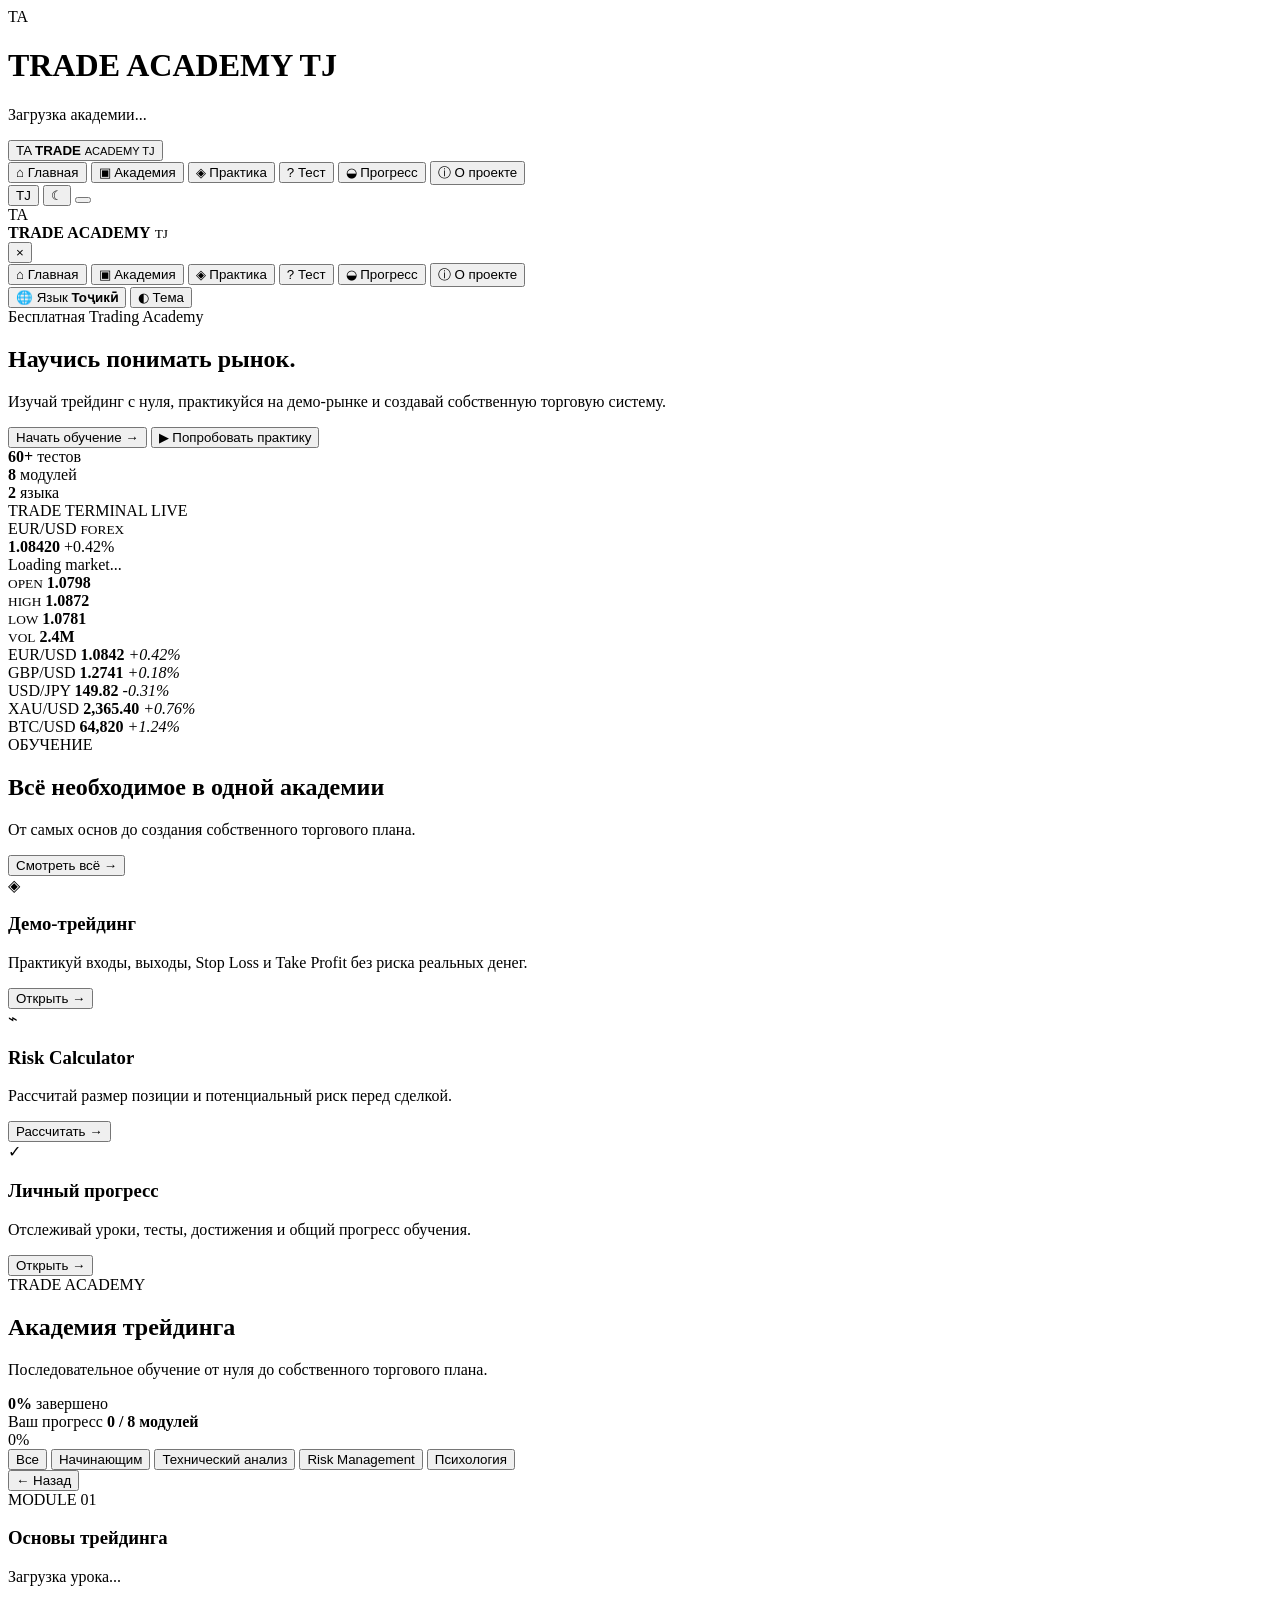
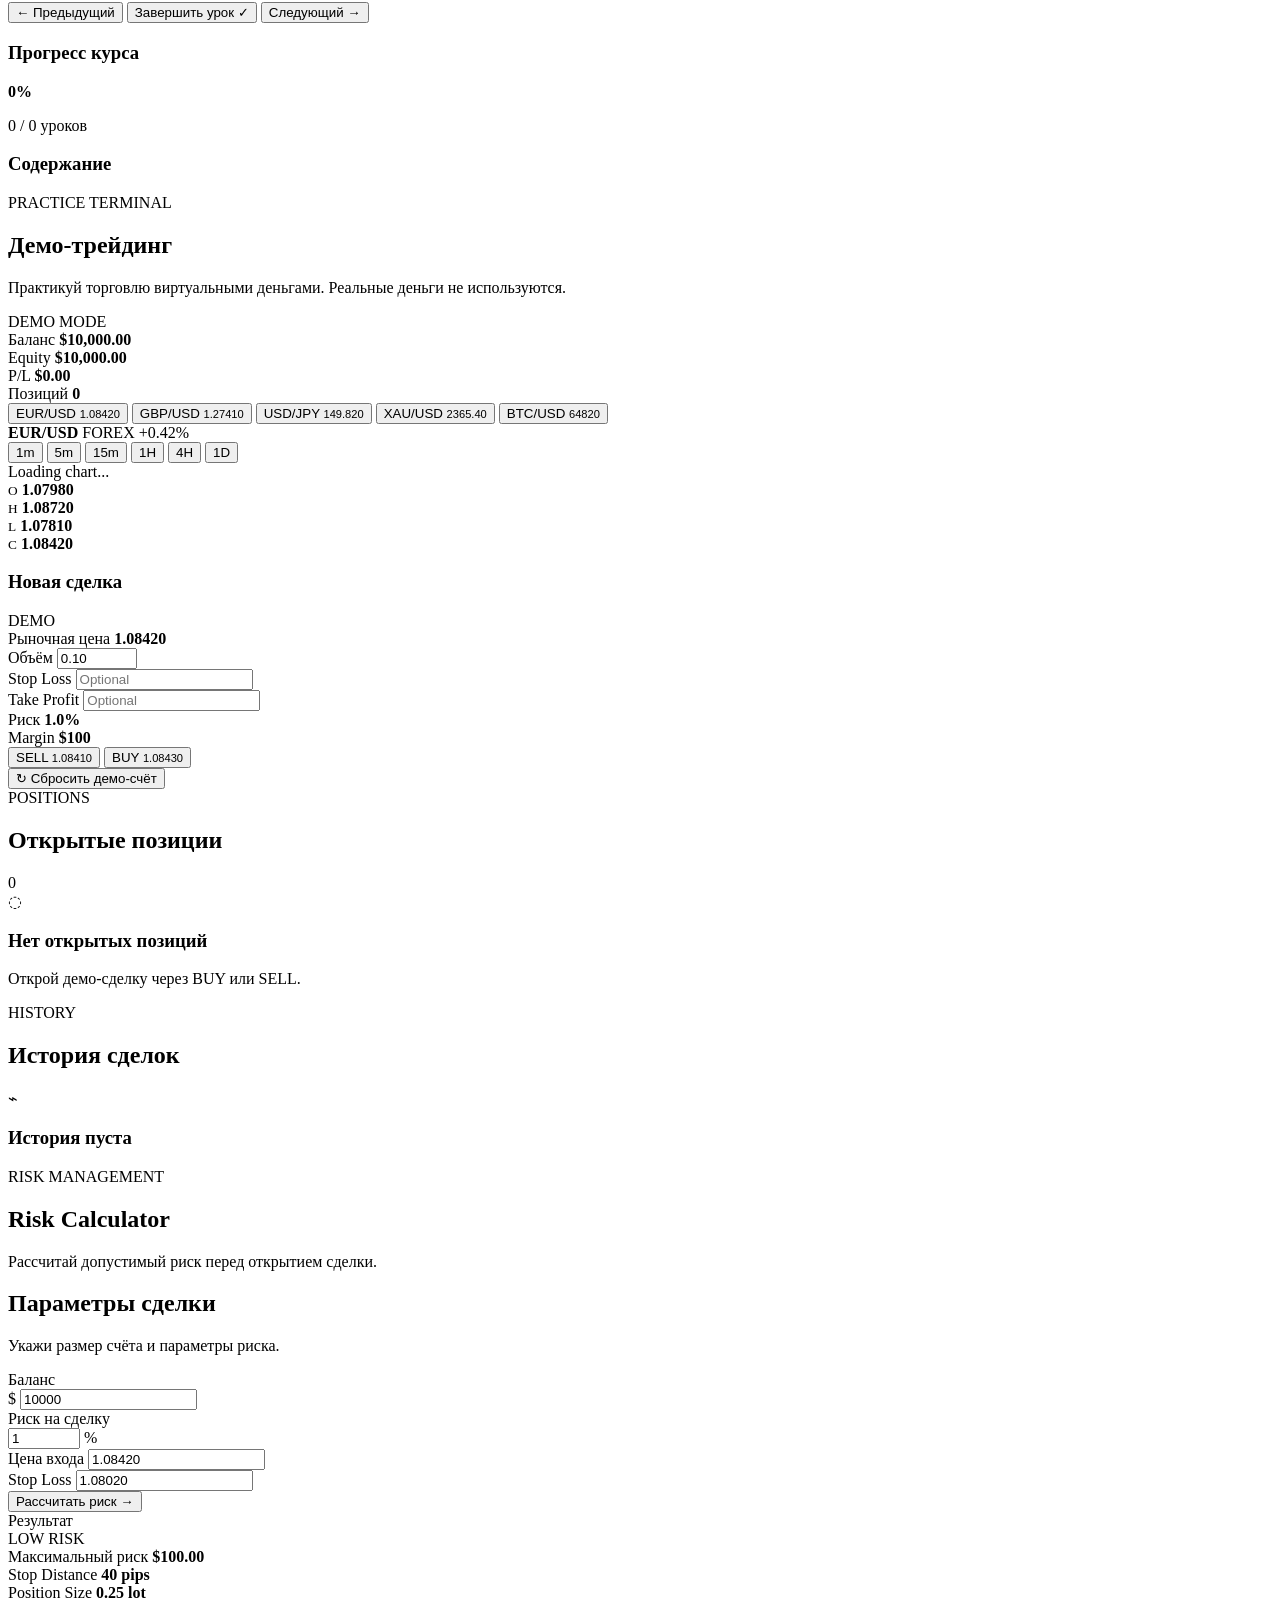
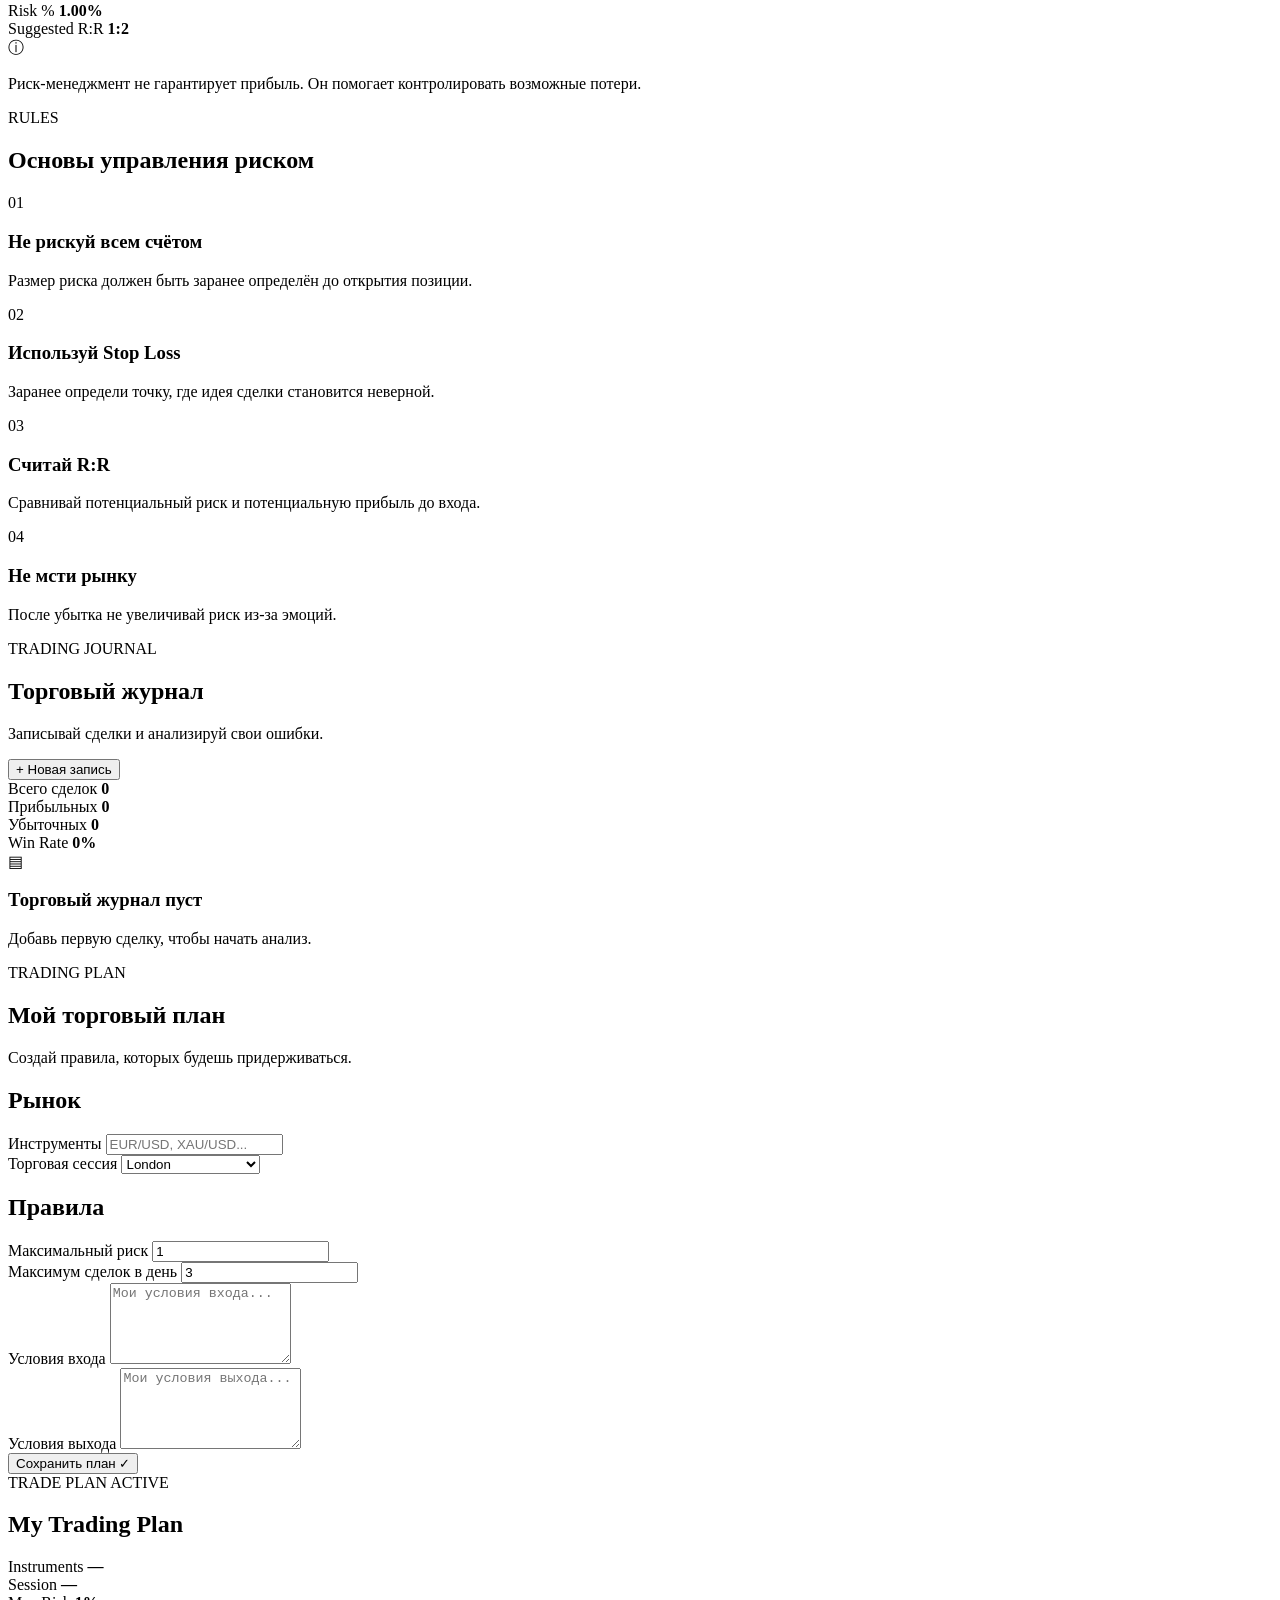
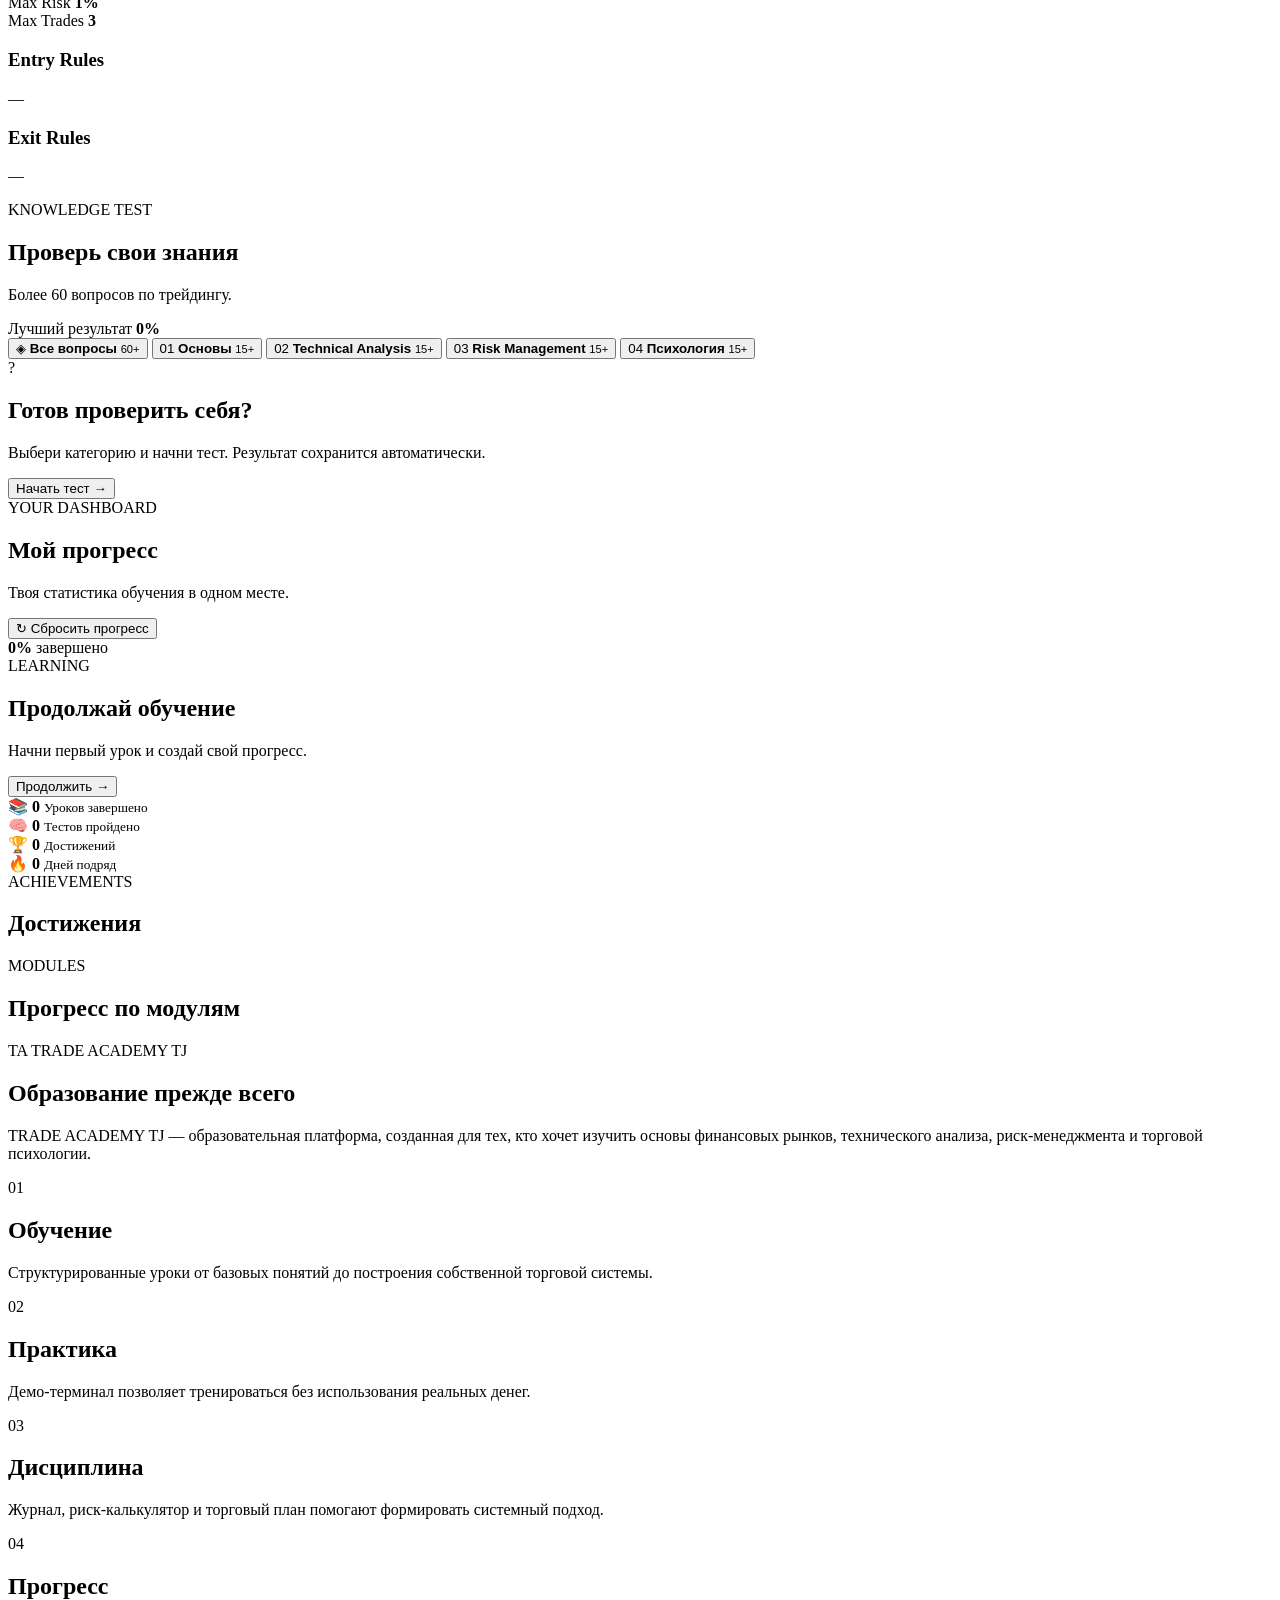
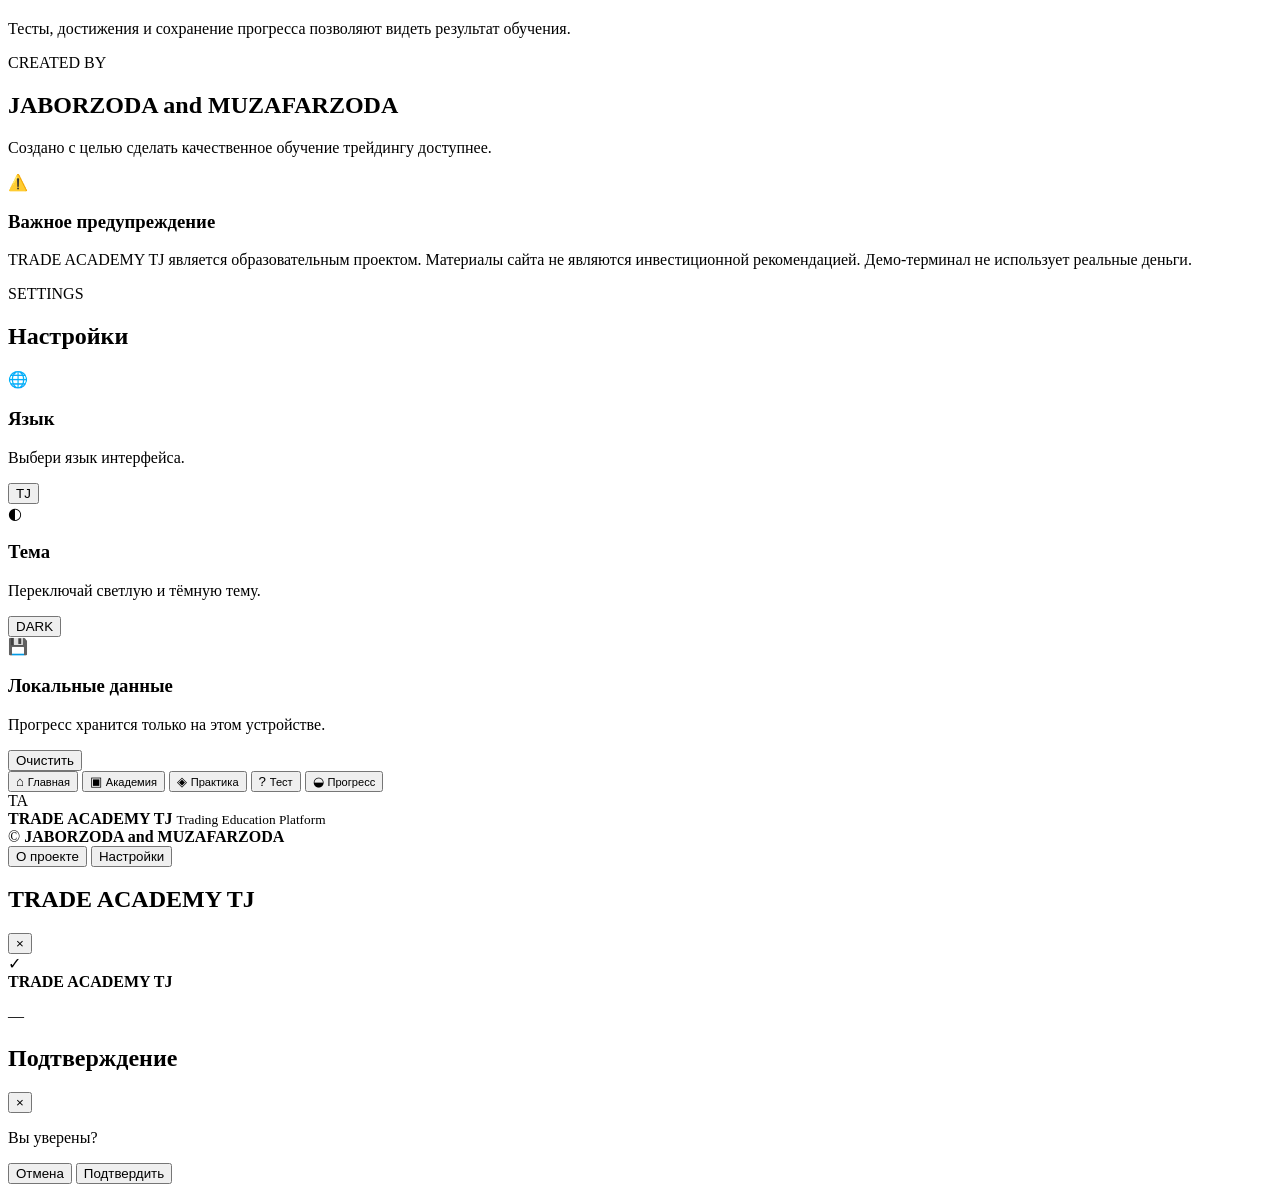
==== index.html @ edb2fa4d "Create index.html" ====
<!DOCTYPE html>
<html lang="tg" data-theme="dark">
<head>
    <meta charset="UTF-8">
    <meta name="viewport" content="width=device-width, initial-scale=1.0, viewport-fit=cover">

    <meta name="theme-color" content="#07111f">
    <meta name="description"
          content="TRADE ACADEMY TJ — современная академия трейдинга на таджикском и русском языках.">
    <meta name="author" content="JABORZODA and MUZAFARZODA">

    <title>TRADE ACADEMY TJ — Trading Education</title>

    <!-- Fonts -->
    <link rel="preconnect" href="https://fonts.googleapis.com">
    <link rel="preconnect" href="https://fonts.gstatic.com" crossorigin>

    <link
        href="https://fonts.googleapis.com/css2?family=Inter:wght@400;500;600;700;800;900&display=swap"
        rel="stylesheet"
    >

    <!-- Main CSS -->
    <link rel="stylesheet" href="style.css">
</head>

<body>

<!-- =========================================================
     APP LOADER
========================================================= -->

<div id="appLoader" class="app-loader">
    <div class="loader-logo">TA</div>

    <div class="loader-content">
        <h1>TRADE ACADEMY TJ</h1>
        <p data-i18n="loader.loading">Загрузка академии...</p>
    </div>

    <div class="loader-progress">
        <span id="loaderProgress"></span>
    </div>
</div>


<!-- =========================================================
     APP
========================================================= -->

<div id="app" class="app">

    <!-- =====================================================
         HEADER
    ====================================================== -->

    <header class="site-header">

        <div class="header-inner">

            <!-- Logo -->

            <button
                class="brand"
                id="brandButton"
                data-route="home"
                aria-label="TRADE ACADEMY TJ"
            >
                <span class="brand-mark">
                    <span>TA</span>
                </span>

                <span class="brand-text">
                    <strong>TRADE</strong>
                    <small>ACADEMY TJ</small>
                </span>
            </button>


            <!-- Desktop Navigation -->

            <nav class="desktop-nav" id="desktopNav">

                <button data-route="home" class="nav-link active">
                    <span class="nav-icon">⌂</span>
                    <span data-i18n="nav.home">Главная</span>
                </button>

                <button data-route="academy" class="nav-link">
                    <span class="nav-icon">▣</span>
                    <span data-i18n="nav.academy">Академия</span>
                </button>

                <button data-route="terminal" class="nav-link">
                    <span class="nav-icon">◈</span>
                    <span data-i18n="nav.terminal">Практика</span>
                </button>

                <button data-route="quiz" class="nav-link">
                    <span class="nav-icon">?</span>
                    <span data-i18n="nav.quiz">Тест</span>
                </button>

                <button data-route="progress" class="nav-link">
                    <span class="nav-icon">◒</span>
                    <span data-i18n="nav.progress">Прогресс</span>
                </button>

                <button data-route="about" class="nav-link">
                    <span class="nav-icon">ⓘ</span>
                    <span data-i18n="nav.about">О проекте</span>
                </button>

            </nav>


            <!-- Header Actions -->

            <div class="header-actions">

                <!-- Language -->

                <button
                    class="header-action language-button"
                    id="languageToggle"
                    aria-label="Change language"
                >
                    <span id="currentLanguage">TJ</span>
                </button>


                <!-- Theme -->

                <button
                    class="header-action theme-button"
                    id="themeToggle"
                    aria-label="Change theme"
                >
                    <span id="themeIcon">☾</span>
                </button>


                <!-- Mobile menu -->

                <button
                    class="header-action menu-button"
                    id="mobileMenuButton"
                    aria-label="Open menu"
                    aria-expanded="false"
                >
                    <span></span>
                    <span></span>
                    <span></span>
                </button>

            </div>

        </div>

    </header>


    <!-- =====================================================
         MOBILE MENU
    ====================================================== -->

    <aside class="mobile-menu" id="mobileMenu">

        <div class="mobile-menu-header">

            <div class="mobile-brand">
                <span class="brand-mark">TA</span>

                <div>
                    <strong>TRADE ACADEMY</strong>
                    <small>TJ</small>
                </div>
            </div>

            <button id="mobileMenuClose" class="close-button">
                ×
            </button>

        </div>


        <nav class="mobile-nav">

            <button data-route="home">
                <span>⌂</span>
                <span data-i18n="nav.home">Главная</span>
            </button>

            <button data-route="academy">
                <span>▣</span>
                <span data-i18n="nav.academy">Академия</span>
            </button>

            <button data-route="terminal">
                <span>◈</span>
                <span data-i18n="nav.terminal">Практика</span>
            </button>

            <button data-route="quiz">
                <span>?</span>
                <span data-i18n="nav.quiz">Тест</span>
            </button>

            <button data-route="progress">
                <span>◒</span>
                <span data-i18n="nav.progress">Прогресс</span>
            </button>

            <button data-route="about">
                <span>ⓘ</span>
                <span data-i18n="nav.about">О проекте</span>
            </button>

        </nav>


        <div class="mobile-menu-footer">

            <button id="mobileLanguageToggle">
                🌐
                <span data-i18n="settings.language">Язык</span>
                <strong id="mobileLanguage">Тоҷикӣ</strong>
            </button>

            <button id="mobileThemeToggle">
                ◐
                <span data-i18n="settings.theme">Тема</span>
            </button>

        </div>

    </aside>


    <!-- =====================================================
         MAIN
    ====================================================== -->

    <main id="mainContent">


        <!-- =================================================
             HOME
        ================================================== -->

        <section
            id="home"
            class="page-section active"
            data-page="home"
        >

            <!-- Hero -->

            <div class="hero-section">

                <div class="hero-background">
                    <div class="hero-grid"></div>
                    <div class="hero-glow hero-glow-one"></div>
                    <div class="hero-glow hero-glow-two"></div>
                </div>


                <div class="container hero-container">

                    <div class="hero-content">

                        <div class="hero-badge">
                            <span class="status-dot"></span>

                            <span data-i18n="hero.badge">
                                Бесплатная Trading Academy
                            </span>
                        </div>


                        <h1 class="hero-title">

                            <span data-i18n="hero.title1">
                                Научись понимать
                            </span>

                            <span class="gradient-text"
                                  data-i18n="hero.title2">
                                рынок.
                            </span>

                        </h1>


                        <p class="hero-description"
                           data-i18n="hero.description">

                            Изучай трейдинг с нуля, практикуйся на
                            демо-рынке и создавай собственную торговую систему.

                        </p>


                        <div class="hero-actions">

                            <button
                                class="primary-button"
                                data-route="academy"
                            >
                                <span data-i18n="hero.start">
                                    Начать обучение
                                </span>

                                <span>→</span>
                            </button>


                            <button
                                class="secondary-button"
                                data-route="terminal"
                            >
                                <span>▶</span>

                                <span data-i18n="hero.practice">
                                    Попробовать практику
                                </span>
                            </button>

                        </div>


                        <div class="hero-trust">

                            <div class="trust-item">
                                <strong>60+</strong>
                                <span data-i18n="hero.tests">
                                    тестов
                                </span>
                            </div>

                            <div class="trust-divider"></div>

                            <div class="trust-item">
                                <strong>8</strong>
                                <span data-i18n="hero.modules">
                                    модулей
                                </span>
                            </div>

                            <div class="trust-divider"></div>

                            <div class="trust-item">
                                <strong>2</strong>
                                <span data-i18n="hero.languages">
                                    языка
                                </span>
                            </div>

                        </div>

                    </div>


                    <!-- Hero Market Card -->

                    <div class="hero-terminal">

                        <div class="terminal-window">

                            <div class="terminal-topbar">

                                <div class="terminal-dots">
                                    <span></span>
                                    <span></span>
                                    <span></span>
                                </div>

                                <span class="terminal-title">
                                    TRADE TERMINAL
                                </span>

                                <span class="terminal-live">
                                    <i></i>
                                    LIVE
                                </span>

                            </div>


                            <div class="mini-market-header">

                                <div>
                                    <span class="mini-symbol">
                                        EUR/USD
                                    </span>

                                    <small>
                                        FOREX
                                    </small>
                                </div>

                                <div class="mini-price">
                                    <strong id="heroPrice">
                                        1.08420
                                    </strong>

                                    <span id="heroChange">
                                        +0.42%
                                    </span>
                                </div>

                            </div>


                            <div
                                class="mini-chart"
                                id="heroChart"
                                aria-label="EUR/USD chart"
                            >

                                <!-- Chart generated by JavaScript -->

                                <div class="chart-placeholder">
                                    <span>Loading market...</span>
                                </div>

                            </div>


                            <div class="mini-market-stats">

                                <div>
                                    <small>OPEN</small>
                                    <strong>1.0798</strong>
                                </div>

                                <div>
                                    <small>HIGH</small>
                                    <strong>1.0872</strong>
                                </div>

                                <div>
                                    <small>LOW</small>
                                    <strong>1.0781</strong>
                                </div>

                                <div>
                                    <small>VOL</small>
                                    <strong>2.4M</strong>
                                </div>

                            </div>

                        </div>

                    </div>

                </div>

            </div>


            <!-- Market Ticker -->

            <div class="market-ticker">

                <div class="ticker-track">

                    <div class="ticker-item">
                        <span>EUR/USD</span>
                        <strong>1.0842</strong>
                        <em class="positive">+0.42%</em>
                    </div>

                    <div class="ticker-item">
                        <span>GBP/USD</span>
                        <strong>1.2741</strong>
                        <em class="positive">+0.18%</em>
                    </div>

                    <div class="ticker-item">
                        <span>USD/JPY</span>
                        <strong>149.82</strong>
                        <em class="negative">-0.31%</em>
                    </div>

                    <div class="ticker-item">
                        <span>XAU/USD</span>
                        <strong>2,365.40</strong>
                        <em class="positive">+0.76%</em>
                    </div>

                    <div class="ticker-item">
                        <span>BTC/USD</span>
                        <strong>64,820</strong>
                        <em class="positive">+1.24%</em>
                    </div>

                </div>

            </div>


            <!-- Academy Introduction -->

            <div class="container section-container">

                <div class="section-heading">

                    <div>
                        <span class="section-kicker"
                              data-i18n="home.kicker">
                            ОБУЧЕНИЕ
                        </span>

                        <h2 data-i18n="home.title">
                            Всё необходимое в одной академии
                        </h2>

                        <p data-i18n="home.description">
                            От самых основ до создания собственного
                            торгового плана.
                        </p>
                    </div>

                    <button
                        class="text-button"
                        data-route="academy"
                    >
                        <span data-i18n="common.viewAll">
                            Смотреть всё
                        </span>

                        →
                    </button>

                </div>


                <!-- Featured Courses -->

                <div
                    class="course-grid"
                    id="featuredCourses"
                >

                    <!-- Generated by JavaScript -->

                </div>

            </div>


            <!-- Feature Cards -->

            <div class="container section-container">

                <div class="feature-grid">

                    <article class="feature-card">

                        <div class="feature-icon">◈</div>

                        <h3 data-i18n="features.practice.title">
                            Демо-трейдинг
                        </h3>

                        <p data-i18n="features.practice.text">
                            Практикуй входы, выходы, Stop Loss и
                            Take Profit без риска реальных денег.
                        </p>

                        <button
                            class="feature-link"
                            data-route="terminal"
                        >
                            <span data-i18n="common.open">
                                Открыть
                            </span>
                            →
                        </button>

                    </article>


                    <article class="feature-card">

                        <div class="feature-icon">⌁</div>

                        <h3 data-i18n="features.risk.title">
                            Risk Calculator
                        </h3>

                        <p data-i18n="features.risk.text">
                            Рассчитай размер позиции и потенциальный
                            риск перед сделкой.
                        </p>

                        <button
                            class="feature-link"
                            data-route="risk"
                        >
                            <span data-i18n="common.calculate">
                                Рассчитать
                            </span>
                            →
                        </button>

                    </article>


                    <article class="feature-card">

                        <div class="feature-icon">✓</div>

                        <h3 data-i18n="features.progress.title">
                            Личный прогресс
                        </h3>

                        <p data-i18n="features.progress.text">
                            Отслеживай уроки, тесты, достижения и
                            общий прогресс обучения.
                        </p>

                        <button
                            class="feature-link"
                            data-route="progress"
                        >
                            <span data-i18n="common.open">
                                Открыть
                            </span>
                            →
                        </button>

                    </article>

                </div>

            </div>

        </section>


        <!-- =================================================
             ACADEMY
        ================================================== -->

        <section
            id="academy"
            class="page-section"
            data-page="academy"
        >

            <div class="container page-container">

                <div class="page-header">

                    <div>

                        <span class="section-kicker"
                              data-i18n="academy.kicker">
                            TRADE ACADEMY
                        </span>

                        <h1 data-i18n="academy.title">
                            Академия трейдинга
                        </h1>

                        <p data-i18n="academy.description">
                            Последовательное обучение от нуля
                            до собственного торгового плана.
                        </p>

                    </div>

                    <div class="page-header-stat">
                        <strong id="academyProgressPercent">
                            0%
                        </strong>

                        <span data-i18n="academy.completed">
                            завершено
                        </span>
                    </div>

                </div>


                <!-- Progress -->

                <div class="academy-progress-card">

                    <div class="progress-card-top">

                        <div>
                            <span data-i18n="academy.yourProgress">
                                Ваш прогресс
                            </span>

                            <strong id="academyProgressText">
                                0 / 8 модулей
                            </strong>
                        </div>

                        <span id="academyProgressValue">
                            0%
                        </span>

                    </div>

                    <div class="progress-bar">
                        <span id="academyProgressBar"></span>
                    </div>

                </div>


                <!-- Course Filters -->

                <div class="course-filters">

                    <button
                        class="filter-button active"
                        data-course-filter="all"
                        data-i18n="filters.all"
                    >
                        Все
                    </button>

                    <button
                        class="filter-button"
                        data-course-filter="beginner"
                        data-i18n="filters.beginner"
                    >
                        Начинающим
                    </button>

                    <button
                        class="filter-button"
                        data-course-filter="technical"
                        data-i18n="filters.technical"
                    >
                        Технический анализ
                    </button>

                    <button
                        class="filter-button"
                        data-course-filter="risk"
                        data-i18n="filters.risk"
                    >
                        Risk Management
                    </button>

                    <button
                        class="filter-button"
                        data-course-filter="psychology"
                        data-i18n="filters.psychology"
                    >
                        Психология
                    </button>

                </div>


                <!-- Course Grid -->

                <div
                    class="course-grid academy-course-grid"
                    id="academyCourses"
                >

                    <!-- Generated by JS -->

                </div>

            </div>

        </section>


        <!-- =================================================
             LESSON VIEW
        ================================================== -->

        <section
            id="lessonView"
            class="page-section"
            data-page="lesson"
        >

            <div class="container lesson-container">

                <button
                    class="back-button"
                    data-route="academy"
                >
                    ←
                    <span data-i18n="common.back">
                        Назад
                    </span>
                </button>


                <div class="lesson-layout">

                    <!-- Lesson Main -->

                    <article class="lesson-main">

                        <div class="lesson-header">

                            <span
                                id="lessonModule"
                                class="lesson-module"
                            >
                                MODULE 01
                            </span>

                            <h1 id="lessonTitle">
                                Основы трейдинга
                            </h1>

                            <p id="lessonDescription">
                                Загрузка урока...
                            </p>

                        </div>


                        <div
                            id="lessonContent"
                            class="lesson-content"
                        >

                            <!-- Generated by JS -->

                        </div>


                        <!-- Lesson Quiz -->

                        <div
                            id="lessonQuiz"
                            class="lesson-quiz"
                        >

                            <!-- Generated by JS -->

                        </div>


                        <!-- Lesson Actions -->

                        <div class="lesson-actions">

                            <button
                                class="secondary-button"
                                id="previousLesson"
                            >
                                ←
                                <span data-i18n="lesson.previous">
                                    Предыдущий
                                </span>
                            </button>

                            <button
                                class="primary-button"
                                id="completeLesson"
                            >
                                <span data-i18n="lesson.complete">
                                    Завершить урок
                                </span>
                                ✓
                            </button>

                            <button
                                class="secondary-button"
                                id="nextLesson"
                            >
                                <span data-i18n="lesson.next">
                                    Следующий
                                </span>
                                →
                            </button>

                        </div>

                    </article>


                    <!-- Lesson Sidebar -->

                    <aside class="lesson-sidebar">

                        <div class="sidebar-card">

                            <h3 data-i18n="lesson.courseProgress">
                                Прогресс курса
                            </h3>

                            <div class="circular-progress"
                                 id="lessonCircularProgress">

                                <strong>0%</strong>

                            </div>

                            <p id="lessonProgressLabel">
                                0 / 0 уроков
                            </p>

                        </div>


                        <div class="sidebar-card">

                            <h3 data-i18n="lesson.contents">
                                Содержание
                            </h3>

                            <div
                                id="lessonSidebarList"
                                class="lesson-sidebar-list"
                            >
                                <!-- JS -->
                            </div>

                        </div>

                    </aside>

                </div>

            </div>

        </section>


        <!-- =================================================
             TERMINAL / PRACTICE
        ================================================== -->

        <section
            id="terminal"
            class="page-section"
            data-page="terminal"
        >

            <div class="container page-container">

                <div class="page-header terminal-page-header">

                    <div>

                        <span class="section-kicker">
                            PRACTICE TERMINAL
                        </span>

                        <h1 data-i18n="terminal.title">
                            Демо-трейдинг
                        </h1>

                        <p data-i18n="terminal.description">
                            Практикуй торговлю виртуальными деньгами.
                            Реальные деньги не используются.
                        </p>

                    </div>


                    <div class="demo-badge">
                        <span></span>
                        DEMO MODE
                    </div>

                </div>


                <!-- Trading Account -->

                <div class="account-stats">

                    <div class="account-stat">

                        <span data-i18n="terminal.balance">
                            Баланс
                        </span>

                        <strong id="demoBalance">
                            $10,000.00
                        </strong>

                    </div>

                    <div class="account-stat">

                        <span data-i18n="terminal.equity">
                            Equity
                        </span>

                        <strong id="demoEquity">
                            $10,000.00
                        </strong>

                    </div>

                    <div class="account-stat">

                        <span data-i18n="terminal.pnl">
                            P/L
                        </span>

                        <strong id="demoPnL">
                            $0.00
                        </strong>

                    </div>

                    <div class="account-stat">

                        <span data-i18n="terminal.positions">
                            Позиций
                        </span>

                        <strong id="positionCount">
                            0
                        </strong>

                    </div>

                </div>


                <!-- Terminal -->

                <div class="trading-terminal">

                    <!-- Instruments -->

                    <div class="terminal-instruments">

                        <div class="instrument-list"
                             id="instrumentList">

                            <button
                                class="instrument active"
                                data-symbol="EURUSD"
                            >
                                <span>EUR/USD</span>
                                <small>1.08420</small>
                            </button>

                            <button
                                class="instrument"
                                data-symbol="GBPUSD"
                            >
                                <span>GBP/USD</span>
                                <small>1.27410</small>
                            </button>

                            <button
                                class="instrument"
                                data-symbol="USDJPY"
                            >
                                <span>USD/JPY</span>
                                <small>149.820</small>
                            </button>

                            <button
                                class="instrument"
                                data-symbol="XAUUSD"
                            >
                                <span>XAU/USD</span>
                                <small>2365.40</small>
                            </button>

                            <button
                                class="instrument"
                                data-symbol="BTCUSD"
                            >
                                <span>BTC/USD</span>
                                <small>64820</small>
                            </button>

                        </div>

                    </div>


                    <!-- Chart Area -->

                    <div class="trading-chart-area">

                        <div class="chart-toolbar">

                            <div class="selected-market">

                                <strong id="selectedSymbol">
                                    EUR/USD
                                </strong>

                                <span id="selectedMarketType">
                                    FOREX
                                </span>

                                <span
                                    id="selectedMarketChange"
                                    class="positive"
                                >
                                    +0.42%
                                </span>

                            </div>


                            <div class="timeframes">

                                <button
                                    class="timeframe active"
                                    data-timeframe="1m"
                                >
                                    1m
                                </button>

                                <button
                                    class="timeframe"
                                    data-timeframe="5m"
                                >
                                    5m
                                </button>

                                <button
                                    class="timeframe"
                                    data-timeframe="15m"
                                >
                                    15m
                                </button>

                                <button
                                    class="timeframe"
                                    data-timeframe="1h"
                                >
                                    1H
                                </button>

                                <button
                                    class="timeframe"
                                    data-timeframe="4h"
                                >
                                    4H
                                </button>

                                <button
                                    class="timeframe"
                                    data-timeframe="1d"
                                >
                                    1D
                                </button>

                            </div>

                        </div>


                        <div
                            id="tradingChart"
                            class="trading-chart"
                        >

                            <!-- Realistic JS chart -->

                            <div class="chart-placeholder">
                                <span>
                                    Loading chart...
                                </span>
                            </div>

                        </div>


                        <div class="chart-footer">

                            <div>
                                <small>O</small>
                                <strong id="chartOpen">1.07980</strong>
                            </div>

                            <div>
                                <small>H</small>
                                <strong id="chartHigh">1.08720</strong>
                            </div>

                            <div>
                                <small>L</small>
                                <strong id="chartLow">1.07810</strong>
                            </div>

                            <div>
                                <small>C</small>
                                <strong id="chartClose">1.08420</strong>
                            </div>

                        </div>

                    </div>


                    <!-- Order Panel -->

                    <aside class="order-panel">

                        <div class="order-panel-header">

                            <h3 data-i18n="terminal.order">
                                Новая сделка
                            </h3>

                            <span class="demo-label">
                                DEMO
                            </span>

                        </div>


                        <div class="order-price">

                            <span data-i18n="terminal.marketPrice">
                                Рыночная цена
                            </span>

                            <strong id="orderPrice">
                                1.08420
                            </strong>

                        </div>


                        <div class="form-group">

                            <label for="orderVolume"
                                   data-i18n="terminal.volume">
                                Объём
                            </label>

                            <input
                                id="orderVolume"
                                type="number"
                                min="0.01"
                                max="100"
                                step="0.01"
                                value="0.10"
                            >

                        </div>


                        <div class="form-row">

                            <div class="form-group">

                                <label for="orderStopLoss">
                                    Stop Loss
                                </label>

                                <input
                                    id="orderStopLoss"
                                    type="number"
                                    step="0.00001"
                                    placeholder="Optional"
                                >

                            </div>


                            <div class="form-group">

                                <label for="orderTakeProfit">
                                    Take Profit
                                </label>

                                <input
                                    id="orderTakeProfit"
                                    type="number"
                                    step="0.00001"
                                    placeholder="Optional"
                                >

                            </div>

                        </div>


                        <div class="order-risk-info">

                            <div>
                                <span data-i18n="terminal.risk">
                                    Риск
                                </span>

                                <strong id="orderRisk">
                                    1.0%
                                </strong>
                            </div>

                            <div>
                                <span data-i18n="terminal.margin">
                                    Margin
                                </span>

                                <strong id="orderMargin">
                                    $100
                                </strong>
                            </div>

                        </div>


                        <div class="order-buttons">

                            <button
                                class="sell-button"
                                id="sellButton"
                            >
                                <span>SELL</span>
                                <small id="sellPrice">
                                    1.08410
                                </small>
                            </button>

                            <button
                                class="buy-button"
                                id="buyButton"
                            >
                                <span>BUY</span>
                                <small id="buyPrice">
                                    1.08430
                                </small>
                            </button>

                        </div>


                        <button
                            class="reset-demo-button"
                            id="resetDemoAccount"
                        >
                            ↻
                            <span data-i18n="terminal.reset">
                                Сбросить демо-счёт
                            </span>
                        </button>

                    </aside>

                </div>


                <!-- Positions -->

                <div class="terminal-section-card">

                    <div class="card-heading">

                        <div>
                            <span class="section-kicker">
                                POSITIONS
                            </span>

                            <h2 data-i18n="terminal.openPositions">
                                Открытые позиции
                            </h2>
                        </div>

                        <span id="openPositionsCount">
                            0
                        </span>

                    </div>


                    <div
                        id="positionsTable"
                        class="data-table-wrapper"
                    >

                        <div class="empty-state">

                            <div>◌</div>

                            <h3 data-i18n="terminal.noPositions">
                                Нет открытых позиций
                            </h3>

                            <p data-i18n="terminal.noPositionsText">
                                Открой демо-сделку через BUY или SELL.
                            </p>

                        </div>

                    </div>

                </div>


                <!-- Trade History -->

                <div class="terminal-section-card">

                    <div class="card-heading">

                        <div>
                            <span class="section-kicker">
                                HISTORY
                            </span>

                            <h2 data-i18n="terminal.history">
                                История сделок
                            </h2>
                        </div>

                    </div>

                    <div
                        id="tradeHistory"
                        class="data-table-wrapper"
                    >

                        <div class="empty-state">

                            <div>⌁</div>

                            <h3 data-i18n="terminal.noHistory">
                                История пуста
                            </h3>

                        </div>

                    </div>

                </div>

            </div>

        </section>


        <!-- =================================================
             RISK CALCULATOR
        ================================================== -->

        <section
            id="risk"
            class="page-section"
            data-page="risk"
        >

            <div class="container page-container">

                <div class="page-header">

                    <div>

                        <span class="section-kicker">
                            RISK MANAGEMENT
                        </span>

                        <h1 data-i18n="risk.title">
                            Risk Calculator
                        </h1>

                        <p data-i18n="risk.description">
                            Рассчитай допустимый риск перед открытием сделки.
                        </p>

                    </div>

                </div>


                <div class="risk-layout">

                    <div class="calculator-card">

                        <div class="calculator-heading">

                            <h2 data-i18n="risk.parameters">
                                Параметры сделки
                            </h2>

                            <p data-i18n="risk.parametersText">
                                Укажи размер счёта и параметры риска.
                            </p>

                        </div>


                        <div class="form-grid">

                            <div class="form-group">

                                <label for="riskBalance"
                                       data-i18n="risk.balance">
                                    Баланс
                                </label>

                                <div class="input-with-prefix">
                                    <span>$</span>

                                    <input
                                        id="riskBalance"
                                        type="number"
                                        value="10000"
                                        min="0"
                                    >
                                </div>

                            </div>


                            <div class="form-group">

                                <label for="riskPercent"
                                       data-i18n="risk.riskPercent">
                                    Риск на сделку
                                </label>

                                <div class="input-with-suffix">
                                    <input
                                        id="riskPercent"
                                        type="number"
                                        value="1"
                                        min="0"
                                        max="100"
                                        step="0.1"
                                    >

                                    <span>%</span>
                                </div>

                            </div>


                            <div class="form-group">

                                <label for="riskEntry"
                                       data-i18n="risk.entry">
                                    Цена входа
                                </label>

                                <input
                                    id="riskEntry"
                                    type="number"
                                    value="1.08420"
                                    step="0.00001"
                                >

                            </div>


                            <div class="form-group">

                                <label for="riskStop"
                                       data-i18n="risk.stop">
                                    Stop Loss
                                </label>

                                <input
                                    id="riskStop"
                                    type="number"
                                    value="1.08020"
                                    step="0.00001"
                                >

                            </div>

                        </div>


                        <button
                            class="primary-button full-width"
                            id="calculateRisk"
                        >
                            <span data-i18n="risk.calculate">
                                Рассчитать риск
                            </span>

                            →
                        </button>

                    </div>


                    <div class="risk-result-card">

                        <div class="risk-result-top">

                            <span data-i18n="risk.result">
                                Результат
                            </span>

                            <div
                                id="riskLevel"
                                class="risk-level safe"
                            >
                                LOW RISK
                            </div>

                        </div>


                        <div class="risk-main-value">

                            <span data-i18n="risk.moneyAtRisk">
                                Максимальный риск
                            </span>

                            <strong id="riskMoney">
                                $100.00
                            </strong>

                        </div>


                        <div class="risk-result-grid">

                            <div>
                                <span data-i18n="risk.distance">
                                    Stop Distance
                                </span>

                                <strong id="riskDistance">
                                    40 pips
                                </strong>
                            </div>

                            <div>
                                <span data-i18n="risk.position">
                                    Position Size
                                </span>

                                <strong id="riskPosition">
                                    0.25 lot
                                </strong>
                            </div>

                            <div>
                                <span data-i18n="risk.ratio">
                                    Risk %
                                </span>

                                <strong id="riskResultPercent">
                                    1.00%
                                </strong>
                            </div>

                            <div>
                                <span data-i18n="risk.reward">
                                    Suggested R:R
                                </span>

                                <strong>
                                    1:2
                                </strong>
                            </div>

                        </div>


                        <div class="risk-warning">

                            <span>ⓘ</span>

                            <p data-i18n="risk.warning">
                                Риск-менеджмент не гарантирует прибыль.
                                Он помогает контролировать возможные потери.
                            </p>

                        </div>

                    </div>

                </div>


                <!-- Risk Rules -->

                <div class="risk-rules">

                    <div class="section-heading">

                        <div>

                            <span class="section-kicker">
                                RULES
                            </span>

                            <h2 data-i18n="risk.rulesTitle">
                                Основы управления риском
                            </h2>

                        </div>

                    </div>


                    <div class="rule-grid">

                        <article class="rule-card">
                            <span>01</span>

                            <h3 data-i18n="risk.rule1.title">
                                Не рискуй всем счётом
                            </h3>

                            <p data-i18n="risk.rule1.text">
                                Размер риска должен быть заранее определён
                                до открытия позиции.
                            </p>
                        </article>


                        <article class="rule-card">
                            <span>02</span>

                            <h3 data-i18n="risk.rule2.title">
                                Используй Stop Loss
                            </h3>

                            <p data-i18n="risk.rule2.text">
                                Заранее определи точку, где идея сделки
                                становится неверной.
                            </p>
                        </article>


                        <article class="rule-card">
                            <span>03</span>

                            <h3 data-i18n="risk.rule3.title">
                                Считай R:R
                            </h3>

                            <p data-i18n="risk.rule3.text">
                                Сравнивай потенциальный риск и потенциальную
                                прибыль до входа.
                            </p>
                        </article>


                        <article class="rule-card">
                            <span>04</span>

                            <h3 data-i18n="risk.rule4.title">
                                Не мсти рынку
                            </h3>

                            <p data-i18n="risk.rule4.text">
                                После убытка не увеличивай риск из-за эмоций.
                            </p>
                        </article>

                    </div>

                </div>

            </div>

        </section>


        <!-- =================================================
             JOURNAL
        ================================================== -->

        <section
            id="journal"
            class="page-section"
            data-page="journal"
        >

            <div class="container page-container">

                <div class="page-header">

                    <div>

                        <span class="section-kicker">
                            TRADING JOURNAL
                        </span>

                        <h1 data-i18n="journal.title">
                            Торговый журнал
                        </h1>

                        <p data-i18n="journal.description">
                            Записывай сделки и анализируй свои ошибки.
                        </p>

                    </div>

                    <button
                        class="primary-button"
                        id="newJournalEntry"
                    >
                        +
                        <span data-i18n="journal.new">
                            Новая запись
                        </span>
                    </button>

                </div>


                <!-- Journal Stats -->

                <div class="journal-stats">

                    <div class="journal-stat">
                        <span data-i18n="journal.total">
                            Всего сделок
                        </span>
                        <strong id="journalTotal">0</strong>
                    </div>

                    <div class="journal-stat">
                        <span data-i18n="journal.wins">
                            Прибыльных
                        </span>
                        <strong id="journalWins">0</strong>
                    </div>

                    <div class="journal-stat">
                        <span data-i18n="journal.losses">
                            Убыточных
                        </span>
                        <strong id="journalLosses">0</strong>
                    </div>

                    <div class="journal-stat">
                        <span data-i18n="journal.winrate">
                            Win Rate
                        </span>
                        <strong id="journalWinRate">0%</strong>
                    </div>

                </div>


                <!-- Journal Form -->

                <div
                    class="journal-form-card"
                    id="journalFormCard"
                    hidden
                >

                    <div class="card-heading">

                        <div>

                            <span class="section-kicker">
                                NEW ENTRY
                            </span>

                            <h2 data-i18n="journal.addTrade">
                                Добавить сделку
                            </h2>

                        </div>

                        <button
                            id="closeJournalForm"
                            class="close-button"
                        >
                            ×
                        </button>

                    </div>


                    <form id="journalForm">

                        <div class="form-grid">

                            <div class="form-group">

                                <label for="journalSymbol">
                                    Symbol
                                </label>

                                <select id="journalSymbol">
                                    <option>EUR/USD</option>
                                    <option>GBP/USD</option>
                                    <option>USD/JPY</option>
                                    <option>XAU/USD</option>
                                    <option>BTC/USD</option>
                                </select>

                            </div>


                            <div class="form-group">

                                <label for="journalDirection"
                                       data-i18n="journal.direction">
                                    Направление
                                </label>

                                <select id="journalDirection">
                                    <option value="BUY">BUY</option>
                                    <option value="SELL">SELL</option>
                                </select>

                            </div>


                            <div class="form-group">

                                <label for="journalEntry">
                                    Entry
                                </label>

                                <input
                                    id="journalEntry"
                                    type="number"
                                    step="any"
                                    required
                                >

                            </div>


                            <div class="form-group">

                                <label for="journalExit">
                                    Exit
                                </label>

                                <input
                                    id="journalExit"
                                    type="number"
                                    step="any"
                                    required
                                >

                            </div>


                            <div class="form-group">

                                <label for="journalResult"
                                       data-i18n="journal.result">
                                    Результат $
                                </label>

                                <input
                                    id="journalResult"
                                    type="number"
                                    step="any"
                                    required
                                >

                            </div>


                            <div class="form-group">

                                <label for="journalEmotion"
                                       data-i18n="journal.emotion">
                                    Эмоция
                                </label>

                                <select id="journalEmotion">

                                    <option value="calm"
                                            data-i18n="emotions.calm">
                                        Спокойствие
                                    </option>

                                    <option value="fear"
                                            data-i18n="emotions.fear">
                                        Страх
                                    </option>

                                    <option value="greed"
                                            data-i18n="emotions.greed">
                                        Жадность
                                    </option>

                                    <option value="revenge"
                                            data-i18n="emotions.revenge">
                                        Реванш
                                    </option>

                                    <option value="fomo">
                                        FOMO
                                    </option>

                                </select>

                            </div>

                        </div>


                        <div class="form-group">

                            <label for="journalNotes"
                                   data-i18n="journal.notes">
                                Заметки
                            </label>

                            <textarea
                                id="journalNotes"
                                rows="5"
                                placeholder="Что произошло?"
                            ></textarea>

                        </div>


                        <button
                            class="primary-button"
                            type="submit"
                        >
                            <span data-i18n="journal.save">
                                Сохранить сделку
                            </span>

                            ✓
                        </button>

                    </form>

                </div>


                <!-- Journal Entries -->

                <div
                    id="journalEntries"
                    class="journal-entries"
                >

                    <div class="empty-state">

                        <div>▤</div>

                        <h3 data-i18n="journal.empty">
                            Торговый журнал пуст
                        </h3>

                        <p data-i18n="journal.emptyText">
                            Добавь первую сделку, чтобы начать анализ.
                        </p>

                    </div>

                </div>

            </div>

        </section>


        <!-- =================================================
             TRADING PLAN
        ================================================== -->

        <section
            id="plan"
            class="page-section"
            data-page="plan"
        >

            <div class="container page-container">

                <div class="page-header">

                    <div>

                        <span class="section-kicker">
                            TRADING PLAN
                        </span>

                        <h1 data-i18n="plan.title">
                            Мой торговый план
                        </h1>

                        <p data-i18n="plan.description">
                            Создай правила, которых будешь придерживаться.
                        </p>

                    </div>

                </div>


                <div class="plan-layout">

                    <form
                        id="tradingPlanForm"
                        class="plan-form"
                    >

                        <div class="plan-section">

                            <h2 data-i18n="plan.market">
                                Рынок
                            </h2>

                            <div class="form-grid">

                                <div class="form-group">

                                    <label data-i18n="plan.instruments">
                                        Инструменты
                                    </label>

                                    <input
                                        id="planInstruments"
                                        type="text"
                                        placeholder="EUR/USD, XAU/USD..."
                                    >

                                </div>


                                <div class="form-group">

                                    <label data-i18n="plan.session">
                                        Торговая сессия
                                    </label>

                                    <select id="planSession">

                                        <option>
                                            London
                                        </option>

                                        <option>
                                            New York
                                        </option>

                                        <option>
                                            Asia
                                        </option>

                                        <option>
                                            London + New York
                                        </option>

                                    </select>

                                </div>

                            </div>

                        </div>


                        <div class="plan-section">

                            <h2 data-i18n="plan.rules">
                                Правила
                            </h2>

                            <div class="form-grid">

                                <div class="form-group">

                                    <label data-i18n="plan.maxRisk">
                                        Максимальный риск
                                    </label>

                                    <input
                                        id="planMaxRisk"
                                        type="number"
                                        value="1"
                                        min="0"
                                        step="0.1"
                                    >

                                </div>


                                <div class="form-group">

                                    <label data-i18n="plan.maxTrades">
                                        Максимум сделок в день
                                    </label>

                                    <input
                                        id="planMaxTrades"
                                        type="number"
                                        value="3"
                                        min="1"
                                    >

                                </div>

                            </div>


                            <div class="form-group">

                                <label data-i18n="plan.entryRules">
                                    Условия входа
                                </label>

                                <textarea
                                    id="planEntryRules"
                                    rows="5"
                                    placeholder="Мои условия входа..."
                                ></textarea>

                            </div>


                            <div class="form-group">

                                <label data-i18n="plan.exitRules">
                                    Условия выхода
                                </label>

                                <textarea
                                    id="planExitRules"
                                    rows="5"
                                    placeholder="Мои условия выхода..."
                                ></textarea>

                            </div>

                        </div>


                        <button
                            class="primary-button"
                            type="submit"
                        >
                            <span data-i18n="plan.save">
                                Сохранить план
                            </span>

                            ✓
                        </button>

                    </form>


                    <!-- Plan Preview -->

                    <aside class="plan-preview">

                        <div class="plan-preview-header">

                            <span>TRADE PLAN</span>

                            <span class="plan-status">
                                ACTIVE
                            </span>

                        </div>


                        <div class="plan-preview-body">

                            <h2 id="planPreviewTitle">
                                My Trading Plan
                            </h2>

                            <div class="plan-preview-item">

                                <span>
                                    Instruments
                                </span>

                                <strong id="previewInstruments">
                                    —
                                </strong>

                            </div>


                            <div class="plan-preview-item">

                                <span>
                                    Session
                                </span>

                                <strong id="previewSession">
                                    —
                                </strong>

                            </div>


                            <div class="plan-preview-item">

                                <span>
                                    Max Risk
                                </span>

                                <strong id="previewRisk">
                                    1%
                                </strong>

                            </div>


                            <div class="plan-preview-item">

                                <span>
                                    Max Trades
                                </span>

                                <strong id="previewTrades">
                                    3
                                </strong>

                            </div>


                            <div class="plan-preview-rules">

                                <h3>
                                    Entry Rules
                                </h3>

                                <p id="previewEntryRules">
                                    —
                                </p>

                            </div>


                            <div class="plan-preview-rules">

                                <h3>
                                    Exit Rules
                                </h3>

                                <p id="previewExitRules">
                                    —
                                </p>

                            </div>

                        </div>

                    </aside>

                </div>

            </div>

        </section>


        <!-- =================================================
             QUIZ
        ================================================== -->

        <section
            id="quiz"
            class="page-section"
            data-page="quiz"
        >

            <div class="container page-container">

                <div class="page-header">

                    <div>

                        <span class="section-kicker">
                            KNOWLEDGE TEST
                        </span>

                        <h1 data-i18n="quiz.title">
                            Проверь свои знания
                        </h1>

                        <p data-i18n="quiz.description">
                            Более 60 вопросов по трейдингу.
                        </p>

                    </div>


                    <div class="quiz-score-box">

                        <span data-i18n="quiz.best">
                            Лучший результат
                        </span>

                        <strong id="bestQuizScore">
                            0%
                        </strong>

                    </div>

                </div>


                <!-- Quiz Categories -->

                <div
                    id="quizCategories"
                    class="quiz-category-grid"
                >

                    <button
                        class="quiz-category active"
                        data-quiz-category="all"
                    >
                        <span>◈</span>

                        <strong data-i18n="quiz.all">
                            Все вопросы
                        </strong>

                        <small>
                            60+
                        </small>
                    </button>


                    <button
                        class="quiz-category"
                        data-quiz-category="beginner"
                    >
                        <span>01</span>

                        <strong data-i18n="quiz.beginner">
                            Основы
                        </strong>

                        <small>
                            15+
                        </small>
                    </button>


                    <button
                        class="quiz-category"
                        data-quiz-category="technical"
                    >
                        <span>02</span>

                        <strong data-i18n="quiz.technical">
                            Technical Analysis
                        </strong>

                        <small>
                            15+
                        </small>
                    </button>


                    <button
                        class="quiz-category"
                        data-quiz-category="risk"
                    >
                        <span>03</span>

                        <strong data-i18n="quiz.risk">
                            Risk Management
                        </strong>

                        <small>
                            15+
                        </small>
                    </button>


                    <button
                        class="quiz-category"
                        data-quiz-category="psychology"
                    >
                        <span>04</span>

                        <strong data-i18n="quiz.psychology">
                            Психология
                        </strong>

                        <small>
                            15+
                        </small>
                    </button>

                </div>


                <!-- Quiz Start -->

                <div
                    id="quizStart"
                    class="quiz-start-card"
                >

                    <div class="quiz-start-icon">
                        ?
                    </div>

                    <h2 data-i18n="quiz.startTitle">
                        Готов проверить себя?
                    </h2>

                    <p data-i18n="quiz.startText">
                        Выбери категорию и начни тест.
                        Результат сохранится автоматически.
                    </p>

                    <button
                        class="primary-button"
                        id="startQuiz"
                    >
                        <span data-i18n="quiz.start">
                            Начать тест
                        </span>

                        →
                    </button>

                </div>


                <!-- Quiz Engine -->

                <div
                    id="quizEngine"
                    class="quiz-engine"
                    hidden
                >

                    <div class="quiz-progress">

                        <div class="quiz-progress-info">

                            <span id="quizQuestionNumber">
                                Вопрос 1 / 60
                            </span>

                            <strong id="quizPercent">
                                0%
                            </strong>

                        </div>

                        <div class="progress-bar">
                            <span id="quizProgressBar"></span>
                        </div>

                    </div>


                    <div class="quiz-question-card">

                        <div class="question-category"
                             id="questionCategory">
                            BASICS
                        </div>

                        <h2 id="quizQuestion">
                            Загрузка вопроса...
                        </h2>


                        <div
                            id="quizAnswers"
                            class="quiz-answers"
                        >

                            <!-- JS -->

                        </div>


                        <div
                            id="quizExplanation"
                            class="quiz-explanation"
                            hidden
                        >
                            <!-- JS -->
                        </div>


                        <div class="quiz-actions">

                            <button
                                class="secondary-button"
                                id="quitQuiz"
                            >
                                <span data-i18n="quiz.quit">
                                    Завершить
                                </span>
                            </button>

                            <button
                                class="primary-button"
                                id="nextQuestion"
                                disabled
                            >
                                <span data-i18n="quiz.next">
                                    Следующий
                                </span>
                                →
                            </button>

                        </div>

                    </div>

                </div>


                <!-- Quiz Result -->

                <div
                    id="quizResult"
                    class="quiz-result-card"
                    hidden
                >

                    <div class="result-icon">
                        ✓
                    </div>

                    <span data-i18n="quiz.completed">
                        Тест завершён
                    </span>

                    <strong id="quizFinalScore">
                        0%
                    </strong>

                    <p id="quizFinalMessage">
                        —
                    </p>

                    <div class="result-stats">

                        <div>
                            <strong id="quizCorrect">
                                0
                            </strong>

                            <span data-i18n="quiz.correct">
                                Правильных
                            </span>
                        </div>

                        <div>
                            <strong id="quizWrong">
                                0
                            </strong>

                            <span data-i18n="quiz.wrong">
                                Ошибок
                            </span>
                        </div>

                    </div>

                    <div class="result-actions">

                        <button
                            class="secondary-button"
                            id="retryQuiz"
                        >
                            ↻
                            <span data-i18n="quiz.retry">
                                Повторить
                            </span>
                        </button>

                        <button
                            class="primary-button"
                            data-route="academy"
                        >
                            <span data-i18n="quiz.learnMore">
                                Продолжить обучение
                            </span>

                            →
                        </button>

                    </div>

                </div>

            </div>

        </section>


        <!-- =================================================
             PROGRESS
        ================================================== -->

        <section
            id="progress"
            class="page-section"
            data-page="progress"
        >

            <div class="container page-container">

                <div class="page-header">

                    <div>

                        <span class="section-kicker">
                            YOUR DASHBOARD
                        </span>

                        <h1 data-i18n="progress.title">
                            Мой прогресс
                        </h1>

                        <p data-i18n="progress.description">
                            Твоя статистика обучения в одном месте.
                        </p>

                    </div>

                    <button
                        class="secondary-button"
                        id="resetProgress"
                    >
                        ↻
                        <span data-i18n="progress.reset">
                            Сбросить прогресс
                        </span>
                    </button>

                </div>


                <!-- Main Progress -->

                <div class="progress-dashboard">

                    <div class="progress-main-card">

                        <div class="progress-circle-large"
                             id="mainProgressCircle">

                            <strong id="mainProgressPercent">
                                0%
                            </strong>

                            <span data-i18n="progress.complete">
                                завершено
                            </span>

                        </div>


                        <div class="progress-main-info">

                            <span class="section-kicker">
                                LEARNING
                            </span>

                            <h2 data-i18n="progress.keepGoing">
                                Продолжай обучение
                            </h2>

                            <p id="progressMotivation">
                                Начни первый урок и создай свой прогресс.
                            </p>

                            <button
                                class="primary-button"
                                data-route="academy"
                            >
                                <span data-i18n="progress.continue">
                                    Продолжить
                                </span>
                                →
                            </button>

                        </div>

                    </div>


                    <div class="progress-stat-grid">

                        <div class="dashboard-stat">

                            <span>📚</span>

                            <strong id="statLessons">
                                0
                            </strong>

                            <small data-i18n="progress.lessons">
                                Уроков завершено
                            </small>

                        </div>


                        <div class="dashboard-stat">

                            <span>🧠</span>

                            <strong id="statTests">
                                0
                            </strong>

                            <small data-i18n="progress.tests">
                                Тестов пройдено
                            </small>

                        </div>


                        <div class="dashboard-stat">

                            <span>🏆</span>

                            <strong id="statAchievements">
                                0
                            </strong>

                            <small data-i18n="progress.achievements">
                                Достижений
                            </small>

                        </div>


                        <div class="dashboard-stat">

                            <span>🔥</span>

                            <strong id="statStreak">
                                0
                            </strong>

                            <small data-i18n="progress.streak">
                                Дней подряд
                            </small>

                        </div>

                    </div>

                </div>


                <!-- Achievements -->

                <div class="dashboard-section">

                    <div class="section-heading">

                        <div>

                            <span class="section-kicker">
                                ACHIEVEMENTS
                            </span>

                            <h2 data-i18n="progress.achievementsTitle">
                                Достижения
                            </h2>

                        </div>

                    </div>


                    <div
                        id="achievementsGrid"
                        class="achievements-grid"
                    >

                        <!-- JS -->

                    </div>

                </div>


                <!-- Module Progress -->

                <div class="dashboard-section">

                    <div class="section-heading">

                        <div>

                            <span class="section-kicker">
                                MODULES
                            </span>

                            <h2 data-i18n="progress.modulesTitle">
                                Прогресс по модулям
                            </h2>

                        </div>

                    </div>


                    <div
                        id="moduleProgressList"
                        class="module-progress-list"
                    >

                        <!-- JS -->

                    </div>

                </div>

            </div>

        </section>


        <!-- =================================================
             ABOUT
        ================================================== -->

        <section
            id="about"
            class="page-section"
            data-page="about"
        >

            <div class="container page-container">

                <div class="about-hero">

                    <span class="about-logo">
                        TA
                    </span>

                    <span class="section-kicker">
                        TRADE ACADEMY TJ
                    </span>

                    <h1 data-i18n="about.title">
                        Образование прежде всего
                    </h1>

                    <p data-i18n="about.description">
                        TRADE ACADEMY TJ — образовательная платформа,
                        созданная для тех, кто хочет изучить основы
                        финансовых рынков, технического анализа,
                        риск-менеджмента и торговой психологии.
                    </p>

                </div>


                <div class="about-grid">

                    <article class="about-card">

                        <span>01</span>

                        <h2 data-i18n="about.education.title">
                            Обучение
                        </h2>

                        <p data-i18n="about.education.text">
                            Структурированные уроки от базовых понятий
                            до построения собственной торговой системы.
                        </p>

                    </article>


                    <article class="about-card">

                        <span>02</span>

                        <h2 data-i18n="about.practice.title">
                            Практика
                        </h2>

                        <p data-i18n="about.practice.text">
                            Демо-терминал позволяет тренироваться
                            без использования реальных денег.
                        </p>

                    </article>


                    <article class="about-card">

                        <span>03</span>

                        <h2 data-i18n="about.discipline.title">
                            Дисциплина
                        </h2>

                        <p data-i18n="about.discipline.text">
                            Журнал, риск-калькулятор и торговый план
                            помогают формировать системный подход.
                        </p>

                    </article>


                    <article class="about-card">

                        <span>04</span>

                        <h2 data-i18n="about.progress.title">
                            Прогресс
                        </h2>

                        <p data-i18n="about.progress.text">
                            Тесты, достижения и сохранение прогресса
                            позволяют видеть результат обучения.
                        </p>

                    </article>

                </div>


                <!-- Authors -->

                <div class="authors-card">

                    <span class="section-kicker">
                        CREATED BY
                    </span>

                    <h2>
                        JABORZODA
                        <span>and</span>
                        MUZAFARZODA
                    </h2>

                    <p data-i18n="about.authors">
                        Создано с целью сделать качественное
                        обучение трейдингу доступнее.
                    </p>

                </div>


                <!-- Disclaimer -->

                <div class="disclaimer-card">

                    <span>⚠️</span>

                    <div>

                        <h3 data-i18n="about.disclaimerTitle">
                            Важное предупреждение
                        </h3>

                        <p data-i18n="about.disclaimer">
                            TRADE ACADEMY TJ является образовательным
                            проектом. Материалы сайта не являются
                            инвестиционной рекомендацией. Демо-терминал
                            не использует реальные деньги.
                        </p>

                    </div>

                </div>

            </div>

        </section>


        <!-- =================================================
             SETTINGS
        ================================================== -->

        <section
            id="settings"
            class="page-section"
            data-page="settings"
        >

            <div class="container page-container">

                <div class="page-header">

                    <div>

                        <span class="section-kicker">
                            SETTINGS
                        </span>

                        <h1 data-i18n="settings.title">
                            Настройки
                        </h1>

                    </div>

                </div>


                <div class="settings-grid">

                    <div class="settings-card">

                        <div class="settings-icon">
                            🌐
                        </div>

                        <div>

                            <h3 data-i18n="settings.language">
                                Язык
                            </h3>

                            <p data-i18n="settings.languageText">
                                Выбери язык интерфейса.
                            </p>

                        </div>

                        <button
                            class="settings-control"
                            id="settingsLanguage"
                        >
                            TJ
                        </button>

                    </div>


                    <div class="settings-card">

                        <div class="settings-icon">
                            ◐
                        </div>

                        <div>

                            <h3 data-i18n="settings.theme">
                                Тема
                            </h3>

                            <p data-i18n="settings.themeText">
                                Переключай светлую и тёмную тему.
                            </p>

                        </div>

                        <button
                            class="settings-control"
                            id="settingsTheme"
                        >
                            DARK
                        </button>

                    </div>


                    <div class="settings-card">

                        <div class="settings-icon">
                            💾
                        </div>

                        <div>

                            <h3 data-i18n="settings.storage">
                                Локальные данные
                            </h3>

                            <p data-i18n="settings.storageText">
                                Прогресс хранится только на этом устройстве.
                            </p>

                        </div>

                        <button
                            class="settings-control danger"
                            id="clearLocalData"
                        >
                            <span data-i18n="settings.clear">
                                Очистить
                            </span>
                        </button>

                    </div>

                </div>

            </div>

        </section>

    </main>


    <!-- =====================================================
         MOBILE BOTTOM NAVIGATION
    ====================================================== -->

    <nav class="mobile-bottom-nav">

        <button
            class="bottom-nav-item active"
            data-route="home"
        >
            <span>⌂</span>
            <small data-i18n="nav.home">
                Главная
            </small>
        </button>


        <button
            class="bottom-nav-item"
            data-route="academy"
        >
            <span>▣</span>
            <small data-i18n="nav.academy">
                Академия
            </small>
        </button>


        <button
            class="bottom-nav-item center"
            data-route="terminal"
        >
            <span>◈</span>
            <small data-i18n="nav.terminal">
                Практика
            </small>
        </button>


        <button
            class="bottom-nav-item"
            data-route="quiz"
        >
            <span>?</span>
            <small data-i18n="nav.quiz">
                Тест
            </small>
        </button>


        <button
            class="bottom-nav-item"
            data-route="progress"
        >
            <span>◒</span>
            <small data-i18n="nav.progress">
                Прогресс
            </small>
        </button>

    </nav>


    <!-- =====================================================
         FOOTER
    ====================================================== -->

    <footer class="site-footer">

        <div class="container footer-inner">

            <div class="footer-brand">

                <span class="brand-mark">
                    TA
                </span>

                <div>

                    <strong>
                        TRADE ACADEMY TJ
                    </strong>

                    <small>
                        Trading Education Platform
                    </small>

                </div>

            </div>


            <div class="footer-author">

                <span>
                    © <span id="currentYear"></span>
                </span>

                <strong>
                    JABORZODA and MUZAFARZODA
                </strong>

            </div>


            <div class="footer-links">

                <button data-route="about"
                        data-i18n="footer.about">
                    О проекте
                </button>

                <button data-route="settings"
                        data-i18n="footer.settings">
                    Настройки
                </button>

            </div>

        </div>

    </footer>

</div>


<!-- =========================================================
     MODAL
========================================================= -->

<div
    id="appModal"
    class="modal"
    aria-hidden="true"
>

    <div class="modal-overlay"
         id="modalOverlay"></div>

    <div
        class="modal-window"
        role="dialog"
        aria-modal="true"
    >

        <div class="modal-header">

            <h2 id="modalTitle">
                TRADE ACADEMY TJ
            </h2>

            <button
                class="close-button"
                id="modalClose"
            >
                ×
            </button>

        </div>

        <div
            id="modalContent"
            class="modal-content"
        >
            <!-- Dynamic -->
        </div>

        <div
            id="modalActions"
            class="modal-actions"
        >
            <!-- Dynamic -->
        </div>

    </div>

</div>


<!-- =========================================================
     TOAST
========================================================= -->

<div
    id="toast"
    class="toast"
    role="status"
    aria-live="polite"
>

    <span id="toastIcon">✓</span>

    <div>

        <strong id="toastTitle">
            TRADE ACADEMY TJ
        </strong>

        <p id="toastMessage">
            —
        </p>

    </div>

</div>


<!-- =========================================================
     CONFIRMATION MODAL
========================================================= -->

<div
    id="confirmModal"
    class="modal"
    aria-hidden="true"
>

    <div class="modal-overlay"
         data-close-confirm></div>

    <div class="modal-window small-modal">

        <div class="modal-header">

            <h2 id="confirmTitle">
                Подтверждение
            </h2>

            <button
                class="close-button"
                data-close-confirm
            >
                ×
            </button>

        </div>


        <div class="modal-content">

            <p id="confirmMessage">
                Вы уверены?
            </p>

        </div>


        <div class="modal-actions">

            <button
                class="secondary-button"
                id="confirmCancel"
            >
                Отмена
            </button>

            <button
                class="danger-button"
                id="confirmAccept"
            >
                Подтвердить
            </button>

        </div>

    </div>

</div>


<!-- =========================================================
     JAVASCRIPT
========================================================= -->

<script src="script.js" defer></script>

</body>
</html>
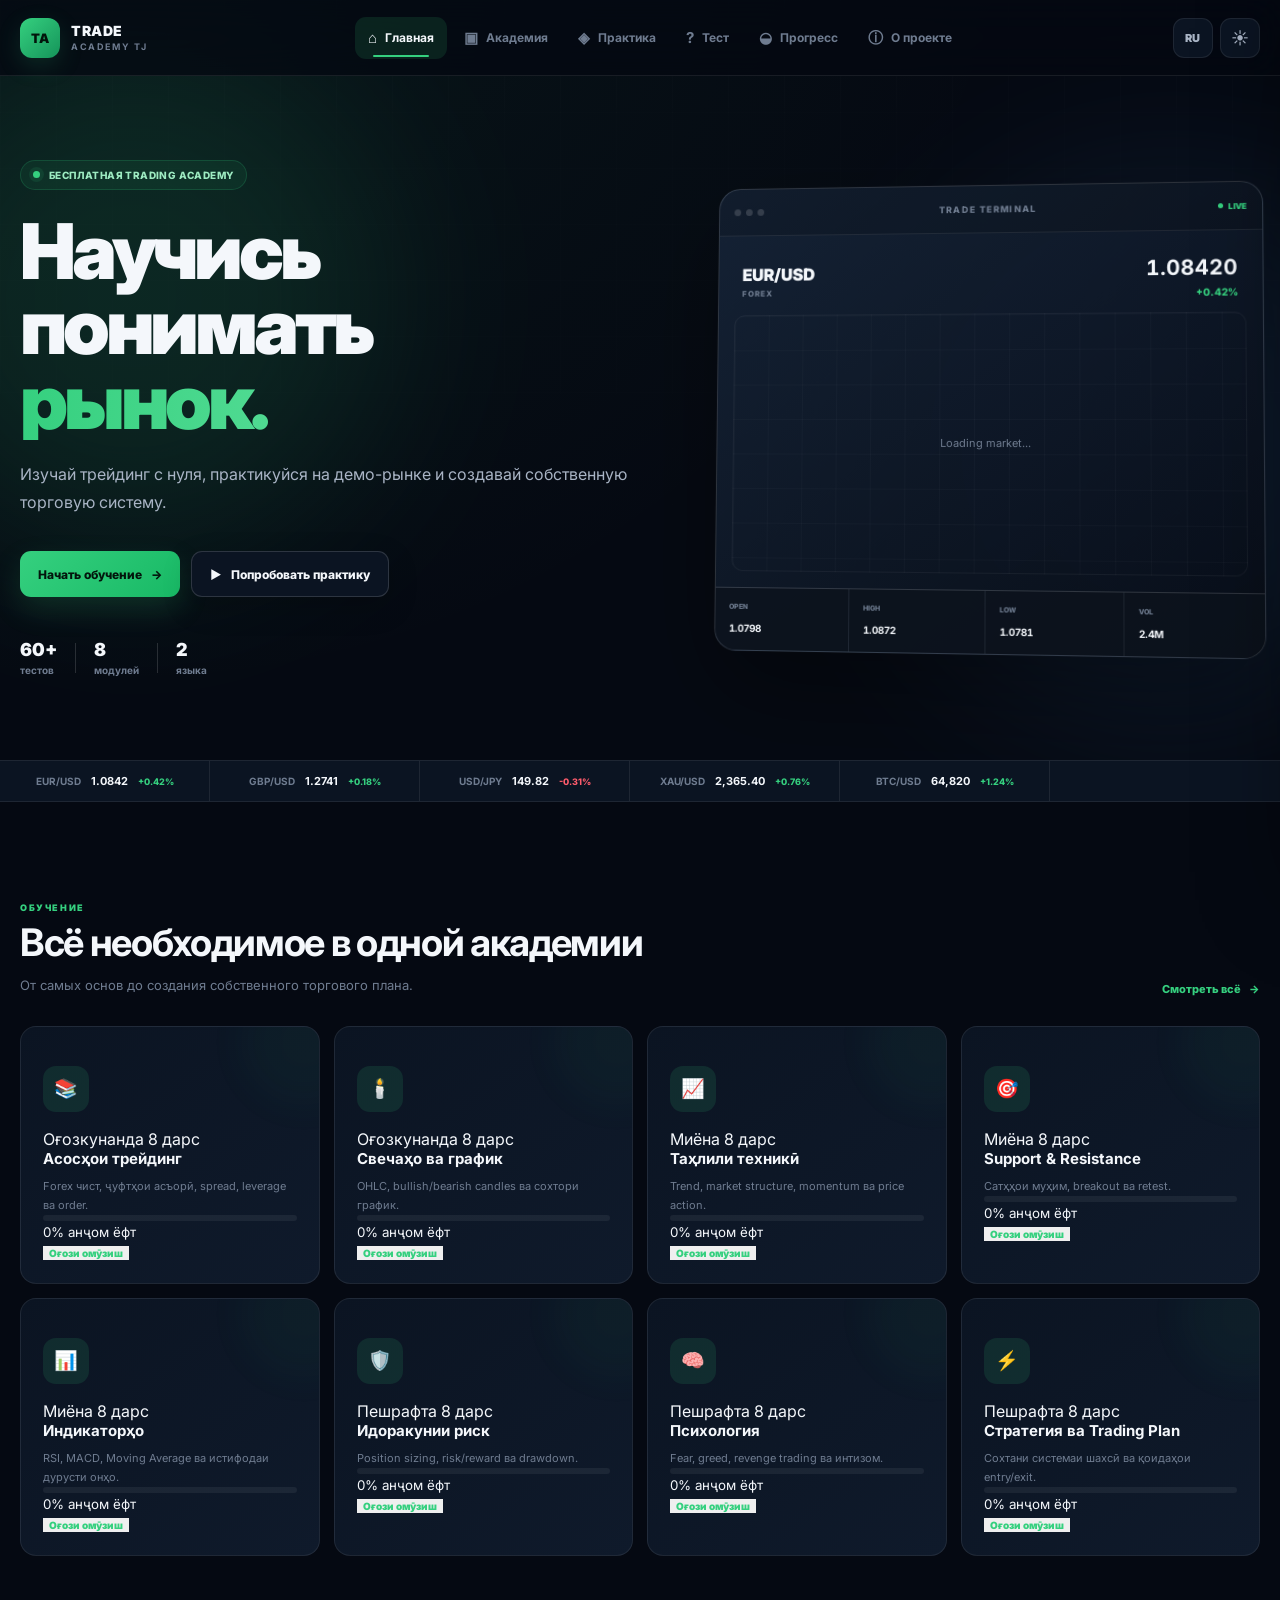
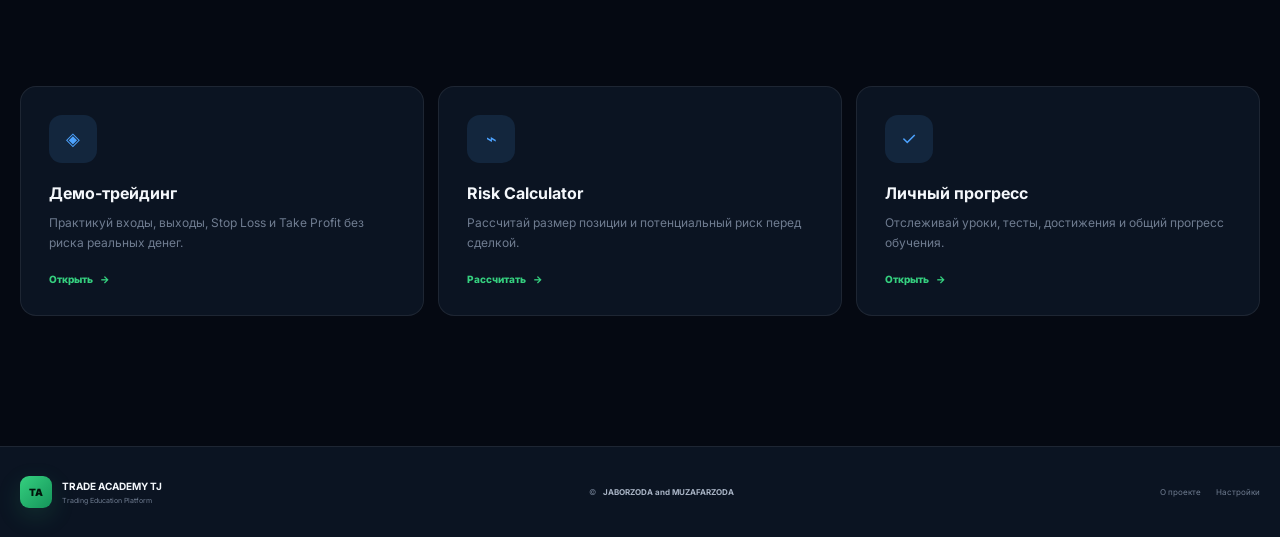
==== commit 720b5d0b: "Update index.html" ====
--- a/index.html
+++ b/index.html
@@ -25,24 +25,6 @@
 </head>
 
 <body>
-
-<!-- =========================================================
-     APP LOADER
-========================================================= -->
-
-<div id="appLoader" class="app-loader">
-    <div class="loader-logo">TA</div>
-
-    <div class="loader-content">
-        <h1>TRADE ACADEMY TJ</h1>
-        <p data-i18n="loader.loading">Загрузка академии...</p>
-    </div>
-
-    <div class="loader-progress">
-        <span id="loaderProgress"></span>
-    </div>
-</div>
-
 
 <!-- =========================================================
      APP
--- a/style.css
+++ b/style.css
@@ -0,0 +1,4992 @@
+/* =========================================================
+   TRADE ACADEMY TJ
+   JABORZODA and MUZAFARZODA
+   Main stylesheet
+========================================================= */
+
+/* =========================================================
+   ROOT
+========================================================= */
+
+:root {
+    --bg: #050912;
+    --bg-soft: #08101c;
+    --surface: #0b1422;
+    --surface-2: #0f1a2b;
+    --surface-3: #132238;
+
+    --border: rgba(255, 255, 255, 0.08);
+    --border-strong: rgba(255, 255, 255, 0.14);
+
+    --text: #f4f7fb;
+    --text-soft: #a9b4c5;
+    --text-muted: #6f7c90;
+
+    --primary: #35d07f;
+    --primary-strong: #18b965;
+    --primary-soft: rgba(53, 208, 127, 0.12);
+
+    --blue: #4da3ff;
+    --blue-soft: rgba(77, 163, 255, 0.12);
+
+    --red: #ff5c6c;
+    --red-soft: rgba(255, 92, 108, 0.12);
+
+    --yellow: #ffc857;
+    --yellow-soft: rgba(255, 200, 87, 0.12);
+
+    --purple: #9b7bff;
+    --purple-soft: rgba(155, 123, 255, 0.12);
+
+    --shadow:
+        0 25px 70px rgba(0, 0, 0, 0.28);
+
+    --shadow-small:
+        0 10px 30px rgba(0, 0, 0, 0.18);
+
+    --radius-sm: 10px;
+    --radius: 16px;
+    --radius-lg: 24px;
+    --radius-xl: 32px;
+
+    --header-height: 76px;
+
+    --container: 1440px;
+
+    --transition:
+        180ms cubic-bezier(0.2, 0.8, 0.2, 1);
+}
+
+html[data-theme="light"] {
+
+    --bg: #f4f7fb;
+    --bg-soft: #edf2f8;
+
+    --surface: #ffffff;
+    --surface-2: #f8fafc;
+    --surface-3: #eef3f8;
+
+    --border: rgba(15, 25, 40, 0.08);
+    --border-strong: rgba(15, 25, 40, 0.14);
+
+    --text: #101722;
+    --text-soft: #536174;
+    --text-muted: #7b8797;
+
+    --shadow:
+        0 25px 70px rgba(22, 37, 56, 0.12);
+
+    --shadow-small:
+        0 10px 30px rgba(22, 37, 56, 0.08);
+}
+
+
+/* =========================================================
+   RESET
+========================================================= */
+
+*,
+*::before,
+*::after {
+    box-sizing: border-box;
+}
+
+html {
+    scroll-behavior: smooth;
+}
+
+body {
+    margin: 0;
+    min-height: 100vh;
+
+    font-family:
+        "Inter",
+        -apple-system,
+        BlinkMacSystemFont,
+        "Segoe UI",
+        sans-serif;
+
+    background:
+        radial-gradient(
+            circle at 10% -10%,
+            rgba(53, 208, 127, 0.07),
+            transparent 35%
+        ),
+        var(--bg);
+
+    color: var(--text);
+
+    -webkit-font-smoothing: antialiased;
+    text-rendering: optimizeLegibility;
+
+    overflow-x: hidden;
+}
+
+body.menu-open {
+    overflow: hidden;
+}
+
+button,
+input,
+textarea,
+select {
+    font: inherit;
+}
+
+button {
+    border: 0;
+    cursor: pointer;
+}
+
+button:focus-visible,
+input:focus-visible,
+textarea:focus-visible,
+select:focus-visible {
+    outline: 2px solid var(--primary);
+    outline-offset: 3px;
+}
+
+input,
+textarea,
+select {
+    color: var(--text);
+}
+
+img {
+    max-width: 100%;
+    display: block;
+}
+
+a {
+    color: inherit;
+    text-decoration: none;
+}
+
+::selection {
+    background: rgba(53, 208, 127, 0.25);
+    color: var(--text);
+}
+
+
+/* =========================================================
+   SCROLLBAR
+========================================================= */
+
+::-webkit-scrollbar {
+    width: 8px;
+}
+
+::-webkit-scrollbar-track {
+    background: var(--bg);
+}
+
+::-webkit-scrollbar-thumb {
+    background: rgba(255, 255, 255, 0.12);
+    border-radius: 999px;
+}
+
+::-webkit-scrollbar-thumb:hover {
+    background: rgba(255, 255, 255, 0.2);
+}
+
+
+/* =========================================================
+   APP LOADER
+========================================================= */
+
+.app-loader {
+    position: fixed;
+    inset: 0;
+    z-index: 99999;
+
+    display: flex;
+    flex-direction: column;
+    align-items: center;
+    justify-content: center;
+
+    background:
+        radial-gradient(
+            circle at center,
+            rgba(53, 208, 127, 0.08),
+            transparent 40%
+        ),
+        var(--bg);
+
+    transition:
+        opacity 500ms ease,
+        visibility 500ms ease;
+}
+
+.app-loader.loaded {
+    opacity: 0;
+    visibility: hidden;
+    pointer-events: none;
+}
+
+.loader-logo {
+    width: 76px;
+    height: 76px;
+
+    display: grid;
+    place-items: center;
+
+    border-radius: 22px;
+
+    background:
+        linear-gradient(
+            135deg,
+            var(--primary),
+            #139b59
+        );
+
+    color: #03150c;
+
+    font-size: 22px;
+    font-weight: 900;
+
+    box-shadow:
+        0 0 0 8px rgba(53, 208, 127, 0.08),
+        0 20px 50px rgba(53, 208, 127, 0.2);
+
+    animation: loaderPulse 1.5s infinite;
+}
+
+.loader-content {
+    text-align: center;
+    margin-top: 24px;
+}
+
+.loader-content h1 {
+    margin: 0;
+    font-size: 18px;
+    font-weight: 800;
+    letter-spacing: 0.04em;
+}
+
+.loader-content p {
+    margin: 8px 0 0;
+    color: var(--text-muted);
+    font-size: 13px;
+}
+
+.loader-progress {
+    width: 180px;
+    height: 3px;
+    margin-top: 24px;
+
+    overflow: hidden;
+    border-radius: 999px;
+
+    background: rgba(255, 255, 255, 0.07);
+}
+
+.loader-progress span {
+    display: block;
+    width: 35%;
+    height: 100%;
+
+    border-radius: inherit;
+
+    background: var(--primary);
+
+    animation: loaderProgress 1.4s infinite;
+}
+
+@keyframes loaderPulse {
+    50% {
+        transform: scale(1.06);
+        box-shadow:
+            0 0 0 14px rgba(53, 208, 127, 0.04),
+            0 20px 60px rgba(53, 208, 127, 0.28);
+    }
+}
+
+@keyframes loaderProgress {
+    0% {
+        transform: translateX(-150%);
+    }
+
+    100% {
+        transform: translateX(450%);
+    }
+}
+
+
+/* =========================================================
+   HEADER
+========================================================= */
+
+.site-header {
+    position: fixed;
+    top: 0;
+    left: 0;
+    right: 0;
+
+    z-index: 1000;
+
+    height: var(--header-height);
+
+    border-bottom: 1px solid var(--border);
+
+    background:
+        rgba(5, 9, 18, 0.76);
+
+    backdrop-filter: blur(22px);
+    -webkit-backdrop-filter: blur(22px);
+}
+
+html[data-theme="light"] .site-header {
+    background:
+        rgba(255, 255, 255, 0.82);
+}
+
+.header-inner {
+    width: min(
+        calc(100% - 40px),
+        var(--container)
+    );
+
+    height: 100%;
+    margin: auto;
+
+    display: flex;
+    align-items: center;
+    justify-content: space-between;
+
+    gap: 24px;
+}
+
+.brand {
+    display: flex;
+    align-items: center;
+    gap: 11px;
+
+    padding: 0;
+
+    color: var(--text);
+    background: transparent;
+
+    flex-shrink: 0;
+}
+
+.brand-mark {
+    width: 40px;
+    height: 40px;
+
+    display: grid;
+    place-items: center;
+
+    border-radius: 12px;
+
+    background:
+        linear-gradient(
+            135deg,
+            var(--primary),
+            #15945a
+        );
+
+    color: #02140b;
+
+    font-size: 13px;
+    font-weight: 900;
+
+    box-shadow:
+        0 8px 25px rgba(53, 208, 127, 0.15);
+}
+
+.brand-text {
+    display: flex;
+    flex-direction: column;
+    align-items: flex-start;
+
+    line-height: 1;
+}
+
+.brand-text strong {
+    font-size: 14px;
+    font-weight: 900;
+    letter-spacing: 0.04em;
+}
+
+.brand-text small {
+    margin-top: 4px;
+
+    font-size: 9px;
+    font-weight: 700;
+    letter-spacing: 0.18em;
+
+    color: var(--text-muted);
+}
+
+
+/* =========================================================
+   DESKTOP NAV
+========================================================= */
+
+.desktop-nav {
+    display: flex;
+    align-items: center;
+    gap: 4px;
+
+    height: 100%;
+}
+
+.nav-link {
+    position: relative;
+
+    height: 42px;
+    padding: 0 13px;
+
+    display: flex;
+    align-items: center;
+    gap: 8px;
+
+    border-radius: 11px;
+
+    background: transparent;
+    color: var(--text-muted);
+
+    font-size: 12px;
+    font-weight: 700;
+
+    transition: var(--transition);
+}
+
+.nav-link:hover {
+    color: var(--text);
+    background: var(--surface-2);
+}
+
+.nav-link.active {
+    color: var(--text);
+    background: var(--primary-soft);
+}
+
+.nav-link.active::after {
+    content: "";
+
+    position: absolute;
+
+    left: 18px;
+    right: 18px;
+    bottom: 2px;
+
+    height: 2px;
+
+    border-radius: 999px;
+
+    background: var(--primary);
+}
+
+.nav-icon {
+    font-size: 15px;
+}
+
+
+/* =========================================================
+   HEADER ACTIONS
+========================================================= */
+
+.header-actions {
+    display: flex;
+    align-items: center;
+    gap: 7px;
+}
+
+.header-action {
+    width: 40px;
+    height: 40px;
+
+    display: grid;
+    place-items: center;
+
+    border: 1px solid var(--border);
+
+    border-radius: 11px;
+
+    background: var(--surface);
+
+    color: var(--text-soft);
+
+    transition: var(--transition);
+}
+
+.header-action:hover {
+    color: var(--text);
+    border-color: var(--border-strong);
+    transform: translateY(-1px);
+}
+
+.language-button {
+    font-size: 11px;
+    font-weight: 900;
+}
+
+.theme-button {
+    font-size: 17px;
+}
+
+.menu-button {
+    display: none;
+}
+
+.menu-button span {
+    width: 17px;
+    height: 2px;
+
+    display: block;
+
+    border-radius: 99px;
+
+    background: currentColor;
+}
+
+
+/* =========================================================
+   MOBILE MENU
+========================================================= */
+
+.mobile-menu {
+    position: fixed;
+    top: 0;
+    right: 0;
+    bottom: 0;
+
+    z-index: 2000;
+
+    width: min(88vw, 360px);
+
+    display: flex;
+    flex-direction: column;
+
+    padding: 22px;
+
+    background: var(--surface);
+
+    border-left: 1px solid var(--border);
+
+    box-shadow: -30px 0 80px rgba(0, 0, 0, 0.35);
+
+    transform: translateX(110%);
+    transition: transform 350ms cubic-bezier(0.2, 0.8, 0.2, 1);
+}
+
+.mobile-menu.open {
+    transform: translateX(0);
+}
+
+.mobile-menu-header {
+    display: flex;
+    align-items: center;
+    justify-content: space-between;
+
+    padding-bottom: 22px;
+
+    border-bottom: 1px solid var(--border);
+}
+
+.mobile-brand {
+    display: flex;
+    align-items: center;
+    gap: 11px;
+}
+
+.mobile-brand .brand-mark {
+    width: 38px;
+    height: 38px;
+}
+
+.mobile-brand div {
+    display: flex;
+    flex-direction: column;
+}
+
+.mobile-brand strong {
+    font-size: 12px;
+}
+
+.mobile-brand small {
+    margin-top: 3px;
+    color: var(--primary);
+    font-size: 9px;
+    font-weight: 800;
+}
+
+.close-button {
+    width: 38px;
+    height: 38px;
+
+    display: grid;
+    place-items: center;
+
+    border-radius: 10px;
+
+    background: var(--surface-3);
+    color: var(--text-soft);
+
+    font-size: 22px;
+
+    transition: var(--transition);
+}
+
+.close-button:hover {
+    color: var(--text);
+    background: var(--red-soft);
+}
+
+.mobile-nav {
+    display: flex;
+    flex-direction: column;
+    gap: 6px;
+
+    padding: 22px 0;
+}
+
+.mobile-nav button {
+    display: flex;
+    align-items: center;
+    gap: 15px;
+
+    padding: 14px;
+
+    border-radius: 13px;
+
+    background: transparent;
+    color: var(--text-soft);
+
+    text-align: left;
+    font-size: 14px;
+    font-weight: 700;
+}
+
+.mobile-nav button:hover,
+.mobile-nav button.active {
+    color: var(--text);
+    background: var(--primary-soft);
+}
+
+.mobile-nav button span:first-child {
+    width: 28px;
+
+    text-align: center;
+
+    color: var(--primary);
+}
+
+.mobile-menu-footer {
+    margin-top: auto;
+
+    display: flex;
+    flex-direction: column;
+    gap: 8px;
+
+    padding-top: 18px;
+
+    border-top: 1px solid var(--border);
+}
+
+.mobile-menu-footer button {
+    min-height: 48px;
+
+    display: flex;
+    align-items: center;
+    gap: 12px;
+
+    padding: 0 14px;
+
+    border-radius: 12px;
+
+    background: var(--surface-2);
+    color: var(--text-soft);
+
+    font-size: 13px;
+    font-weight: 700;
+}
+
+.mobile-menu-footer button strong {
+    margin-left: auto;
+    color: var(--primary);
+}
+
+
+/* =========================================================
+   CONTAINER
+========================================================= */
+
+.container {
+    width: min(
+        calc(100% - 40px),
+        var(--container)
+    );
+
+    margin-inline: auto;
+}
+
+.page-container {
+    padding-top: 125px;
+    padding-bottom: 120px;
+}
+
+
+/* =========================================================
+   PAGE SECTIONS
+========================================================= */
+
+.page-section {
+    display: none;
+    min-height: 100vh;
+
+    animation: pageEnter 350ms ease;
+}
+
+.page-section.active {
+    display: block;
+}
+
+@keyframes pageEnter {
+    from {
+        opacity: 0;
+        transform: translateY(8px);
+    }
+
+    to {
+        opacity: 1;
+        transform: translateY(0);
+    }
+}
+
+
+/* =========================================================
+   HERO
+========================================================= */
+
+.hero-section {
+    position: relative;
+
+    min-height: 760px;
+
+    display: flex;
+    align-items: center;
+
+    padding-top: var(--header-height);
+
+    overflow: hidden;
+}
+
+.hero-background {
+    position: absolute;
+    inset: 0;
+
+    pointer-events: none;
+}
+
+.hero-grid {
+    position: absolute;
+    inset: 0;
+
+    opacity: 0.28;
+
+    background-image:
+        linear-gradient(
+            rgba(255,255,255,0.035) 1px,
+            transparent 1px
+        ),
+        linear-gradient(
+            90deg,
+            rgba(255,255,255,0.035) 1px,
+            transparent 1px
+        );
+
+    background-size: 56px 56px;
+
+    mask-image:
+        linear-gradient(
+            to bottom,
+            black,
+            transparent 85%
+        );
+}
+
+.hero-glow {
+    position: absolute;
+
+    width: 520px;
+    height: 520px;
+
+    border-radius: 50%;
+
+    filter: blur(90px);
+
+    opacity: 0.12;
+}
+
+.hero-glow-one {
+    top: 5%;
+    left: -10%;
+
+    background: var(--primary);
+}
+
+.hero-glow-two {
+    right: -12%;
+    top: 25%;
+
+    background: var(--blue);
+}
+
+.hero-container {
+    position: relative;
+    z-index: 2;
+
+    display: grid;
+    grid-template-columns:
+        minmax(0, 1fr)
+        minmax(420px, 0.9fr);
+
+    align-items: center;
+
+    gap: 80px;
+}
+
+.hero-content {
+    max-width: 700px;
+}
+
+.hero-badge {
+    display: inline-flex;
+    align-items: center;
+    gap: 9px;
+
+    padding: 8px 12px;
+
+    border: 1px solid rgba(53, 208, 127, 0.18);
+
+    border-radius: 999px;
+
+    background: rgba(53, 208, 127, 0.07);
+
+    color: #9debc1;
+
+    font-size: 10px;
+    font-weight: 800;
+    letter-spacing: 0.04em;
+    text-transform: uppercase;
+}
+
+.status-dot {
+    width: 7px;
+    height: 7px;
+
+    border-radius: 50%;
+
+    background: var(--primary);
+
+    box-shadow:
+        0 0 0 4px rgba(53, 208, 127, 0.1);
+
+    animation: statusPulse 1.8s infinite;
+}
+
+@keyframes statusPulse {
+    50% {
+        opacity: 0.45;
+    }
+}
+
+.hero-title {
+    margin: 24px 0 20px;
+
+    font-size: clamp(
+        48px,
+        6vw,
+        82px
+    );
+
+    line-height: 0.98;
+
+    letter-spacing: -0.055em;
+
+    font-weight: 900;
+}
+
+.gradient-text {
+    display: block;
+
+    background:
+        linear-gradient(
+            90deg,
+            var(--primary),
+            #76e9ad
+        );
+
+    -webkit-background-clip: text;
+    background-clip: text;
+
+    color: transparent;
+}
+
+.hero-description {
+    max-width: 610px;
+
+    margin: 0;
+
+    color: var(--text-soft);
+
+    font-size: 16px;
+    line-height: 1.8;
+}
+
+.hero-actions {
+    display: flex;
+    flex-wrap: wrap;
+    gap: 11px;
+
+    margin-top: 34px;
+}
+
+.primary-button,
+.secondary-button,
+.danger-button {
+    min-height: 46px;
+
+    display: inline-flex;
+    align-items: center;
+    justify-content: center;
+    gap: 9px;
+
+    padding: 0 18px;
+
+    border-radius: 11px;
+
+    font-size: 12px;
+    font-weight: 800;
+
+    transition: var(--transition);
+}
+
+.primary-button {
+    background:
+        linear-gradient(
+            135deg,
+            var(--primary),
+            var(--primary-strong)
+        );
+
+    color: #03150c;
+
+    box-shadow:
+        0 12px 30px rgba(53, 208, 127, 0.16);
+}
+
+.primary-button:hover {
+    transform: translateY(-2px);
+
+    box-shadow:
+        0 18px 40px rgba(53, 208, 127, 0.24);
+}
+
+.secondary-button {
+    border: 1px solid var(--border-strong);
+
+    background: var(--surface);
+
+    color: var(--text);
+
+    box-shadow: var(--shadow-small);
+}
+
+.secondary-button:hover {
+    transform: translateY(-2px);
+    border-color: rgba(53, 208, 127, 0.3);
+}
+
+.danger-button {
+    background: var(--red);
+    color: white;
+}
+
+.full-width {
+    width: 100%;
+}
+
+.hero-trust {
+    display: flex;
+    align-items: center;
+    gap: 18px;
+
+    margin-top: 42px;
+}
+
+.trust-item {
+    display: flex;
+    flex-direction: column;
+    gap: 4px;
+}
+
+.trust-item strong {
+    font-size: 18px;
+    font-weight: 900;
+}
+
+.trust-item span {
+    color: var(--text-muted);
+    font-size: 10px;
+    font-weight: 700;
+}
+
+.trust-divider {
+    width: 1px;
+    height: 30px;
+
+    background: var(--border-strong);
+}
+
+
+/* =========================================================
+   HERO TERMINAL
+========================================================= */
+
+.hero-terminal {
+    position: relative;
+}
+
+.terminal-window {
+    position: relative;
+
+    overflow: hidden;
+
+    border: 1px solid var(--border-strong);
+
+    border-radius: 22px;
+
+    background:
+        linear-gradient(
+            145deg,
+            rgba(20, 34, 54, 0.96),
+            rgba(7, 13, 23, 0.98)
+        );
+
+    box-shadow:
+        0 40px 100px rgba(0, 0, 0, 0.4),
+        0 0 0 1px rgba(255,255,255,0.015);
+
+    transform:
+        perspective(1000px)
+        rotateY(-4deg)
+        rotateX(2deg);
+
+    transition: transform 500ms ease;
+}
+
+.terminal-window:hover {
+    transform:
+        perspective(1000px)
+        rotateY(-1deg)
+        rotateX(0deg)
+        translateY(-5px);
+}
+
+.terminal-topbar {
+    height: 48px;
+
+    display: flex;
+    align-items: center;
+
+    padding: 0 15px;
+
+    border-bottom: 1px solid var(--border);
+
+    background: rgba(0, 0, 0, 0.16);
+}
+
+.terminal-dots {
+    display: flex;
+    gap: 5px;
+}
+
+.terminal-dots span {
+    width: 7px;
+    height: 7px;
+
+    border-radius: 50%;
+
+    background: rgba(255,255,255,0.15);
+}
+
+.terminal-title {
+    margin: auto;
+
+    color: var(--text-muted);
+
+    font-size: 9px;
+    font-weight: 800;
+    letter-spacing: 0.15em;
+}
+
+.terminal-live {
+    display: flex;
+    align-items: center;
+    gap: 5px;
+
+    color: var(--primary);
+
+    font-size: 8px;
+    font-weight: 900;
+}
+
+.terminal-live i {
+    width: 5px;
+    height: 5px;
+
+    border-radius: 50%;
+
+    background: var(--primary);
+}
+
+.mini-market-header {
+    display: flex;
+    align-items: center;
+    justify-content: space-between;
+
+    padding: 24px 24px 12px;
+}
+
+.mini-symbol {
+    display: block;
+
+    font-size: 17px;
+    font-weight: 900;
+}
+
+.mini-market-header small {
+    display: block;
+
+    margin-top: 4px;
+
+    color: var(--text-muted);
+
+    font-size: 8px;
+    font-weight: 800;
+    letter-spacing: 0.12em;
+}
+
+.mini-price {
+    text-align: right;
+}
+
+.mini-price strong {
+    display: block;
+
+    font-size: 21px;
+    font-variant-numeric: tabular-nums;
+}
+
+.mini-price span {
+    color: var(--primary);
+
+    font-size: 10px;
+    font-weight: 800;
+}
+
+.mini-chart {
+    height: 260px;
+
+    margin: 0 16px;
+
+    position: relative;
+
+    overflow: hidden;
+
+    border: 1px solid rgba(255,255,255,0.05);
+
+    border-radius: 12px;
+
+    background:
+        linear-gradient(
+            rgba(255,255,255,0.025) 1px,
+            transparent 1px
+        ),
+        linear-gradient(
+            90deg,
+            rgba(255,255,255,0.025) 1px,
+            transparent 1px
+        );
+
+    background-size: 35px 35px;
+}
+
+.chart-placeholder {
+    position: absolute;
+    inset: 0;
+
+    display: grid;
+    place-items: center;
+
+    color: var(--text-muted);
+
+    font-size: 11px;
+}
+
+.mini-market-stats {
+    display: grid;
+    grid-template-columns: repeat(4, 1fr);
+
+    gap: 1px;
+
+    margin-top: 16px;
+
+    border-top: 1px solid var(--border);
+
+    background: var(--border);
+}
+
+.mini-market-stats > div {
+    padding: 14px;
+
+    background: rgba(7, 13, 23, 0.8);
+}
+
+.mini-market-stats small {
+    display: block;
+
+    margin-bottom: 5px;
+
+    color: var(--text-muted);
+
+    font-size: 7px;
+    font-weight: 800;
+}
+
+.mini-market-stats strong {
+    font-size: 10px;
+    font-variant-numeric: tabular-nums;
+}
+
+
+/* =========================================================
+   TICKER
+========================================================= */
+
+.market-ticker {
+    position: relative;
+    z-index: 4;
+
+    overflow: hidden;
+
+    border-top: 1px solid var(--border);
+    border-bottom: 1px solid var(--border);
+
+    background: var(--surface);
+}
+
+.ticker-track {
+    min-width: max-content;
+
+    display: flex;
+
+    animation: tickerMove 35s linear infinite;
+}
+
+.ticker-item {
+    min-width: 210px;
+
+    display: flex;
+    align-items: center;
+    justify-content: center;
+    gap: 10px;
+
+    padding: 13px 20px;
+
+    border-right: 1px solid var(--border);
+
+    font-size: 10px;
+}
+
+.ticker-item span {
+    color: var(--text-muted);
+    font-weight: 700;
+}
+
+.ticker-item strong {
+    font-size: 11px;
+}
+
+.ticker-item em {
+    font-style: normal;
+    font-size: 9px;
+    font-weight: 800;
+}
+
+.positive {
+    color: var(--primary) !important;
+}
+
+.negative {
+    color: var(--red) !important;
+}
+
+@keyframes tickerMove {
+    from {
+        transform: translateX(0);
+    }
+
+    to {
+        transform: translateX(-30%);
+    }
+}
+
+
+/* =========================================================
+   SECTION
+========================================================= */
+
+.section-container {
+    padding-top: 100px;
+    padding-bottom: 30px;
+}
+
+.section-heading {
+    display: flex;
+    align-items: flex-end;
+    justify-content: space-between;
+    gap: 30px;
+
+    margin-bottom: 30px;
+}
+
+.section-kicker {
+    display: block;
+
+    margin-bottom: 9px;
+
+    color: var(--primary);
+
+    font-size: 9px;
+    font-weight: 900;
+    letter-spacing: 0.18em;
+    text-transform: uppercase;
+}
+
+.section-heading h2,
+.section-heading h1 {
+    margin: 0;
+
+    font-size: clamp(25px, 3vw, 38px);
+
+    letter-spacing: -0.035em;
+    line-height: 1.1;
+}
+
+.section-heading p {
+    max-width: 550px;
+
+    margin: 10px 0 0;
+
+    color: var(--text-muted);
+
+    font-size: 13px;
+    line-height: 1.7;
+}
+
+.text-button {
+    display: inline-flex;
+    align-items: center;
+    gap: 8px;
+
+    padding: 0;
+
+    background: transparent;
+
+    color: var(--primary);
+
+    font-size: 11px;
+    font-weight: 800;
+}
+
+.text-button:hover {
+    gap: 12px;
+}
+
+
+/* =========================================================
+   COURSE CARDS
+========================================================= */
+
+.course-grid {
+    display: grid;
+
+    grid-template-columns:
+        repeat(4, minmax(0, 1fr));
+
+    gap: 14px;
+}
+
+.course-card {
+    position: relative;
+
+    min-height: 250px;
+
+    display: flex;
+    flex-direction: column;
+
+    padding: 22px;
+
+    overflow: hidden;
+
+    border: 1px solid var(--border);
+
+    border-radius: var(--radius);
+
+    background:
+        linear-gradient(
+            145deg,
+            var(--surface),
+            var(--surface-2)
+        );
+
+    transition:
+        transform var(--transition),
+        border-color var(--transition),
+        box-shadow var(--transition);
+}
+
+.course-card::after {
+    content: "";
+
+    position: absolute;
+
+    width: 130px;
+    height: 130px;
+
+    right: -50px;
+    top: -50px;
+
+    border-radius: 50%;
+
+    background: var(--primary);
+
+    opacity: 0.035;
+
+    filter: blur(20px);
+}
+
+.course-card:hover {
+    transform: translateY(-5px);
+
+    border-color: rgba(53, 208, 127, 0.24);
+
+    box-shadow: var(--shadow);
+}
+
+.course-number {
+    color: var(--text-muted);
+
+    font-size: 9px;
+    font-weight: 900;
+    letter-spacing: 0.14em;
+}
+
+.course-icon {
+    width: 46px;
+    height: 46px;
+
+    display: grid;
+    place-items: center;
+
+    margin: 17px 0;
+
+    border-radius: 13px;
+
+    background: var(--primary-soft);
+
+    color: var(--primary);
+
+    font-size: 19px;
+}
+
+.course-card h3 {
+    margin: 0 0 9px;
+
+    font-size: 15px;
+    line-height: 1.3;
+}
+
+.course-card p {
+    margin: 0;
+
+    color: var(--text-muted);
+
+    font-size: 11px;
+    line-height: 1.7;
+}
+
+.course-card-footer {
+    margin-top: auto;
+    padding-top: 22px;
+
+    display: flex;
+    align-items: center;
+    justify-content: space-between;
+}
+
+.course-lessons {
+    color: var(--text-muted);
+
+    font-size: 9px;
+    font-weight: 700;
+}
+
+.course-open {
+    color: var(--primary);
+
+    font-size: 10px;
+    font-weight: 900;
+}
+
+
+/* =========================================================
+   FEATURE GRID
+========================================================= */
+
+.feature-grid {
+    display: grid;
+
+    grid-template-columns:
+        repeat(3, minmax(0, 1fr));
+
+    gap: 14px;
+
+    padding-bottom: 100px;
+}
+
+.feature-card {
+    position: relative;
+
+    padding: 28px;
+
+    border: 1px solid var(--border);
+
+    border-radius: var(--radius);
+
+    background: var(--surface);
+
+    overflow: hidden;
+
+    transition: var(--transition);
+}
+
+.feature-card:hover {
+    transform: translateY(-4px);
+
+    border-color: var(--border-strong);
+    box-shadow: var(--shadow-small);
+}
+
+.feature-icon {
+    width: 48px;
+    height: 48px;
+
+    display: grid;
+    place-items: center;
+
+    margin-bottom: 20px;
+
+    border-radius: 13px;
+
+    background: var(--blue-soft);
+
+    color: var(--blue);
+
+    font-size: 18px;
+}
+
+.feature-card h3 {
+    margin: 0 0 10px;
+
+    font-size: 16px;
+}
+
+.feature-card p {
+    margin: 0;
+
+    color: var(--text-muted);
+
+    font-size: 12px;
+    line-height: 1.7;
+}
+
+.feature-link {
+    display: inline-flex;
+    align-items: center;
+    gap: 7px;
+
+    margin-top: 20px;
+    padding: 0;
+
+    background: transparent;
+
+    color: var(--primary);
+
+    font-size: 10px;
+    font-weight: 800;
+}
+
+
+/* =========================================================
+   PAGE HEADER
+========================================================= */
+
+.page-header {
+    display: flex;
+    align-items: flex-end;
+    justify-content: space-between;
+
+    gap: 30px;
+
+    margin-bottom: 34px;
+}
+
+.page-header h1 {
+    margin: 0;
+
+    font-size: clamp(30px, 5vw, 48px);
+
+    line-height: 1;
+    letter-spacing: -0.045em;
+}
+
+.page-header p {
+    max-width: 650px;
+
+    margin: 12px 0 0;
+
+    color: var(--text-muted);
+
+    font-size: 13px;
+    line-height: 1.7;
+}
+
+.page-header-stat {
+    min-width: 120px;
+
+    padding: 17px;
+
+    border: 1px solid var(--border);
+
+    border-radius: 14px;
+
+    background: var(--surface);
+
+    text-align: center;
+}
+
+.page-header-stat strong {
+    display: block;
+
+    font-size: 24px;
+    font-weight: 900;
+}
+
+.page-header-stat span {
+    color: var(--text-muted);
+
+    font-size: 9px;
+    font-weight: 700;
+}
+
+
+/* =========================================================
+   ACADEMY PROGRESS
+========================================================= */
+
+.academy-progress-card {
+    padding: 22px;
+
+    margin-bottom: 25px;
+
+    border: 1px solid var(--border);
+
+    border-radius: var(--radius);
+
+    background: var(--surface);
+
+    box-shadow: var(--shadow-small);
+}
+
+.progress-card-top {
+    display: flex;
+    align-items: center;
+    justify-content: space-between;
+
+    margin-bottom: 15px;
+}
+
+.progress-card-top div {
+    display: flex;
+    flex-direction: column;
+    gap: 5px;
+}
+
+.progress-card-top span {
+    color: var(--text-muted);
+
+    font-size: 10px;
+    font-weight: 700;
+}
+
+.progress-card-top strong {
+    font-size: 14px;
+}
+
+.progress-card-top > span {
+    color: var(--primary);
+    font-size: 15px;
+    font-weight: 900;
+}
+
+.progress-bar {
+    width: 100%;
+    height: 6px;
+
+    overflow: hidden;
+
+    border-radius: 999px;
+
+    background: rgba(255,255,255,0.06);
+}
+
+.progress-bar span {
+    display: block;
+
+    width: 0;
+    height: 100%;
+
+    border-radius: inherit;
+
+    background:
+        linear-gradient(
+            90deg,
+            var(--primary-strong),
+            var(--primary)
+        );
+
+    transition: width 700ms ease;
+}
+
+.course-filters {
+    display: flex;
+    flex-wrap: wrap;
+
+    gap: 7px;
+
+    margin-bottom: 24px;
+}
+
+.filter-button {
+    padding: 9px 13px;
+
+    border: 1px solid var(--border);
+
+    border-radius: 999px;
+
+    background: var(--surface);
+
+    color: var(--text-muted);
+
+    font-size: 10px;
+    font-weight: 800;
+
+    transition: var(--transition);
+}
+
+.filter-button:hover,
+.filter-button.active {
+    border-color: rgba(53,208,127,0.3);
+
+    background: var(--primary-soft);
+
+    color: var(--primary);
+}
+
+
+/* =========================================================
+   LESSON
+========================================================= */
+
+.lesson-container {
+    padding-top: 120px;
+    padding-bottom: 120px;
+}
+
+.back-button {
+    display: inline-flex;
+    align-items: center;
+    gap: 8px;
+
+    margin-bottom: 24px;
+
+    padding: 0;
+
+    background: transparent;
+
+    color: var(--text-muted);
+
+    font-size: 11px;
+    font-weight: 800;
+}
+
+.back-button:hover {
+    color: var(--primary);
+}
+
+.lesson-layout {
+    display: grid;
+
+    grid-template-columns:
+        minmax(0, 1fr)
+        300px;
+
+    gap: 25px;
+}
+
+.lesson-main {
+    min-width: 0;
+
+    padding: 35px;
+
+    border: 1px solid var(--border);
+
+    border-radius: var(--radius-lg);
+
+    background: var(--surface);
+
+    box-shadow: var(--shadow-small);
+}
+
+.lesson-module {
+    display: inline-flex;
+
+    padding: 6px 9px;
+
+    border-radius: 7px;
+
+    background: var(--primary-soft);
+
+    color: var(--primary);
+
+    font-size: 8px;
+    font-weight: 900;
+    letter-spacing: 0.12em;
+}
+
+.lesson-header h1 {
+    margin: 17px 0 10px;
+
+    font-size: clamp(28px, 4vw, 45px);
+
+    line-height: 1.05;
+    letter-spacing: -0.04em;
+}
+
+.lesson-header p {
+    margin: 0;
+
+    color: var(--text-muted);
+
+    font-size: 13px;
+    line-height: 1.7;
+}
+
+.lesson-content {
+    margin-top: 35px;
+
+    color: var(--text-soft);
+
+    font-size: 14px;
+    line-height: 1.9;
+}
+
+.lesson-content h2 {
+    margin: 32px 0 12px;
+
+    color: var(--text);
+
+    font-size: 21px;
+}
+
+.lesson-content h3 {
+    margin: 25px 0 10px;
+
+    color: var(--text);
+
+    font-size: 16px;
+}
+
+.lesson-content p {
+    margin: 0 0 16px;
+}
+
+.lesson-content ul,
+.lesson-content ol {
+    margin: 0 0 18px;
+    padding-left: 22px;
+}
+
+.lesson-content li {
+    margin-bottom: 8px;
+}
+
+.lesson-content strong {
+    color: var(--text);
+}
+
+.lesson-content .important {
+    padding: 20px;
+
+    margin: 25px 0;
+
+    border: 1px solid rgba(255,200,87,0.16);
+
+    border-radius: 14px;
+
+    background: var(--yellow-soft);
+
+    color: var(--text-soft);
+}
+
+.lesson-quiz {
+    margin-top: 35px;
+}
+
+.lesson-actions {
+    display: flex;
+    justify-content: space-between;
+
+    gap: 10px;
+
+    margin-top: 40px;
+
+    padding-top: 25px;
+
+    border-top: 1px solid var(--border);
+}
+
+.lesson-sidebar {
+    display: flex;
+    flex-direction: column;
+    gap: 14px;
+}
+
+.sidebar-card {
+    padding: 20px;
+
+    border: 1px solid var(--border);
+
+    border-radius: var(--radius);
+
+    background: var(--surface);
+}
+
+.sidebar-card h3 {
+    margin: 0 0 18px;
+
+    font-size: 12px;
+}
+
+.circular-progress {
+    width: 110px;
+    height: 110px;
+
+    display: grid;
+    place-items: center;
+
+    margin: 0 auto 12px;
+
+    border-radius: 50%;
+
+    background:
+        radial-gradient(
+            circle,
+            var(--surface) 58%,
+            transparent 59%
+        ),
+        conic-gradient(
+            var(--primary) 0%,
+            var(--primary) 0%,
+            rgba(255,255,255,0.06) 0
+        );
+}
+
+.circular-progress strong {
+    font-size: 20px;
+}
+
+.sidebar-card > p {
+    margin: 0;
+
+    color: var(--text-muted);
+
+    text-align: center;
+
+    font-size: 9px;
+}
+
+.lesson-sidebar-list {
+    display: flex;
+    flex-direction: column;
+    gap: 5px;
+}
+
+.lesson-sidebar-list button {
+    width: 100%;
+
+    display: flex;
+    align-items: center;
+    gap: 9px;
+
+    padding: 10px;
+
+    border-radius: 9px;
+
+    background: transparent;
+
+    color: var(--text-muted);
+
+    text-align: left;
+
+    font-size: 9px;
+    font-weight: 700;
+}
+
+.lesson-sidebar-list button:hover,
+.lesson-sidebar-list button.active {
+    background: var(--primary-soft);
+    color: var(--text);
+}
+
+
+/* =========================================================
+   TRADING TERMINAL
+========================================================= */
+
+.terminal-page-header {
+    align-items: center;
+}
+
+.demo-badge {
+    display: inline-flex;
+    align-items: center;
+    gap: 7px;
+
+    padding: 9px 12px;
+
+    border: 1px solid rgba(255,200,87,0.16);
+
+    border-radius: 999px;
+
+    background: var(--yellow-soft);
+
+    color: var(--yellow);
+
+    font-size: 9px;
+    font-weight: 900;
+}
+
+.demo-badge span {
+    width: 6px;
+    height: 6px;
+
+    border-radius: 50%;
+
+    background: var(--yellow);
+}
+
+.account-stats {
+    display: grid;
+
+    grid-template-columns:
+        repeat(4, minmax(0, 1fr));
+
+    gap: 10px;
+
+    margin-bottom: 14px;
+}
+
+.account-stat {
+    padding: 17px;
+
+    border: 1px solid var(--border);
+
+    border-radius: 13px;
+
+    background: var(--surface);
+}
+
+.account-stat span {
+    display: block;
+
+    margin-bottom: 7px;
+
+    color: var(--text-muted);
+
+    font-size: 9px;
+    font-weight: 700;
+}
+
+.account-stat strong {
+    font-size: 17px;
+    font-variant-numeric: tabular-nums;
+}
+
+.trading-terminal {
+    display: grid;
+
+    grid-template-columns:
+        190px
+        minmax(0, 1fr)
+        280px;
+
+    min-height: 610px;
+
+    overflow: hidden;
+
+    border: 1px solid var(--border);
+
+    border-radius: var(--radius-lg);
+
+    background: var(--surface);
+
+    box-shadow: var(--shadow);
+}
+
+.terminal-instruments {
+    border-right: 1px solid var(--border);
+
+    background: rgba(0,0,0,0.08);
+}
+
+.instrument-list {
+    display: flex;
+    flex-direction: column;
+}
+
+.instrument {
+    width: 100%;
+
+    display: flex;
+    align-items: center;
+    justify-content: space-between;
+
+    padding: 15px;
+
+    border-bottom: 1px solid var(--border);
+
+    background: transparent;
+
+    color: var(--text-muted);
+
+    text-align: left;
+
+    transition: var(--transition);
+}
+
+.instrument:hover {
+    background: var(--surface-2);
+}
+
+.instrument.active {
+    background: var(--primary-soft);
+    color: var(--text);
+}
+
+.instrument span {
+    font-size: 10px;
+    font-weight: 800;
+}
+
+.instrument small {
+    font-size: 8px;
+    font-variant-numeric: tabular-nums;
+}
+
+.trading-chart-area {
+    min-width: 0;
+
+    display: flex;
+    flex-direction: column;
+
+    background:
+        linear-gradient(
+            rgba(255,255,255,0.015) 1px,
+            transparent 1px
+        ),
+        linear-gradient(
+            90deg,
+            rgba(255,255,255,0.015) 1px,
+            transparent 1px
+        );
+
+    background-size: 40px 40px;
+}
+
+.chart-toolbar {
+    min-height: 62px;
+
+    display: flex;
+    align-items: center;
+    justify-content: space-between;
+
+    gap: 20px;
+
+    padding: 0 18px;
+
+    border-bottom: 1px solid var(--border);
+
+    background: var(--surface);
+}
+
+.selected-market {
+    display: flex;
+    align-items: center;
+    gap: 10px;
+}
+
+.selected-market strong {
+    font-size: 13px;
+}
+
+.selected-market span:not(.positive):not(.negative) {
+    padding: 4px 6px;
+
+    border-radius: 5px;
+
+    background: var(--surface-3);
+
+    color: var(--text-muted);
+
+    font-size: 7px;
+    font-weight: 800;
+}
+
+.selected-market .positive,
+.selected-market .negative {
+    font-size: 8px;
+    font-weight: 800;
+}
+
+.timeframes {
+    display: flex;
+    gap: 3px;
+}
+
+.timeframe {
+    padding: 6px 7px;
+
+    border-radius: 5px;
+
+    background: transparent;
+
+    color: var(--text-muted);
+
+    font-size: 8px;
+    font-weight: 800;
+}
+
+.timeframe:hover,
+.timeframe.active {
+    background: var(--surface-3);
+    color: var(--text);
+}
+
+.trading-chart {
+    position: relative;
+
+    flex: 1;
+
+    min-height: 460px;
+
+    overflow: hidden;
+}
+
+.trading-chart::before {
+    content: "";
+
+    position: absolute;
+    inset: 0;
+
+    background:
+        linear-gradient(
+            to bottom,
+            transparent 24.7%,
+            rgba(255,255,255,0.035) 25%,
+            transparent 25.3%,
+            transparent 49.7%,
+            rgba(255,255,255,0.035) 50%,
+            transparent 50.3%,
+            transparent 74.7%,
+            rgba(255,255,255,0.035) 75%,
+            transparent 75.3%
+        );
+
+    pointer-events: none;
+}
+
+.chart-footer {
+    display: grid;
+    grid-template-columns: repeat(4, 1fr);
+
+    border-top: 1px solid var(--border);
+}
+
+.chart-footer > div {
+    padding: 9px 12px;
+
+    border-right: 1px solid var(--border);
+}
+
+.chart-footer small {
+    display: block;
+
+    margin-bottom: 3px;
+
+    color: var(--text-muted);
+
+    font-size: 7px;
+}
+
+.chart-footer strong {
+    font-size: 9px;
+    font-variant-numeric: tabular-nums;
+}
+
+.order-panel {
+    display: flex;
+    flex-direction: column;
+
+    padding: 20px;
+
+    border-left: 1px solid var(--border);
+
+    background: var(--surface-2);
+}
+
+.order-panel-header {
+    display: flex;
+    align-items: center;
+    justify-content: space-between;
+
+    margin-bottom: 20px;
+}
+
+.order-panel-header h3 {
+    margin: 0;
+    font-size: 13px;
+}
+
+.demo-label {
+    padding: 4px 6px;
+
+    border-radius: 5px;
+
+    background: var(--yellow-soft);
+
+    color: var(--yellow);
+
+    font-size: 7px;
+    font-weight: 900;
+}
+
+.order-price {
+    display: flex;
+    justify-content: space-between;
+    align-items: center;
+
+    margin-bottom: 20px;
+}
+
+.order-price span {
+    color: var(--text-muted);
+    font-size: 9px;
+}
+
+.order-price strong {
+    font-size: 18px;
+    font-variant-numeric: tabular-nums;
+}
+
+.form-group {
+    margin-bottom: 15px;
+}
+
+.form-group label {
+    display: block;
+
+    margin-bottom: 7px;
+
+    color: var(--text-muted);
+
+    font-size: 9px;
+    font-weight: 800;
+}
+
+input,
+textarea,
+select {
+    width: 100%;
+
+    border: 1px solid var(--border);
+
+    border-radius: 9px;
+
+    background: var(--surface);
+
+    color: var(--text);
+
+    transition: var(--transition);
+}
+
+input,
+select {
+    min-height: 43px;
+
+    padding: 0 12px;
+
+    font-size: 11px;
+}
+
+textarea {
+    padding: 12px;
+
+    resize: vertical;
+
+    font-size: 11px;
+    line-height: 1.6;
+}
+
+input::placeholder,
+textarea::placeholder {
+    color: var(--text-muted);
+}
+
+input:hover,
+textarea:hover,
+select:hover {
+    border-color: var(--border-strong);
+}
+
+input:focus,
+textarea:focus,
+select:focus {
+    border-color: rgba(53,208,127,0.4);
+
+    box-shadow:
+        0 0 0 3px rgba(53,208,127,0.07);
+
+    outline: none;
+}
+
+.form-row {
+    display: grid;
+    grid-template-columns: 1fr 1fr;
+
+    gap: 8px;
+}
+
+.order-risk-info {
+    display: grid;
+    grid-template-columns: 1fr 1fr;
+
+    gap: 7px;
+
+    margin: 5px 0 18px;
+}
+
+.order-risk-info div {
+    padding: 10px;
+
+    border-radius: 8px;
+
+    background: var(--surface-3);
+}
+
+.order-risk-info span {
+    display: block;
+
+    margin-bottom: 4px;
+
+    color: var(--text-muted);
+
+    font-size: 7px;
+}
+
+.order-risk-info strong {
+    font-size: 10px;
+}
+
+.order-buttons {
+    display: grid;
+    grid-template-columns: 1fr 1fr;
+
+    gap: 8px;
+
+    margin-top: auto;
+}
+
+.sell-button,
+.buy-button {
+    min-height: 55px;
+
+    display: flex;
+    flex-direction: column;
+    align-items: center;
+    justify-content: center;
+
+    gap: 4px;
+
+    border-radius: 10px;
+
+    font-weight: 900;
+
+    transition: var(--transition);
+}
+
+.sell-button {
+    background: var(--red-soft);
+    color: var(--red);
+    border: 1px solid rgba(255,92,108,0.15);
+}
+
+.buy-button {
+    background: var(--primary-soft);
+    color: var(--primary);
+    border: 1px solid rgba(53,208,127,0.15);
+}
+
+.sell-button:hover,
+.buy-button:hover {
+    transform: translateY(-2px);
+}
+
+.sell-button span,
+.buy-button span {
+    font-size: 11px;
+}
+
+.sell-button small,
+.buy-button small {
+    font-size: 8px;
+    opacity: 0.7;
+}
+
+.reset-demo-button {
+    display: flex;
+    align-items: center;
+    justify-content: center;
+    gap: 6px;
+
+    margin-top: 10px;
+    padding: 10px;
+
+    border-radius: 8px;
+
+    background: transparent;
+
+    color: var(--text-muted);
+
+    font-size: 8px;
+    font-weight: 700;
+}
+
+.reset-demo-button:hover {
+    background: var(--surface-3);
+    color: var(--text);
+}
+
+
+/* =========================================================
+   TERMINAL TABLE CARDS
+========================================================= */
+
+.terminal-section-card {
+    margin-top: 16px;
+
+    padding: 22px;
+
+    border: 1px solid var(--border);
+
+    border-radius: var(--radius);
+
+    background: var(--surface);
+}
+
+.card-heading {
+    display: flex;
+    align-items: center;
+    justify-content: space-between;
+
+    margin-bottom: 20px;
+}
+
+.card-heading h2 {
+    margin: 0;
+
+    font-size: 17px;
+}
+
+.card-heading > span {
+    min-width: 30px;
+    height: 30px;
+
+    display: grid;
+    place-items: center;
+
+    border-radius: 8px;
+
+    background: var(--surface-3);
+
+    color: var(--text-muted);
+
+    font-size: 9px;
+    font-weight: 800;
+}
+
+.data-table-wrapper {
+    overflow-x: auto;
+}
+
+.data-table {
+    width: 100%;
+
+    border-collapse: collapse;
+
+    font-size: 10px;
+}
+
+.data-table th {
+    padding: 11px;
+
+    border-bottom: 1px solid var(--border);
+
+    color: var(--text-muted);
+
+    font-size: 8px;
+    font-weight: 800;
+
+    text-align: left;
+}
+
+.data-table td {
+    padding: 13px 11px;
+
+    border-bottom: 1px solid var(--border);
+
+    color: var(--text-soft);
+
+    font-variant-numeric: tabular-nums;
+}
+
+.empty-state {
+    min-height: 170px;
+
+    display: flex;
+    flex-direction: column;
+    align-items: center;
+    justify-content: center;
+
+    padding: 25px;
+
+    text-align: center;
+}
+
+.empty-state > div {
+    width: 42px;
+    height: 42px;
+
+    display: grid;
+    place-items: center;
+
+    margin-bottom: 12px;
+
+    border-radius: 12px;
+
+    background: var(--surface-3);
+
+    color: var(--text-muted);
+
+    font-size: 18px;
+}
+
+.empty-state h3 {
+    margin: 0 0 6px;
+
+    font-size: 13px;
+}
+
+.empty-state p {
+    max-width: 340px;
+
+    margin: 0;
+
+    color: var(--text-muted);
+
+    font-size: 10px;
+    line-height: 1.6;
+}
+
+
+/* =========================================================
+   RISK CALCULATOR
+========================================================= */
+
+.risk-layout {
+    display: grid;
+
+    grid-template-columns:
+        1fr
+        1fr;
+
+    gap: 16px;
+}
+
+.calculator-card,
+.risk-result-card {
+    padding: 28px;
+
+    border: 1px solid var(--border);
+
+    border-radius: var(--radius-lg);
+
+    background: var(--surface);
+
+    box-shadow: var(--shadow-small);
+}
+
+.calculator-heading h2 {
+    margin: 0 0 7px;
+
+    font-size: 18px;
+}
+
+.calculator-heading p {
+    margin: 0 0 25px;
+
+    color: var(--text-muted);
+
+    font-size: 11px;
+}
+
+.form-grid {
+    display: grid;
+
+    grid-template-columns:
+        repeat(2, minmax(0, 1fr));
+
+    gap: 10px;
+}
+
+.input-with-prefix,
+.input-with-suffix {
+    position: relative;
+}
+
+.input-with-prefix span,
+.input-with-suffix span {
+    position: absolute;
+
+    top: 50%;
+
+    transform: translateY(-50%);
+
+    color: var(--text-muted);
+
+    font-size: 10px;
+    font-weight: 800;
+
+    z-index: 2;
+}
+
+.input-with-prefix span {
+    left: 12px;
+}
+
+.input-with-prefix input {
+    padding-left: 27px;
+}
+
+.input-with-suffix span {
+    right: 12px;
+}
+
+.input-with-suffix input {
+    padding-right: 30px;
+}
+
+.risk-result-card {
+    background:
+        radial-gradient(
+            circle at 90% 0%,
+            rgba(53,208,127,0.09),
+            transparent 40%
+        ),
+        var(--surface);
+}
+
+.risk-result-top {
+    display: flex;
+    align-items: center;
+    justify-content: space-between;
+}
+
+.risk-result-top > span {
+    color: var(--text-muted);
+    font-size: 10px;
+    font-weight: 800;
+}
+
+.risk-level {
+    padding: 6px 8px;
+
+    border-radius: 7px;
+
+    font-size: 7px;
+    font-weight: 900;
+}
+
+.risk-level.safe {
+    background: var(--primary-soft);
+    color: var(--primary);
+}
+
+.risk-level.warning {
+    background: var(--yellow-soft);
+    color: var(--yellow);
+}
+
+.risk-level.danger {
+    background: var(--red-soft);
+    color: var(--red);
+}
+
+.risk-main-value {
+    padding: 50px 0 35px;
+
+    text-align: center;
+}
+
+.risk-main-value span {
+    display: block;
+
+    margin-bottom: 8px;
+
+    color: var(--text-muted);
+
+    font-size: 10px;
+}
+
+.risk-main-value strong {
+    font-size: clamp(35px, 5vw, 55px);
+
+    letter-spacing: -0.05em;
+}
+
+.risk-result-grid {
+    display: grid;
+
+    grid-template-columns:
+        repeat(2, 1fr);
+
+    gap: 8px;
+}
+
+.risk-result-grid > div {
+    padding: 14px;
+
+    border-radius: 10px;
+
+    background: var(--surface-2);
+}
+
+.risk-result-grid span {
+    display: block;
+
+    margin-bottom: 5px;
+
+    color: var(--text-muted);
+
+    font-size: 8px;
+}
+
+.risk-result-grid strong {
+    font-size: 11px;
+}
+
+.risk-warning {
+    display: flex;
+    gap: 10px;
+
+    margin-top: 15px;
+    padding: 14px;
+
+    border-radius: 10px;
+
+    background: var(--yellow-soft);
+
+    color: var(--yellow);
+}
+
+.risk-warning p {
+    margin: 0;
+
+    color: var(--text-soft);
+
+    font-size: 9px;
+    line-height: 1.6;
+}
+
+.risk-rules {
+    margin-top: 70px;
+}
+
+.rule-grid {
+    display: grid;
+
+    grid-template-columns:
+        repeat(4, 1fr);
+
+    gap: 12px;
+}
+
+.rule-card {
+    padding: 22px;
+
+    border: 1px solid var(--border);
+
+    border-radius: var(--radius);
+
+    background: var(--surface);
+}
+
+.rule-card > span {
+    color: var(--primary);
+
+    font-size: 9px;
+    font-weight: 900;
+}
+
+.rule-card h3 {
+    margin: 20px 0 8px;
+
+    font-size: 13px;
+}
+
+.rule-card p {
+    margin: 0;
+
+    color: var(--text-muted);
+
+    font-size: 10px;
+    line-height: 1.7;
+}
+
+
+/* =========================================================
+   JOURNAL
+========================================================= */
+
+.journal-stats {
+    display: grid;
+
+    grid-template-columns:
+        repeat(4, 1fr);
+
+    gap: 10px;
+
+    margin-bottom: 18px;
+}
+
+.journal-stat {
+    padding: 20px;
+
+    border: 1px solid var(--border);
+
+    border-radius: 14px;
+
+    background: var(--surface);
+}
+
+.journal-stat span {
+    display: block;
+
+    margin-bottom: 8px;
+
+    color: var(--text-muted);
+
+    font-size: 9px;
+    font-weight: 700;
+}
+
+.journal-stat strong {
+    font-size: 22px;
+}
+
+.journal-form-card {
+    padding: 25px;
+
+    margin-bottom: 18px;
+
+    border: 1px solid var(--border);
+
+    border-radius: var(--radius);
+
+    background: var(--surface);
+}
+
+.journal-entries {
+    display: grid;
+
+    gap: 10px;
+}
+
+.journal-entry {
+    padding: 18px;
+
+    border: 1px solid var(--border);
+
+    border-radius: 14px;
+
+    background: var(--surface);
+}
+
+.journal-entry-header {
+    display: flex;
+    align-items: center;
+    justify-content: space-between;
+
+    margin-bottom: 12px;
+}
+
+.journal-entry-symbol {
+    font-size: 12px;
+    font-weight: 900;
+}
+
+.journal-entry-result {
+    font-size: 12px;
+    font-weight: 900;
+}
+
+.journal-entry-meta {
+    display: flex;
+    flex-wrap: wrap;
+    gap: 10px;
+
+    color: var(--text-muted);
+
+    font-size: 9px;
+}
+
+.journal-entry-notes {
+    margin-top: 12px;
+
+    padding-top: 12px;
+
+    border-top: 1px solid var(--border);
+
+    color: var(--text-soft);
+
+    font-size: 10px;
+    line-height: 1.6;
+}
+
+
+/* =========================================================
+   TRADING PLAN
+========================================================= */
+
+.plan-layout {
+    display: grid;
+
+    grid-template-columns:
+        minmax(0, 1fr)
+        minmax(320px, 0.7fr);
+
+    gap: 18px;
+
+    align-items: start;
+}
+
+.plan-form,
+.plan-preview {
+    padding: 26px;
+
+    border: 1px solid var(--border);
+
+    border-radius: var(--radius-lg);
+
+    background: var(--surface);
+}
+
+.plan-section {
+    padding-bottom: 25px;
+
+    margin-bottom: 25px;
+
+    border-bottom: 1px solid var(--border);
+}
+
+.plan-section h2 {
+    margin: 0 0 20px;
+
+    font-size: 16px;
+}
+
+.plan-preview {
+    position: sticky;
+    top: 100px;
+
+    overflow: hidden;
+
+    background:
+        linear-gradient(
+            145deg,
+            rgba(18, 32, 50, 0.96),
+            rgba(7, 13, 23, 0.98)
+        );
+}
+
+.plan-preview-header {
+    display: flex;
+    align-items: center;
+    justify-content: space-between;
+
+    padding-bottom: 17px;
+
+    border-bottom: 1px solid var(--border);
+
+    color: var(--text-muted);
+
+    font-size: 8px;
+    font-weight: 900;
+    letter-spacing: 0.15em;
+}
+
+.plan-status {
+    padding: 5px 7px;
+
+    border-radius: 5px;
+
+    background: var(--primary-soft);
+
+    color: var(--primary);
+
+    font-size: 7px;
+}
+
+.plan-preview-body {
+    padding-top: 22px;
+}
+
+.plan-preview-body h2 {
+    margin: 0 0 25px;
+
+    font-size: 24px;
+
+    letter-spacing: -0.03em;
+}
+
+.plan-preview-item {
+    display: flex;
+    align-items: center;
+    justify-content: space-between;
+
+    padding: 12px 0;
+
+    border-bottom: 1px solid var(--border);
+}
+
+.plan-preview-item span {
+    color: var(--text-muted);
+
+    font-size: 9px;
+}
+
+.plan-preview-item strong {
+    max-width: 60%;
+
+    color: var(--text);
+
+    font-size: 10px;
+    text-align: right;
+}
+
+.plan-preview-rules {
+    padding-top: 20px;
+}
+
+.plan-preview-rules h3 {
+    margin: 0 0 7px;
+
+    color: var(--primary);
+
+    font-size: 9px;
+    text-transform: uppercase;
+    letter-spacing: 0.1em;
+}
+
+.plan-preview-rules p {
+    margin: 0;
+
+    color: var(--text-soft);
+
+    font-size: 10px;
+    line-height: 1.7;
+}
+
+
+/* =========================================================
+   QUIZ
+========================================================= */
+
+.quiz-score-box {
+    min-width: 130px;
+
+    padding: 15px;
+
+    border: 1px solid var(--border);
+
+    border-radius: 14px;
+
+    background: var(--surface);
+
+    text-align: center;
+}
+
+.quiz-score-box span {
+    display: block;
+
+    margin-bottom: 5px;
+
+    color: var(--text-muted);
+
+    font-size: 8px;
+}
+
+.quiz-score-box strong {
+    color: var(--primary);
+
+    font-size: 21px;
+}
+
+.quiz-category-grid {
+    display: grid;
+
+    grid-template-columns:
+        repeat(5, 1fr);
+
+    gap: 10px;
+
+    margin-bottom: 18px;
+}
+
+.quiz-category {
+    min-height: 110px;
+
+    display: flex;
+    flex-direction: column;
+    align-items: flex-start;
+    justify-content: space-between;
+
+    padding: 16px;
+
+    border: 1px solid var(--border);
+
+    border-radius: 14px;
+
+    background: var(--surface);
+
+    color: var(--text-muted);
+
+    text-align: left;
+
+    transition: var(--transition);
+}
+
+.quiz-category:hover,
+.quiz-category.active {
+    border-color: rgba(53,208,127,0.3);
+    background: var(--primary-soft);
+    color: var(--text);
+    transform: translateY(-2px);
+}
+
+.quiz-category span {
+    color: var(--primary);
+    font-size: 13px;
+    font-weight: 900;
+}
+
+.quiz-category strong {
+    font-size: 10px;
+}
+
+.quiz-category small {
+    color: var(--text-muted);
+    font-size: 8px;
+}
+
+.quiz-start-card,
+.quiz-result-card {
+    min-height: 360px;
+
+    display: flex;
+    flex-direction: column;
+    align-items: center;
+    justify-content: center;
+
+    padding: 45px;
+
+    border: 1px solid var(--border);
+
+    border-radius: var(--radius-lg);
+
+    background:
+        radial-gradient(
+            circle at 50% 0%,
+            rgba(53,208,127,0.08),
+            transparent 45%
+        ),
+        var(--surface);
+
+    text-align: center;
+}
+
+.quiz-start-icon,
+.result-icon {
+    width: 64px;
+    height: 64px;
+
+    display: grid;
+    place-items: center;
+
+    margin-bottom: 20px;
+
+    border-radius: 18px;
+
+    background: var(--primary-soft);
+
+    color: var(--primary);
+
+    font-size: 24px;
+    font-weight: 900;
+}
+
+.quiz-start-card h2,
+.quiz-result-card > span {
+    margin: 0 0 9px;
+
+    font-size: 21px;
+}
+
+.quiz-start-card p,
+.quiz-result-card > p {
+    max-width: 500px;
+
+    margin: 0 0 22px;
+
+    color: var(--text-muted);
+
+    font-size: 11px;
+    line-height: 1.7;
+}
+
+.quiz-engine {
+    max-width: 900px;
+
+    margin-inline: auto;
+}
+
+.quiz-progress {
+    margin-bottom: 15px;
+}
+
+.quiz-progress-info {
+    display: flex;
+    align-items: center;
+    justify-content: space-between;
+
+    margin-bottom: 8px;
+
+    color: var(--text-muted);
+
+    font-size: 9px;
+    font-weight: 800;
+}
+
+.quiz-progress-info strong {
+    color: var(--primary);
+}
+
+.quiz-question-card {
+    padding: 32px;
+
+    border: 1px solid var(--border);
+
+    border-radius: var(--radius-lg);
+
+    background: var(--surface);
+
+    box-shadow: var(--shadow-small);
+}
+
+.question-category {
+    display: inline-flex;
+
+    padding: 6px 8px;
+
+    border-radius: 6px;
+
+    background: var(--blue-soft);
+
+    color: var(--blue);
+
+    font-size: 8px;
+    font-weight: 900;
+}
+
+.quiz-question-card h2 {
+    margin: 20px 0 25px;
+
+    font-size: clamp(20px, 3vw, 28px);
+
+    line-height: 1.35;
+}
+
+.quiz-answers {
+    display: grid;
+
+    gap: 9px;
+}
+
+.quiz-answer {
+    width: 100%;
+
+    display: flex;
+    align-items: center;
+
+    padding: 15px;
+
+    border: 1px solid var(--border);
+
+    border-radius: 11px;
+
+    background: var(--surface-2);
+
+    color: var(--text-soft);
+
+    text-align: left;
+
+    font-size: 11px;
+    font-weight: 600;
+
+    transition: var(--transition);
+}
+
+.quiz-answer:hover {
+    border-color: var(--border-strong);
+    color: var(--text);
+    transform: translateX(2px);
+}
+
+.quiz-answer.selected {
+    border-color: rgba(77,163,255,0.35);
+    background: var(--blue-soft);
+    color: var(--text);
+}
+
+.quiz-answer.correct {
+    border-color: rgba(53,208,127,0.35);
+    background: var(--primary-soft);
+    color: var(--primary);
+}
+
+.quiz-answer.wrong {
+    border-color: rgba(255,92,108,0.35);
+    background: var(--red-soft);
+    color: var(--red);
+}
+
+.quiz-explanation {
+    margin-top: 15px;
+    padding: 15px;
+
+    border-radius: 10px;
+
+    background: var(--surface-3);
+
+    color: var(--text-soft);
+
+    font-size: 10px;
+    line-height: 1.7;
+}
+
+.quiz-actions {
+    display: flex;
+    align-items: center;
+    justify-content: space-between;
+
+    gap: 10px;
+
+    margin-top: 25px;
+
+    padding-top: 20px;
+
+    border-top: 1px solid var(--border);
+}
+
+.quiz-result-card strong {
+    display: block;
+
+    margin: 8px 0;
+
+    color: var(--primary);
+
+    font-size: 62px;
+
+    line-height: 1;
+}
+
+.result-stats {
+    display: flex;
+    gap: 10px;
+
+    margin: 10px 0 25px;
+}
+
+.result-stats div {
+    min-width: 100px;
+
+    padding: 13px;
+
+    border-radius: 10px;
+
+    background: var(--surface-2);
+}
+
+.result-stats strong {
+    margin: 0 0 5px;
+
+    color: var(--text);
+
+    font-size: 20px;
+}
+
+.result-stats span {
+    color: var(--text-muted);
+
+    font-size: 8px;
+}
+
+.result-actions {
+    display: flex;
+    gap: 8px;
+}
+
+
+/* =========================================================
+   PROGRESS DASHBOARD
+========================================================= */
+
+.progress-dashboard {
+    display: grid;
+
+    grid-template-columns:
+        1fr
+        1fr;
+
+    gap: 14px;
+}
+
+.progress-main-card {
+    min-height: 250px;
+
+    display: flex;
+    align-items: center;
+
+    gap: 35px;
+
+    padding: 30px;
+
+    border: 1px solid var(--border);
+
+    border-radius: var(--radius-lg);
+
+    background:
+        radial-gradient(
+            circle at 0% 100%,
+            rgba(53,208,127,0.08),
+            transparent 45%
+        ),
+        var(--surface);
+}
+
+.progress-circle-large {
+    width: 170px;
+    height: 170px;
+
+    flex-shrink: 0;
+
+    display: flex;
+    flex-direction: column;
+    align-items: center;
+    justify-content: center;
+
+    border-radius: 50%;
+
+    background:
+        radial-gradient(
+            circle,
+            var(--surface) 58%,
+            transparent 59%
+        ),
+        conic-gradient(
+            var(--primary) 0%,
+            rgba(255,255,255,0.06) 0
+        );
+}
+
+.progress-circle-large strong {
+    font-size: 34px;
+
+    letter-spacing: -0.05em;
+}
+
+.progress-circle-large span {
+    margin-top: 4px;
+
+    color: var(--text-muted);
+
+    font-size: 8px;
+    font-weight: 800;
+}
+
+.progress-main-info {
+    min-width: 0;
+}
+
+.progress-main-info h2 {
+    margin: 0 0 9px;
+
+    font-size: 22px;
+}
+
+.progress-main-info p {
+    max-width: 450px;
+
+    margin: 0 0 20px;
+
+    color: var(--text-muted);
+
+    font-size: 11px;
+    line-height: 1.7;
+}
+
+.progress-stat-grid {
+    display: grid;
+
+    grid-template-columns:
+        repeat(2, 1fr);
+
+    gap: 10px;
+}
+
+.dashboard-stat {
+    display: flex;
+    flex-direction: column;
+    justify-content: space-between;
+
+    min-height: 120px;
+
+    padding: 18px;
+
+    border: 1px solid var(--border);
+
+    border-radius: 14px;
+
+    background: var(--surface);
+}
+
+.dashboard-stat > span {
+    font-size: 18px;
+}
+
+.dashboard-stat strong {
+    font-size: 25px;
+}
+
+.dashboard-stat small {
+    color: var(--text-muted);
+
+    font-size: 8px;
+    font-weight: 700;
+}
+
+.dashboard-section {
+    margin-top: 65px;
+}
+
+.achievements-grid {
+    display: grid;
+
+    grid-template-columns:
+        repeat(4, 1fr);
+
+    gap: 10px;
+}
+
+.achievement {
+    padding: 18px;
+
+    border: 1px solid var(--border);
+
+    border-radius: 14px;
+
+    background: var(--surface);
+
+    opacity: 0.45;
+
+    transition: var(--transition);
+}
+
+.achievement.unlocked {
+    opacity: 1;
+
+    border-color: rgba(53,208,127,0.2);
+
+    background:
+        linear-gradient(
+            145deg,
+            var(--primary-soft),
+            var(--surface)
+        );
+}
+
+.achievement-icon {
+    font-size: 22px;
+
+    margin-bottom: 15px;
+}
+
+.achievement h3 {
+    margin: 0 0 5px;
+
+    font-size: 11px;
+}
+
+.achievement p {
+    margin: 0;
+
+    color: var(--text-muted);
+
+    font-size: 8px;
+    line-height: 1.6;
+}
+
+.module-progress-list {
+    display: grid;
+
+    gap: 9px;
+}
+
+.module-progress {
+    padding: 16px;
+
+    border: 1px solid var(--border);
+
+    border-radius: 12px;
+
+    background: var(--surface);
+}
+
+.module-progress-top {
+    display: flex;
+    justify-content: space-between;
+
+    margin-bottom: 9px;
+}
+
+.module-progress-top span {
+    font-size: 10px;
+    font-weight: 800;
+}
+
+.module-progress-top strong {
+    color: var(--primary);
+
+    font-size: 9px;
+}
+
+
+/* =========================================================
+   ABOUT
+========================================================= */
+
+.about-hero {
+    max-width: 800px;
+
+    margin: 0 auto 55px;
+
+    padding-top: 20px;
+
+    text-align: center;
+}
+
+.about-logo {
+    width: 74px;
+    height: 74px;
+
+    display: grid;
+    place-items: center;
+
+    margin: 0 auto 25px;
+
+    border-radius: 22px;
+
+    background:
+        linear-gradient(
+            135deg,
+            var(--primary),
+            var(--primary-strong)
+        );
+
+    color: #03150c;
+
+    font-size: 20px;
+    font-weight: 900;
+
+    box-shadow:
+        0 20px 50px rgba(53,208,127,0.18);
+}
+
+.about-hero .section-kicker {
+    margin-bottom: 12px;
+}
+
+.about-hero h1 {
+    margin: 0;
+
+    font-size: clamp(35px, 6vw, 60px);
+
+    line-height: 1;
+
+    letter-spacing: -0.055em;
+}
+
+.about-hero > p {
+    margin: 22px auto 0;
+
+    color: var(--text-muted);
+
+    font-size: 13px;
+    line-height: 1.9;
+}
+
+.about-grid {
+    display: grid;
+
+    grid-template-columns:
+        repeat(4, 1fr);
+
+    gap: 12px;
+}
+
+.about-card {
+    min-height: 220px;
+
+    padding: 24px;
+
+    border: 1px solid var(--border);
+
+    border-radius: var(--radius);
+
+    background: var(--surface);
+}
+
+.about-card > span {
+    color: var(--primary);
+
+    font-size: 9px;
+    font-weight: 900;
+}
+
+.about-card h2 {
+    margin: 30px 0 10px;
+
+    font-size: 16px;
+}
+
+.about-card p {
+    margin: 0;
+
+    color: var(--text-muted);
+
+    font-size: 10px;
+    line-height: 1.7;
+}
+
+.authors-card {
+    margin-top: 12px;
+
+    padding: 45px;
+
+    border: 1px solid var(--border);
+
+    border-radius: var(--radius-lg);
+
+    background:
+        radial-gradient(
+            circle at 50% 0%,
+            rgba(53,208,127,0.09),
+            transparent 50%
+        ),
+        var(--surface);
+
+    text-align: center;
+}
+
+.authors-card h2 {
+    margin: 10px 0;
+
+    font-size: clamp(24px, 5vw, 42px);
+
+    letter-spacing: -0.04em;
+}
+
+.authors-card h2 span {
+    color: var(--primary);
+
+    font-size: 0.45em;
+
+    font-weight: 600;
+}
+
+.authors-card p {
+    margin: 0;
+
+    color: var(--text-muted);
+
+    font-size: 11px;
+}
+
+.disclaimer-card {
+    display: flex;
+    gap: 15px;
+
+    margin-top: 12px;
+
+    padding: 20px;
+
+    border: 1px solid rgba(255,200,87,0.14);
+
+    border-radius: 14px;
+
+    background: var(--yellow-soft);
+}
+
+.disclaimer-card > span {
+    font-size: 20px;
+}
+
+.disclaimer-card h3 {
+    margin: 0 0 6px;
+
+    font-size: 11px;
+}
+
+.disclaimer-card p {
+    margin: 0;
+
+    color: var(--text-muted);
+
+    font-size: 9px;
+    line-height: 1.7;
+}
+
+
+/* =========================================================
+   SETTINGS
+========================================================= */
+
+.settings-grid {
+    max-width: 900px;
+
+    display: grid;
+
+    gap: 10px;
+}
+
+.settings-card {
+    display: flex;
+    align-items: center;
+    gap: 15px;
+
+    padding: 18px;
+
+    border: 1px solid var(--border);
+
+    border-radius: 14px;
+
+    background: var(--surface);
+}
+
+.settings-icon {
+    width: 44px;
+    height: 44px;
+
+    display: grid;
+    place-items: center;
+
+    flex-shrink: 0;
+
+    border-radius: 11px;
+
+    background: var(--surface-3);
+
+    font-size: 17px;
+}
+
+.settings-card > div:nth-child(2) {
+    min-width: 0;
+}
+
+.settings-card h3 {
+    margin: 0 0 4px;
+
+    font-size: 12px;
+}
+
+.settings-card p {
+    margin: 0;
+
+    color: var(--text-muted);
+
+    font-size: 9px;
+}
+
+.settings-control {
+    min-width: 70px;
+
+    margin-left: auto;
+
+    padding: 9px 11px;
+
+    border-radius: 8px;
+
+    background: var(--primary-soft);
+
+    color: var(--primary);
+
+    font-size: 9px;
+    font-weight: 900;
+}
+
+.settings-control.danger {
+    background: var(--red-soft);
+    color: var(--red);
+}
+
+
+/* =========================================================
+   FOOTER
+========================================================= */
+
+.site-footer {
+    border-top: 1px solid var(--border);
+
+    background: var(--surface);
+}
+
+.footer-inner {
+    min-height: 90px;
+
+    display: flex;
+    align-items: center;
+    justify-content: space-between;
+
+    gap: 20px;
+}
+
+.footer-brand {
+    display: flex;
+    align-items: center;
+    gap: 10px;
+}
+
+.footer-brand .brand-mark {
+    width: 32px;
+    height: 32px;
+
+    border-radius: 9px;
+
+    font-size: 10px;
+}
+
+.footer-brand div {
+    display: flex;
+    flex-direction: column;
+}
+
+.footer-brand strong {
+    font-size: 10px;
+}
+
+.footer-brand small {
+    margin-top: 4px;
+
+    color: var(--text-muted);
+
+    font-size: 7px;
+}
+
+.footer-author {
+    display: flex;
+    align-items: center;
+    gap: 7px;
+
+    color: var(--text-muted);
+
+    font-size: 8px;
+}
+
+.footer-author strong {
+    color: var(--text-soft);
+}
+
+.footer-links {
+    display: flex;
+    gap: 15px;
+}
+
+.footer-links button {
+    padding: 0;
+
+    background: transparent;
+
+    color: var(--text-muted);
+
+    font-size: 8px;
+}
+
+.footer-links button:hover {
+    color: var(--primary);
+}
+
+
+/* =========================================================
+   MOBILE BOTTOM NAV
+========================================================= */
+
+.mobile-bottom-nav {
+    display: none;
+}
+
+
+/* =========================================================
+   MODAL
+========================================================= */
+
+.modal {
+    position: fixed;
+    inset: 0;
+
+    z-index: 5000;
+
+    display: flex;
+    align-items: center;
+    justify-content: center;
+
+    padding: 20px;
+
+    opacity: 0;
+    visibility: hidden;
+
+    transition:
+        opacity 200ms ease,
+        visibility 200ms ease;
+}
+
+.modal.open {
+    opacity: 1;
+    visibility: visible;
+}
+
+.modal-overlay {
+    position: absolute;
+    inset: 0;
+
+    background: rgba(0,0,0,0.72);
+
+    backdrop-filter: blur(8px);
+}
+
+.modal-window {
+    position: relative;
+    z-index: 2;
+
+    width: min(
+        100%,
+        620px
+    );
+
+    max-height: 90vh;
+
+    overflow: auto;
+
+    border: 1px solid var(--border-strong);
+
+    border-radius: var(--radius-lg);
+
+    background: var(--surface);
+
+    box-shadow:
+        0 40px 100px rgba(0,0,0,0.45);
+
+    transform: translateY(15px) scale(0.98);
+
+    transition: transform 250ms ease;
+}
+
+.modal.open .modal-window {
+    transform: translateY(0) scale(1);
+}
+
+.small-modal {
+    max-width: 430px;
+}
+
+.modal-header {
+    display: flex;
+    align-items: center;
+    justify-content: space-between;
+
+    padding: 20px 22px;
+
+    border-bottom: 1px solid var(--border);
+}
+
+.modal-header h2 {
+    margin: 0;
+
+    font-size: 15px;
+}
+
+.modal-content {
+    padding: 22px;
+
+    color: var(--text-soft);
+
+    font-size: 11px;
+    line-height: 1.7;
+}
+
+.modal-actions {
+    display: flex;
+    justify-content: flex-end;
+
+    gap: 8px;
+
+    padding: 18px 22px;
+
+    border-top: 1px solid var(--border);
+}
+
+
+/* =========================================================
+   TOAST
+========================================================= */
+
+.toast {
+    position: fixed;
+
+    right: 20px;
+    bottom: 20px;
+
+    z-index: 9000;
+
+    min-width: 280px;
+    max-width: 380px;
+
+    display: flex;
+    align-items: flex-start;
+    gap: 11px;
+
+    padding: 14px;
+
+    border: 1px solid var(--border-strong);
+
+    border-radius: 13px;
+
+    background:
+        rgba(11,20,34,0.96);
+
+    box-shadow: var(--shadow);
+
+    transform: translateY(25px);
+
+    opacity: 0;
+    visibility: hidden;
+
+    transition:
+        opacity 250ms ease,
+        transform 250ms ease,
+        visibility 250ms ease;
+}
+
+html[data-theme="light"] .toast {
+    background: rgba(255,255,255,0.96);
+}
+
+.toast.show {
+    transform: translateY(0);
+
+    opacity: 1;
+    visibility: visible;
+}
+
+.toast > span {
+    width: 30px;
+    height: 30px;
+
+    display: grid;
+    place-items: center;
+
+    flex-shrink: 0;
+
+    border-radius: 8px;
+
+    background: var(--primary-soft);
+
+    color: var(--primary);
+
+    font-size: 12px;
+    font-weight: 900;
+}
+
+.toast strong {
+    display: block;
+
+    margin-bottom: 3px;
+
+    font-size: 10px;
+}
+
+.toast p {
+    margin: 0;
+
+    color: var(--text-muted);
+
+    font-size: 9px;
+    line-height: 1.5;
+}
+
+
+/* =========================================================
+   UTILITIES
+========================================================= */
+
+[hidden] {
+    display: none !important;
+}
+
+.text-center {
+    text-align: center;
+}
+
+.muted {
+    color: var(--text-muted);
+}
+
+
+/* =========================================================
+   RESPONSIVE — TABLET
+========================================================= */
+
+@media (max-width: 1180px) {
+
+    .desktop-nav {
+        gap: 0;
+    }
+
+    .nav-link {
+        padding-inline: 9px;
+        font-size: 10px;
+    }
+
+    .hero-container {
+        grid-template-columns:
+            minmax(0, 1fr)
+            minmax(360px, 0.85fr);
+
+        gap: 45px;
+    }
+
+    .course-grid {
+        grid-template-columns:
+            repeat(3, minmax(0, 1fr));
+    }
+
+    .trading-terminal {
+        grid-template-columns:
+            150px
+            minmax(0, 1fr)
+            250px;
+    }
+
+    .rule-grid,
+    .about-grid {
+        grid-template-columns:
+            repeat(2, 1fr);
+    }
+
+    .quiz-category-grid {
+        grid-template-columns:
+            repeat(3, 1fr);
+    }
+
+    .achievements-grid {
+        grid-template-columns:
+            repeat(2, 1fr);
+    }
+}
+
+
+/* =========================================================
+   RESPONSIVE — MOBILE
+========================================================= */
+
+@media (max-width: 850px) {
+
+    :root {
+        --header-height: 64px;
+    }
+
+    .container,
+    .header-inner {
+        width: min(
+            calc(100% - 28px),
+            var(--container)
+        );
+    }
+
+    .site-header {
+        height: var(--header-height);
+    }
+
+    .desktop-nav {
+        display: none;
+    }
+
+    .menu-button {
+        display: grid;
+        gap: 4px;
+    }
+
+    .header-action {
+        width: 37px;
+        height: 37px;
+    }
+
+    .brand-mark {
+        width: 36px;
+        height: 36px;
+    }
+
+    .brand-text strong {
+        font-size: 12px;
+    }
+
+    .brand-text small {
+        font-size: 8px;
+    }
+
+    .hero-section {
+        min-height: auto;
+
+        padding-top: calc(
+            var(--header-height) + 55px
+        );
+
+        padding-bottom: 65px;
+    }
+
+    .hero-container {
+        grid-template-columns: 1fr;
+
+        gap: 45px;
+    }
+
+    .hero-content {
+        text-align: left;
+    }
+
+    .hero-title {
+        font-size: clamp(
+            43px,
+            13vw,
+            65px
+        );
+    }
+
+    .hero-description {
+        font-size: 13px;
+    }
+
+    .hero-terminal {
+        max-width: 650px;
+        width: 100%;
+        margin: auto;
+    }
+
+    .terminal-window {
+        transform: none;
+    }
+
+    .terminal-window:hover {
+        transform: none;
+    }
+
+    .mini-chart {
+        height: 220px;
+    }
+
+    .section-container {
+        padding-top: 70px;
+    }
+
+    .course-grid {
+        grid-template-columns:
+            repeat(2, 1fr);
+    }
+
+    .feature-grid {
+        grid-template-columns: 1fr;
+    }
+
+    .page-container {
+        padding-top: 100px;
+        padding-bottom: 100px;
+    }
+
+    .page-header {
+        align-items: flex-start;
+        flex-direction: column;
+    }
+
+    .page-header-stat {
+        width: 100%;
+        text-align: left;
+    }
+
+    .lesson-layout {
+        grid-template-columns: 1fr;
+    }
+
+    .lesson-sidebar {
+        order: -1;
+    }
+
+    .trading-terminal {
+        grid-template-columns: 1fr;
+
+        min-height: auto;
+    }
+
+    .terminal-instruments {
+        border-right: 0;
+        border-bottom: 1px solid var(--border);
+    }
+
+    .instrument-list {
+        display: flex;
+        flex-direction: row;
+
+        overflow-x: auto;
+    }
+
+    .instrument {
+        min-width: 130px;
+
+        border-bottom: 0;
+        border-right: 1px solid var(--border);
+    }
+
+    .trading-chart {
+        min-height: 430px;
+    }
+
+    .order-panel {
+        border-left: 0;
+        border-top: 1px solid var(--border);
+    }
+
+    .risk-layout,
+    .plan-layout,
+    .progress-dashboard {
+        grid-template-columns: 1fr;
+    }
+
+    .plan-preview {
+        position: static;
+    }
+
+    .rule-grid {
+        grid-template-columns:
+            repeat(2, 1fr);
+    }
+
+    .about-grid {
+        grid-template-columns:
+            repeat(2, 1fr);
+    }
+
+    .progress-main-card {
+        flex-direction: column;
+
+        align-items: flex-start;
+    }
+
+    .progress-circle-large {
+        margin-inline: auto;
+    }
+
+    .footer-inner {
+        flex-direction: column;
+
+        align-items: flex-start;
+
+        padding: 25px 0;
+    }
+
+    .footer-author {
+        order: 3;
+    }
+
+    .mobile-bottom-nav {
+        position: fixed;
+
+        left: 10px;
+        right: 10px;
+        bottom: 10px;
+
+        z-index: 1200;
+
+        height: 65px;
+
+        display: grid;
+        grid-template-columns:
+            repeat(5, 1fr);
+
+        padding: 5px;
+
+        border: 1px solid var(--border-strong);
+
+        border-radius: 18px;
+
+        background:
+            rgba(11,20,34,0.92);
+
+        backdrop-filter: blur(20px);
+        -webkit-backdrop-filter: blur(20px);
+
+        box-shadow:
+            0 15px 50px rgba(0,0,0,0.35);
+    }
+
+    html[data-theme="light"] .mobile-bottom-nav {
+        background: rgba(255,255,255,0.92);
+    }
+
+    .bottom-nav-item {
+        position: relative;
+
+        display: flex;
+        flex-direction: column;
+        align-items: center;
+        justify-content: center;
+
+        gap: 3px;
+
+        border-radius: 12px;
+
+        background: transparent;
+
+        color: var(--text-muted);
+    }
+
+    .bottom-nav-item span {
+        font-size: 15px;
+        line-height: 1;
+    }
+
+    .bottom-nav-item small {
+        font-size: 7px;
+        font-weight: 800;
+    }
+
+    .bottom-nav-item.active {
+        background: var(--primary-soft);
+        color: var(--primary);
+    }
+
+    .bottom-nav-item.center span {
+        width: 37px;
+        height: 37px;
+
+        display: grid;
+        place-items: center;
+
+        margin-top: -19px;
+
+        border: 4px solid var(--bg);
+
+        border-radius: 50%;
+
+        background:
+            linear-gradient(
+                135deg,
+                var(--primary),
+                var(--primary-strong)
+            );
+
+        color: #03150c;
+
+        font-size: 14px;
+    }
+
+    .bottom-nav-item.center small {
+        margin-top: 1px;
+    }
+
+    .site-footer {
+        padding-bottom: 80px;
+    }
+
+    .toast {
+        left: 14px;
+        right: 14px;
+        bottom: 88px;
+
+        min-width: 0;
+        width: auto;
+    }
+}
+
+
+/* =========================================================
+   RESPONSIVE — SMALL PHONES
+========================================================= */
+
+@media (max-width: 560px) {
+
+    .container,
+    .header-inner {
+        width: min(
+            calc(100% - 22px),
+            var(--container)
+        );
+    }
+
+    .hero-title {
+        font-size: 43px;
+    }
+
+    .hero-actions {
+        flex-direction: column;
+    }
+
+    .hero-actions .primary-button,
+    .hero-actions .secondary-button {
+        width: 100%;
+    }
+
+    .hero-trust {
+        justify-content: space-between;
+
+        gap: 8px;
+    }
+
+    .trust-divider {
+        height: 24px;
+    }
+
+    .ticker-item {
+        min-width: 180px;
+    }
+
+    .course-grid {
+        grid-template-columns: 1fr;
+    }
+
+    .course-card {
+        min-height: 220px;
+    }
+
+    .section-heading {
+        align-items: flex-start;
+        flex-direction: column;
+    }
+
+    .lesson-main {
+        padding: 20px;
+    }
+
+    .lesson-actions {
+        flex-direction: column;
+    }
+
+    .lesson-actions button {
+        width: 100%;
+    }
+
+    .account-stats {
+        grid-template-columns:
+            repeat(2, 1fr);
+    }
+
+    .chart-toolbar {
+        align-items: flex-start;
+        flex-direction: column;
+
+        padding: 12px;
+
+        gap: 10px;
+    }
+
+    .timeframes {
+        width: 100%;
+
+        overflow-x: auto;
+    }
+
+    .timeframe {
+        flex-shrink: 0;
+    }
+
+    .trading-chart {
+        min-height: 350px;
+    }
+
+    .form-grid {
+        grid-template-columns: 1fr;
+    }
+
+    .risk-layout {
+        gap: 10px;
+    }
+
+    .calculator-card,
+    .risk-result-card,
+    .plan-form,
+    .plan-preview {
+        padding: 20px;
+    }
+
+    .risk-result-grid {
+        grid-template-columns: 1fr 1fr;
+    }
+
+    .rule-grid,
+    .about-grid {
+        grid-template-columns: 1fr;
+    }
+
+    .journal-stats {
+        grid-template-columns:
+            repeat(2, 1fr);
+    }
+
+    .quiz-category-grid {
+        grid-template-columns:
+            repeat(2, 1fr);
+    }
+
+    .quiz-category:first-child {
+        grid-column: span 2;
+    }
+
+    .quiz-start-card,
+    .quiz-result-card {
+        padding: 30px 18px;
+    }
+
+    .quiz-question-card {
+        padding: 20px;
+    }
+
+    .quiz-actions {
+        flex-direction: column;
+    }
+
+    .quiz-actions button {
+        width: 100%;
+    }
+
+    .result-actions {
+        flex-direction: column;
+        width: 100%;
+    }
+
+    .result-actions button {
+        width: 100%;
+    }
+
+    .progress-main-card {
+        padding: 20px;
+    }
+
+    .progress-stat-grid {
+        grid-template-columns:
+            repeat(2, 1fr);
+    }
+
+    .achievements-grid {
+        grid-template-columns:
+            repeat(2, 1fr);
+    }
+
+    .authors-card {
+        padding: 30px 18px;
+    }
+
+    .authors-card h2 {
+        font-size: 25px;
+    }
+
+    .settings-card {
+        align-items: flex-start;
+    }
+
+    .settings-control {
+        min-width: 60px;
+    }
+
+    .footer-links {
+        width: 100%;
+    }
+}
+
+
+/* =========================================================
+   REDUCED MOTION
+========================================================= */
+
+@media (prefers-reduced-motion: reduce) {
+
+    *,
+    *::before,
+    *::after {
+        scroll-behavior: auto !important;
+        animation-duration: 0.01ms !important;
+        animation-iteration-count: 1 !important;
+        transition-duration: 0.01ms !important;
+    }
+}
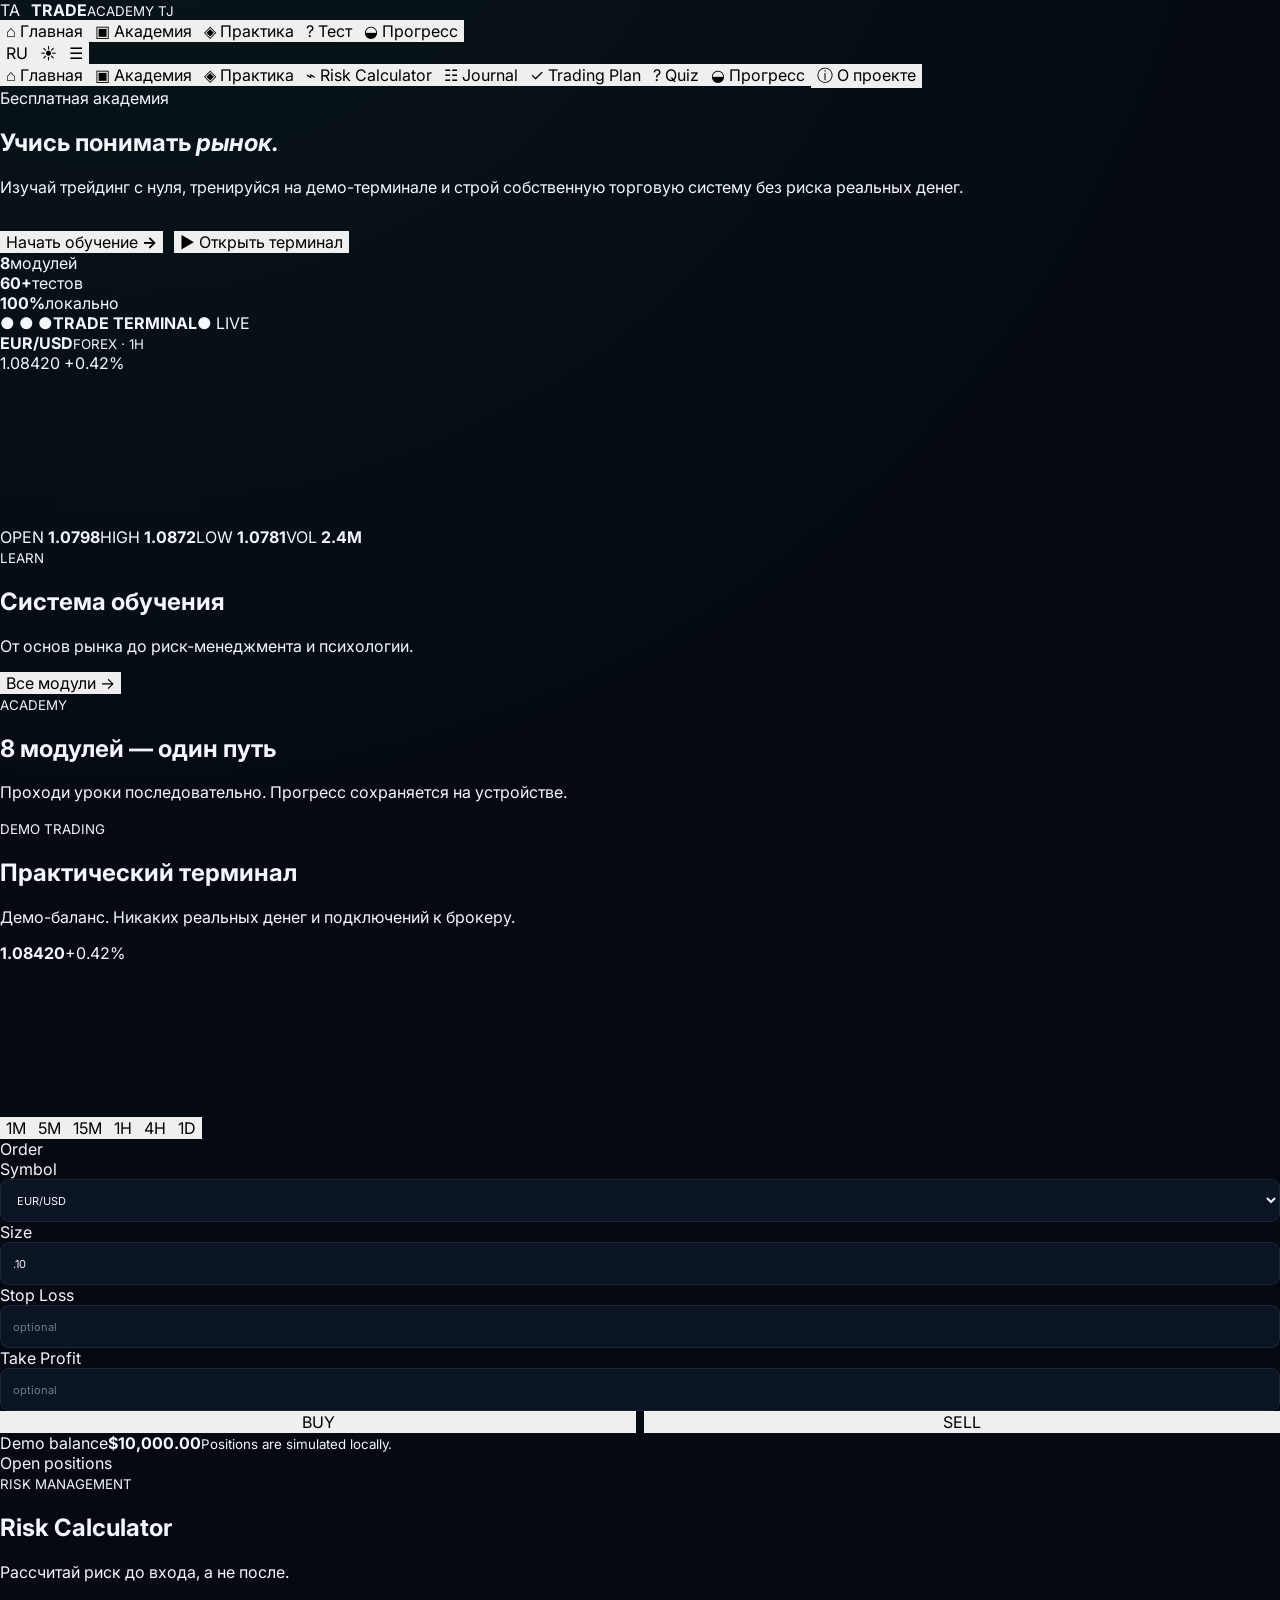
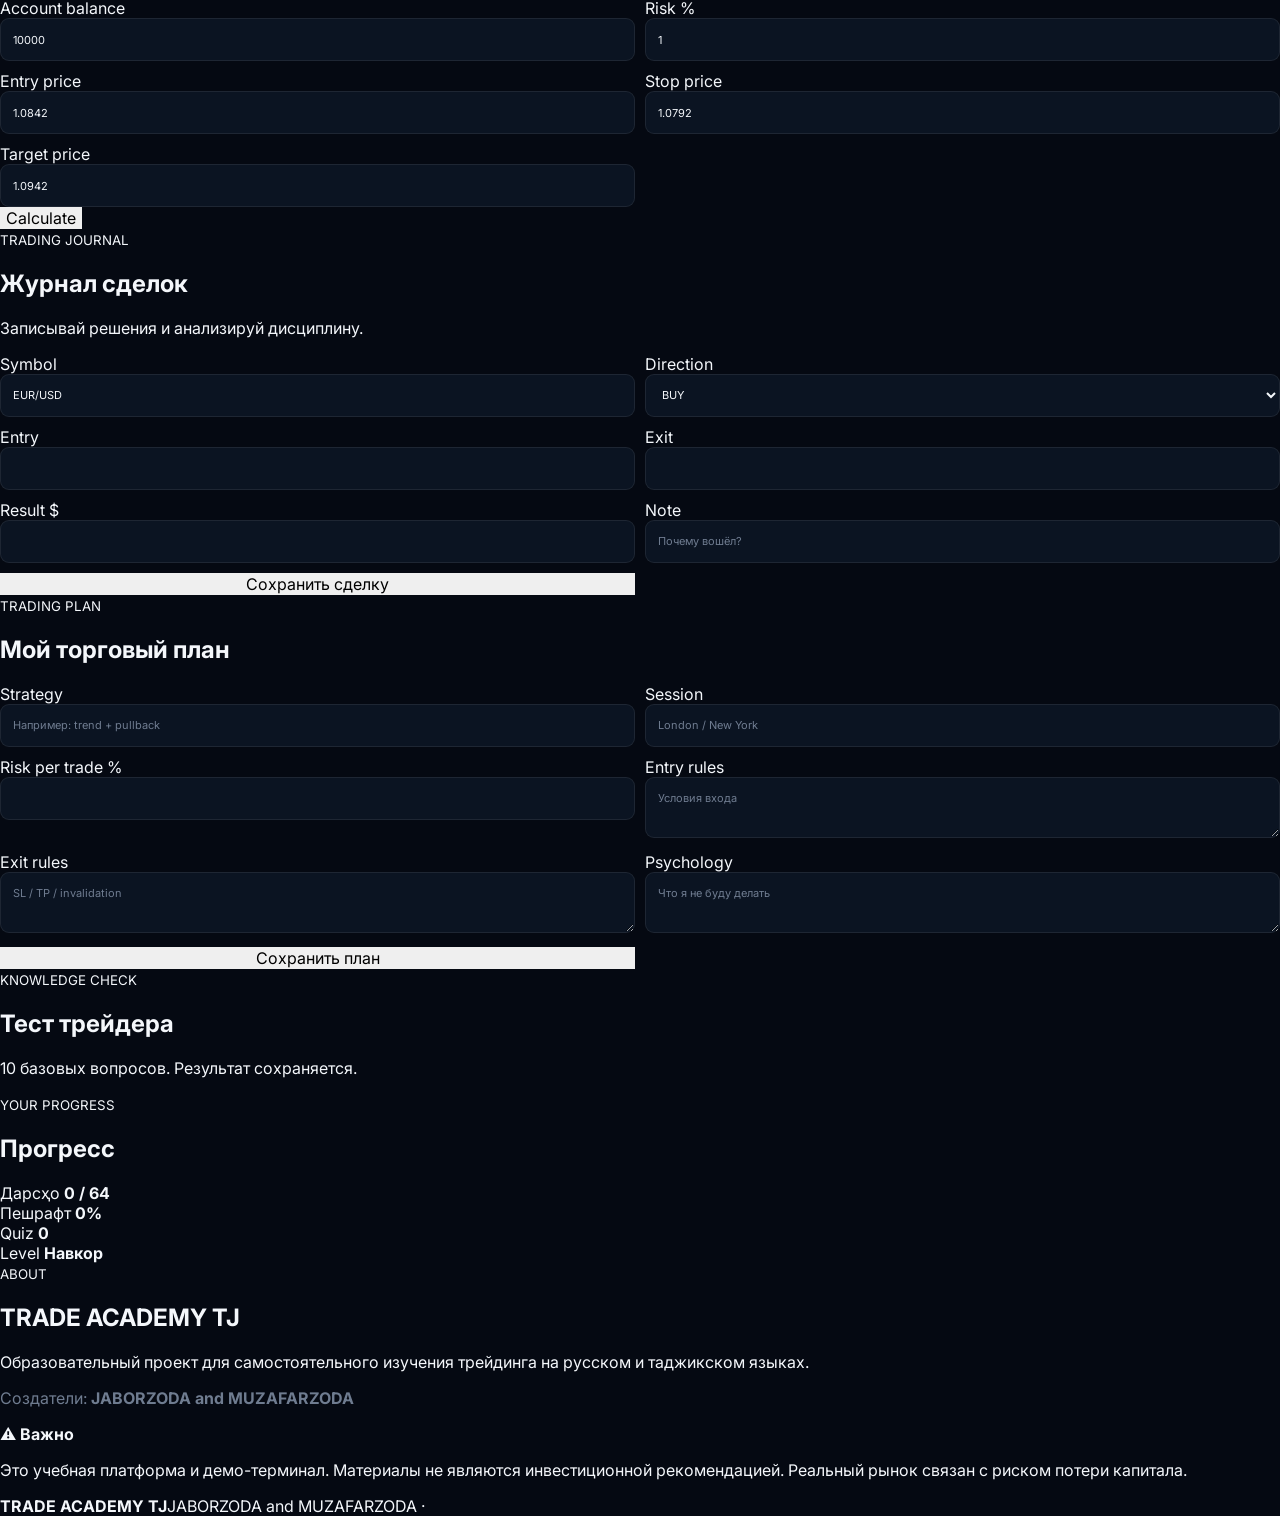
==== commit bbcac20d: "Rebuild Trade Academy TJ interface and structure" ====
--- a/index.html
+++ b/index.html
@@ -1,3464 +1,43 @@
-<!DOCTYPE html>
-<html lang="tg" data-theme="dark">
+<!doctype html>
+<html lang="ru" data-theme="dark">
 <head>
-    <meta charset="UTF-8">
-    <meta name="viewport" content="width=device-width, initial-scale=1.0, viewport-fit=cover">
+<meta charset="utf-8"><meta name="viewport" content="width=device-width,initial-scale=1,viewport-fit=cover">
+<meta name="theme-color" content="#07111f"><meta name="description" content="TRADE ACADEMY TJ — практическая академия трейдинга.">
+<meta name="author" content="JABORZODA and MUZAFARZODA">
+<title>TRADE ACADEMY TJ</title>
+<link rel="preconnect" href="https://fonts.googleapis.com"><link rel="preconnect" href="https://fonts.gstatic.com" crossorigin>
+<link href="https://fonts.googleapis.com/css2?family=Inter:wght@400;500;600;700;800;900&display=swap" rel="stylesheet">
+<link rel="stylesheet" href="style.css">
+</head>
+<body>
+<div class="bg-grid"></div><div class="ambient a1"></div><div class="ambient a2"></div>
+<header class="header"><div class="wrap head">
+<button class="brand" data-route="home"><span class="logo">TA</span><span><b>TRADE</b><small>ACADEMY TJ</small></span></button>
+<nav class="nav"><button data-route="home" class="active">⌂ <span data-i18n="home">Главная</span></button><button data-route="academy">▣ <span data-i18n="academy">Академия</span></button><button data-route="terminal">◈ <span data-i18n="practice">Практика</span></button><button data-route="quiz">? <span data-i18n="quiz">Тест</span></button><button data-route="progress">◒ <span data-i18n="progress">Прогресс</span></button></nav>
+<div class="actions"><button id="languageToggle" class="icon-btn">TJ</button><button id="themeToggle" class="icon-btn">☾</button><button id="menuBtn" class="icon-btn menu">☰</button></div></div></header>
+<aside id="mobileMenu" class="mobile"><button data-route="home">⌂ Главная</button><button data-route="academy">▣ Академия</button><button data-route="terminal">◈ Практика</button><button data-route="risk">⌁ Risk Calculator</button><button data-route="journal">☷ Journal</button><button data-route="plan">✓ Trading Plan</button><button data-route="quiz">? Quiz</button><button data-route="progress">◒ Прогресс</button><button data-route="about">ⓘ О проекте</button></aside>
+<main>
+<section id="home" class="section active"><div class="wrap hero"><div class="hero-copy"><span class="pill"><i></i> <span data-i18n="badge">Бесплатная академия</span></span><h1 data-i18n="title">Учись понимать <em>рынок.</em></h1><p data-i18n="lead">Изучай трейдинг с нуля, тренируйся на демо-терминале и строй собственную торговую систему без риска реальных денег.</p><div class="hero-actions"><button class="btn primary" data-route="academy">Начать обучение <b>→</b></button><button class="btn ghost" data-route="terminal">▶ Открыть терминал</button></div><div class="metrics"><div><b>8</b><span data-i18n="modules">модулей</span></div><div><b>60+</b><span data-i18n="tests">тестов</span></div><div><b>100%</b><span data-i18n="local">локально</span></div></div></div>
+<div class="terminal-card"><div class="top"><span class="dots">● ● ●</span><b>TRADE TERMINAL</b><span class="live">● LIVE</span></div><div class="quote"><div><strong>EUR/USD</strong><small>FOREX · 1H</small></div><div class="qprice" id="heroPrice">1.08420 <span id="heroChange">+0.42%</span></div></div><canvas id="heroCanvas"></canvas><div class="stats"><span>OPEN <b>1.0798</b></span><span>HIGH <b>1.0872</b></span><span>LOW <b>1.0781</b></span><span>VOL <b>2.4M</b></span></div></div></div>
+<div class="wrap"><div class="section-head"><div><small>LEARN</small><h2 data-i18n="learnTitle">Система обучения</h2><p data-i18n="learnText">От основ рынка до риск-менеджмента и психологии.</p></div><button class="link-btn" data-route="academy">Все модули →</button></div><div id="featuredCourses" class="cards"></div></div></section>
 
-    <meta name="theme-color" content="#07111f">
-    <meta name="description"
-          content="TRADE ACADEMY TJ — современная академия трейдинга на таджикском и русском языках.">
-    <meta name="author" content="JABORZODA and MUZAFARZODA">
+<section id="academy" class="section"><div class="wrap"><div class="page-head"><small>ACADEMY</small><h2 data-i18n="academyTitle">8 модулей — один путь</h2><p data-i18n="academyText">Проходи уроки последовательно. Прогресс сохраняется на устройстве.</p></div><div id="courseGrid" class="cards big"></div></div></section>
 
-    <title>TRADE ACADEMY TJ — Trading Education</title>
+<section id="terminal" class="section"><div class="wrap"><div class="page-head"><small>DEMO TRADING</small><h2>Практический терминал</h2><p>Демо-баланс. Никаких реальных денег и подключений к брокеру.</p></div><div class="trade-layout"><div class="panel chart-panel"><div class="panel-head"><div class="symbols" id="symbols"></div><div class="pricebox"><b id="marketPrice">1.08420</b><span id="marketChange">+0.42%</span></div></div><canvas id="mainCanvas"></canvas><div class="chart-tools"><button data-tf="1m">1M</button><button data-tf="5m">5M</button><button data-tf="15m">15M</button><button data-tf="1h" class="selected">1H</button><button data-tf="4h">4H</button><button data-tf="1d">1D</button></div></div>
+<div class="side"><div class="panel"><div class="panel-title">Order</div><label>Symbol<select id="orderSymbol"><option>EUR/USD</option><option>GBP/USD</option><option>USD/JPY</option><option>XAU/USD</option><option>BTC/USD</option></select></label><label>Size<input id="orderSize" type="number" min=".01" step=".01" value=".10"></label><label>Stop Loss<input id="orderSL" type="number" step=".0001" placeholder="optional"></label><label>Take Profit<input id="orderTP" type="number" step=".0001" placeholder="optional"></label><div class="order-buttons"><button id="buyBtn" class="btn buy">BUY</button><button id="sellBtn" class="btn sell">SELL</button></div></div><div class="panel balance"><span>Demo balance</span><strong id="balance">$10,000.00</strong><small>Positions are simulated locally.</small></div></div></div><div class="panel positions"><div class="panel-title">Open positions</div><div id="positions"></div></div></div></section>
 
-    <!-- Fonts -->
-    <link rel="preconnect" href="https://fonts.googleapis.com">
-    <link rel="preconnect" href="https://fonts.gstatic.com" crossorigin>
+<section id="risk" class="section"><div class="wrap"><div class="page-head"><small>RISK MANAGEMENT</small><h2>Risk Calculator</h2><p>Рассчитай риск до входа, а не после.</p></div><div class="calculator panel"><div class="form-grid"><label>Account balance<input id="riskBalance" type="number" value="10000"></label><label>Risk %<input id="riskPct" type="number" value="1" step=".1"></label><label>Entry price<input id="riskEntry" type="number" value="1.0842" step=".0001"></label><label>Stop price<input id="riskStop" type="number" value="1.0792" step=".0001"></label><label>Target price<input id="riskTarget" type="number" value="1.0942" step=".0001"></label></div><button id="calcRisk" class="btn primary">Calculate</button><div id="riskResult" class="result"></div></div></div></section>
 
-    <link
-        href="https://fonts.googleapis.com/css2?family=Inter:wght@400;500;600;700;800;900&display=swap"
-        rel="stylesheet"
-    >
+<section id="journal" class="section"><div class="wrap"><div class="page-head"><small>TRADING JOURNAL</small><h2>Журнал сделок</h2><p>Записывай решения и анализируй дисциплину.</p></div><form id="journalForm" class="panel form-grid"><label>Symbol<input id="jSymbol" value="EUR/USD"></label><label>Direction<select id="jSide"><option>BUY</option><option>SELL</option></select></label><label>Entry<input id="jEntry" type="number" step=".0001"></label><label>Exit<input id="jExit" type="number" step=".0001"></label><label>Result $<input id="jResult" type="number" step=".01"></label><label>Note<input id="jNote" placeholder="Почему вошёл?"></label><button class="btn primary" type="submit">Сохранить сделку</button></form><div id="journalList" class="journal-list"></div></div></section>
 
-    <!-- Main CSS -->
-    <link rel="stylesheet" href="style.css">
-</head>
+<section id="plan" class="section"><div class="wrap"><div class="page-head"><small>TRADING PLAN</small><h2>Мой торговый план</h2></div><form id="planForm" class="panel form-grid"><label>Strategy<input id="planStrategy" placeholder="Например: trend + pullback"></label><label>Session<input id="planSession" placeholder="London / New York"></label><label>Risk per trade %<input id="planRisk" type="number" value="1"></label><label>Entry rules<textarea id="planEntry" placeholder="Условия входа"></textarea></label><label>Exit rules<textarea id="planExit" placeholder="SL / TP / invalidation"></textarea></label><label>Psychology<textarea id="planPsychology" placeholder="Что я не буду делать"></textarea></label><button class="btn primary" type="submit">Сохранить план</button></form></div></section>
 
-<body>
+<section id="quiz" class="section"><div class="wrap"><div class="page-head"><small>KNOWLEDGE CHECK</small><h2>Тест трейдера</h2><p>10 базовых вопросов. Результат сохраняется.</p></div><div id="quizBox" class="quiz panel"></div></div></section>
 
-<!-- =========================================================
-     APP
-========================================================= -->
+<section id="progress" class="section"><div class="wrap"><div class="page-head"><small>YOUR PROGRESS</small><h2>Прогресс</h2></div><div id="progressStats" class="progress-grid"></div><div id="achievements" class="cards"></div></div></section>
 
-<div id="app" class="app">
-
-    <!-- =====================================================
-         HEADER
-    ====================================================== -->
-
-    <header class="site-header">
-
-        <div class="header-inner">
-
-            <!-- Logo -->
-
-            <button
-                class="brand"
-                id="brandButton"
-                data-route="home"
-                aria-label="TRADE ACADEMY TJ"
-            >
-                <span class="brand-mark">
-                    <span>TA</span>
-                </span>
-
-                <span class="brand-text">
-                    <strong>TRADE</strong>
-                    <small>ACADEMY TJ</small>
-                </span>
-            </button>
-
-
-            <!-- Desktop Navigation -->
-
-            <nav class="desktop-nav" id="desktopNav">
-
-                <button data-route="home" class="nav-link active">
-                    <span class="nav-icon">⌂</span>
-                    <span data-i18n="nav.home">Главная</span>
-                </button>
-
-                <button data-route="academy" class="nav-link">
-                    <span class="nav-icon">▣</span>
-                    <span data-i18n="nav.academy">Академия</span>
-                </button>
-
-                <button data-route="terminal" class="nav-link">
-                    <span class="nav-icon">◈</span>
-                    <span data-i18n="nav.terminal">Практика</span>
-                </button>
-
-                <button data-route="quiz" class="nav-link">
-                    <span class="nav-icon">?</span>
-                    <span data-i18n="nav.quiz">Тест</span>
-                </button>
-
-                <button data-route="progress" class="nav-link">
-                    <span class="nav-icon">◒</span>
-                    <span data-i18n="nav.progress">Прогресс</span>
-                </button>
-
-                <button data-route="about" class="nav-link">
-                    <span class="nav-icon">ⓘ</span>
-                    <span data-i18n="nav.about">О проекте</span>
-                </button>
-
-            </nav>
-
-
-            <!-- Header Actions -->
-
-            <div class="header-actions">
-
-                <!-- Language -->
-
-                <button
-                    class="header-action language-button"
-                    id="languageToggle"
-                    aria-label="Change language"
-                >
-                    <span id="currentLanguage">TJ</span>
-                </button>
-
-
-                <!-- Theme -->
-
-                <button
-                    class="header-action theme-button"
-                    id="themeToggle"
-                    aria-label="Change theme"
-                >
-                    <span id="themeIcon">☾</span>
-                </button>
-
-
-                <!-- Mobile menu -->
-
-                <button
-                    class="header-action menu-button"
-                    id="mobileMenuButton"
-                    aria-label="Open menu"
-                    aria-expanded="false"
-                >
-                    <span></span>
-                    <span></span>
-                    <span></span>
-                </button>
-
-            </div>
-
-        </div>
-
-    </header>
-
-
-    <!-- =====================================================
-         MOBILE MENU
-    ====================================================== -->
-
-    <aside class="mobile-menu" id="mobileMenu">
-
-        <div class="mobile-menu-header">
-
-            <div class="mobile-brand">
-                <span class="brand-mark">TA</span>
-
-                <div>
-                    <strong>TRADE ACADEMY</strong>
-                    <small>TJ</small>
-                </div>
-            </div>
-
-            <button id="mobileMenuClose" class="close-button">
-                ×
-            </button>
-
-        </div>
-
-
-        <nav class="mobile-nav">
-
-            <button data-route="home">
-                <span>⌂</span>
-                <span data-i18n="nav.home">Главная</span>
-            </button>
-
-            <button data-route="academy">
-                <span>▣</span>
-                <span data-i18n="nav.academy">Академия</span>
-            </button>
-
-            <button data-route="terminal">
-                <span>◈</span>
-                <span data-i18n="nav.terminal">Практика</span>
-            </button>
-
-            <button data-route="quiz">
-                <span>?</span>
-                <span data-i18n="nav.quiz">Тест</span>
-            </button>
-
-            <button data-route="progress">
-                <span>◒</span>
-                <span data-i18n="nav.progress">Прогресс</span>
-            </button>
-
-            <button data-route="about">
-                <span>ⓘ</span>
-                <span data-i18n="nav.about">О проекте</span>
-            </button>
-
-        </nav>
-
-
-        <div class="mobile-menu-footer">
-
-            <button id="mobileLanguageToggle">
-                🌐
-                <span data-i18n="settings.language">Язык</span>
-                <strong id="mobileLanguage">Тоҷикӣ</strong>
-            </button>
-
-            <button id="mobileThemeToggle">
-                ◐
-                <span data-i18n="settings.theme">Тема</span>
-            </button>
-
-        </div>
-
-    </aside>
-
-
-    <!-- =====================================================
-         MAIN
-    ====================================================== -->
-
-    <main id="mainContent">
-
-
-        <!-- =================================================
-             HOME
-        ================================================== -->
-
-        <section
-            id="home"
-            class="page-section active"
-            data-page="home"
-        >
-
-            <!-- Hero -->
-
-            <div class="hero-section">
-
-                <div class="hero-background">
-                    <div class="hero-grid"></div>
-                    <div class="hero-glow hero-glow-one"></div>
-                    <div class="hero-glow hero-glow-two"></div>
-                </div>
-
-
-                <div class="container hero-container">
-
-                    <div class="hero-content">
-
-                        <div class="hero-badge">
-                            <span class="status-dot"></span>
-
-                            <span data-i18n="hero.badge">
-                                Бесплатная Trading Academy
-                            </span>
-                        </div>
-
-
-                        <h1 class="hero-title">
-
-                            <span data-i18n="hero.title1">
-                                Научись понимать
-                            </span>
-
-                            <span class="gradient-text"
-                                  data-i18n="hero.title2">
-                                рынок.
-                            </span>
-
-                        </h1>
-
-
-                        <p class="hero-description"
-                           data-i18n="hero.description">
-
-                            Изучай трейдинг с нуля, практикуйся на
-                            демо-рынке и создавай собственную торговую систему.
-
-                        </p>
-
-
-                        <div class="hero-actions">
-
-                            <button
-                                class="primary-button"
-                                data-route="academy"
-                            >
-                                <span data-i18n="hero.start">
-                                    Начать обучение
-                                </span>
-
-                                <span>→</span>
-                            </button>
-
-
-                            <button
-                                class="secondary-button"
-                                data-route="terminal"
-                            >
-                                <span>▶</span>
-
-                                <span data-i18n="hero.practice">
-                                    Попробовать практику
-                                </span>
-                            </button>
-
-                        </div>
-
-
-                        <div class="hero-trust">
-
-                            <div class="trust-item">
-                                <strong>60+</strong>
-                                <span data-i18n="hero.tests">
-                                    тестов
-                                </span>
-                            </div>
-
-                            <div class="trust-divider"></div>
-
-                            <div class="trust-item">
-                                <strong>8</strong>
-                                <span data-i18n="hero.modules">
-                                    модулей
-                                </span>
-                            </div>
-
-                            <div class="trust-divider"></div>
-
-                            <div class="trust-item">
-                                <strong>2</strong>
-                                <span data-i18n="hero.languages">
-                                    языка
-                                </span>
-                            </div>
-
-                        </div>
-
-                    </div>
-
-
-                    <!-- Hero Market Card -->
-
-                    <div class="hero-terminal">
-
-                        <div class="terminal-window">
-
-                            <div class="terminal-topbar">
-
-                                <div class="terminal-dots">
-                                    <span></span>
-                                    <span></span>
-                                    <span></span>
-                                </div>
-
-                                <span class="terminal-title">
-                                    TRADE TERMINAL
-                                </span>
-
-                                <span class="terminal-live">
-                                    <i></i>
-                                    LIVE
-                                </span>
-
-                            </div>
-
-
-                            <div class="mini-market-header">
-
-                                <div>
-                                    <span class="mini-symbol">
-                                        EUR/USD
-                                    </span>
-
-                                    <small>
-                                        FOREX
-                                    </small>
-                                </div>
-
-                                <div class="mini-price">
-                                    <strong id="heroPrice">
-                                        1.08420
-                                    </strong>
-
-                                    <span id="heroChange">
-                                        +0.42%
-                                    </span>
-                                </div>
-
-                            </div>
-
-
-                            <div
-                                class="mini-chart"
-                                id="heroChart"
-                                aria-label="EUR/USD chart"
-                            >
-
-                                <!-- Chart generated by JavaScript -->
-
-                                <div class="chart-placeholder">
-                                    <span>Loading market...</span>
-                                </div>
-
-                            </div>
-
-
-                            <div class="mini-market-stats">
-
-                                <div>
-                                    <small>OPEN</small>
-                                    <strong>1.0798</strong>
-                                </div>
-
-                                <div>
-                                    <small>HIGH</small>
-                                    <strong>1.0872</strong>
-                                </div>
-
-                                <div>
-                                    <small>LOW</small>
-                                    <strong>1.0781</strong>
-                                </div>
-
-                                <div>
-                                    <small>VOL</small>
-                                    <strong>2.4M</strong>
-                                </div>
-
-                            </div>
-
-                        </div>
-
-                    </div>
-
-                </div>
-
-            </div>
-
-
-            <!-- Market Ticker -->
-
-            <div class="market-ticker">
-
-                <div class="ticker-track">
-
-                    <div class="ticker-item">
-                        <span>EUR/USD</span>
-                        <strong>1.0842</strong>
-                        <em class="positive">+0.42%</em>
-                    </div>
-
-                    <div class="ticker-item">
-                        <span>GBP/USD</span>
-                        <strong>1.2741</strong>
-                        <em class="positive">+0.18%</em>
-                    </div>
-
-                    <div class="ticker-item">
-                        <span>USD/JPY</span>
-                        <strong>149.82</strong>
-                        <em class="negative">-0.31%</em>
-                    </div>
-
-                    <div class="ticker-item">
-                        <span>XAU/USD</span>
-                        <strong>2,365.40</strong>
-                        <em class="positive">+0.76%</em>
-                    </div>
-
-                    <div class="ticker-item">
-                        <span>BTC/USD</span>
-                        <strong>64,820</strong>
-                        <em class="positive">+1.24%</em>
-                    </div>
-
-                </div>
-
-            </div>
-
-
-            <!-- Academy Introduction -->
-
-            <div class="container section-container">
-
-                <div class="section-heading">
-
-                    <div>
-                        <span class="section-kicker"
-                              data-i18n="home.kicker">
-                            ОБУЧЕНИЕ
-                        </span>
-
-                        <h2 data-i18n="home.title">
-                            Всё необходимое в одной академии
-                        </h2>
-
-                        <p data-i18n="home.description">
-                            От самых основ до создания собственного
-                            торгового плана.
-                        </p>
-                    </div>
-
-                    <button
-                        class="text-button"
-                        data-route="academy"
-                    >
-                        <span data-i18n="common.viewAll">
-                            Смотреть всё
-                        </span>
-
-                        →
-                    </button>
-
-                </div>
-
-
-                <!-- Featured Courses -->
-
-                <div
-                    class="course-grid"
-                    id="featuredCourses"
-                >
-
-                    <!-- Generated by JavaScript -->
-
-                </div>
-
-            </div>
-
-
-            <!-- Feature Cards -->
-
-            <div class="container section-container">
-
-                <div class="feature-grid">
-
-                    <article class="feature-card">
-
-                        <div class="feature-icon">◈</div>
-
-                        <h3 data-i18n="features.practice.title">
-                            Демо-трейдинг
-                        </h3>
-
-                        <p data-i18n="features.practice.text">
-                            Практикуй входы, выходы, Stop Loss и
-                            Take Profit без риска реальных денег.
-                        </p>
-
-                        <button
-                            class="feature-link"
-                            data-route="terminal"
-                        >
-                            <span data-i18n="common.open">
-                                Открыть
-                            </span>
-                            →
-                        </button>
-
-                    </article>
-
-
-                    <article class="feature-card">
-
-                        <div class="feature-icon">⌁</div>
-
-                        <h3 data-i18n="features.risk.title">
-                            Risk Calculator
-                        </h3>
-
-                        <p data-i18n="features.risk.text">
-                            Рассчитай размер позиции и потенциальный
-                            риск перед сделкой.
-                        </p>
-
-                        <button
-                            class="feature-link"
-                            data-route="risk"
-                        >
-                            <span data-i18n="common.calculate">
-                                Рассчитать
-                            </span>
-                            →
-                        </button>
-
-                    </article>
-
-
-                    <article class="feature-card">
-
-                        <div class="feature-icon">✓</div>
-
-                        <h3 data-i18n="features.progress.title">
-                            Личный прогресс
-                        </h3>
-
-                        <p data-i18n="features.progress.text">
-                            Отслеживай уроки, тесты, достижения и
-                            общий прогресс обучения.
-                        </p>
-
-                        <button
-                            class="feature-link"
-                            data-route="progress"
-                        >
-                            <span data-i18n="common.open">
-                                Открыть
-                            </span>
-                            →
-                        </button>
-
-                    </article>
-
-                </div>
-
-            </div>
-
-        </section>
-
-
-        <!-- =================================================
-             ACADEMY
-        ================================================== -->
-
-        <section
-            id="academy"
-            class="page-section"
-            data-page="academy"
-        >
-
-            <div class="container page-container">
-
-                <div class="page-header">
-
-                    <div>
-
-                        <span class="section-kicker"
-                              data-i18n="academy.kicker">
-                            TRADE ACADEMY
-                        </span>
-
-                        <h1 data-i18n="academy.title">
-                            Академия трейдинга
-                        </h1>
-
-                        <p data-i18n="academy.description">
-                            Последовательное обучение от нуля
-                            до собственного торгового плана.
-                        </p>
-
-                    </div>
-
-                    <div class="page-header-stat">
-                        <strong id="academyProgressPercent">
-                            0%
-                        </strong>
-
-                        <span data-i18n="academy.completed">
-                            завершено
-                        </span>
-                    </div>
-
-                </div>
-
-
-                <!-- Progress -->
-
-                <div class="academy-progress-card">
-
-                    <div class="progress-card-top">
-
-                        <div>
-                            <span data-i18n="academy.yourProgress">
-                                Ваш прогресс
-                            </span>
-
-                            <strong id="academyProgressText">
-                                0 / 8 модулей
-                            </strong>
-                        </div>
-
-                        <span id="academyProgressValue">
-                            0%
-                        </span>
-
-                    </div>
-
-                    <div class="progress-bar">
-                        <span id="academyProgressBar"></span>
-                    </div>
-
-                </div>
-
-
-                <!-- Course Filters -->
-
-                <div class="course-filters">
-
-                    <button
-                        class="filter-button active"
-                        data-course-filter="all"
-                        data-i18n="filters.all"
-                    >
-                        Все
-                    </button>
-
-                    <button
-                        class="filter-button"
-                        data-course-filter="beginner"
-                        data-i18n="filters.beginner"
-                    >
-                        Начинающим
-                    </button>
-
-                    <button
-                        class="filter-button"
-                        data-course-filter="technical"
-                        data-i18n="filters.technical"
-                    >
-                        Технический анализ
-                    </button>
-
-                    <button
-                        class="filter-button"
-                        data-course-filter="risk"
-                        data-i18n="filters.risk"
-                    >
-                        Risk Management
-                    </button>
-
-                    <button
-                        class="filter-button"
-                        data-course-filter="psychology"
-                        data-i18n="filters.psychology"
-                    >
-                        Психология
-                    </button>
-
-                </div>
-
-
-                <!-- Course Grid -->
-
-                <div
-                    class="course-grid academy-course-grid"
-                    id="academyCourses"
-                >
-
-                    <!-- Generated by JS -->
-
-                </div>
-
-            </div>
-
-        </section>
-
-
-        <!-- =================================================
-             LESSON VIEW
-        ================================================== -->
-
-        <section
-            id="lessonView"
-            class="page-section"
-            data-page="lesson"
-        >
-
-            <div class="container lesson-container">
-
-                <button
-                    class="back-button"
-                    data-route="academy"
-                >
-                    ←
-                    <span data-i18n="common.back">
-                        Назад
-                    </span>
-                </button>
-
-
-                <div class="lesson-layout">
-
-                    <!-- Lesson Main -->
-
-                    <article class="lesson-main">
-
-                        <div class="lesson-header">
-
-                            <span
-                                id="lessonModule"
-                                class="lesson-module"
-                            >
-                                MODULE 01
-                            </span>
-
-                            <h1 id="lessonTitle">
-                                Основы трейдинга
-                            </h1>
-
-                            <p id="lessonDescription">
-                                Загрузка урока...
-                            </p>
-
-                        </div>
-
-
-                        <div
-                            id="lessonContent"
-                            class="lesson-content"
-                        >
-
-                            <!-- Generated by JS -->
-
-                        </div>
-
-
-                        <!-- Lesson Quiz -->
-
-                        <div
-                            id="lessonQuiz"
-                            class="lesson-quiz"
-                        >
-
-                            <!-- Generated by JS -->
-
-                        </div>
-
-
-                        <!-- Lesson Actions -->
-
-                        <div class="lesson-actions">
-
-                            <button
-                                class="secondary-button"
-                                id="previousLesson"
-                            >
-                                ←
-                                <span data-i18n="lesson.previous">
-                                    Предыдущий
-                                </span>
-                            </button>
-
-                            <button
-                                class="primary-button"
-                                id="completeLesson"
-                            >
-                                <span data-i18n="lesson.complete">
-                                    Завершить урок
-                                </span>
-                                ✓
-                            </button>
-
-                            <button
-                                class="secondary-button"
-                                id="nextLesson"
-                            >
-                                <span data-i18n="lesson.next">
-                                    Следующий
-                                </span>
-                                →
-                            </button>
-
-                        </div>
-
-                    </article>
-
-
-                    <!-- Lesson Sidebar -->
-
-                    <aside class="lesson-sidebar">
-
-                        <div class="sidebar-card">
-
-                            <h3 data-i18n="lesson.courseProgress">
-                                Прогресс курса
-                            </h3>
-
-                            <div class="circular-progress"
-                                 id="lessonCircularProgress">
-
-                                <strong>0%</strong>
-
-                            </div>
-
-                            <p id="lessonProgressLabel">
-                                0 / 0 уроков
-                            </p>
-
-                        </div>
-
-
-                        <div class="sidebar-card">
-
-                            <h3 data-i18n="lesson.contents">
-                                Содержание
-                            </h3>
-
-                            <div
-                                id="lessonSidebarList"
-                                class="lesson-sidebar-list"
-                            >
-                                <!-- JS -->
-                            </div>
-
-                        </div>
-
-                    </aside>
-
-                </div>
-
-            </div>
-
-        </section>
-
-
-        <!-- =================================================
-             TERMINAL / PRACTICE
-        ================================================== -->
-
-        <section
-            id="terminal"
-            class="page-section"
-            data-page="terminal"
-        >
-
-            <div class="container page-container">
-
-                <div class="page-header terminal-page-header">
-
-                    <div>
-
-                        <span class="section-kicker">
-                            PRACTICE TERMINAL
-                        </span>
-
-                        <h1 data-i18n="terminal.title">
-                            Демо-трейдинг
-                        </h1>
-
-                        <p data-i18n="terminal.description">
-                            Практикуй торговлю виртуальными деньгами.
-                            Реальные деньги не используются.
-                        </p>
-
-                    </div>
-
-
-                    <div class="demo-badge">
-                        <span></span>
-                        DEMO MODE
-                    </div>
-
-                </div>
-
-
-                <!-- Trading Account -->
-
-                <div class="account-stats">
-
-                    <div class="account-stat">
-
-                        <span data-i18n="terminal.balance">
-                            Баланс
-                        </span>
-
-                        <strong id="demoBalance">
-                            $10,000.00
-                        </strong>
-
-                    </div>
-
-                    <div class="account-stat">
-
-                        <span data-i18n="terminal.equity">
-                            Equity
-                        </span>
-
-                        <strong id="demoEquity">
-                            $10,000.00
-                        </strong>
-
-                    </div>
-
-                    <div class="account-stat">
-
-                        <span data-i18n="terminal.pnl">
-                            P/L
-                        </span>
-
-                        <strong id="demoPnL">
-                            $0.00
-                        </strong>
-
-                    </div>
-
-                    <div class="account-stat">
-
-                        <span data-i18n="terminal.positions">
-                            Позиций
-                        </span>
-
-                        <strong id="positionCount">
-                            0
-                        </strong>
-
-                    </div>
-
-                </div>
-
-
-                <!-- Terminal -->
-
-                <div class="trading-terminal">
-
-                    <!-- Instruments -->
-
-                    <div class="terminal-instruments">
-
-                        <div class="instrument-list"
-                             id="instrumentList">
-
-                            <button
-                                class="instrument active"
-                                data-symbol="EURUSD"
-                            >
-                                <span>EUR/USD</span>
-                                <small>1.08420</small>
-                            </button>
-
-                            <button
-                                class="instrument"
-                                data-symbol="GBPUSD"
-                            >
-                                <span>GBP/USD</span>
-                                <small>1.27410</small>
-                            </button>
-
-                            <button
-                                class="instrument"
-                                data-symbol="USDJPY"
-                            >
-                                <span>USD/JPY</span>
-                                <small>149.820</small>
-                            </button>
-
-                            <button
-                                class="instrument"
-                                data-symbol="XAUUSD"
-                            >
-                                <span>XAU/USD</span>
-                                <small>2365.40</small>
-                            </button>
-
-                            <button
-                                class="instrument"
-                                data-symbol="BTCUSD"
-                            >
-                                <span>BTC/USD</span>
-                                <small>64820</small>
-                            </button>
-
-                        </div>
-
-                    </div>
-
-
-                    <!-- Chart Area -->
-
-                    <div class="trading-chart-area">
-
-                        <div class="chart-toolbar">
-
-                            <div class="selected-market">
-
-                                <strong id="selectedSymbol">
-                                    EUR/USD
-                                </strong>
-
-                                <span id="selectedMarketType">
-                                    FOREX
-                                </span>
-
-                                <span
-                                    id="selectedMarketChange"
-                                    class="positive"
-                                >
-                                    +0.42%
-                                </span>
-
-                            </div>
-
-
-                            <div class="timeframes">
-
-                                <button
-                                    class="timeframe active"
-                                    data-timeframe="1m"
-                                >
-                                    1m
-                                </button>
-
-                                <button
-                                    class="timeframe"
-                                    data-timeframe="5m"
-                                >
-                                    5m
-                                </button>
-
-                                <button
-                                    class="timeframe"
-                                    data-timeframe="15m"
-                                >
-                                    15m
-                                </button>
-
-                                <button
-                                    class="timeframe"
-                                    data-timeframe="1h"
-                                >
-                                    1H
-                                </button>
-
-                                <button
-                                    class="timeframe"
-                                    data-timeframe="4h"
-                                >
-                                    4H
-                                </button>
-
-                                <button
-                                    class="timeframe"
-                                    data-timeframe="1d"
-                                >
-                                    1D
-                                </button>
-
-                            </div>
-
-                        </div>
-
-
-                        <div
-                            id="tradingChart"
-                            class="trading-chart"
-                        >
-
-                            <!-- Realistic JS chart -->
-
-                            <div class="chart-placeholder">
-                                <span>
-                                    Loading chart...
-                                </span>
-                            </div>
-
-                        </div>
-
-
-                        <div class="chart-footer">
-
-                            <div>
-                                <small>O</small>
-                                <strong id="chartOpen">1.07980</strong>
-                            </div>
-
-                            <div>
-                                <small>H</small>
-                                <strong id="chartHigh">1.08720</strong>
-                            </div>
-
-                            <div>
-                                <small>L</small>
-                                <strong id="chartLow">1.07810</strong>
-                            </div>
-
-                            <div>
-                                <small>C</small>
-                                <strong id="chartClose">1.08420</strong>
-                            </div>
-
-                        </div>
-
-                    </div>
-
-
-                    <!-- Order Panel -->
-
-                    <aside class="order-panel">
-
-                        <div class="order-panel-header">
-
-                            <h3 data-i18n="terminal.order">
-                                Новая сделка
-                            </h3>
-
-                            <span class="demo-label">
-                                DEMO
-                            </span>
-
-                        </div>
-
-
-                        <div class="order-price">
-
-                            <span data-i18n="terminal.marketPrice">
-                                Рыночная цена
-                            </span>
-
-                            <strong id="orderPrice">
-                                1.08420
-                            </strong>
-
-                        </div>
-
-
-                        <div class="form-group">
-
-                            <label for="orderVolume"
-                                   data-i18n="terminal.volume">
-                                Объём
-                            </label>
-
-                            <input
-                                id="orderVolume"
-                                type="number"
-                                min="0.01"
-                                max="100"
-                                step="0.01"
-                                value="0.10"
-                            >
-
-                        </div>
-
-
-                        <div class="form-row">
-
-                            <div class="form-group">
-
-                                <label for="orderStopLoss">
-                                    Stop Loss
-                                </label>
-
-                                <input
-                                    id="orderStopLoss"
-                                    type="number"
-                                    step="0.00001"
-                                    placeholder="Optional"
-                                >
-
-                            </div>
-
-
-                            <div class="form-group">
-
-                                <label for="orderTakeProfit">
-                                    Take Profit
-                                </label>
-
-                                <input
-                                    id="orderTakeProfit"
-                                    type="number"
-                                    step="0.00001"
-                                    placeholder="Optional"
-                                >
-
-                            </div>
-
-                        </div>
-
-
-                        <div class="order-risk-info">
-
-                            <div>
-                                <span data-i18n="terminal.risk">
-                                    Риск
-                                </span>
-
-                                <strong id="orderRisk">
-                                    1.0%
-                                </strong>
-                            </div>
-
-                            <div>
-                                <span data-i18n="terminal.margin">
-                                    Margin
-                                </span>
-
-                                <strong id="orderMargin">
-                                    $100
-                                </strong>
-                            </div>
-
-                        </div>
-
-
-                        <div class="order-buttons">
-
-                            <button
-                                class="sell-button"
-                                id="sellButton"
-                            >
-                                <span>SELL</span>
-                                <small id="sellPrice">
-                                    1.08410
-                                </small>
-                            </button>
-
-                            <button
-                                class="buy-button"
-                                id="buyButton"
-                            >
-                                <span>BUY</span>
-                                <small id="buyPrice">
-                                    1.08430
-                                </small>
-                            </button>
-
-                        </div>
-
-
-                        <button
-                            class="reset-demo-button"
-                            id="resetDemoAccount"
-                        >
-                            ↻
-                            <span data-i18n="terminal.reset">
-                                Сбросить демо-счёт
-                            </span>
-                        </button>
-
-                    </aside>
-
-                </div>
-
-
-                <!-- Positions -->
-
-                <div class="terminal-section-card">
-
-                    <div class="card-heading">
-
-                        <div>
-                            <span class="section-kicker">
-                                POSITIONS
-                            </span>
-
-                            <h2 data-i18n="terminal.openPositions">
-                                Открытые позиции
-                            </h2>
-                        </div>
-
-                        <span id="openPositionsCount">
-                            0
-                        </span>
-
-                    </div>
-
-
-                    <div
-                        id="positionsTable"
-                        class="data-table-wrapper"
-                    >
-
-                        <div class="empty-state">
-
-                            <div>◌</div>
-
-                            <h3 data-i18n="terminal.noPositions">
-                                Нет открытых позиций
-                            </h3>
-
-                            <p data-i18n="terminal.noPositionsText">
-                                Открой демо-сделку через BUY или SELL.
-                            </p>
-
-                        </div>
-
-                    </div>
-
-                </div>
-
-
-                <!-- Trade History -->
-
-                <div class="terminal-section-card">
-
-                    <div class="card-heading">
-
-                        <div>
-                            <span class="section-kicker">
-                                HISTORY
-                            </span>
-
-                            <h2 data-i18n="terminal.history">
-                                История сделок
-                            </h2>
-                        </div>
-
-                    </div>
-
-                    <div
-                        id="tradeHistory"
-                        class="data-table-wrapper"
-                    >
-
-                        <div class="empty-state">
-
-                            <div>⌁</div>
-
-                            <h3 data-i18n="terminal.noHistory">
-                                История пуста
-                            </h3>
-
-                        </div>
-
-                    </div>
-
-                </div>
-
-            </div>
-
-        </section>
-
-
-        <!-- =================================================
-             RISK CALCULATOR
-        ================================================== -->
-
-        <section
-            id="risk"
-            class="page-section"
-            data-page="risk"
-        >
-
-            <div class="container page-container">
-
-                <div class="page-header">
-
-                    <div>
-
-                        <span class="section-kicker">
-                            RISK MANAGEMENT
-                        </span>
-
-                        <h1 data-i18n="risk.title">
-                            Risk Calculator
-                        </h1>
-
-                        <p data-i18n="risk.description">
-                            Рассчитай допустимый риск перед открытием сделки.
-                        </p>
-
-                    </div>
-
-                </div>
-
-
-                <div class="risk-layout">
-
-                    <div class="calculator-card">
-
-                        <div class="calculator-heading">
-
-                            <h2 data-i18n="risk.parameters">
-                                Параметры сделки
-                            </h2>
-
-                            <p data-i18n="risk.parametersText">
-                                Укажи размер счёта и параметры риска.
-                            </p>
-
-                        </div>
-
-
-                        <div class="form-grid">
-
-                            <div class="form-group">
-
-                                <label for="riskBalance"
-                                       data-i18n="risk.balance">
-                                    Баланс
-                                </label>
-
-                                <div class="input-with-prefix">
-                                    <span>$</span>
-
-                                    <input
-                                        id="riskBalance"
-                                        type="number"
-                                        value="10000"
-                                        min="0"
-                                    >
-                                </div>
-
-                            </div>
-
-
-                            <div class="form-group">
-
-                                <label for="riskPercent"
-                                       data-i18n="risk.riskPercent">
-                                    Риск на сделку
-                                </label>
-
-                                <div class="input-with-suffix">
-                                    <input
-                                        id="riskPercent"
-                                        type="number"
-                                        value="1"
-                                        min="0"
-                                        max="100"
-                                        step="0.1"
-                                    >
-
-                                    <span>%</span>
-                                </div>
-
-                            </div>
-
-
-                            <div class="form-group">
-
-                                <label for="riskEntry"
-                                       data-i18n="risk.entry">
-                                    Цена входа
-                                </label>
-
-                                <input
-                                    id="riskEntry"
-                                    type="number"
-                                    value="1.08420"
-                                    step="0.00001"
-                                >
-
-                            </div>
-
-
-                            <div class="form-group">
-
-                                <label for="riskStop"
-                                       data-i18n="risk.stop">
-                                    Stop Loss
-                                </label>
-
-                                <input
-                                    id="riskStop"
-                                    type="number"
-                                    value="1.08020"
-                                    step="0.00001"
-                                >
-
-                            </div>
-
-                        </div>
-
-
-                        <button
-                            class="primary-button full-width"
-                            id="calculateRisk"
-                        >
-                            <span data-i18n="risk.calculate">
-                                Рассчитать риск
-                            </span>
-
-                            →
-                        </button>
-
-                    </div>
-
-
-                    <div class="risk-result-card">
-
-                        <div class="risk-result-top">
-
-                            <span data-i18n="risk.result">
-                                Результат
-                            </span>
-
-                            <div
-                                id="riskLevel"
-                                class="risk-level safe"
-                            >
-                                LOW RISK
-                            </div>
-
-                        </div>
-
-
-                        <div class="risk-main-value">
-
-                            <span data-i18n="risk.moneyAtRisk">
-                                Максимальный риск
-                            </span>
-
-                            <strong id="riskMoney">
-                                $100.00
-                            </strong>
-
-                        </div>
-
-
-                        <div class="risk-result-grid">
-
-                            <div>
-                                <span data-i18n="risk.distance">
-                                    Stop Distance
-                                </span>
-
-                                <strong id="riskDistance">
-                                    40 pips
-                                </strong>
-                            </div>
-
-                            <div>
-                                <span data-i18n="risk.position">
-                                    Position Size
-                                </span>
-
-                                <strong id="riskPosition">
-                                    0.25 lot
-                                </strong>
-                            </div>
-
-                            <div>
-                                <span data-i18n="risk.ratio">
-                                    Risk %
-                                </span>
-
-                                <strong id="riskResultPercent">
-                                    1.00%
-                                </strong>
-                            </div>
-
-                            <div>
-                                <span data-i18n="risk.reward">
-                                    Suggested R:R
-                                </span>
-
-                                <strong>
-                                    1:2
-                                </strong>
-                            </div>
-
-                        </div>
-
-
-                        <div class="risk-warning">
-
-                            <span>ⓘ</span>
-
-                            <p data-i18n="risk.warning">
-                                Риск-менеджмент не гарантирует прибыль.
-                                Он помогает контролировать возможные потери.
-                            </p>
-
-                        </div>
-
-                    </div>
-
-                </div>
-
-
-                <!-- Risk Rules -->
-
-                <div class="risk-rules">
-
-                    <div class="section-heading">
-
-                        <div>
-
-                            <span class="section-kicker">
-                                RULES
-                            </span>
-
-                            <h2 data-i18n="risk.rulesTitle">
-                                Основы управления риском
-                            </h2>
-
-                        </div>
-
-                    </div>
-
-
-                    <div class="rule-grid">
-
-                        <article class="rule-card">
-                            <span>01</span>
-
-                            <h3 data-i18n="risk.rule1.title">
-                                Не рискуй всем счётом
-                            </h3>
-
-                            <p data-i18n="risk.rule1.text">
-                                Размер риска должен быть заранее определён
-                                до открытия позиции.
-                            </p>
-                        </article>
-
-
-                        <article class="rule-card">
-                            <span>02</span>
-
-                            <h3 data-i18n="risk.rule2.title">
-                                Используй Stop Loss
-                            </h3>
-
-                            <p data-i18n="risk.rule2.text">
-                                Заранее определи точку, где идея сделки
-                                становится неверной.
-                            </p>
-                        </article>
-
-
-                        <article class="rule-card">
-                            <span>03</span>
-
-                            <h3 data-i18n="risk.rule3.title">
-                                Считай R:R
-                            </h3>
-
-                            <p data-i18n="risk.rule3.text">
-                                Сравнивай потенциальный риск и потенциальную
-                                прибыль до входа.
-                            </p>
-                        </article>
-
-
-                        <article class="rule-card">
-                            <span>04</span>
-
-                            <h3 data-i18n="risk.rule4.title">
-                                Не мсти рынку
-                            </h3>
-
-                            <p data-i18n="risk.rule4.text">
-                                После убытка не увеличивай риск из-за эмоций.
-                            </p>
-                        </article>
-
-                    </div>
-
-                </div>
-
-            </div>
-
-        </section>
-
-
-        <!-- =================================================
-             JOURNAL
-        ================================================== -->
-
-        <section
-            id="journal"
-            class="page-section"
-            data-page="journal"
-        >
-
-            <div class="container page-container">
-
-                <div class="page-header">
-
-                    <div>
-
-                        <span class="section-kicker">
-                            TRADING JOURNAL
-                        </span>
-
-                        <h1 data-i18n="journal.title">
-                            Торговый журнал
-                        </h1>
-
-                        <p data-i18n="journal.description">
-                            Записывай сделки и анализируй свои ошибки.
-                        </p>
-
-                    </div>
-
-                    <button
-                        class="primary-button"
-                        id="newJournalEntry"
-                    >
-                        +
-                        <span data-i18n="journal.new">
-                            Новая запись
-                        </span>
-                    </button>
-
-                </div>
-
-
-                <!-- Journal Stats -->
-
-                <div class="journal-stats">
-
-                    <div class="journal-stat">
-                        <span data-i18n="journal.total">
-                            Всего сделок
-                        </span>
-                        <strong id="journalTotal">0</strong>
-                    </div>
-
-                    <div class="journal-stat">
-                        <span data-i18n="journal.wins">
-                            Прибыльных
-                        </span>
-                        <strong id="journalWins">0</strong>
-                    </div>
-
-                    <div class="journal-stat">
-                        <span data-i18n="journal.losses">
-                            Убыточных
-                        </span>
-                        <strong id="journalLosses">0</strong>
-                    </div>
-
-                    <div class="journal-stat">
-                        <span data-i18n="journal.winrate">
-                            Win Rate
-                        </span>
-                        <strong id="journalWinRate">0%</strong>
-                    </div>
-
-                </div>
-
-
-                <!-- Journal Form -->
-
-                <div
-                    class="journal-form-card"
-                    id="journalFormCard"
-                    hidden
-                >
-
-                    <div class="card-heading">
-
-                        <div>
-
-                            <span class="section-kicker">
-                                NEW ENTRY
-                            </span>
-
-                            <h2 data-i18n="journal.addTrade">
-                                Добавить сделку
-                            </h2>
-
-                        </div>
-
-                        <button
-                            id="closeJournalForm"
-                            class="close-button"
-                        >
-                            ×
-                        </button>
-
-                    </div>
-
-
-                    <form id="journalForm">
-
-                        <div class="form-grid">
-
-                            <div class="form-group">
-
-                                <label for="journalSymbol">
-                                    Symbol
-                                </label>
-
-                                <select id="journalSymbol">
-                                    <option>EUR/USD</option>
-                                    <option>GBP/USD</option>
-                                    <option>USD/JPY</option>
-                                    <option>XAU/USD</option>
-                                    <option>BTC/USD</option>
-                                </select>
-
-                            </div>
-
-
-                            <div class="form-group">
-
-                                <label for="journalDirection"
-                                       data-i18n="journal.direction">
-                                    Направление
-                                </label>
-
-                                <select id="journalDirection">
-                                    <option value="BUY">BUY</option>
-                                    <option value="SELL">SELL</option>
-                                </select>
-
-                            </div>
-
-
-                            <div class="form-group">
-
-                                <label for="journalEntry">
-                                    Entry
-                                </label>
-
-                                <input
-                                    id="journalEntry"
-                                    type="number"
-                                    step="any"
-                                    required
-                                >
-
-                            </div>
-
-
-                            <div class="form-group">
-
-                                <label for="journalExit">
-                                    Exit
-                                </label>
-
-                                <input
-                                    id="journalExit"
-                                    type="number"
-                                    step="any"
-                                    required
-                                >
-
-                            </div>
-
-
-                            <div class="form-group">
-
-                                <label for="journalResult"
-                                       data-i18n="journal.result">
-                                    Результат $
-                                </label>
-
-                                <input
-                                    id="journalResult"
-                                    type="number"
-                                    step="any"
-                                    required
-                                >
-
-                            </div>
-
-
-                            <div class="form-group">
-
-                                <label for="journalEmotion"
-                                       data-i18n="journal.emotion">
-                                    Эмоция
-                                </label>
-
-                                <select id="journalEmotion">
-
-                                    <option value="calm"
-                                            data-i18n="emotions.calm">
-                                        Спокойствие
-                                    </option>
-
-                                    <option value="fear"
-                                            data-i18n="emotions.fear">
-                                        Страх
-                                    </option>
-
-                                    <option value="greed"
-                                            data-i18n="emotions.greed">
-                                        Жадность
-                                    </option>
-
-                                    <option value="revenge"
-                                            data-i18n="emotions.revenge">
-                                        Реванш
-                                    </option>
-
-                                    <option value="fomo">
-                                        FOMO
-                                    </option>
-
-                                </select>
-
-                            </div>
-
-                        </div>
-
-
-                        <div class="form-group">
-
-                            <label for="journalNotes"
-                                   data-i18n="journal.notes">
-                                Заметки
-                            </label>
-
-                            <textarea
-                                id="journalNotes"
-                                rows="5"
-                                placeholder="Что произошло?"
-                            ></textarea>
-
-                        </div>
-
-
-                        <button
-                            class="primary-button"
-                            type="submit"
-                        >
-                            <span data-i18n="journal.save">
-                                Сохранить сделку
-                            </span>
-
-                            ✓
-                        </button>
-
-                    </form>
-
-                </div>
-
-
-                <!-- Journal Entries -->
-
-                <div
-                    id="journalEntries"
-                    class="journal-entries"
-                >
-
-                    <div class="empty-state">
-
-                        <div>▤</div>
-
-                        <h3 data-i18n="journal.empty">
-                            Торговый журнал пуст
-                        </h3>
-
-                        <p data-i18n="journal.emptyText">
-                            Добавь первую сделку, чтобы начать анализ.
-                        </p>
-
-                    </div>
-
-                </div>
-
-            </div>
-
-        </section>
-
-
-        <!-- =================================================
-             TRADING PLAN
-        ================================================== -->
-
-        <section
-            id="plan"
-            class="page-section"
-            data-page="plan"
-        >
-
-            <div class="container page-container">
-
-                <div class="page-header">
-
-                    <div>
-
-                        <span class="section-kicker">
-                            TRADING PLAN
-                        </span>
-
-                        <h1 data-i18n="plan.title">
-                            Мой торговый план
-                        </h1>
-
-                        <p data-i18n="plan.description">
-                            Создай правила, которых будешь придерживаться.
-                        </p>
-
-                    </div>
-
-                </div>
-
-
-                <div class="plan-layout">
-
-                    <form
-                        id="tradingPlanForm"
-                        class="plan-form"
-                    >
-
-                        <div class="plan-section">
-
-                            <h2 data-i18n="plan.market">
-                                Рынок
-                            </h2>
-
-                            <div class="form-grid">
-
-                                <div class="form-group">
-
-                                    <label data-i18n="plan.instruments">
-                                        Инструменты
-                                    </label>
-
-                                    <input
-                                        id="planInstruments"
-                                        type="text"
-                                        placeholder="EUR/USD, XAU/USD..."
-                                    >
-
-                                </div>
-
-
-                                <div class="form-group">
-
-                                    <label data-i18n="plan.session">
-                                        Торговая сессия
-                                    </label>
-
-                                    <select id="planSession">
-
-                                        <option>
-                                            London
-                                        </option>
-
-                                        <option>
-                                            New York
-                                        </option>
-
-                                        <option>
-                                            Asia
-                                        </option>
-
-                                        <option>
-                                            London + New York
-                                        </option>
-
-                                    </select>
-
-                                </div>
-
-                            </div>
-
-                        </div>
-
-
-                        <div class="plan-section">
-
-                            <h2 data-i18n="plan.rules">
-                                Правила
-                            </h2>
-
-                            <div class="form-grid">
-
-                                <div class="form-group">
-
-                                    <label data-i18n="plan.maxRisk">
-                                        Максимальный риск
-                                    </label>
-
-                                    <input
-                                        id="planMaxRisk"
-                                        type="number"
-                                        value="1"
-                                        min="0"
-                                        step="0.1"
-                                    >
-
-                                </div>
-
-
-                                <div class="form-group">
-
-                                    <label data-i18n="plan.maxTrades">
-                                        Максимум сделок в день
-                                    </label>
-
-                                    <input
-                                        id="planMaxTrades"
-                                        type="number"
-                                        value="3"
-                                        min="1"
-                                    >
-
-                                </div>
-
-                            </div>
-
-
-                            <div class="form-group">
-
-                                <label data-i18n="plan.entryRules">
-                                    Условия входа
-                                </label>
-
-                                <textarea
-                                    id="planEntryRules"
-                                    rows="5"
-                                    placeholder="Мои условия входа..."
-                                ></textarea>
-
-                            </div>
-
-
-                            <div class="form-group">
-
-                                <label data-i18n="plan.exitRules">
-                                    Условия выхода
-                                </label>
-
-                                <textarea
-                                    id="planExitRules"
-                                    rows="5"
-                                    placeholder="Мои условия выхода..."
-                                ></textarea>
-
-                            </div>
-
-                        </div>
-
-
-                        <button
-                            class="primary-button"
-                            type="submit"
-                        >
-                            <span data-i18n="plan.save">
-                                Сохранить план
-                            </span>
-
-                            ✓
-                        </button>
-
-                    </form>
-
-
-                    <!-- Plan Preview -->
-
-                    <aside class="plan-preview">
-
-                        <div class="plan-preview-header">
-
-                            <span>TRADE PLAN</span>
-
-                            <span class="plan-status">
-                                ACTIVE
-                            </span>
-
-                        </div>
-
-
-                        <div class="plan-preview-body">
-
-                            <h2 id="planPreviewTitle">
-                                My Trading Plan
-                            </h2>
-
-                            <div class="plan-preview-item">
-
-                                <span>
-                                    Instruments
-                                </span>
-
-                                <strong id="previewInstruments">
-                                    —
-                                </strong>
-
-                            </div>
-
-
-                            <div class="plan-preview-item">
-
-                                <span>
-                                    Session
-                                </span>
-
-                                <strong id="previewSession">
-                                    —
-                                </strong>
-
-                            </div>
-
-
-                            <div class="plan-preview-item">
-
-                                <span>
-                                    Max Risk
-                                </span>
-
-                                <strong id="previewRisk">
-                                    1%
-                                </strong>
-
-                            </div>
-
-
-                            <div class="plan-preview-item">
-
-                                <span>
-                                    Max Trades
-                                </span>
-
-                                <strong id="previewTrades">
-                                    3
-                                </strong>
-
-                            </div>
-
-
-                            <div class="plan-preview-rules">
-
-                                <h3>
-                                    Entry Rules
-                                </h3>
-
-                                <p id="previewEntryRules">
-                                    —
-                                </p>
-
-                            </div>
-
-
-                            <div class="plan-preview-rules">
-
-                                <h3>
-                                    Exit Rules
-                                </h3>
-
-                                <p id="previewExitRules">
-                                    —
-                                </p>
-
-                            </div>
-
-                        </div>
-
-                    </aside>
-
-                </div>
-
-            </div>
-
-        </section>
-
-
-        <!-- =================================================
-             QUIZ
-        ================================================== -->
-
-        <section
-            id="quiz"
-            class="page-section"
-            data-page="quiz"
-        >
-
-            <div class="container page-container">
-
-                <div class="page-header">
-
-                    <div>
-
-                        <span class="section-kicker">
-                            KNOWLEDGE TEST
-                        </span>
-
-                        <h1 data-i18n="quiz.title">
-                            Проверь свои знания
-                        </h1>
-
-                        <p data-i18n="quiz.description">
-                            Более 60 вопросов по трейдингу.
-                        </p>
-
-                    </div>
-
-
-                    <div class="quiz-score-box">
-
-                        <span data-i18n="quiz.best">
-                            Лучший результат
-                        </span>
-
-                        <strong id="bestQuizScore">
-                            0%
-                        </strong>
-
-                    </div>
-
-                </div>
-
-
-                <!-- Quiz Categories -->
-
-                <div
-                    id="quizCategories"
-                    class="quiz-category-grid"
-                >
-
-                    <button
-                        class="quiz-category active"
-                        data-quiz-category="all"
-                    >
-                        <span>◈</span>
-
-                        <strong data-i18n="quiz.all">
-                            Все вопросы
-                        </strong>
-
-                        <small>
-                            60+
-                        </small>
-                    </button>
-
-
-                    <button
-                        class="quiz-category"
-                        data-quiz-category="beginner"
-                    >
-                        <span>01</span>
-
-                        <strong data-i18n="quiz.beginner">
-                            Основы
-                        </strong>
-
-                        <small>
-                            15+
-                        </small>
-                    </button>
-
-
-                    <button
-                        class="quiz-category"
-                        data-quiz-category="technical"
-                    >
-                        <span>02</span>
-
-                        <strong data-i18n="quiz.technical">
-                            Technical Analysis
-                        </strong>
-
-                        <small>
-                            15+
-                        </small>
-                    </button>
-
-
-                    <button
-                        class="quiz-category"
-                        data-quiz-category="risk"
-                    >
-                        <span>03</span>
-
-                        <strong data-i18n="quiz.risk">
-                            Risk Management
-                        </strong>
-
-                        <small>
-                            15+
-                        </small>
-                    </button>
-
-
-                    <button
-                        class="quiz-category"
-                        data-quiz-category="psychology"
-                    >
-                        <span>04</span>
-
-                        <strong data-i18n="quiz.psychology">
-                            Психология
-                        </strong>
-
-                        <small>
-                            15+
-                        </small>
-                    </button>
-
-                </div>
-
-
-                <!-- Quiz Start -->
-
-                <div
-                    id="quizStart"
-                    class="quiz-start-card"
-                >
-
-                    <div class="quiz-start-icon">
-                        ?
-                    </div>
-
-                    <h2 data-i18n="quiz.startTitle">
-                        Готов проверить себя?
-                    </h2>
-
-                    <p data-i18n="quiz.startText">
-                        Выбери категорию и начни тест.
-                        Результат сохранится автоматически.
-                    </p>
-
-                    <button
-                        class="primary-button"
-                        id="startQuiz"
-                    >
-                        <span data-i18n="quiz.start">
-                            Начать тест
-                        </span>
-
-                        →
-                    </button>
-
-                </div>
-
-
-                <!-- Quiz Engine -->
-
-                <div
-                    id="quizEngine"
-                    class="quiz-engine"
-                    hidden
-                >
-
-                    <div class="quiz-progress">
-
-                        <div class="quiz-progress-info">
-
-                            <span id="quizQuestionNumber">
-                                Вопрос 1 / 60
-                            </span>
-
-                            <strong id="quizPercent">
-                                0%
-                            </strong>
-
-                        </div>
-
-                        <div class="progress-bar">
-                            <span id="quizProgressBar"></span>
-                        </div>
-
-                    </div>
-
-
-                    <div class="quiz-question-card">
-
-                        <div class="question-category"
-                             id="questionCategory">
-                            BASICS
-                        </div>
-
-                        <h2 id="quizQuestion">
-                            Загрузка вопроса...
-                        </h2>
-
-
-                        <div
-                            id="quizAnswers"
-                            class="quiz-answers"
-                        >
-
-                            <!-- JS -->
-
-                        </div>
-
-
-                        <div
-                            id="quizExplanation"
-                            class="quiz-explanation"
-                            hidden
-                        >
-                            <!-- JS -->
-                        </div>
-
-
-                        <div class="quiz-actions">
-
-                            <button
-                                class="secondary-button"
-                                id="quitQuiz"
-                            >
-                                <span data-i18n="quiz.quit">
-                                    Завершить
-                                </span>
-                            </button>
-
-                            <button
-                                class="primary-button"
-                                id="nextQuestion"
-                                disabled
-                            >
-                                <span data-i18n="quiz.next">
-                                    Следующий
-                                </span>
-                                →
-                            </button>
-
-                        </div>
-
-                    </div>
-
-                </div>
-
-
-                <!-- Quiz Result -->
-
-                <div
-                    id="quizResult"
-                    class="quiz-result-card"
-                    hidden
-                >
-
-                    <div class="result-icon">
-                        ✓
-                    </div>
-
-                    <span data-i18n="quiz.completed">
-                        Тест завершён
-                    </span>
-
-                    <strong id="quizFinalScore">
-                        0%
-                    </strong>
-
-                    <p id="quizFinalMessage">
-                        —
-                    </p>
-
-                    <div class="result-stats">
-
-                        <div>
-                            <strong id="quizCorrect">
-                                0
-                            </strong>
-
-                            <span data-i18n="quiz.correct">
-                                Правильных
-                            </span>
-                        </div>
-
-                        <div>
-                            <strong id="quizWrong">
-                                0
-                            </strong>
-
-                            <span data-i18n="quiz.wrong">
-                                Ошибок
-                            </span>
-                        </div>
-
-                    </div>
-
-                    <div class="result-actions">
-
-                        <button
-                            class="secondary-button"
-                            id="retryQuiz"
-                        >
-                            ↻
-                            <span data-i18n="quiz.retry">
-                                Повторить
-                            </span>
-                        </button>
-
-                        <button
-                            class="primary-button"
-                            data-route="academy"
-                        >
-                            <span data-i18n="quiz.learnMore">
-                                Продолжить обучение
-                            </span>
-
-                            →
-                        </button>
-
-                    </div>
-
-                </div>
-
-            </div>
-
-        </section>
-
-
-        <!-- =================================================
-             PROGRESS
-        ================================================== -->
-
-        <section
-            id="progress"
-            class="page-section"
-            data-page="progress"
-        >
-
-            <div class="container page-container">
-
-                <div class="page-header">
-
-                    <div>
-
-                        <span class="section-kicker">
-                            YOUR DASHBOARD
-                        </span>
-
-                        <h1 data-i18n="progress.title">
-                            Мой прогресс
-                        </h1>
-
-                        <p data-i18n="progress.description">
-                            Твоя статистика обучения в одном месте.
-                        </p>
-
-                    </div>
-
-                    <button
-                        class="secondary-button"
-                        id="resetProgress"
-                    >
-                        ↻
-                        <span data-i18n="progress.reset">
-                            Сбросить прогресс
-                        </span>
-                    </button>
-
-                </div>
-
-
-                <!-- Main Progress -->
-
-                <div class="progress-dashboard">
-
-                    <div class="progress-main-card">
-
-                        <div class="progress-circle-large"
-                             id="mainProgressCircle">
-
-                            <strong id="mainProgressPercent">
-                                0%
-                            </strong>
-
-                            <span data-i18n="progress.complete">
-                                завершено
-                            </span>
-
-                        </div>
-
-
-                        <div class="progress-main-info">
-
-                            <span class="section-kicker">
-                                LEARNING
-                            </span>
-
-                            <h2 data-i18n="progress.keepGoing">
-                                Продолжай обучение
-                            </h2>
-
-                            <p id="progressMotivation">
-                                Начни первый урок и создай свой прогресс.
-                            </p>
-
-                            <button
-                                class="primary-button"
-                                data-route="academy"
-                            >
-                                <span data-i18n="progress.continue">
-                                    Продолжить
-                                </span>
-                                →
-                            </button>
-
-                        </div>
-
-                    </div>
-
-
-                    <div class="progress-stat-grid">
-
-                        <div class="dashboard-stat">
-
-                            <span>📚</span>
-
-                            <strong id="statLessons">
-                                0
-                            </strong>
-
-                            <small data-i18n="progress.lessons">
-                                Уроков завершено
-                            </small>
-
-                        </div>
-
-
-                        <div class="dashboard-stat">
-
-                            <span>🧠</span>
-
-                            <strong id="statTests">
-                                0
-                            </strong>
-
-                            <small data-i18n="progress.tests">
-                                Тестов пройдено
-                            </small>
-
-                        </div>
-
-
-                        <div class="dashboard-stat">
-
-                            <span>🏆</span>
-
-                            <strong id="statAchievements">
-                                0
-                            </strong>
-
-                            <small data-i18n="progress.achievements">
-                                Достижений
-                            </small>
-
-                        </div>
-
-
-                        <div class="dashboard-stat">
-
-                            <span>🔥</span>
-
-                            <strong id="statStreak">
-                                0
-                            </strong>
-
-                            <small data-i18n="progress.streak">
-                                Дней подряд
-                            </small>
-
-                        </div>
-
-                    </div>
-
-                </div>
-
-
-                <!-- Achievements -->
-
-                <div class="dashboard-section">
-
-                    <div class="section-heading">
-
-                        <div>
-
-                            <span class="section-kicker">
-                                ACHIEVEMENTS
-                            </span>
-
-                            <h2 data-i18n="progress.achievementsTitle">
-                                Достижения
-                            </h2>
-
-                        </div>
-
-                    </div>
-
-
-                    <div
-                        id="achievementsGrid"
-                        class="achievements-grid"
-                    >
-
-                        <!-- JS -->
-
-                    </div>
-
-                </div>
-
-
-                <!-- Module Progress -->
-
-                <div class="dashboard-section">
-
-                    <div class="section-heading">
-
-                        <div>
-
-                            <span class="section-kicker">
-                                MODULES
-                            </span>
-
-                            <h2 data-i18n="progress.modulesTitle">
-                                Прогресс по модулям
-                            </h2>
-
-                        </div>
-
-                    </div>
-
-
-                    <div
-                        id="moduleProgressList"
-                        class="module-progress-list"
-                    >
-
-                        <!-- JS -->
-
-                    </div>
-
-                </div>
-
-            </div>
-
-        </section>
-
-
-        <!-- =================================================
-             ABOUT
-        ================================================== -->
-
-        <section
-            id="about"
-            class="page-section"
-            data-page="about"
-        >
-
-            <div class="container page-container">
-
-                <div class="about-hero">
-
-                    <span class="about-logo">
-                        TA
-                    </span>
-
-                    <span class="section-kicker">
-                        TRADE ACADEMY TJ
-                    </span>
-
-                    <h1 data-i18n="about.title">
-                        Образование прежде всего
-                    </h1>
-
-                    <p data-i18n="about.description">
-                        TRADE ACADEMY TJ — образовательная платформа,
-                        созданная для тех, кто хочет изучить основы
-                        финансовых рынков, технического анализа,
-                        риск-менеджмента и торговой психологии.
-                    </p>
-
-                </div>
-
-
-                <div class="about-grid">
-
-                    <article class="about-card">
-
-                        <span>01</span>
-
-                        <h2 data-i18n="about.education.title">
-                            Обучение
-                        </h2>
-
-                        <p data-i18n="about.education.text">
-                            Структурированные уроки от базовых понятий
-                            до построения собственной торговой системы.
-                        </p>
-
-                    </article>
-
-
-                    <article class="about-card">
-
-                        <span>02</span>
-
-                        <h2 data-i18n="about.practice.title">
-                            Практика
-                        </h2>
-
-                        <p data-i18n="about.practice.text">
-                            Демо-терминал позволяет тренироваться
-                            без использования реальных денег.
-                        </p>
-
-                    </article>
-
-
-                    <article class="about-card">
-
-                        <span>03</span>
-
-                        <h2 data-i18n="about.discipline.title">
-                            Дисциплина
-                        </h2>
-
-                        <p data-i18n="about.discipline.text">
-                            Журнал, риск-калькулятор и торговый план
-                            помогают формировать системный подход.
-                        </p>
-
-                    </article>
-
-
-                    <article class="about-card">
-
-                        <span>04</span>
-
-                        <h2 data-i18n="about.progress.title">
-                            Прогресс
-                        </h2>
-
-                        <p data-i18n="about.progress.text">
-                            Тесты, достижения и сохранение прогресса
-                            позволяют видеть результат обучения.
-                        </p>
-
-                    </article>
-
-                </div>
-
-
-                <!-- Authors -->
-
-                <div class="authors-card">
-
-                    <span class="section-kicker">
-                        CREATED BY
-                    </span>
-
-                    <h2>
-                        JABORZODA
-                        <span>and</span>
-                        MUZAFARZODA
-                    </h2>
-
-                    <p data-i18n="about.authors">
-                        Создано с целью сделать качественное
-                        обучение трейдингу доступнее.
-                    </p>
-
-                </div>
-
-
-                <!-- Disclaimer -->
-
-                <div class="disclaimer-card">
-
-                    <span>⚠️</span>
-
-                    <div>
-
-                        <h3 data-i18n="about.disclaimerTitle">
-                            Важное предупреждение
-                        </h3>
-
-                        <p data-i18n="about.disclaimer">
-                            TRADE ACADEMY TJ является образовательным
-                            проектом. Материалы сайта не являются
-                            инвестиционной рекомендацией. Демо-терминал
-                            не использует реальные деньги.
-                        </p>
-
-                    </div>
-
-                </div>
-
-            </div>
-
-        </section>
-
-
-        <!-- =================================================
-             SETTINGS
-        ================================================== -->
-
-        <section
-            id="settings"
-            class="page-section"
-            data-page="settings"
-        >
-
-            <div class="container page-container">
-
-                <div class="page-header">
-
-                    <div>
-
-                        <span class="section-kicker">
-                            SETTINGS
-                        </span>
-
-                        <h1 data-i18n="settings.title">
-                            Настройки
-                        </h1>
-
-                    </div>
-
-                </div>
-
-
-                <div class="settings-grid">
-
-                    <div class="settings-card">
-
-                        <div class="settings-icon">
-                            🌐
-                        </div>
-
-                        <div>
-
-                            <h3 data-i18n="settings.language">
-                                Язык
-                            </h3>
-
-                            <p data-i18n="settings.languageText">
-                                Выбери язык интерфейса.
-                            </p>
-
-                        </div>
-
-                        <button
-                            class="settings-control"
-                            id="settingsLanguage"
-                        >
-                            TJ
-                        </button>
-
-                    </div>
-
-
-                    <div class="settings-card">
-
-                        <div class="settings-icon">
-                            ◐
-                        </div>
-
-                        <div>
-
-                            <h3 data-i18n="settings.theme">
-                                Тема
-                            </h3>
-
-                            <p data-i18n="settings.themeText">
-                                Переключай светлую и тёмную тему.
-                            </p>
-
-                        </div>
-
-                        <button
-                            class="settings-control"
-                            id="settingsTheme"
-                        >
-                            DARK
-                        </button>
-
-                    </div>
-
-
-                    <div class="settings-card">
-
-                        <div class="settings-icon">
-                            💾
-                        </div>
-
-                        <div>
-
-                            <h3 data-i18n="settings.storage">
-                                Локальные данные
-                            </h3>
-
-                            <p data-i18n="settings.storageText">
-                                Прогресс хранится только на этом устройстве.
-                            </p>
-
-                        </div>
-
-                        <button
-                            class="settings-control danger"
-                            id="clearLocalData"
-                        >
-                            <span data-i18n="settings.clear">
-                                Очистить
-                            </span>
-                        </button>
-
-                    </div>
-
-                </div>
-
-            </div>
-
-        </section>
-
-    </main>
-
-
-    <!-- =====================================================
-         MOBILE BOTTOM NAVIGATION
-    ====================================================== -->
-
-    <nav class="mobile-bottom-nav">
-
-        <button
-            class="bottom-nav-item active"
-            data-route="home"
-        >
-            <span>⌂</span>
-            <small data-i18n="nav.home">
-                Главная
-            </small>
-        </button>
-
-
-        <button
-            class="bottom-nav-item"
-            data-route="academy"
-        >
-            <span>▣</span>
-            <small data-i18n="nav.academy">
-                Академия
-            </small>
-        </button>
-
-
-        <button
-            class="bottom-nav-item center"
-            data-route="terminal"
-        >
-            <span>◈</span>
-            <small data-i18n="nav.terminal">
-                Практика
-            </small>
-        </button>
-
-
-        <button
-            class="bottom-nav-item"
-            data-route="quiz"
-        >
-            <span>?</span>
-            <small data-i18n="nav.quiz">
-                Тест
-            </small>
-        </button>
-
-
-        <button
-            class="bottom-nav-item"
-            data-route="progress"
-        >
-            <span>◒</span>
-            <small data-i18n="nav.progress">
-                Прогресс
-            </small>
-        </button>
-
-    </nav>
-
-
-    <!-- =====================================================
-         FOOTER
-    ====================================================== -->
-
-    <footer class="site-footer">
-
-        <div class="container footer-inner">
-
-            <div class="footer-brand">
-
-                <span class="brand-mark">
-                    TA
-                </span>
-
-                <div>
-
-                    <strong>
-                        TRADE ACADEMY TJ
-                    </strong>
-
-                    <small>
-                        Trading Education Platform
-                    </small>
-
-                </div>
-
-            </div>
-
-
-            <div class="footer-author">
-
-                <span>
-                    © <span id="currentYear"></span>
-                </span>
-
-                <strong>
-                    JABORZODA and MUZAFARZODA
-                </strong>
-
-            </div>
-
-
-            <div class="footer-links">
-
-                <button data-route="about"
-                        data-i18n="footer.about">
-                    О проекте
-                </button>
-
-                <button data-route="settings"
-                        data-i18n="footer.settings">
-                    Настройки
-                </button>
-
-            </div>
-
-        </div>
-
-    </footer>
-
-</div>
-
-
-<!-- =========================================================
-     MODAL
-========================================================= -->
-
-<div
-    id="appModal"
-    class="modal"
-    aria-hidden="true"
->
-
-    <div class="modal-overlay"
-         id="modalOverlay"></div>
-
-    <div
-        class="modal-window"
-        role="dialog"
-        aria-modal="true"
-    >
-
-        <div class="modal-header">
-
-            <h2 id="modalTitle">
-                TRADE ACADEMY TJ
-            </h2>
-
-            <button
-                class="close-button"
-                id="modalClose"
-            >
-                ×
-            </button>
-
-        </div>
-
-        <div
-            id="modalContent"
-            class="modal-content"
-        >
-            <!-- Dynamic -->
-        </div>
-
-        <div
-            id="modalActions"
-            class="modal-actions"
-        >
-            <!-- Dynamic -->
-        </div>
-
-    </div>
-
-</div>
-
-
-<!-- =========================================================
-     TOAST
-========================================================= -->
-
-<div
-    id="toast"
-    class="toast"
-    role="status"
-    aria-live="polite"
->
-
-    <span id="toastIcon">✓</span>
-
-    <div>
-
-        <strong id="toastTitle">
-            TRADE ACADEMY TJ
-        </strong>
-
-        <p id="toastMessage">
-            —
-        </p>
-
-    </div>
-
-</div>
-
-
-<!-- =========================================================
-     CONFIRMATION MODAL
-========================================================= -->
-
-<div
-    id="confirmModal"
-    class="modal"
-    aria-hidden="true"
->
-
-    <div class="modal-overlay"
-         data-close-confirm></div>
-
-    <div class="modal-window small-modal">
-
-        <div class="modal-header">
-
-            <h2 id="confirmTitle">
-                Подтверждение
-            </h2>
-
-            <button
-                class="close-button"
-                data-close-confirm
-            >
-                ×
-            </button>
-
-        </div>
-
-
-        <div class="modal-content">
-
-            <p id="confirmMessage">
-                Вы уверены?
-            </p>
-
-        </div>
-
-
-        <div class="modal-actions">
-
-            <button
-                class="secondary-button"
-                id="confirmCancel"
-            >
-                Отмена
-            </button>
-
-            <button
-                class="danger-button"
-                id="confirmAccept"
-            >
-                Подтвердить
-            </button>
-
-        </div>
-
-    </div>
-
-</div>
-
-
-<!-- =========================================================
-     JAVASCRIPT
-========================================================= -->
-
-<script src="script.js" defer></script>
-
-</body>
-</html>
+<section id="about" class="section"><div class="wrap about panel"><div><small>ABOUT</small><h2>TRADE ACADEMY TJ</h2><p>Образовательный проект для самостоятельного изучения трейдинга на русском и таджикском языках.</p><p class="muted">Создатели: <b>JABORZODA and MUZAFARZODA</b></p></div><div class="warning"><b>⚠ Важно</b><p>Это учебная платформа и демо-терминал. Материалы не являются инвестиционной рекомендацией. Реальный рынок связан с риском потери капитала.</p></div></div></section>
+</main>
+<footer><div class="wrap"><b>TRADE ACADEMY TJ</b><span>JABORZODA and MUZAFARZODA · <span id="year"></span></span></div></footer>
+<div id="toast"></div><script src="script.js"></script>
+</body></html>
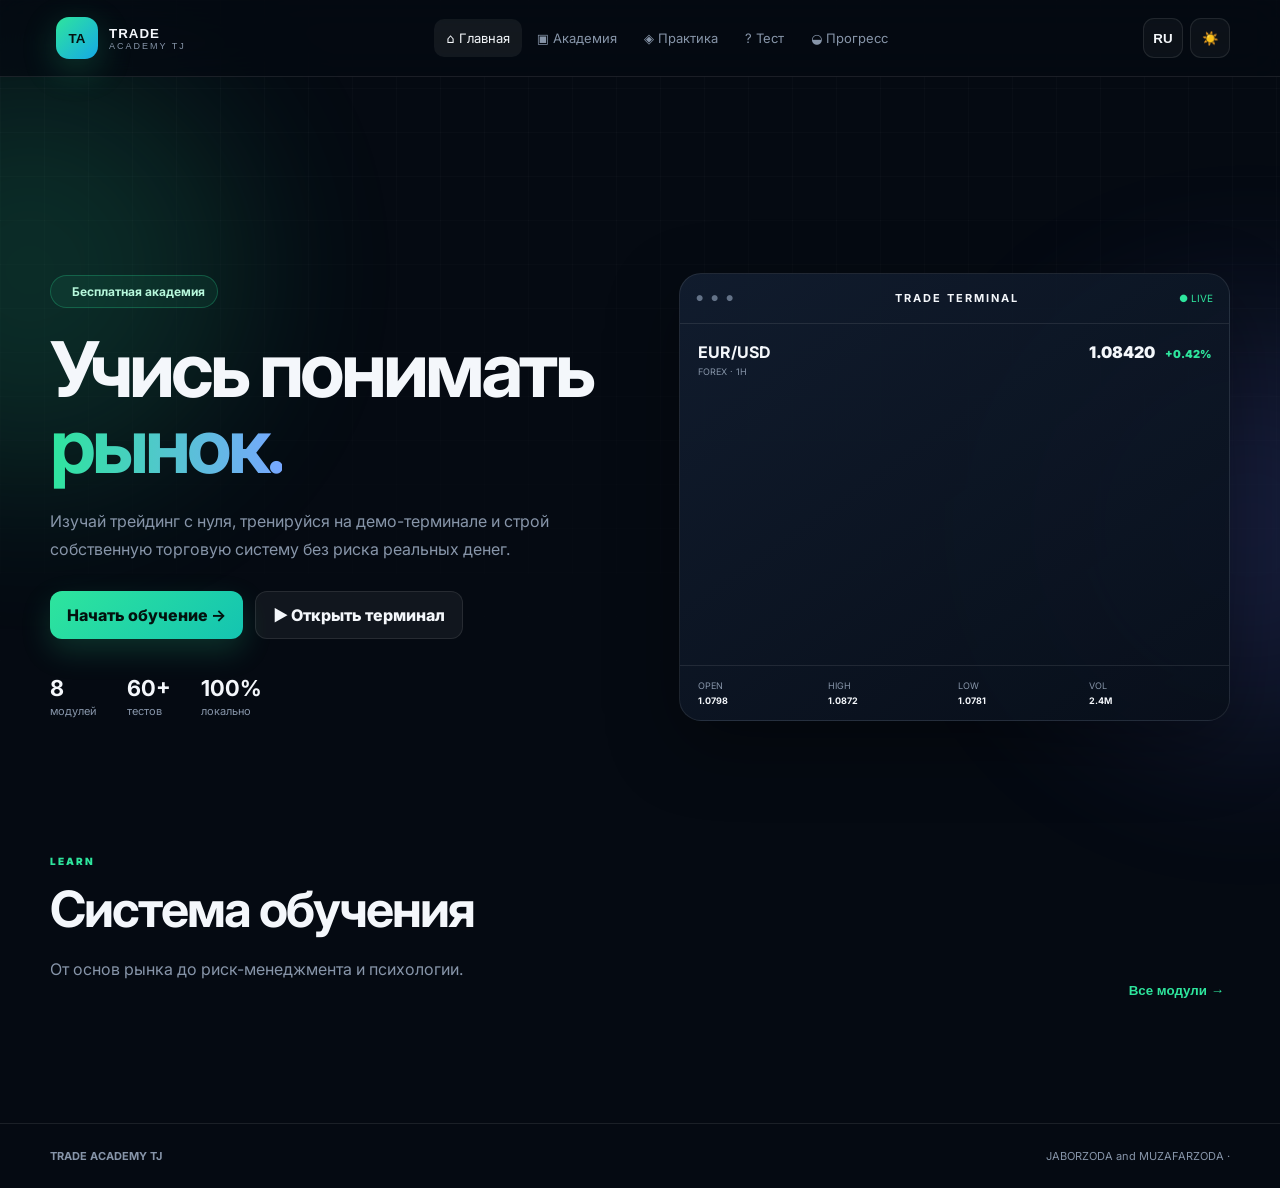
==== commit ad801f9c: "Refresh frontend asset version" ====
--- a/index.html
+++ b/index.html
@@ -39,5 +39,5 @@
 <section id="about" class="section"><div class="wrap about panel"><div><small>ABOUT</small><h2>TRADE ACADEMY TJ</h2><p>Образовательный проект для самостоятельного изучения трейдинга на русском и таджикском языках.</p><p class="muted">Создатели: <b>JABORZODA and MUZAFARZODA</b></p></div><div class="warning"><b>⚠ Важно</b><p>Это учебная платформа и демо-терминал. Материалы не являются инвестиционной рекомендацией. Реальный рынок связан с риском потери капитала.</p></div></div></section>
 </main>
 <footer><div class="wrap"><b>TRADE ACADEMY TJ</b><span>JABORZODA and MUZAFARZODA · <span id="year"></span></span></div></footer>
-<div id="toast"></div><script src="script.js"></script>
+<div id="toast"></div><script src="script.js?v=20260929"></script>
 </body></html>
--- a/style.css
+++ b/style.css
@@ -1,4992 +1 @@
-/* =========================================================
-   TRADE ACADEMY TJ
-   JABORZODA and MUZAFARZODA
-   Main stylesheet
-========================================================= */
-
-/* =========================================================
-   ROOT
-========================================================= */
-
-:root {
-    --bg: #050912;
-    --bg-soft: #08101c;
-    --surface: #0b1422;
-    --surface-2: #0f1a2b;
-    --surface-3: #132238;
-
-    --border: rgba(255, 255, 255, 0.08);
-    --border-strong: rgba(255, 255, 255, 0.14);
-
-    --text: #f4f7fb;
-    --text-soft: #a9b4c5;
-    --text-muted: #6f7c90;
-
-    --primary: #35d07f;
-    --primary-strong: #18b965;
-    --primary-soft: rgba(53, 208, 127, 0.12);
-
-    --blue: #4da3ff;
-    --blue-soft: rgba(77, 163, 255, 0.12);
-
-    --red: #ff5c6c;
-    --red-soft: rgba(255, 92, 108, 0.12);
-
-    --yellow: #ffc857;
-    --yellow-soft: rgba(255, 200, 87, 0.12);
-
-    --purple: #9b7bff;
-    --purple-soft: rgba(155, 123, 255, 0.12);
-
-    --shadow:
-        0 25px 70px rgba(0, 0, 0, 0.28);
-
-    --shadow-small:
-        0 10px 30px rgba(0, 0, 0, 0.18);
-
-    --radius-sm: 10px;
-    --radius: 16px;
-    --radius-lg: 24px;
-    --radius-xl: 32px;
-
-    --header-height: 76px;
-
-    --container: 1440px;
-
-    --transition:
-        180ms cubic-bezier(0.2, 0.8, 0.2, 1);
-}
-
-html[data-theme="light"] {
-
-    --bg: #f4f7fb;
-    --bg-soft: #edf2f8;
-
-    --surface: #ffffff;
-    --surface-2: #f8fafc;
-    --surface-3: #eef3f8;
-
-    --border: rgba(15, 25, 40, 0.08);
-    --border-strong: rgba(15, 25, 40, 0.14);
-
-    --text: #101722;
-    --text-soft: #536174;
-    --text-muted: #7b8797;
-
-    --shadow:
-        0 25px 70px rgba(22, 37, 56, 0.12);
-
-    --shadow-small:
-        0 10px 30px rgba(22, 37, 56, 0.08);
-}
-
-
-/* =========================================================
-   RESET
-========================================================= */
-
-*,
-*::before,
-*::after {
-    box-sizing: border-box;
-}
-
-html {
-    scroll-behavior: smooth;
-}
-
-body {
-    margin: 0;
-    min-height: 100vh;
-
-    font-family:
-        "Inter",
-        -apple-system,
-        BlinkMacSystemFont,
-        "Segoe UI",
-        sans-serif;
-
-    background:
-        radial-gradient(
-            circle at 10% -10%,
-            rgba(53, 208, 127, 0.07),
-            transparent 35%
-        ),
-        var(--bg);
-
-    color: var(--text);
-
-    -webkit-font-smoothing: antialiased;
-    text-rendering: optimizeLegibility;
-
-    overflow-x: hidden;
-}
-
-body.menu-open {
-    overflow: hidden;
-}
-
-button,
-input,
-textarea,
-select {
-    font: inherit;
-}
-
-button {
-    border: 0;
-    cursor: pointer;
-}
-
-button:focus-visible,
-input:focus-visible,
-textarea:focus-visible,
-select:focus-visible {
-    outline: 2px solid var(--primary);
-    outline-offset: 3px;
-}
-
-input,
-textarea,
-select {
-    color: var(--text);
-}
-
-img {
-    max-width: 100%;
-    display: block;
-}
-
-a {
-    color: inherit;
-    text-decoration: none;
-}
-
-::selection {
-    background: rgba(53, 208, 127, 0.25);
-    color: var(--text);
-}
-
-
-/* =========================================================
-   SCROLLBAR
-========================================================= */
-
-::-webkit-scrollbar {
-    width: 8px;
-}
-
-::-webkit-scrollbar-track {
-    background: var(--bg);
-}
-
-::-webkit-scrollbar-thumb {
-    background: rgba(255, 255, 255, 0.12);
-    border-radius: 999px;
-}
-
-::-webkit-scrollbar-thumb:hover {
-    background: rgba(255, 255, 255, 0.2);
-}
-
-
-/* =========================================================
-   APP LOADER
-========================================================= */
-
-.app-loader {
-    position: fixed;
-    inset: 0;
-    z-index: 99999;
-
-    display: flex;
-    flex-direction: column;
-    align-items: center;
-    justify-content: center;
-
-    background:
-        radial-gradient(
-            circle at center,
-            rgba(53, 208, 127, 0.08),
-            transparent 40%
-        ),
-        var(--bg);
-
-    transition:
-        opacity 500ms ease,
-        visibility 500ms ease;
-}
-
-.app-loader.loaded {
-    opacity: 0;
-    visibility: hidden;
-    pointer-events: none;
-}
-
-.loader-logo {
-    width: 76px;
-    height: 76px;
-
-    display: grid;
-    place-items: center;
-
-    border-radius: 22px;
-
-    background:
-        linear-gradient(
-            135deg,
-            var(--primary),
-            #139b59
-        );
-
-    color: #03150c;
-
-    font-size: 22px;
-    font-weight: 900;
-
-    box-shadow:
-        0 0 0 8px rgba(53, 208, 127, 0.08),
-        0 20px 50px rgba(53, 208, 127, 0.2);
-
-    animation: loaderPulse 1.5s infinite;
-}
-
-.loader-content {
-    text-align: center;
-    margin-top: 24px;
-}
-
-.loader-content h1 {
-    margin: 0;
-    font-size: 18px;
-    font-weight: 800;
-    letter-spacing: 0.04em;
-}
-
-.loader-content p {
-    margin: 8px 0 0;
-    color: var(--text-muted);
-    font-size: 13px;
-}
-
-.loader-progress {
-    width: 180px;
-    height: 3px;
-    margin-top: 24px;
-
-    overflow: hidden;
-    border-radius: 999px;
-
-    background: rgba(255, 255, 255, 0.07);
-}
-
-.loader-progress span {
-    display: block;
-    width: 35%;
-    height: 100%;
-
-    border-radius: inherit;
-
-    background: var(--primary);
-
-    animation: loaderProgress 1.4s infinite;
-}
-
-@keyframes loaderPulse {
-    50% {
-        transform: scale(1.06);
-        box-shadow:
-            0 0 0 14px rgba(53, 208, 127, 0.04),
-            0 20px 60px rgba(53, 208, 127, 0.28);
-    }
-}
-
-@keyframes loaderProgress {
-    0% {
-        transform: translateX(-150%);
-    }
-
-    100% {
-        transform: translateX(450%);
-    }
-}
-
-
-/* =========================================================
-   HEADER
-========================================================= */
-
-.site-header {
-    position: fixed;
-    top: 0;
-    left: 0;
-    right: 0;
-
-    z-index: 1000;
-
-    height: var(--header-height);
-
-    border-bottom: 1px solid var(--border);
-
-    background:
-        rgba(5, 9, 18, 0.76);
-
-    backdrop-filter: blur(22px);
-    -webkit-backdrop-filter: blur(22px);
-}
-
-html[data-theme="light"] .site-header {
-    background:
-        rgba(255, 255, 255, 0.82);
-}
-
-.header-inner {
-    width: min(
-        calc(100% - 40px),
-        var(--container)
-    );
-
-    height: 100%;
-    margin: auto;
-
-    display: flex;
-    align-items: center;
-    justify-content: space-between;
-
-    gap: 24px;
-}
-
-.brand {
-    display: flex;
-    align-items: center;
-    gap: 11px;
-
-    padding: 0;
-
-    color: var(--text);
-    background: transparent;
-
-    flex-shrink: 0;
-}
-
-.brand-mark {
-    width: 40px;
-    height: 40px;
-
-    display: grid;
-    place-items: center;
-
-    border-radius: 12px;
-
-    background:
-        linear-gradient(
-            135deg,
-            var(--primary),
-            #15945a
-        );
-
-    color: #02140b;
-
-    font-size: 13px;
-    font-weight: 900;
-
-    box-shadow:
-        0 8px 25px rgba(53, 208, 127, 0.15);
-}
-
-.brand-text {
-    display: flex;
-    flex-direction: column;
-    align-items: flex-start;
-
-    line-height: 1;
-}
-
-.brand-text strong {
-    font-size: 14px;
-    font-weight: 900;
-    letter-spacing: 0.04em;
-}
-
-.brand-text small {
-    margin-top: 4px;
-
-    font-size: 9px;
-    font-weight: 700;
-    letter-spacing: 0.18em;
-
-    color: var(--text-muted);
-}
-
-
-/* =========================================================
-   DESKTOP NAV
-========================================================= */
-
-.desktop-nav {
-    display: flex;
-    align-items: center;
-    gap: 4px;
-
-    height: 100%;
-}
-
-.nav-link {
-    position: relative;
-
-    height: 42px;
-    padding: 0 13px;
-
-    display: flex;
-    align-items: center;
-    gap: 8px;
-
-    border-radius: 11px;
-
-    background: transparent;
-    color: var(--text-muted);
-
-    font-size: 12px;
-    font-weight: 700;
-
-    transition: var(--transition);
-}
-
-.nav-link:hover {
-    color: var(--text);
-    background: var(--surface-2);
-}
-
-.nav-link.active {
-    color: var(--text);
-    background: var(--primary-soft);
-}
-
-.nav-link.active::after {
-    content: "";
-
-    position: absolute;
-
-    left: 18px;
-    right: 18px;
-    bottom: 2px;
-
-    height: 2px;
-
-    border-radius: 999px;
-
-    background: var(--primary);
-}
-
-.nav-icon {
-    font-size: 15px;
-}
-
-
-/* =========================================================
-   HEADER ACTIONS
-========================================================= */
-
-.header-actions {
-    display: flex;
-    align-items: center;
-    gap: 7px;
-}
-
-.header-action {
-    width: 40px;
-    height: 40px;
-
-    display: grid;
-    place-items: center;
-
-    border: 1px solid var(--border);
-
-    border-radius: 11px;
-
-    background: var(--surface);
-
-    color: var(--text-soft);
-
-    transition: var(--transition);
-}
-
-.header-action:hover {
-    color: var(--text);
-    border-color: var(--border-strong);
-    transform: translateY(-1px);
-}
-
-.language-button {
-    font-size: 11px;
-    font-weight: 900;
-}
-
-.theme-button {
-    font-size: 17px;
-}
-
-.menu-button {
-    display: none;
-}
-
-.menu-button span {
-    width: 17px;
-    height: 2px;
-
-    display: block;
-
-    border-radius: 99px;
-
-    background: currentColor;
-}
-
-
-/* =========================================================
-   MOBILE MENU
-========================================================= */
-
-.mobile-menu {
-    position: fixed;
-    top: 0;
-    right: 0;
-    bottom: 0;
-
-    z-index: 2000;
-
-    width: min(88vw, 360px);
-
-    display: flex;
-    flex-direction: column;
-
-    padding: 22px;
-
-    background: var(--surface);
-
-    border-left: 1px solid var(--border);
-
-    box-shadow: -30px 0 80px rgba(0, 0, 0, 0.35);
-
-    transform: translateX(110%);
-    transition: transform 350ms cubic-bezier(0.2, 0.8, 0.2, 1);
-}
-
-.mobile-menu.open {
-    transform: translateX(0);
-}
-
-.mobile-menu-header {
-    display: flex;
-    align-items: center;
-    justify-content: space-between;
-
-    padding-bottom: 22px;
-
-    border-bottom: 1px solid var(--border);
-}
-
-.mobile-brand {
-    display: flex;
-    align-items: center;
-    gap: 11px;
-}
-
-.mobile-brand .brand-mark {
-    width: 38px;
-    height: 38px;
-}
-
-.mobile-brand div {
-    display: flex;
-    flex-direction: column;
-}
-
-.mobile-brand strong {
-    font-size: 12px;
-}
-
-.mobile-brand small {
-    margin-top: 3px;
-    color: var(--primary);
-    font-size: 9px;
-    font-weight: 800;
-}
-
-.close-button {
-    width: 38px;
-    height: 38px;
-
-    display: grid;
-    place-items: center;
-
-    border-radius: 10px;
-
-    background: var(--surface-3);
-    color: var(--text-soft);
-
-    font-size: 22px;
-
-    transition: var(--transition);
-}
-
-.close-button:hover {
-    color: var(--text);
-    background: var(--red-soft);
-}
-
-.mobile-nav {
-    display: flex;
-    flex-direction: column;
-    gap: 6px;
-
-    padding: 22px 0;
-}
-
-.mobile-nav button {
-    display: flex;
-    align-items: center;
-    gap: 15px;
-
-    padding: 14px;
-
-    border-radius: 13px;
-
-    background: transparent;
-    color: var(--text-soft);
-
-    text-align: left;
-    font-size: 14px;
-    font-weight: 700;
-}
-
-.mobile-nav button:hover,
-.mobile-nav button.active {
-    color: var(--text);
-    background: var(--primary-soft);
-}
-
-.mobile-nav button span:first-child {
-    width: 28px;
-
-    text-align: center;
-
-    color: var(--primary);
-}
-
-.mobile-menu-footer {
-    margin-top: auto;
-
-    display: flex;
-    flex-direction: column;
-    gap: 8px;
-
-    padding-top: 18px;
-
-    border-top: 1px solid var(--border);
-}
-
-.mobile-menu-footer button {
-    min-height: 48px;
-
-    display: flex;
-    align-items: center;
-    gap: 12px;
-
-    padding: 0 14px;
-
-    border-radius: 12px;
-
-    background: var(--surface-2);
-    color: var(--text-soft);
-
-    font-size: 13px;
-    font-weight: 700;
-}
-
-.mobile-menu-footer button strong {
-    margin-left: auto;
-    color: var(--primary);
-}
-
-
-/* =========================================================
-   CONTAINER
-========================================================= */
-
-.container {
-    width: min(
-        calc(100% - 40px),
-        var(--container)
-    );
-
-    margin-inline: auto;
-}
-
-.page-container {
-    padding-top: 125px;
-    padding-bottom: 120px;
-}
-
-
-/* =========================================================
-   PAGE SECTIONS
-========================================================= */
-
-.page-section {
-    display: none;
-    min-height: 100vh;
-
-    animation: pageEnter 350ms ease;
-}
-
-.page-section.active {
-    display: block;
-}
-
-@keyframes pageEnter {
-    from {
-        opacity: 0;
-        transform: translateY(8px);
-    }
-
-    to {
-        opacity: 1;
-        transform: translateY(0);
-    }
-}
-
-
-/* =========================================================
-   HERO
-========================================================= */
-
-.hero-section {
-    position: relative;
-
-    min-height: 760px;
-
-    display: flex;
-    align-items: center;
-
-    padding-top: var(--header-height);
-
-    overflow: hidden;
-}
-
-.hero-background {
-    position: absolute;
-    inset: 0;
-
-    pointer-events: none;
-}
-
-.hero-grid {
-    position: absolute;
-    inset: 0;
-
-    opacity: 0.28;
-
-    background-image:
-        linear-gradient(
-            rgba(255,255,255,0.035) 1px,
-            transparent 1px
-        ),
-        linear-gradient(
-            90deg,
-            rgba(255,255,255,0.035) 1px,
-            transparent 1px
-        );
-
-    background-size: 56px 56px;
-
-    mask-image:
-        linear-gradient(
-            to bottom,
-            black,
-            transparent 85%
-        );
-}
-
-.hero-glow {
-    position: absolute;
-
-    width: 520px;
-    height: 520px;
-
-    border-radius: 50%;
-
-    filter: blur(90px);
-
-    opacity: 0.12;
-}
-
-.hero-glow-one {
-    top: 5%;
-    left: -10%;
-
-    background: var(--primary);
-}
-
-.hero-glow-two {
-    right: -12%;
-    top: 25%;
-
-    background: var(--blue);
-}
-
-.hero-container {
-    position: relative;
-    z-index: 2;
-
-    display: grid;
-    grid-template-columns:
-        minmax(0, 1fr)
-        minmax(420px, 0.9fr);
-
-    align-items: center;
-
-    gap: 80px;
-}
-
-.hero-content {
-    max-width: 700px;
-}
-
-.hero-badge {
-    display: inline-flex;
-    align-items: center;
-    gap: 9px;
-
-    padding: 8px 12px;
-
-    border: 1px solid rgba(53, 208, 127, 0.18);
-
-    border-radius: 999px;
-
-    background: rgba(53, 208, 127, 0.07);
-
-    color: #9debc1;
-
-    font-size: 10px;
-    font-weight: 800;
-    letter-spacing: 0.04em;
-    text-transform: uppercase;
-}
-
-.status-dot {
-    width: 7px;
-    height: 7px;
-
-    border-radius: 50%;
-
-    background: var(--primary);
-
-    box-shadow:
-        0 0 0 4px rgba(53, 208, 127, 0.1);
-
-    animation: statusPulse 1.8s infinite;
-}
-
-@keyframes statusPulse {
-    50% {
-        opacity: 0.45;
-    }
-}
-
-.hero-title {
-    margin: 24px 0 20px;
-
-    font-size: clamp(
-        48px,
-        6vw,
-        82px
-    );
-
-    line-height: 0.98;
-
-    letter-spacing: -0.055em;
-
-    font-weight: 900;
-}
-
-.gradient-text {
-    display: block;
-
-    background:
-        linear-gradient(
-            90deg,
-            var(--primary),
-            #76e9ad
-        );
-
-    -webkit-background-clip: text;
-    background-clip: text;
-
-    color: transparent;
-}
-
-.hero-description {
-    max-width: 610px;
-
-    margin: 0;
-
-    color: var(--text-soft);
-
-    font-size: 16px;
-    line-height: 1.8;
-}
-
-.hero-actions {
-    display: flex;
-    flex-wrap: wrap;
-    gap: 11px;
-
-    margin-top: 34px;
-}
-
-.primary-button,
-.secondary-button,
-.danger-button {
-    min-height: 46px;
-
-    display: inline-flex;
-    align-items: center;
-    justify-content: center;
-    gap: 9px;
-
-    padding: 0 18px;
-
-    border-radius: 11px;
-
-    font-size: 12px;
-    font-weight: 800;
-
-    transition: var(--transition);
-}
-
-.primary-button {
-    background:
-        linear-gradient(
-            135deg,
-            var(--primary),
-            var(--primary-strong)
-        );
-
-    color: #03150c;
-
-    box-shadow:
-        0 12px 30px rgba(53, 208, 127, 0.16);
-}
-
-.primary-button:hover {
-    transform: translateY(-2px);
-
-    box-shadow:
-        0 18px 40px rgba(53, 208, 127, 0.24);
-}
-
-.secondary-button {
-    border: 1px solid var(--border-strong);
-
-    background: var(--surface);
-
-    color: var(--text);
-
-    box-shadow: var(--shadow-small);
-}
-
-.secondary-button:hover {
-    transform: translateY(-2px);
-    border-color: rgba(53, 208, 127, 0.3);
-}
-
-.danger-button {
-    background: var(--red);
-    color: white;
-}
-
-.full-width {
-    width: 100%;
-}
-
-.hero-trust {
-    display: flex;
-    align-items: center;
-    gap: 18px;
-
-    margin-top: 42px;
-}
-
-.trust-item {
-    display: flex;
-    flex-direction: column;
-    gap: 4px;
-}
-
-.trust-item strong {
-    font-size: 18px;
-    font-weight: 900;
-}
-
-.trust-item span {
-    color: var(--text-muted);
-    font-size: 10px;
-    font-weight: 700;
-}
-
-.trust-divider {
-    width: 1px;
-    height: 30px;
-
-    background: var(--border-strong);
-}
-
-
-/* =========================================================
-   HERO TERMINAL
-========================================================= */
-
-.hero-terminal {
-    position: relative;
-}
-
-.terminal-window {
-    position: relative;
-
-    overflow: hidden;
-
-    border: 1px solid var(--border-strong);
-
-    border-radius: 22px;
-
-    background:
-        linear-gradient(
-            145deg,
-            rgba(20, 34, 54, 0.96),
-            rgba(7, 13, 23, 0.98)
-        );
-
-    box-shadow:
-        0 40px 100px rgba(0, 0, 0, 0.4),
-        0 0 0 1px rgba(255,255,255,0.015);
-
-    transform:
-        perspective(1000px)
-        rotateY(-4deg)
-        rotateX(2deg);
-
-    transition: transform 500ms ease;
-}
-
-.terminal-window:hover {
-    transform:
-        perspective(1000px)
-        rotateY(-1deg)
-        rotateX(0deg)
-        translateY(-5px);
-}
-
-.terminal-topbar {
-    height: 48px;
-
-    display: flex;
-    align-items: center;
-
-    padding: 0 15px;
-
-    border-bottom: 1px solid var(--border);
-
-    background: rgba(0, 0, 0, 0.16);
-}
-
-.terminal-dots {
-    display: flex;
-    gap: 5px;
-}
-
-.terminal-dots span {
-    width: 7px;
-    height: 7px;
-
-    border-radius: 50%;
-
-    background: rgba(255,255,255,0.15);
-}
-
-.terminal-title {
-    margin: auto;
-
-    color: var(--text-muted);
-
-    font-size: 9px;
-    font-weight: 800;
-    letter-spacing: 0.15em;
-}
-
-.terminal-live {
-    display: flex;
-    align-items: center;
-    gap: 5px;
-
-    color: var(--primary);
-
-    font-size: 8px;
-    font-weight: 900;
-}
-
-.terminal-live i {
-    width: 5px;
-    height: 5px;
-
-    border-radius: 50%;
-
-    background: var(--primary);
-}
-
-.mini-market-header {
-    display: flex;
-    align-items: center;
-    justify-content: space-between;
-
-    padding: 24px 24px 12px;
-}
-
-.mini-symbol {
-    display: block;
-
-    font-size: 17px;
-    font-weight: 900;
-}
-
-.mini-market-header small {
-    display: block;
-
-    margin-top: 4px;
-
-    color: var(--text-muted);
-
-    font-size: 8px;
-    font-weight: 800;
-    letter-spacing: 0.12em;
-}
-
-.mini-price {
-    text-align: right;
-}
-
-.mini-price strong {
-    display: block;
-
-    font-size: 21px;
-    font-variant-numeric: tabular-nums;
-}
-
-.mini-price span {
-    color: var(--primary);
-
-    font-size: 10px;
-    font-weight: 800;
-}
-
-.mini-chart {
-    height: 260px;
-
-    margin: 0 16px;
-
-    position: relative;
-
-    overflow: hidden;
-
-    border: 1px solid rgba(255,255,255,0.05);
-
-    border-radius: 12px;
-
-    background:
-        linear-gradient(
-            rgba(255,255,255,0.025) 1px,
-            transparent 1px
-        ),
-        linear-gradient(
-            90deg,
-            rgba(255,255,255,0.025) 1px,
-            transparent 1px
-        );
-
-    background-size: 35px 35px;
-}
-
-.chart-placeholder {
-    position: absolute;
-    inset: 0;
-
-    display: grid;
-    place-items: center;
-
-    color: var(--text-muted);
-
-    font-size: 11px;
-}
-
-.mini-market-stats {
-    display: grid;
-    grid-template-columns: repeat(4, 1fr);
-
-    gap: 1px;
-
-    margin-top: 16px;
-
-    border-top: 1px solid var(--border);
-
-    background: var(--border);
-}
-
-.mini-market-stats > div {
-    padding: 14px;
-
-    background: rgba(7, 13, 23, 0.8);
-}
-
-.mini-market-stats small {
-    display: block;
-
-    margin-bottom: 5px;
-
-    color: var(--text-muted);
-
-    font-size: 7px;
-    font-weight: 800;
-}
-
-.mini-market-stats strong {
-    font-size: 10px;
-    font-variant-numeric: tabular-nums;
-}
-
-
-/* =========================================================
-   TICKER
-========================================================= */
-
-.market-ticker {
-    position: relative;
-    z-index: 4;
-
-    overflow: hidden;
-
-    border-top: 1px solid var(--border);
-    border-bottom: 1px solid var(--border);
-
-    background: var(--surface);
-}
-
-.ticker-track {
-    min-width: max-content;
-
-    display: flex;
-
-    animation: tickerMove 35s linear infinite;
-}
-
-.ticker-item {
-    min-width: 210px;
-
-    display: flex;
-    align-items: center;
-    justify-content: center;
-    gap: 10px;
-
-    padding: 13px 20px;
-
-    border-right: 1px solid var(--border);
-
-    font-size: 10px;
-}
-
-.ticker-item span {
-    color: var(--text-muted);
-    font-weight: 700;
-}
-
-.ticker-item strong {
-    font-size: 11px;
-}
-
-.ticker-item em {
-    font-style: normal;
-    font-size: 9px;
-    font-weight: 800;
-}
-
-.positive {
-    color: var(--primary) !important;
-}
-
-.negative {
-    color: var(--red) !important;
-}
-
-@keyframes tickerMove {
-    from {
-        transform: translateX(0);
-    }
-
-    to {
-        transform: translateX(-30%);
-    }
-}
-
-
-/* =========================================================
-   SECTION
-========================================================= */
-
-.section-container {
-    padding-top: 100px;
-    padding-bottom: 30px;
-}
-
-.section-heading {
-    display: flex;
-    align-items: flex-end;
-    justify-content: space-between;
-    gap: 30px;
-
-    margin-bottom: 30px;
-}
-
-.section-kicker {
-    display: block;
-
-    margin-bottom: 9px;
-
-    color: var(--primary);
-
-    font-size: 9px;
-    font-weight: 900;
-    letter-spacing: 0.18em;
-    text-transform: uppercase;
-}
-
-.section-heading h2,
-.section-heading h1 {
-    margin: 0;
-
-    font-size: clamp(25px, 3vw, 38px);
-
-    letter-spacing: -0.035em;
-    line-height: 1.1;
-}
-
-.section-heading p {
-    max-width: 550px;
-
-    margin: 10px 0 0;
-
-    color: var(--text-muted);
-
-    font-size: 13px;
-    line-height: 1.7;
-}
-
-.text-button {
-    display: inline-flex;
-    align-items: center;
-    gap: 8px;
-
-    padding: 0;
-
-    background: transparent;
-
-    color: var(--primary);
-
-    font-size: 11px;
-    font-weight: 800;
-}
-
-.text-button:hover {
-    gap: 12px;
-}
-
-
-/* =========================================================
-   COURSE CARDS
-========================================================= */
-
-.course-grid {
-    display: grid;
-
-    grid-template-columns:
-        repeat(4, minmax(0, 1fr));
-
-    gap: 14px;
-}
-
-.course-card {
-    position: relative;
-
-    min-height: 250px;
-
-    display: flex;
-    flex-direction: column;
-
-    padding: 22px;
-
-    overflow: hidden;
-
-    border: 1px solid var(--border);
-
-    border-radius: var(--radius);
-
-    background:
-        linear-gradient(
-            145deg,
-            var(--surface),
-            var(--surface-2)
-        );
-
-    transition:
-        transform var(--transition),
-        border-color var(--transition),
-        box-shadow var(--transition);
-}
-
-.course-card::after {
-    content: "";
-
-    position: absolute;
-
-    width: 130px;
-    height: 130px;
-
-    right: -50px;
-    top: -50px;
-
-    border-radius: 50%;
-
-    background: var(--primary);
-
-    opacity: 0.035;
-
-    filter: blur(20px);
-}
-
-.course-card:hover {
-    transform: translateY(-5px);
-
-    border-color: rgba(53, 208, 127, 0.24);
-
-    box-shadow: var(--shadow);
-}
-
-.course-number {
-    color: var(--text-muted);
-
-    font-size: 9px;
-    font-weight: 900;
-    letter-spacing: 0.14em;
-}
-
-.course-icon {
-    width: 46px;
-    height: 46px;
-
-    display: grid;
-    place-items: center;
-
-    margin: 17px 0;
-
-    border-radius: 13px;
-
-    background: var(--primary-soft);
-
-    color: var(--primary);
-
-    font-size: 19px;
-}
-
-.course-card h3 {
-    margin: 0 0 9px;
-
-    font-size: 15px;
-    line-height: 1.3;
-}
-
-.course-card p {
-    margin: 0;
-
-    color: var(--text-muted);
-
-    font-size: 11px;
-    line-height: 1.7;
-}
-
-.course-card-footer {
-    margin-top: auto;
-    padding-top: 22px;
-
-    display: flex;
-    align-items: center;
-    justify-content: space-between;
-}
-
-.course-lessons {
-    color: var(--text-muted);
-
-    font-size: 9px;
-    font-weight: 700;
-}
-
-.course-open {
-    color: var(--primary);
-
-    font-size: 10px;
-    font-weight: 900;
-}
-
-
-/* =========================================================
-   FEATURE GRID
-========================================================= */
-
-.feature-grid {
-    display: grid;
-
-    grid-template-columns:
-        repeat(3, minmax(0, 1fr));
-
-    gap: 14px;
-
-    padding-bottom: 100px;
-}
-
-.feature-card {
-    position: relative;
-
-    padding: 28px;
-
-    border: 1px solid var(--border);
-
-    border-radius: var(--radius);
-
-    background: var(--surface);
-
-    overflow: hidden;
-
-    transition: var(--transition);
-}
-
-.feature-card:hover {
-    transform: translateY(-4px);
-
-    border-color: var(--border-strong);
-    box-shadow: var(--shadow-small);
-}
-
-.feature-icon {
-    width: 48px;
-    height: 48px;
-
-    display: grid;
-    place-items: center;
-
-    margin-bottom: 20px;
-
-    border-radius: 13px;
-
-    background: var(--blue-soft);
-
-    color: var(--blue);
-
-    font-size: 18px;
-}
-
-.feature-card h3 {
-    margin: 0 0 10px;
-
-    font-size: 16px;
-}
-
-.feature-card p {
-    margin: 0;
-
-    color: var(--text-muted);
-
-    font-size: 12px;
-    line-height: 1.7;
-}
-
-.feature-link {
-    display: inline-flex;
-    align-items: center;
-    gap: 7px;
-
-    margin-top: 20px;
-    padding: 0;
-
-    background: transparent;
-
-    color: var(--primary);
-
-    font-size: 10px;
-    font-weight: 800;
-}
-
-
-/* =========================================================
-   PAGE HEADER
-========================================================= */
-
-.page-header {
-    display: flex;
-    align-items: flex-end;
-    justify-content: space-between;
-
-    gap: 30px;
-
-    margin-bottom: 34px;
-}
-
-.page-header h1 {
-    margin: 0;
-
-    font-size: clamp(30px, 5vw, 48px);
-
-    line-height: 1;
-    letter-spacing: -0.045em;
-}
-
-.page-header p {
-    max-width: 650px;
-
-    margin: 12px 0 0;
-
-    color: var(--text-muted);
-
-    font-size: 13px;
-    line-height: 1.7;
-}
-
-.page-header-stat {
-    min-width: 120px;
-
-    padding: 17px;
-
-    border: 1px solid var(--border);
-
-    border-radius: 14px;
-
-    background: var(--surface);
-
-    text-align: center;
-}
-
-.page-header-stat strong {
-    display: block;
-
-    font-size: 24px;
-    font-weight: 900;
-}
-
-.page-header-stat span {
-    color: var(--text-muted);
-
-    font-size: 9px;
-    font-weight: 700;
-}
-
-
-/* =========================================================
-   ACADEMY PROGRESS
-========================================================= */
-
-.academy-progress-card {
-    padding: 22px;
-
-    margin-bottom: 25px;
-
-    border: 1px solid var(--border);
-
-    border-radius: var(--radius);
-
-    background: var(--surface);
-
-    box-shadow: var(--shadow-small);
-}
-
-.progress-card-top {
-    display: flex;
-    align-items: center;
-    justify-content: space-between;
-
-    margin-bottom: 15px;
-}
-
-.progress-card-top div {
-    display: flex;
-    flex-direction: column;
-    gap: 5px;
-}
-
-.progress-card-top span {
-    color: var(--text-muted);
-
-    font-size: 10px;
-    font-weight: 700;
-}
-
-.progress-card-top strong {
-    font-size: 14px;
-}
-
-.progress-card-top > span {
-    color: var(--primary);
-    font-size: 15px;
-    font-weight: 900;
-}
-
-.progress-bar {
-    width: 100%;
-    height: 6px;
-
-    overflow: hidden;
-
-    border-radius: 999px;
-
-    background: rgba(255,255,255,0.06);
-}
-
-.progress-bar span {
-    display: block;
-
-    width: 0;
-    height: 100%;
-
-    border-radius: inherit;
-
-    background:
-        linear-gradient(
-            90deg,
-            var(--primary-strong),
-            var(--primary)
-        );
-
-    transition: width 700ms ease;
-}
-
-.course-filters {
-    display: flex;
-    flex-wrap: wrap;
-
-    gap: 7px;
-
-    margin-bottom: 24px;
-}
-
-.filter-button {
-    padding: 9px 13px;
-
-    border: 1px solid var(--border);
-
-    border-radius: 999px;
-
-    background: var(--surface);
-
-    color: var(--text-muted);
-
-    font-size: 10px;
-    font-weight: 800;
-
-    transition: var(--transition);
-}
-
-.filter-button:hover,
-.filter-button.active {
-    border-color: rgba(53,208,127,0.3);
-
-    background: var(--primary-soft);
-
-    color: var(--primary);
-}
-
-
-/* =========================================================
-   LESSON
-========================================================= */
-
-.lesson-container {
-    padding-top: 120px;
-    padding-bottom: 120px;
-}
-
-.back-button {
-    display: inline-flex;
-    align-items: center;
-    gap: 8px;
-
-    margin-bottom: 24px;
-
-    padding: 0;
-
-    background: transparent;
-
-    color: var(--text-muted);
-
-    font-size: 11px;
-    font-weight: 800;
-}
-
-.back-button:hover {
-    color: var(--primary);
-}
-
-.lesson-layout {
-    display: grid;
-
-    grid-template-columns:
-        minmax(0, 1fr)
-        300px;
-
-    gap: 25px;
-}
-
-.lesson-main {
-    min-width: 0;
-
-    padding: 35px;
-
-    border: 1px solid var(--border);
-
-    border-radius: var(--radius-lg);
-
-    background: var(--surface);
-
-    box-shadow: var(--shadow-small);
-}
-
-.lesson-module {
-    display: inline-flex;
-
-    padding: 6px 9px;
-
-    border-radius: 7px;
-
-    background: var(--primary-soft);
-
-    color: var(--primary);
-
-    font-size: 8px;
-    font-weight: 900;
-    letter-spacing: 0.12em;
-}
-
-.lesson-header h1 {
-    margin: 17px 0 10px;
-
-    font-size: clamp(28px, 4vw, 45px);
-
-    line-height: 1.05;
-    letter-spacing: -0.04em;
-}
-
-.lesson-header p {
-    margin: 0;
-
-    color: var(--text-muted);
-
-    font-size: 13px;
-    line-height: 1.7;
-}
-
-.lesson-content {
-    margin-top: 35px;
-
-    color: var(--text-soft);
-
-    font-size: 14px;
-    line-height: 1.9;
-}
-
-.lesson-content h2 {
-    margin: 32px 0 12px;
-
-    color: var(--text);
-
-    font-size: 21px;
-}
-
-.lesson-content h3 {
-    margin: 25px 0 10px;
-
-    color: var(--text);
-
-    font-size: 16px;
-}
-
-.lesson-content p {
-    margin: 0 0 16px;
-}
-
-.lesson-content ul,
-.lesson-content ol {
-    margin: 0 0 18px;
-    padding-left: 22px;
-}
-
-.lesson-content li {
-    margin-bottom: 8px;
-}
-
-.lesson-content strong {
-    color: var(--text);
-}
-
-.lesson-content .important {
-    padding: 20px;
-
-    margin: 25px 0;
-
-    border: 1px solid rgba(255,200,87,0.16);
-
-    border-radius: 14px;
-
-    background: var(--yellow-soft);
-
-    color: var(--text-soft);
-}
-
-.lesson-quiz {
-    margin-top: 35px;
-}
-
-.lesson-actions {
-    display: flex;
-    justify-content: space-between;
-
-    gap: 10px;
-
-    margin-top: 40px;
-
-    padding-top: 25px;
-
-    border-top: 1px solid var(--border);
-}
-
-.lesson-sidebar {
-    display: flex;
-    flex-direction: column;
-    gap: 14px;
-}
-
-.sidebar-card {
-    padding: 20px;
-
-    border: 1px solid var(--border);
-
-    border-radius: var(--radius);
-
-    background: var(--surface);
-}
-
-.sidebar-card h3 {
-    margin: 0 0 18px;
-
-    font-size: 12px;
-}
-
-.circular-progress {
-    width: 110px;
-    height: 110px;
-
-    display: grid;
-    place-items: center;
-
-    margin: 0 auto 12px;
-
-    border-radius: 50%;
-
-    background:
-        radial-gradient(
-            circle,
-            var(--surface) 58%,
-            transparent 59%
-        ),
-        conic-gradient(
-            var(--primary) 0%,
-            var(--primary) 0%,
-            rgba(255,255,255,0.06) 0
-        );
-}
-
-.circular-progress strong {
-    font-size: 20px;
-}
-
-.sidebar-card > p {
-    margin: 0;
-
-    color: var(--text-muted);
-
-    text-align: center;
-
-    font-size: 9px;
-}
-
-.lesson-sidebar-list {
-    display: flex;
-    flex-direction: column;
-    gap: 5px;
-}
-
-.lesson-sidebar-list button {
-    width: 100%;
-
-    display: flex;
-    align-items: center;
-    gap: 9px;
-
-    padding: 10px;
-
-    border-radius: 9px;
-
-    background: transparent;
-
-    color: var(--text-muted);
-
-    text-align: left;
-
-    font-size: 9px;
-    font-weight: 700;
-}
-
-.lesson-sidebar-list button:hover,
-.lesson-sidebar-list button.active {
-    background: var(--primary-soft);
-    color: var(--text);
-}
-
-
-/* =========================================================
-   TRADING TERMINAL
-========================================================= */
-
-.terminal-page-header {
-    align-items: center;
-}
-
-.demo-badge {
-    display: inline-flex;
-    align-items: center;
-    gap: 7px;
-
-    padding: 9px 12px;
-
-    border: 1px solid rgba(255,200,87,0.16);
-
-    border-radius: 999px;
-
-    background: var(--yellow-soft);
-
-    color: var(--yellow);
-
-    font-size: 9px;
-    font-weight: 900;
-}
-
-.demo-badge span {
-    width: 6px;
-    height: 6px;
-
-    border-radius: 50%;
-
-    background: var(--yellow);
-}
-
-.account-stats {
-    display: grid;
-
-    grid-template-columns:
-        repeat(4, minmax(0, 1fr));
-
-    gap: 10px;
-
-    margin-bottom: 14px;
-}
-
-.account-stat {
-    padding: 17px;
-
-    border: 1px solid var(--border);
-
-    border-radius: 13px;
-
-    background: var(--surface);
-}
-
-.account-stat span {
-    display: block;
-
-    margin-bottom: 7px;
-
-    color: var(--text-muted);
-
-    font-size: 9px;
-    font-weight: 700;
-}
-
-.account-stat strong {
-    font-size: 17px;
-    font-variant-numeric: tabular-nums;
-}
-
-.trading-terminal {
-    display: grid;
-
-    grid-template-columns:
-        190px
-        minmax(0, 1fr)
-        280px;
-
-    min-height: 610px;
-
-    overflow: hidden;
-
-    border: 1px solid var(--border);
-
-    border-radius: var(--radius-lg);
-
-    background: var(--surface);
-
-    box-shadow: var(--shadow);
-}
-
-.terminal-instruments {
-    border-right: 1px solid var(--border);
-
-    background: rgba(0,0,0,0.08);
-}
-
-.instrument-list {
-    display: flex;
-    flex-direction: column;
-}
-
-.instrument {
-    width: 100%;
-
-    display: flex;
-    align-items: center;
-    justify-content: space-between;
-
-    padding: 15px;
-
-    border-bottom: 1px solid var(--border);
-
-    background: transparent;
-
-    color: var(--text-muted);
-
-    text-align: left;
-
-    transition: var(--transition);
-}
-
-.instrument:hover {
-    background: var(--surface-2);
-}
-
-.instrument.active {
-    background: var(--primary-soft);
-    color: var(--text);
-}
-
-.instrument span {
-    font-size: 10px;
-    font-weight: 800;
-}
-
-.instrument small {
-    font-size: 8px;
-    font-variant-numeric: tabular-nums;
-}
-
-.trading-chart-area {
-    min-width: 0;
-
-    display: flex;
-    flex-direction: column;
-
-    background:
-        linear-gradient(
-            rgba(255,255,255,0.015) 1px,
-            transparent 1px
-        ),
-        linear-gradient(
-            90deg,
-            rgba(255,255,255,0.015) 1px,
-            transparent 1px
-        );
-
-    background-size: 40px 40px;
-}
-
-.chart-toolbar {
-    min-height: 62px;
-
-    display: flex;
-    align-items: center;
-    justify-content: space-between;
-
-    gap: 20px;
-
-    padding: 0 18px;
-
-    border-bottom: 1px solid var(--border);
-
-    background: var(--surface);
-}
-
-.selected-market {
-    display: flex;
-    align-items: center;
-    gap: 10px;
-}
-
-.selected-market strong {
-    font-size: 13px;
-}
-
-.selected-market span:not(.positive):not(.negative) {
-    padding: 4px 6px;
-
-    border-radius: 5px;
-
-    background: var(--surface-3);
-
-    color: var(--text-muted);
-
-    font-size: 7px;
-    font-weight: 800;
-}
-
-.selected-market .positive,
-.selected-market .negative {
-    font-size: 8px;
-    font-weight: 800;
-}
-
-.timeframes {
-    display: flex;
-    gap: 3px;
-}
-
-.timeframe {
-    padding: 6px 7px;
-
-    border-radius: 5px;
-
-    background: transparent;
-
-    color: var(--text-muted);
-
-    font-size: 8px;
-    font-weight: 800;
-}
-
-.timeframe:hover,
-.timeframe.active {
-    background: var(--surface-3);
-    color: var(--text);
-}
-
-.trading-chart {
-    position: relative;
-
-    flex: 1;
-
-    min-height: 460px;
-
-    overflow: hidden;
-}
-
-.trading-chart::before {
-    content: "";
-
-    position: absolute;
-    inset: 0;
-
-    background:
-        linear-gradient(
-            to bottom,
-            transparent 24.7%,
-            rgba(255,255,255,0.035) 25%,
-            transparent 25.3%,
-            transparent 49.7%,
-            rgba(255,255,255,0.035) 50%,
-            transparent 50.3%,
-            transparent 74.7%,
-            rgba(255,255,255,0.035) 75%,
-            transparent 75.3%
-        );
-
-    pointer-events: none;
-}
-
-.chart-footer {
-    display: grid;
-    grid-template-columns: repeat(4, 1fr);
-
-    border-top: 1px solid var(--border);
-}
-
-.chart-footer > div {
-    padding: 9px 12px;
-
-    border-right: 1px solid var(--border);
-}
-
-.chart-footer small {
-    display: block;
-
-    margin-bottom: 3px;
-
-    color: var(--text-muted);
-
-    font-size: 7px;
-}
-
-.chart-footer strong {
-    font-size: 9px;
-    font-variant-numeric: tabular-nums;
-}
-
-.order-panel {
-    display: flex;
-    flex-direction: column;
-
-    padding: 20px;
-
-    border-left: 1px solid var(--border);
-
-    background: var(--surface-2);
-}
-
-.order-panel-header {
-    display: flex;
-    align-items: center;
-    justify-content: space-between;
-
-    margin-bottom: 20px;
-}
-
-.order-panel-header h3 {
-    margin: 0;
-    font-size: 13px;
-}
-
-.demo-label {
-    padding: 4px 6px;
-
-    border-radius: 5px;
-
-    background: var(--yellow-soft);
-
-    color: var(--yellow);
-
-    font-size: 7px;
-    font-weight: 900;
-}
-
-.order-price {
-    display: flex;
-    justify-content: space-between;
-    align-items: center;
-
-    margin-bottom: 20px;
-}
-
-.order-price span {
-    color: var(--text-muted);
-    font-size: 9px;
-}
-
-.order-price strong {
-    font-size: 18px;
-    font-variant-numeric: tabular-nums;
-}
-
-.form-group {
-    margin-bottom: 15px;
-}
-
-.form-group label {
-    display: block;
-
-    margin-bottom: 7px;
-
-    color: var(--text-muted);
-
-    font-size: 9px;
-    font-weight: 800;
-}
-
-input,
-textarea,
-select {
-    width: 100%;
-
-    border: 1px solid var(--border);
-
-    border-radius: 9px;
-
-    background: var(--surface);
-
-    color: var(--text);
-
-    transition: var(--transition);
-}
-
-input,
-select {
-    min-height: 43px;
-
-    padding: 0 12px;
-
-    font-size: 11px;
-}
-
-textarea {
-    padding: 12px;
-
-    resize: vertical;
-
-    font-size: 11px;
-    line-height: 1.6;
-}
-
-input::placeholder,
-textarea::placeholder {
-    color: var(--text-muted);
-}
-
-input:hover,
-textarea:hover,
-select:hover {
-    border-color: var(--border-strong);
-}
-
-input:focus,
-textarea:focus,
-select:focus {
-    border-color: rgba(53,208,127,0.4);
-
-    box-shadow:
-        0 0 0 3px rgba(53,208,127,0.07);
-
-    outline: none;
-}
-
-.form-row {
-    display: grid;
-    grid-template-columns: 1fr 1fr;
-
-    gap: 8px;
-}
-
-.order-risk-info {
-    display: grid;
-    grid-template-columns: 1fr 1fr;
-
-    gap: 7px;
-
-    margin: 5px 0 18px;
-}
-
-.order-risk-info div {
-    padding: 10px;
-
-    border-radius: 8px;
-
-    background: var(--surface-3);
-}
-
-.order-risk-info span {
-    display: block;
-
-    margin-bottom: 4px;
-
-    color: var(--text-muted);
-
-    font-size: 7px;
-}
-
-.order-risk-info strong {
-    font-size: 10px;
-}
-
-.order-buttons {
-    display: grid;
-    grid-template-columns: 1fr 1fr;
-
-    gap: 8px;
-
-    margin-top: auto;
-}
-
-.sell-button,
-.buy-button {
-    min-height: 55px;
-
-    display: flex;
-    flex-direction: column;
-    align-items: center;
-    justify-content: center;
-
-    gap: 4px;
-
-    border-radius: 10px;
-
-    font-weight: 900;
-
-    transition: var(--transition);
-}
-
-.sell-button {
-    background: var(--red-soft);
-    color: var(--red);
-    border: 1px solid rgba(255,92,108,0.15);
-}
-
-.buy-button {
-    background: var(--primary-soft);
-    color: var(--primary);
-    border: 1px solid rgba(53,208,127,0.15);
-}
-
-.sell-button:hover,
-.buy-button:hover {
-    transform: translateY(-2px);
-}
-
-.sell-button span,
-.buy-button span {
-    font-size: 11px;
-}
-
-.sell-button small,
-.buy-button small {
-    font-size: 8px;
-    opacity: 0.7;
-}
-
-.reset-demo-button {
-    display: flex;
-    align-items: center;
-    justify-content: center;
-    gap: 6px;
-
-    margin-top: 10px;
-    padding: 10px;
-
-    border-radius: 8px;
-
-    background: transparent;
-
-    color: var(--text-muted);
-
-    font-size: 8px;
-    font-weight: 700;
-}
-
-.reset-demo-button:hover {
-    background: var(--surface-3);
-    color: var(--text);
-}
-
-
-/* =========================================================
-   TERMINAL TABLE CARDS
-========================================================= */
-
-.terminal-section-card {
-    margin-top: 16px;
-
-    padding: 22px;
-
-    border: 1px solid var(--border);
-
-    border-radius: var(--radius);
-
-    background: var(--surface);
-}
-
-.card-heading {
-    display: flex;
-    align-items: center;
-    justify-content: space-between;
-
-    margin-bottom: 20px;
-}
-
-.card-heading h2 {
-    margin: 0;
-
-    font-size: 17px;
-}
-
-.card-heading > span {
-    min-width: 30px;
-    height: 30px;
-
-    display: grid;
-    place-items: center;
-
-    border-radius: 8px;
-
-    background: var(--surface-3);
-
-    color: var(--text-muted);
-
-    font-size: 9px;
-    font-weight: 800;
-}
-
-.data-table-wrapper {
-    overflow-x: auto;
-}
-
-.data-table {
-    width: 100%;
-
-    border-collapse: collapse;
-
-    font-size: 10px;
-}
-
-.data-table th {
-    padding: 11px;
-
-    border-bottom: 1px solid var(--border);
-
-    color: var(--text-muted);
-
-    font-size: 8px;
-    font-weight: 800;
-
-    text-align: left;
-}
-
-.data-table td {
-    padding: 13px 11px;
-
-    border-bottom: 1px solid var(--border);
-
-    color: var(--text-soft);
-
-    font-variant-numeric: tabular-nums;
-}
-
-.empty-state {
-    min-height: 170px;
-
-    display: flex;
-    flex-direction: column;
-    align-items: center;
-    justify-content: center;
-
-    padding: 25px;
-
-    text-align: center;
-}
-
-.empty-state > div {
-    width: 42px;
-    height: 42px;
-
-    display: grid;
-    place-items: center;
-
-    margin-bottom: 12px;
-
-    border-radius: 12px;
-
-    background: var(--surface-3);
-
-    color: var(--text-muted);
-
-    font-size: 18px;
-}
-
-.empty-state h3 {
-    margin: 0 0 6px;
-
-    font-size: 13px;
-}
-
-.empty-state p {
-    max-width: 340px;
-
-    margin: 0;
-
-    color: var(--text-muted);
-
-    font-size: 10px;
-    line-height: 1.6;
-}
-
-
-/* =========================================================
-   RISK CALCULATOR
-========================================================= */
-
-.risk-layout {
-    display: grid;
-
-    grid-template-columns:
-        1fr
-        1fr;
-
-    gap: 16px;
-}
-
-.calculator-card,
-.risk-result-card {
-    padding: 28px;
-
-    border: 1px solid var(--border);
-
-    border-radius: var(--radius-lg);
-
-    background: var(--surface);
-
-    box-shadow: var(--shadow-small);
-}
-
-.calculator-heading h2 {
-    margin: 0 0 7px;
-
-    font-size: 18px;
-}
-
-.calculator-heading p {
-    margin: 0 0 25px;
-
-    color: var(--text-muted);
-
-    font-size: 11px;
-}
-
-.form-grid {
-    display: grid;
-
-    grid-template-columns:
-        repeat(2, minmax(0, 1fr));
-
-    gap: 10px;
-}
-
-.input-with-prefix,
-.input-with-suffix {
-    position: relative;
-}
-
-.input-with-prefix span,
-.input-with-suffix span {
-    position: absolute;
-
-    top: 50%;
-
-    transform: translateY(-50%);
-
-    color: var(--text-muted);
-
-    font-size: 10px;
-    font-weight: 800;
-
-    z-index: 2;
-}
-
-.input-with-prefix span {
-    left: 12px;
-}
-
-.input-with-prefix input {
-    padding-left: 27px;
-}
-
-.input-with-suffix span {
-    right: 12px;
-}
-
-.input-with-suffix input {
-    padding-right: 30px;
-}
-
-.risk-result-card {
-    background:
-        radial-gradient(
-            circle at 90% 0%,
-            rgba(53,208,127,0.09),
-            transparent 40%
-        ),
-        var(--surface);
-}
-
-.risk-result-top {
-    display: flex;
-    align-items: center;
-    justify-content: space-between;
-}
-
-.risk-result-top > span {
-    color: var(--text-muted);
-    font-size: 10px;
-    font-weight: 800;
-}
-
-.risk-level {
-    padding: 6px 8px;
-
-    border-radius: 7px;
-
-    font-size: 7px;
-    font-weight: 900;
-}
-
-.risk-level.safe {
-    background: var(--primary-soft);
-    color: var(--primary);
-}
-
-.risk-level.warning {
-    background: var(--yellow-soft);
-    color: var(--yellow);
-}
-
-.risk-level.danger {
-    background: var(--red-soft);
-    color: var(--red);
-}
-
-.risk-main-value {
-    padding: 50px 0 35px;
-
-    text-align: center;
-}
-
-.risk-main-value span {
-    display: block;
-
-    margin-bottom: 8px;
-
-    color: var(--text-muted);
-
-    font-size: 10px;
-}
-
-.risk-main-value strong {
-    font-size: clamp(35px, 5vw, 55px);
-
-    letter-spacing: -0.05em;
-}
-
-.risk-result-grid {
-    display: grid;
-
-    grid-template-columns:
-        repeat(2, 1fr);
-
-    gap: 8px;
-}
-
-.risk-result-grid > div {
-    padding: 14px;
-
-    border-radius: 10px;
-
-    background: var(--surface-2);
-}
-
-.risk-result-grid span {
-    display: block;
-
-    margin-bottom: 5px;
-
-    color: var(--text-muted);
-
-    font-size: 8px;
-}
-
-.risk-result-grid strong {
-    font-size: 11px;
-}
-
-.risk-warning {
-    display: flex;
-    gap: 10px;
-
-    margin-top: 15px;
-    padding: 14px;
-
-    border-radius: 10px;
-
-    background: var(--yellow-soft);
-
-    color: var(--yellow);
-}
-
-.risk-warning p {
-    margin: 0;
-
-    color: var(--text-soft);
-
-    font-size: 9px;
-    line-height: 1.6;
-}
-
-.risk-rules {
-    margin-top: 70px;
-}
-
-.rule-grid {
-    display: grid;
-
-    grid-template-columns:
-        repeat(4, 1fr);
-
-    gap: 12px;
-}
-
-.rule-card {
-    padding: 22px;
-
-    border: 1px solid var(--border);
-
-    border-radius: var(--radius);
-
-    background: var(--surface);
-}
-
-.rule-card > span {
-    color: var(--primary);
-
-    font-size: 9px;
-    font-weight: 900;
-}
-
-.rule-card h3 {
-    margin: 20px 0 8px;
-
-    font-size: 13px;
-}
-
-.rule-card p {
-    margin: 0;
-
-    color: var(--text-muted);
-
-    font-size: 10px;
-    line-height: 1.7;
-}
-
-
-/* =========================================================
-   JOURNAL
-========================================================= */
-
-.journal-stats {
-    display: grid;
-
-    grid-template-columns:
-        repeat(4, 1fr);
-
-    gap: 10px;
-
-    margin-bottom: 18px;
-}
-
-.journal-stat {
-    padding: 20px;
-
-    border: 1px solid var(--border);
-
-    border-radius: 14px;
-
-    background: var(--surface);
-}
-
-.journal-stat span {
-    display: block;
-
-    margin-bottom: 8px;
-
-    color: var(--text-muted);
-
-    font-size: 9px;
-    font-weight: 700;
-}
-
-.journal-stat strong {
-    font-size: 22px;
-}
-
-.journal-form-card {
-    padding: 25px;
-
-    margin-bottom: 18px;
-
-    border: 1px solid var(--border);
-
-    border-radius: var(--radius);
-
-    background: var(--surface);
-}
-
-.journal-entries {
-    display: grid;
-
-    gap: 10px;
-}
-
-.journal-entry {
-    padding: 18px;
-
-    border: 1px solid var(--border);
-
-    border-radius: 14px;
-
-    background: var(--surface);
-}
-
-.journal-entry-header {
-    display: flex;
-    align-items: center;
-    justify-content: space-between;
-
-    margin-bottom: 12px;
-}
-
-.journal-entry-symbol {
-    font-size: 12px;
-    font-weight: 900;
-}
-
-.journal-entry-result {
-    font-size: 12px;
-    font-weight: 900;
-}
-
-.journal-entry-meta {
-    display: flex;
-    flex-wrap: wrap;
-    gap: 10px;
-
-    color: var(--text-muted);
-
-    font-size: 9px;
-}
-
-.journal-entry-notes {
-    margin-top: 12px;
-
-    padding-top: 12px;
-
-    border-top: 1px solid var(--border);
-
-    color: var(--text-soft);
-
-    font-size: 10px;
-    line-height: 1.6;
-}
-
-
-/* =========================================================
-   TRADING PLAN
-========================================================= */
-
-.plan-layout {
-    display: grid;
-
-    grid-template-columns:
-        minmax(0, 1fr)
-        minmax(320px, 0.7fr);
-
-    gap: 18px;
-
-    align-items: start;
-}
-
-.plan-form,
-.plan-preview {
-    padding: 26px;
-
-    border: 1px solid var(--border);
-
-    border-radius: var(--radius-lg);
-
-    background: var(--surface);
-}
-
-.plan-section {
-    padding-bottom: 25px;
-
-    margin-bottom: 25px;
-
-    border-bottom: 1px solid var(--border);
-}
-
-.plan-section h2 {
-    margin: 0 0 20px;
-
-    font-size: 16px;
-}
-
-.plan-preview {
-    position: sticky;
-    top: 100px;
-
-    overflow: hidden;
-
-    background:
-        linear-gradient(
-            145deg,
-            rgba(18, 32, 50, 0.96),
-            rgba(7, 13, 23, 0.98)
-        );
-}
-
-.plan-preview-header {
-    display: flex;
-    align-items: center;
-    justify-content: space-between;
-
-    padding-bottom: 17px;
-
-    border-bottom: 1px solid var(--border);
-
-    color: var(--text-muted);
-
-    font-size: 8px;
-    font-weight: 900;
-    letter-spacing: 0.15em;
-}
-
-.plan-status {
-    padding: 5px 7px;
-
-    border-radius: 5px;
-
-    background: var(--primary-soft);
-
-    color: var(--primary);
-
-    font-size: 7px;
-}
-
-.plan-preview-body {
-    padding-top: 22px;
-}
-
-.plan-preview-body h2 {
-    margin: 0 0 25px;
-
-    font-size: 24px;
-
-    letter-spacing: -0.03em;
-}
-
-.plan-preview-item {
-    display: flex;
-    align-items: center;
-    justify-content: space-between;
-
-    padding: 12px 0;
-
-    border-bottom: 1px solid var(--border);
-}
-
-.plan-preview-item span {
-    color: var(--text-muted);
-
-    font-size: 9px;
-}
-
-.plan-preview-item strong {
-    max-width: 60%;
-
-    color: var(--text);
-
-    font-size: 10px;
-    text-align: right;
-}
-
-.plan-preview-rules {
-    padding-top: 20px;
-}
-
-.plan-preview-rules h3 {
-    margin: 0 0 7px;
-
-    color: var(--primary);
-
-    font-size: 9px;
-    text-transform: uppercase;
-    letter-spacing: 0.1em;
-}
-
-.plan-preview-rules p {
-    margin: 0;
-
-    color: var(--text-soft);
-
-    font-size: 10px;
-    line-height: 1.7;
-}
-
-
-/* =========================================================
-   QUIZ
-========================================================= */
-
-.quiz-score-box {
-    min-width: 130px;
-
-    padding: 15px;
-
-    border: 1px solid var(--border);
-
-    border-radius: 14px;
-
-    background: var(--surface);
-
-    text-align: center;
-}
-
-.quiz-score-box span {
-    display: block;
-
-    margin-bottom: 5px;
-
-    color: var(--text-muted);
-
-    font-size: 8px;
-}
-
-.quiz-score-box strong {
-    color: var(--primary);
-
-    font-size: 21px;
-}
-
-.quiz-category-grid {
-    display: grid;
-
-    grid-template-columns:
-        repeat(5, 1fr);
-
-    gap: 10px;
-
-    margin-bottom: 18px;
-}
-
-.quiz-category {
-    min-height: 110px;
-
-    display: flex;
-    flex-direction: column;
-    align-items: flex-start;
-    justify-content: space-between;
-
-    padding: 16px;
-
-    border: 1px solid var(--border);
-
-    border-radius: 14px;
-
-    background: var(--surface);
-
-    color: var(--text-muted);
-
-    text-align: left;
-
-    transition: var(--transition);
-}
-
-.quiz-category:hover,
-.quiz-category.active {
-    border-color: rgba(53,208,127,0.3);
-    background: var(--primary-soft);
-    color: var(--text);
-    transform: translateY(-2px);
-}
-
-.quiz-category span {
-    color: var(--primary);
-    font-size: 13px;
-    font-weight: 900;
-}
-
-.quiz-category strong {
-    font-size: 10px;
-}
-
-.quiz-category small {
-    color: var(--text-muted);
-    font-size: 8px;
-}
-
-.quiz-start-card,
-.quiz-result-card {
-    min-height: 360px;
-
-    display: flex;
-    flex-direction: column;
-    align-items: center;
-    justify-content: center;
-
-    padding: 45px;
-
-    border: 1px solid var(--border);
-
-    border-radius: var(--radius-lg);
-
-    background:
-        radial-gradient(
-            circle at 50% 0%,
-            rgba(53,208,127,0.08),
-            transparent 45%
-        ),
-        var(--surface);
-
-    text-align: center;
-}
-
-.quiz-start-icon,
-.result-icon {
-    width: 64px;
-    height: 64px;
-
-    display: grid;
-    place-items: center;
-
-    margin-bottom: 20px;
-
-    border-radius: 18px;
-
-    background: var(--primary-soft);
-
-    color: var(--primary);
-
-    font-size: 24px;
-    font-weight: 900;
-}
-
-.quiz-start-card h2,
-.quiz-result-card > span {
-    margin: 0 0 9px;
-
-    font-size: 21px;
-}
-
-.quiz-start-card p,
-.quiz-result-card > p {
-    max-width: 500px;
-
-    margin: 0 0 22px;
-
-    color: var(--text-muted);
-
-    font-size: 11px;
-    line-height: 1.7;
-}
-
-.quiz-engine {
-    max-width: 900px;
-
-    margin-inline: auto;
-}
-
-.quiz-progress {
-    margin-bottom: 15px;
-}
-
-.quiz-progress-info {
-    display: flex;
-    align-items: center;
-    justify-content: space-between;
-
-    margin-bottom: 8px;
-
-    color: var(--text-muted);
-
-    font-size: 9px;
-    font-weight: 800;
-}
-
-.quiz-progress-info strong {
-    color: var(--primary);
-}
-
-.quiz-question-card {
-    padding: 32px;
-
-    border: 1px solid var(--border);
-
-    border-radius: var(--radius-lg);
-
-    background: var(--surface);
-
-    box-shadow: var(--shadow-small);
-}
-
-.question-category {
-    display: inline-flex;
-
-    padding: 6px 8px;
-
-    border-radius: 6px;
-
-    background: var(--blue-soft);
-
-    color: var(--blue);
-
-    font-size: 8px;
-    font-weight: 900;
-}
-
-.quiz-question-card h2 {
-    margin: 20px 0 25px;
-
-    font-size: clamp(20px, 3vw, 28px);
-
-    line-height: 1.35;
-}
-
-.quiz-answers {
-    display: grid;
-
-    gap: 9px;
-}
-
-.quiz-answer {
-    width: 100%;
-
-    display: flex;
-    align-items: center;
-
-    padding: 15px;
-
-    border: 1px solid var(--border);
-
-    border-radius: 11px;
-
-    background: var(--surface-2);
-
-    color: var(--text-soft);
-
-    text-align: left;
-
-    font-size: 11px;
-    font-weight: 600;
-
-    transition: var(--transition);
-}
-
-.quiz-answer:hover {
-    border-color: var(--border-strong);
-    color: var(--text);
-    transform: translateX(2px);
-}
-
-.quiz-answer.selected {
-    border-color: rgba(77,163,255,0.35);
-    background: var(--blue-soft);
-    color: var(--text);
-}
-
-.quiz-answer.correct {
-    border-color: rgba(53,208,127,0.35);
-    background: var(--primary-soft);
-    color: var(--primary);
-}
-
-.quiz-answer.wrong {
-    border-color: rgba(255,92,108,0.35);
-    background: var(--red-soft);
-    color: var(--red);
-}
-
-.quiz-explanation {
-    margin-top: 15px;
-    padding: 15px;
-
-    border-radius: 10px;
-
-    background: var(--surface-3);
-
-    color: var(--text-soft);
-
-    font-size: 10px;
-    line-height: 1.7;
-}
-
-.quiz-actions {
-    display: flex;
-    align-items: center;
-    justify-content: space-between;
-
-    gap: 10px;
-
-    margin-top: 25px;
-
-    padding-top: 20px;
-
-    border-top: 1px solid var(--border);
-}
-
-.quiz-result-card strong {
-    display: block;
-
-    margin: 8px 0;
-
-    color: var(--primary);
-
-    font-size: 62px;
-
-    line-height: 1;
-}
-
-.result-stats {
-    display: flex;
-    gap: 10px;
-
-    margin: 10px 0 25px;
-}
-
-.result-stats div {
-    min-width: 100px;
-
-    padding: 13px;
-
-    border-radius: 10px;
-
-    background: var(--surface-2);
-}
-
-.result-stats strong {
-    margin: 0 0 5px;
-
-    color: var(--text);
-
-    font-size: 20px;
-}
-
-.result-stats span {
-    color: var(--text-muted);
-
-    font-size: 8px;
-}
-
-.result-actions {
-    display: flex;
-    gap: 8px;
-}
-
-
-/* =========================================================
-   PROGRESS DASHBOARD
-========================================================= */
-
-.progress-dashboard {
-    display: grid;
-
-    grid-template-columns:
-        1fr
-        1fr;
-
-    gap: 14px;
-}
-
-.progress-main-card {
-    min-height: 250px;
-
-    display: flex;
-    align-items: center;
-
-    gap: 35px;
-
-    padding: 30px;
-
-    border: 1px solid var(--border);
-
-    border-radius: var(--radius-lg);
-
-    background:
-        radial-gradient(
-            circle at 0% 100%,
-            rgba(53,208,127,0.08),
-            transparent 45%
-        ),
-        var(--surface);
-}
-
-.progress-circle-large {
-    width: 170px;
-    height: 170px;
-
-    flex-shrink: 0;
-
-    display: flex;
-    flex-direction: column;
-    align-items: center;
-    justify-content: center;
-
-    border-radius: 50%;
-
-    background:
-        radial-gradient(
-            circle,
-            var(--surface) 58%,
-            transparent 59%
-        ),
-        conic-gradient(
-            var(--primary) 0%,
-            rgba(255,255,255,0.06) 0
-        );
-}
-
-.progress-circle-large strong {
-    font-size: 34px;
-
-    letter-spacing: -0.05em;
-}
-
-.progress-circle-large span {
-    margin-top: 4px;
-
-    color: var(--text-muted);
-
-    font-size: 8px;
-    font-weight: 800;
-}
-
-.progress-main-info {
-    min-width: 0;
-}
-
-.progress-main-info h2 {
-    margin: 0 0 9px;
-
-    font-size: 22px;
-}
-
-.progress-main-info p {
-    max-width: 450px;
-
-    margin: 0 0 20px;
-
-    color: var(--text-muted);
-
-    font-size: 11px;
-    line-height: 1.7;
-}
-
-.progress-stat-grid {
-    display: grid;
-
-    grid-template-columns:
-        repeat(2, 1fr);
-
-    gap: 10px;
-}
-
-.dashboard-stat {
-    display: flex;
-    flex-direction: column;
-    justify-content: space-between;
-
-    min-height: 120px;
-
-    padding: 18px;
-
-    border: 1px solid var(--border);
-
-    border-radius: 14px;
-
-    background: var(--surface);
-}
-
-.dashboard-stat > span {
-    font-size: 18px;
-}
-
-.dashboard-stat strong {
-    font-size: 25px;
-}
-
-.dashboard-stat small {
-    color: var(--text-muted);
-
-    font-size: 8px;
-    font-weight: 700;
-}
-
-.dashboard-section {
-    margin-top: 65px;
-}
-
-.achievements-grid {
-    display: grid;
-
-    grid-template-columns:
-        repeat(4, 1fr);
-
-    gap: 10px;
-}
-
-.achievement {
-    padding: 18px;
-
-    border: 1px solid var(--border);
-
-    border-radius: 14px;
-
-    background: var(--surface);
-
-    opacity: 0.45;
-
-    transition: var(--transition);
-}
-
-.achievement.unlocked {
-    opacity: 1;
-
-    border-color: rgba(53,208,127,0.2);
-
-    background:
-        linear-gradient(
-            145deg,
-            var(--primary-soft),
-            var(--surface)
-        );
-}
-
-.achievement-icon {
-    font-size: 22px;
-
-    margin-bottom: 15px;
-}
-
-.achievement h3 {
-    margin: 0 0 5px;
-
-    font-size: 11px;
-}
-
-.achievement p {
-    margin: 0;
-
-    color: var(--text-muted);
-
-    font-size: 8px;
-    line-height: 1.6;
-}
-
-.module-progress-list {
-    display: grid;
-
-    gap: 9px;
-}
-
-.module-progress {
-    padding: 16px;
-
-    border: 1px solid var(--border);
-
-    border-radius: 12px;
-
-    background: var(--surface);
-}
-
-.module-progress-top {
-    display: flex;
-    justify-content: space-between;
-
-    margin-bottom: 9px;
-}
-
-.module-progress-top span {
-    font-size: 10px;
-    font-weight: 800;
-}
-
-.module-progress-top strong {
-    color: var(--primary);
-
-    font-size: 9px;
-}
-
-
-/* =========================================================
-   ABOUT
-========================================================= */
-
-.about-hero {
-    max-width: 800px;
-
-    margin: 0 auto 55px;
-
-    padding-top: 20px;
-
-    text-align: center;
-}
-
-.about-logo {
-    width: 74px;
-    height: 74px;
-
-    display: grid;
-    place-items: center;
-
-    margin: 0 auto 25px;
-
-    border-radius: 22px;
-
-    background:
-        linear-gradient(
-            135deg,
-            var(--primary),
-            var(--primary-strong)
-        );
-
-    color: #03150c;
-
-    font-size: 20px;
-    font-weight: 900;
-
-    box-shadow:
-        0 20px 50px rgba(53,208,127,0.18);
-}
-
-.about-hero .section-kicker {
-    margin-bottom: 12px;
-}
-
-.about-hero h1 {
-    margin: 0;
-
-    font-size: clamp(35px, 6vw, 60px);
-
-    line-height: 1;
-
-    letter-spacing: -0.055em;
-}
-
-.about-hero > p {
-    margin: 22px auto 0;
-
-    color: var(--text-muted);
-
-    font-size: 13px;
-    line-height: 1.9;
-}
-
-.about-grid {
-    display: grid;
-
-    grid-template-columns:
-        repeat(4, 1fr);
-
-    gap: 12px;
-}
-
-.about-card {
-    min-height: 220px;
-
-    padding: 24px;
-
-    border: 1px solid var(--border);
-
-    border-radius: var(--radius);
-
-    background: var(--surface);
-}
-
-.about-card > span {
-    color: var(--primary);
-
-    font-size: 9px;
-    font-weight: 900;
-}
-
-.about-card h2 {
-    margin: 30px 0 10px;
-
-    font-size: 16px;
-}
-
-.about-card p {
-    margin: 0;
-
-    color: var(--text-muted);
-
-    font-size: 10px;
-    line-height: 1.7;
-}
-
-.authors-card {
-    margin-top: 12px;
-
-    padding: 45px;
-
-    border: 1px solid var(--border);
-
-    border-radius: var(--radius-lg);
-
-    background:
-        radial-gradient(
-            circle at 50% 0%,
-            rgba(53,208,127,0.09),
-            transparent 50%
-        ),
-        var(--surface);
-
-    text-align: center;
-}
-
-.authors-card h2 {
-    margin: 10px 0;
-
-    font-size: clamp(24px, 5vw, 42px);
-
-    letter-spacing: -0.04em;
-}
-
-.authors-card h2 span {
-    color: var(--primary);
-
-    font-size: 0.45em;
-
-    font-weight: 600;
-}
-
-.authors-card p {
-    margin: 0;
-
-    color: var(--text-muted);
-
-    font-size: 11px;
-}
-
-.disclaimer-card {
-    display: flex;
-    gap: 15px;
-
-    margin-top: 12px;
-
-    padding: 20px;
-
-    border: 1px solid rgba(255,200,87,0.14);
-
-    border-radius: 14px;
-
-    background: var(--yellow-soft);
-}
-
-.disclaimer-card > span {
-    font-size: 20px;
-}
-
-.disclaimer-card h3 {
-    margin: 0 0 6px;
-
-    font-size: 11px;
-}
-
-.disclaimer-card p {
-    margin: 0;
-
-    color: var(--text-muted);
-
-    font-size: 9px;
-    line-height: 1.7;
-}
-
-
-/* =========================================================
-   SETTINGS
-========================================================= */
-
-.settings-grid {
-    max-width: 900px;
-
-    display: grid;
-
-    gap: 10px;
-}
-
-.settings-card {
-    display: flex;
-    align-items: center;
-    gap: 15px;
-
-    padding: 18px;
-
-    border: 1px solid var(--border);
-
-    border-radius: 14px;
-
-    background: var(--surface);
-}
-
-.settings-icon {
-    width: 44px;
-    height: 44px;
-
-    display: grid;
-    place-items: center;
-
-    flex-shrink: 0;
-
-    border-radius: 11px;
-
-    background: var(--surface-3);
-
-    font-size: 17px;
-}
-
-.settings-card > div:nth-child(2) {
-    min-width: 0;
-}
-
-.settings-card h3 {
-    margin: 0 0 4px;
-
-    font-size: 12px;
-}
-
-.settings-card p {
-    margin: 0;
-
-    color: var(--text-muted);
-
-    font-size: 9px;
-}
-
-.settings-control {
-    min-width: 70px;
-
-    margin-left: auto;
-
-    padding: 9px 11px;
-
-    border-radius: 8px;
-
-    background: var(--primary-soft);
-
-    color: var(--primary);
-
-    font-size: 9px;
-    font-weight: 900;
-}
-
-.settings-control.danger {
-    background: var(--red-soft);
-    color: var(--red);
-}
-
-
-/* =========================================================
-   FOOTER
-========================================================= */
-
-.site-footer {
-    border-top: 1px solid var(--border);
-
-    background: var(--surface);
-}
-
-.footer-inner {
-    min-height: 90px;
-
-    display: flex;
-    align-items: center;
-    justify-content: space-between;
-
-    gap: 20px;
-}
-
-.footer-brand {
-    display: flex;
-    align-items: center;
-    gap: 10px;
-}
-
-.footer-brand .brand-mark {
-    width: 32px;
-    height: 32px;
-
-    border-radius: 9px;
-
-    font-size: 10px;
-}
-
-.footer-brand div {
-    display: flex;
-    flex-direction: column;
-}
-
-.footer-brand strong {
-    font-size: 10px;
-}
-
-.footer-brand small {
-    margin-top: 4px;
-
-    color: var(--text-muted);
-
-    font-size: 7px;
-}
-
-.footer-author {
-    display: flex;
-    align-items: center;
-    gap: 7px;
-
-    color: var(--text-muted);
-
-    font-size: 8px;
-}
-
-.footer-author strong {
-    color: var(--text-soft);
-}
-
-.footer-links {
-    display: flex;
-    gap: 15px;
-}
-
-.footer-links button {
-    padding: 0;
-
-    background: transparent;
-
-    color: var(--text-muted);
-
-    font-size: 8px;
-}
-
-.footer-links button:hover {
-    color: var(--primary);
-}
-
-
-/* =========================================================
-   MOBILE BOTTOM NAV
-========================================================= */
-
-.mobile-bottom-nav {
-    display: none;
-}
-
-
-/* =========================================================
-   MODAL
-========================================================= */
-
-.modal {
-    position: fixed;
-    inset: 0;
-
-    z-index: 5000;
-
-    display: flex;
-    align-items: center;
-    justify-content: center;
-
-    padding: 20px;
-
-    opacity: 0;
-    visibility: hidden;
-
-    transition:
-        opacity 200ms ease,
-        visibility 200ms ease;
-}
-
-.modal.open {
-    opacity: 1;
-    visibility: visible;
-}
-
-.modal-overlay {
-    position: absolute;
-    inset: 0;
-
-    background: rgba(0,0,0,0.72);
-
-    backdrop-filter: blur(8px);
-}
-
-.modal-window {
-    position: relative;
-    z-index: 2;
-
-    width: min(
-        100%,
-        620px
-    );
-
-    max-height: 90vh;
-
-    overflow: auto;
-
-    border: 1px solid var(--border-strong);
-
-    border-radius: var(--radius-lg);
-
-    background: var(--surface);
-
-    box-shadow:
-        0 40px 100px rgba(0,0,0,0.45);
-
-    transform: translateY(15px) scale(0.98);
-
-    transition: transform 250ms ease;
-}
-
-.modal.open .modal-window {
-    transform: translateY(0) scale(1);
-}
-
-.small-modal {
-    max-width: 430px;
-}
-
-.modal-header {
-    display: flex;
-    align-items: center;
-    justify-content: space-between;
-
-    padding: 20px 22px;
-
-    border-bottom: 1px solid var(--border);
-}
-
-.modal-header h2 {
-    margin: 0;
-
-    font-size: 15px;
-}
-
-.modal-content {
-    padding: 22px;
-
-    color: var(--text-soft);
-
-    font-size: 11px;
-    line-height: 1.7;
-}
-
-.modal-actions {
-    display: flex;
-    justify-content: flex-end;
-
-    gap: 8px;
-
-    padding: 18px 22px;
-
-    border-top: 1px solid var(--border);
-}
-
-
-/* =========================================================
-   TOAST
-========================================================= */
-
-.toast {
-    position: fixed;
-
-    right: 20px;
-    bottom: 20px;
-
-    z-index: 9000;
-
-    min-width: 280px;
-    max-width: 380px;
-
-    display: flex;
-    align-items: flex-start;
-    gap: 11px;
-
-    padding: 14px;
-
-    border: 1px solid var(--border-strong);
-
-    border-radius: 13px;
-
-    background:
-        rgba(11,20,34,0.96);
-
-    box-shadow: var(--shadow);
-
-    transform: translateY(25px);
-
-    opacity: 0;
-    visibility: hidden;
-
-    transition:
-        opacity 250ms ease,
-        transform 250ms ease,
-        visibility 250ms ease;
-}
-
-html[data-theme="light"] .toast {
-    background: rgba(255,255,255,0.96);
-}
-
-.toast.show {
-    transform: translateY(0);
-
-    opacity: 1;
-    visibility: visible;
-}
-
-.toast > span {
-    width: 30px;
-    height: 30px;
-
-    display: grid;
-    place-items: center;
-
-    flex-shrink: 0;
-
-    border-radius: 8px;
-
-    background: var(--primary-soft);
-
-    color: var(--primary);
-
-    font-size: 12px;
-    font-weight: 900;
-}
-
-.toast strong {
-    display: block;
-
-    margin-bottom: 3px;
-
-    font-size: 10px;
-}
-
-.toast p {
-    margin: 0;
-
-    color: var(--text-muted);
-
-    font-size: 9px;
-    line-height: 1.5;
-}
-
-
-/* =========================================================
-   UTILITIES
-========================================================= */
-
-[hidden] {
-    display: none !important;
-}
-
-.text-center {
-    text-align: center;
-}
-
-.muted {
-    color: var(--text-muted);
-}
-
-
-/* =========================================================
-   RESPONSIVE — TABLET
-========================================================= */
-
-@media (max-width: 1180px) {
-
-    .desktop-nav {
-        gap: 0;
-    }
-
-    .nav-link {
-        padding-inline: 9px;
-        font-size: 10px;
-    }
-
-    .hero-container {
-        grid-template-columns:
-            minmax(0, 1fr)
-            minmax(360px, 0.85fr);
-
-        gap: 45px;
-    }
-
-    .course-grid {
-        grid-template-columns:
-            repeat(3, minmax(0, 1fr));
-    }
-
-    .trading-terminal {
-        grid-template-columns:
-            150px
-            minmax(0, 1fr)
-            250px;
-    }
-
-    .rule-grid,
-    .about-grid {
-        grid-template-columns:
-            repeat(2, 1fr);
-    }
-
-    .quiz-category-grid {
-        grid-template-columns:
-            repeat(3, 1fr);
-    }
-
-    .achievements-grid {
-        grid-template-columns:
-            repeat(2, 1fr);
-    }
-}
-
-
-/* =========================================================
-   RESPONSIVE — MOBILE
-========================================================= */
-
-@media (max-width: 850px) {
-
-    :root {
-        --header-height: 64px;
-    }
-
-    .container,
-    .header-inner {
-        width: min(
-            calc(100% - 28px),
-            var(--container)
-        );
-    }
-
-    .site-header {
-        height: var(--header-height);
-    }
-
-    .desktop-nav {
-        display: none;
-    }
-
-    .menu-button {
-        display: grid;
-        gap: 4px;
-    }
-
-    .header-action {
-        width: 37px;
-        height: 37px;
-    }
-
-    .brand-mark {
-        width: 36px;
-        height: 36px;
-    }
-
-    .brand-text strong {
-        font-size: 12px;
-    }
-
-    .brand-text small {
-        font-size: 8px;
-    }
-
-    .hero-section {
-        min-height: auto;
-
-        padding-top: calc(
-            var(--header-height) + 55px
-        );
-
-        padding-bottom: 65px;
-    }
-
-    .hero-container {
-        grid-template-columns: 1fr;
-
-        gap: 45px;
-    }
-
-    .hero-content {
-        text-align: left;
-    }
-
-    .hero-title {
-        font-size: clamp(
-            43px,
-            13vw,
-            65px
-        );
-    }
-
-    .hero-description {
-        font-size: 13px;
-    }
-
-    .hero-terminal {
-        max-width: 650px;
-        width: 100%;
-        margin: auto;
-    }
-
-    .terminal-window {
-        transform: none;
-    }
-
-    .terminal-window:hover {
-        transform: none;
-    }
-
-    .mini-chart {
-        height: 220px;
-    }
-
-    .section-container {
-        padding-top: 70px;
-    }
-
-    .course-grid {
-        grid-template-columns:
-            repeat(2, 1fr);
-    }
-
-    .feature-grid {
-        grid-template-columns: 1fr;
-    }
-
-    .page-container {
-        padding-top: 100px;
-        padding-bottom: 100px;
-    }
-
-    .page-header {
-        align-items: flex-start;
-        flex-direction: column;
-    }
-
-    .page-header-stat {
-        width: 100%;
-        text-align: left;
-    }
-
-    .lesson-layout {
-        grid-template-columns: 1fr;
-    }
-
-    .lesson-sidebar {
-        order: -1;
-    }
-
-    .trading-terminal {
-        grid-template-columns: 1fr;
-
-        min-height: auto;
-    }
-
-    .terminal-instruments {
-        border-right: 0;
-        border-bottom: 1px solid var(--border);
-    }
-
-    .instrument-list {
-        display: flex;
-        flex-direction: row;
-
-        overflow-x: auto;
-    }
-
-    .instrument {
-        min-width: 130px;
-
-        border-bottom: 0;
-        border-right: 1px solid var(--border);
-    }
-
-    .trading-chart {
-        min-height: 430px;
-    }
-
-    .order-panel {
-        border-left: 0;
-        border-top: 1px solid var(--border);
-    }
-
-    .risk-layout,
-    .plan-layout,
-    .progress-dashboard {
-        grid-template-columns: 1fr;
-    }
-
-    .plan-preview {
-        position: static;
-    }
-
-    .rule-grid {
-        grid-template-columns:
-            repeat(2, 1fr);
-    }
-
-    .about-grid {
-        grid-template-columns:
-            repeat(2, 1fr);
-    }
-
-    .progress-main-card {
-        flex-direction: column;
-
-        align-items: flex-start;
-    }
-
-    .progress-circle-large {
-        margin-inline: auto;
-    }
-
-    .footer-inner {
-        flex-direction: column;
-
-        align-items: flex-start;
-
-        padding: 25px 0;
-    }
-
-    .footer-author {
-        order: 3;
-    }
-
-    .mobile-bottom-nav {
-        position: fixed;
-
-        left: 10px;
-        right: 10px;
-        bottom: 10px;
-
-        z-index: 1200;
-
-        height: 65px;
-
-        display: grid;
-        grid-template-columns:
-            repeat(5, 1fr);
-
-        padding: 5px;
-
-        border: 1px solid var(--border-strong);
-
-        border-radius: 18px;
-
-        background:
-            rgba(11,20,34,0.92);
-
-        backdrop-filter: blur(20px);
-        -webkit-backdrop-filter: blur(20px);
-
-        box-shadow:
-            0 15px 50px rgba(0,0,0,0.35);
-    }
-
-    html[data-theme="light"] .mobile-bottom-nav {
-        background: rgba(255,255,255,0.92);
-    }
-
-    .bottom-nav-item {
-        position: relative;
-
-        display: flex;
-        flex-direction: column;
-        align-items: center;
-        justify-content: center;
-
-        gap: 3px;
-
-        border-radius: 12px;
-
-        background: transparent;
-
-        color: var(--text-muted);
-    }
-
-    .bottom-nav-item span {
-        font-size: 15px;
-        line-height: 1;
-    }
-
-    .bottom-nav-item small {
-        font-size: 7px;
-        font-weight: 800;
-    }
-
-    .bottom-nav-item.active {
-        background: var(--primary-soft);
-        color: var(--primary);
-    }
-
-    .bottom-nav-item.center span {
-        width: 37px;
-        height: 37px;
-
-        display: grid;
-        place-items: center;
-
-        margin-top: -19px;
-
-        border: 4px solid var(--bg);
-
-        border-radius: 50%;
-
-        background:
-            linear-gradient(
-                135deg,
-                var(--primary),
-                var(--primary-strong)
-            );
-
-        color: #03150c;
-
-        font-size: 14px;
-    }
-
-    .bottom-nav-item.center small {
-        margin-top: 1px;
-    }
-
-    .site-footer {
-        padding-bottom: 80px;
-    }
-
-    .toast {
-        left: 14px;
-        right: 14px;
-        bottom: 88px;
-
-        min-width: 0;
-        width: auto;
-    }
-}
-
-
-/* =========================================================
-   RESPONSIVE — SMALL PHONES
-========================================================= */
-
-@media (max-width: 560px) {
-
-    .container,
-    .header-inner {
-        width: min(
-            calc(100% - 22px),
-            var(--container)
-        );
-    }
-
-    .hero-title {
-        font-size: 43px;
-    }
-
-    .hero-actions {
-        flex-direction: column;
-    }
-
-    .hero-actions .primary-button,
-    .hero-actions .secondary-button {
-        width: 100%;
-    }
-
-    .hero-trust {
-        justify-content: space-between;
-
-        gap: 8px;
-    }
-
-    .trust-divider {
-        height: 24px;
-    }
-
-    .ticker-item {
-        min-width: 180px;
-    }
-
-    .course-grid {
-        grid-template-columns: 1fr;
-    }
-
-    .course-card {
-        min-height: 220px;
-    }
-
-    .section-heading {
-        align-items: flex-start;
-        flex-direction: column;
-    }
-
-    .lesson-main {
-        padding: 20px;
-    }
-
-    .lesson-actions {
-        flex-direction: column;
-    }
-
-    .lesson-actions button {
-        width: 100%;
-    }
-
-    .account-stats {
-        grid-template-columns:
-            repeat(2, 1fr);
-    }
-
-    .chart-toolbar {
-        align-items: flex-start;
-        flex-direction: column;
-
-        padding: 12px;
-
-        gap: 10px;
-    }
-
-    .timeframes {
-        width: 100%;
-
-        overflow-x: auto;
-    }
-
-    .timeframe {
-        flex-shrink: 0;
-    }
-
-    .trading-chart {
-        min-height: 350px;
-    }
-
-    .form-grid {
-        grid-template-columns: 1fr;
-    }
-
-    .risk-layout {
-        gap: 10px;
-    }
-
-    .calculator-card,
-    .risk-result-card,
-    .plan-form,
-    .plan-preview {
-        padding: 20px;
-    }
-
-    .risk-result-grid {
-        grid-template-columns: 1fr 1fr;
-    }
-
-    .rule-grid,
-    .about-grid {
-        grid-template-columns: 1fr;
-    }
-
-    .journal-stats {
-        grid-template-columns:
-            repeat(2, 1fr);
-    }
-
-    .quiz-category-grid {
-        grid-template-columns:
-            repeat(2, 1fr);
-    }
-
-    .quiz-category:first-child {
-        grid-column: span 2;
-    }
-
-    .quiz-start-card,
-    .quiz-result-card {
-        padding: 30px 18px;
-    }
-
-    .quiz-question-card {
-        padding: 20px;
-    }
-
-    .quiz-actions {
-        flex-direction: column;
-    }
-
-    .quiz-actions button {
-        width: 100%;
-    }
-
-    .result-actions {
-        flex-direction: column;
-        width: 100%;
-    }
-
-    .result-actions button {
-        width: 100%;
-    }
-
-    .progress-main-card {
-        padding: 20px;
-    }
-
-    .progress-stat-grid {
-        grid-template-columns:
-            repeat(2, 1fr);
-    }
-
-    .achievements-grid {
-        grid-template-columns:
-            repeat(2, 1fr);
-    }
-
-    .authors-card {
-        padding: 30px 18px;
-    }
-
-    .authors-card h2 {
-        font-size: 25px;
-    }
-
-    .settings-card {
-        align-items: flex-start;
-    }
-
-    .settings-control {
-        min-width: 60px;
-    }
-
-    .footer-links {
-        width: 100%;
-    }
-}
-
-
-/* =========================================================
-   REDUCED MOTION
-========================================================= */
-
-@media (prefers-reduced-motion: reduce) {
-
-    *,
-    *::before,
-    *::after {
-        scroll-behavior: auto !important;
-        animation-duration: 0.01ms !important;
-        animation-iteration-count: 1 !important;
-        transition-duration: 0.01ms !important;
-    }
-}
+:root{--bg:#050a12;--panel:rgba(12,20,33,.82);--panel2:#0c1625;--text:#f4f7fb;--muted:#8795a9;--line:rgba(255,255,255,.09);--accent:#2ee59d;--accent2:#6c7cff;--danger:#ff5f6d;--gold:#f6c85f;--shadow:0 24px 70px rgba(0,0,0,.35)}*{box-sizing:border-box}html{scroll-behavior:smooth}body{margin:0;background:var(--bg);color:var(--text);font-family:Inter,system-ui,sans-serif;min-height:100vh}.bg-grid{position:fixed;inset:0;z-index:-3;background-image:linear-gradient(rgba(255,255,255,.025) 1px,transparent 1px),linear-gradient(90deg,rgba(255,255,255,.025) 1px,transparent 1px);background-size:44px 44px;mask-image:linear-gradient(to bottom,#000,transparent 85%)}.ambient{position:fixed;width:420px;height:420px;border-radius:50%;filter:blur(90px);opacity:.16;z-index:-2}.a1{background:#2ee59d;top:60px;left:-180px}.a2{background:#6c7cff;right:-180px;top:35%}.wrap{width:min(1180px,calc(100% - 36px));margin:auto}.header{position:sticky;top:0;z-index:20;background:rgba(5,10,18,.76);backdrop-filter:blur(20px);border-bottom:1px solid var(--line)}.head{height:76px;display:flex;align-items:center;justify-content:space-between;gap:24px}.brand{display:flex;align-items:center;gap:11px;background:none;border:0;color:var(--text);cursor:pointer;text-align:left}.logo{width:42px;height:42px;border-radius:13px;display:grid;place-items:center;font-weight:900;background:linear-gradient(135deg,var(--accent),#15a9e6);color:#04120f;box-shadow:0 10px 35px rgba(46,229,157,.22)}.brand b,.brand small{display:block}.brand b{letter-spacing:1px}.brand small{font-size:9px;color:var(--muted);letter-spacing:2px}.nav{display:flex;gap:3px}.nav button,.mobile button{border:0;background:transparent;color:var(--muted);padding:11px 12px;border-radius:10px;cursor:pointer;font:inherit;font-size:13px}.nav button:hover,.nav button.active,.mobile button:hover{color:var(--text);background:rgba(255,255,255,.06)}.actions{display:flex;gap:7px}.icon-btn{border:1px solid var(--line);background:rgba(255,255,255,.035);color:var(--text);border-radius:11px;height:40px;min-width:40px;cursor:pointer;font-weight:700}.menu{display:none}.mobile{display:none;position:fixed;z-index:19;top:76px;right:12px;width:min(300px,calc(100% - 24px));padding:12px;background:#0b1422;border:1px solid var(--line);border-radius:18px;box-shadow:var(--shadow)}.mobile.open{display:grid}.mobile button{text-align:left}.section{display:none;padding:82px 0 100px;min-height:calc(100vh - 76px)}.section.active{display:block}.hero{min-height:640px;display:grid;grid-template-columns:1.02fr .98fr;gap:55px;align-items:center;padding-top:35px}.pill{display:inline-flex;align-items:center;gap:9px;padding:8px 12px;border:1px solid rgba(46,229,157,.25);background:rgba(46,229,157,.07);border-radius:999px;color:#b7f8dc;font-size:12px;font-weight:700}.pill i,.live{color:var(--accent)}h1{font-size:clamp(46px,6vw,82px);line-height:.98;letter-spacing:-4px;margin:24px 0}h1 em{font-style:normal;background:linear-gradient(90deg,var(--accent),#77a7ff);-webkit-background-clip:text;color:transparent}h2{font-size:clamp(30px,4vw,50px);letter-spacing:-2px;margin:10px 0}.hero-copy p,.page-head p,.section-head p{color:var(--muted);line-height:1.75;max-width:650px}.hero-actions{display:flex;gap:12px;margin:28px 0}.btn{border:0;border-radius:12px;padding:13px 17px;font:inherit;font-weight:800;cursor:pointer}.primary{background:linear-gradient(135deg,var(--accent),#14c4b1);color:#03110e;box-shadow:0 12px 30px rgba(46,229,157,.18)}.ghost{background:rgba(255,255,255,.05);color:var(--text);border:1px solid var(--line)}.metrics{display:flex;gap:30px;margin-top:36px}.metrics div{display:grid}.metrics b{font-size:22px}.metrics span{font-size:11px;color:var(--muted);margin-top:3px}.terminal-card,.panel,.course{background:linear-gradient(145deg,rgba(18,30,48,.92),rgba(8,15,26,.9));border:1px solid var(--line);box-shadow:var(--shadow);border-radius:22px}.terminal-card{overflow:hidden}.top,.panel-head{height:50px;padding:0 16px;display:flex;align-items:center;justify-content:space-between;border-bottom:1px solid var(--line)}.dots{font-size:8px;letter-spacing:3px;color:#637287}.top b{font-size:11px;letter-spacing:2px}.live{font-size:10px}.quote{display:flex;justify-content:space-between;padding:18px}.quote strong,.quote small{display:block}.quote small{font-size:9px;color:var(--muted);margin-top:4px}.qprice{font-weight:900}.qprice span{color:var(--accent);font-size:11px;margin-left:7px}canvas{display:block;width:100%;height:270px}.stats{display:grid;grid-template-columns:repeat(4,1fr);padding:14px 18px;border-top:1px solid var(--line);gap:8px}.stats span{font-size:9px;color:var(--muted)}.stats b{display:block;color:var(--text);margin-top:4px}.section-head{display:flex;justify-content:space-between;align-items:end;margin:50px 0 24px}.section-head small,.page-head small,.about small{color:var(--accent);font-size:10px;font-weight:900;letter-spacing:2px}.link-btn{background:none;border:0;color:var(--accent);font-weight:800;cursor:pointer}.cards{display:grid;grid-template-columns:repeat(4,1fr);gap:15px}.cards.big{grid-template-columns:repeat(2,1fr)}.course{padding:22px;position:relative;overflow:hidden;transition:.25s}.course:hover{transform:translateY(-4px);border-color:rgba(46,229,157,.3)}.course .num{color:var(--accent);font-size:11px;font-weight:900}.course h3{margin:12px 0 8px}.course p{font-size:13px;line-height:1.6;color:var(--muted);min-height:42px}.bar{height:5px;background:#182537;border-radius:99px;overflow:hidden;margin:18px 0 12px}.bar i{display:block;height:100%;background:linear-gradient(90deg,var(--accent),#6c7cff);width:0}.course button{background:none;border:0;color:var(--text);font-weight:800;cursor:pointer;padding:0}.page-head{margin-bottom:34px}.trade-layout{display:grid;grid-template-columns:1fr 320px;gap:18px}.panel{padding:20px}.chart-panel{padding:0;overflow:hidden}.symbols{display:flex;gap:6px;overflow:auto}.symbols button,.chart-tools button{border:0;background:transparent;color:var(--muted);padding:8px;border-radius:8px;cursor:pointer}.symbols button.selected,.chart-tools button.selected{background:rgba(46,229,157,.12);color:var(--accent)}.pricebox{text-align:right}.pricebox b{display:block}.pricebox span{color:var(--accent);font-size:11px}.chart-tools{padding:10px 15px;border-top:1px solid var(--line)}.side{display:grid;gap:18px;align-content:start}.panel-title{font-weight:900;margin-bottom:18px}.panel label,.form-grid label{display:grid;gap:7px;font-size:11px;color:var(--muted);margin-bottom:13px}.panel input,.panel select,.panel textarea{width:100%;border:1px solid var(--line);background:#08111e;color:var(--text);border-radius:10px;padding:11px;font:inherit;outline:none}.panel textarea{min-height:90px;resize:vertical}.order-buttons{display:grid;grid-template-columns:1fr 1fr;gap:8px}.buy{background:rgba(46,229,157,.13);color:var(--accent)}.sell{background:rgba(255,95,109,.12);color:#ff7c87}.balance strong{display:block;font-size:30px;margin:7px 0}.balance small{color:var(--muted)}.positions{margin-top:18px}.position-row,.journal-row{display:grid;grid-template-columns:1fr 1fr 1fr 1fr auto;gap:10px;padding:12px 0;border-bottom:1px solid var(--line);font-size:12px}.muted{color:var(--muted)}.form-grid{display:grid;grid-template-columns:repeat(2,1fr);gap:16px}.form-grid label{margin:0}.form-grid .btn{grid-column:1/-1;justify-self:start}.result{margin-top:22px;display:grid;grid-template-columns:repeat(4,1fr);gap:12px}.result div{padding:15px;border:1px solid var(--line);border-radius:14px;background:rgba(255,255,255,.025)}.result b{display:block;font-size:20px;margin-top:5px}.journal-list{margin-top:20px}.quiz{max-width:760px}.quiz .qtop{display:flex;justify-content:space-between;color:var(--muted);font-size:12px}.quiz h3{font-size:25px;line-height:1.35}.answers{display:grid;gap:10px}.answers button{padding:15px;text-align:left;border:1px solid var(--line);background:rgba(255,255,255,.03);color:var(--text);border-radius:12px;cursor:pointer}.answers button.correct{border-color:var(--accent);background:rgba(46,229,157,.1)}.answers button.wrong{border-color:var(--danger);background:rgba(255,95,109,.1)}.progress-grid{display:grid;grid-template-columns:repeat(4,1fr);gap:14px;margin-bottom:18px}.stat{padding:22px;border:1px solid var(--line);border-radius:18px;background:rgba(255,255,255,.03)}.stat span{color:var(--muted);font-size:11px}.stat b{display:block;font-size:30px;margin-top:8px}.about{display:grid;grid-template-columns:1.3fr .7fr;gap:25px}.warning{padding:20px;border-radius:16px;border:1px solid rgba(246,200,95,.25);background:rgba(246,200,95,.06)}.warning p{color:var(--muted);line-height:1.65}footer{border-top:1px solid var(--line);padding:25px 0;color:var(--muted);font-size:11px}footer .wrap{display:flex;justify-content:space-between}#toast{position:fixed;left:50%;bottom:25px;transform:translate(-50%,20px);opacity:0;pointer-events:none;background:#eafbf5;color:#07140f;padding:12px 17px;border-radius:12px;font-weight:800;z-index:50;transition:.25s}#toast.show{opacity:1;transform:translate(-50%,0)}@media(max-width:900px){.nav{display:none}.menu{display:block}.hero{grid-template-columns:1fr;padding-top:30px}.cards{grid-template-columns:repeat(2,1fr)}.trade-layout{grid-template-columns:1fr}.about{grid-template-columns:1fr}.progress-grid{grid-template-columns:repeat(2,1fr)}}@media(max-width:560px){.wrap{width:min(100% - 24px,1180px)}.head{height:68px}.mobile{top:68px}.section{padding:55px 0 70px}h1{font-size:47px;letter-spacing:-2.5px}.hero{min-height:auto}.hero-actions{flex-direction:column}.metrics{gap:18px}.cards,.cards.big,.form-grid,.result{grid-template-columns:1fr}.stats{grid-template-columns:repeat(2,1fr)}.terminal-card canvas{height:210px}.position-row,.journal-row{grid-template-columns:1fr 1fr}.section-head{align-items:start;gap:10px}.section-head .link-btn{display:none}footer .wrap{display:grid;gap:8px}}
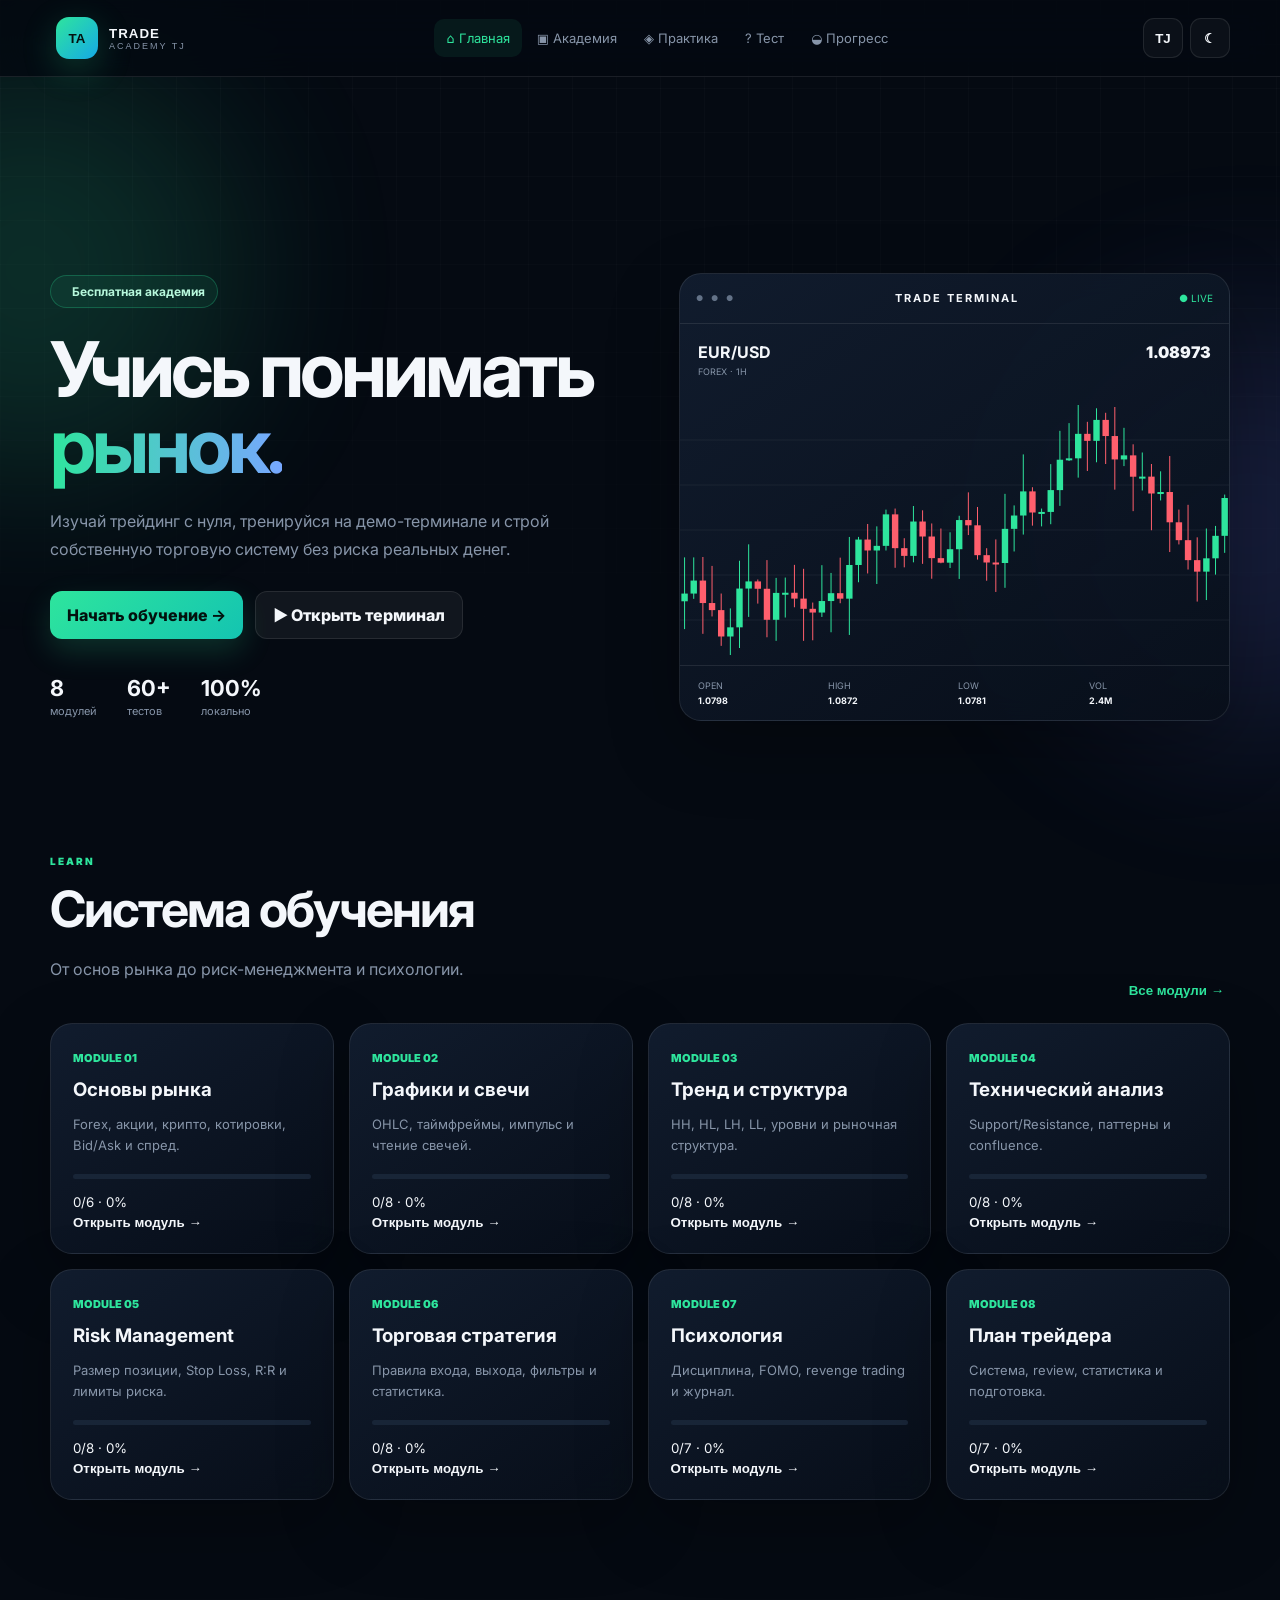
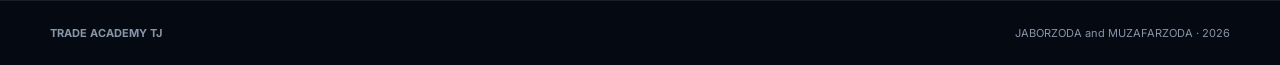
==== commit 16c38264: "Enable premium visual layer" ====
--- a/index.html
+++ b/index.html
@@ -7,7 +7,7 @@
 <title>TRADE ACADEMY TJ</title>
 <link rel="preconnect" href="https://fonts.googleapis.com"><link rel="preconnect" href="https://fonts.gstatic.com" crossorigin>
 <link href="https://fonts.googleapis.com/css2?family=Inter:wght@400;500;600;700;800;900&display=swap" rel="stylesheet">
-<link rel="stylesheet" href="style.css">
+<link rel="stylesheet" href="style.css"><link rel="stylesheet" href="premium.css">
 </head>
 <body>
 <div class="bg-grid"></div><div class="ambient a1"></div><div class="ambient a2"></div>
--- a/premium.css
+++ b/premium.css
@@ -0,0 +1 @@
+:root{--x:#2ee59d;--x2:#7084ff}body{overflow-x:hidden}.header{background:rgba(4,9,17,.82)!important;backdrop-filter:blur(18px) saturate(150%)}.brand,.nav button,.icon-btn,.btn,.link-btn,.course button{transition:.2s ease}.brand:hover{transform:translateY(-1px)}.nav button:hover,.nav button.active{color:var(--x)!important;background:rgba(46,229,157,.08)!important}.hero-title{max-width:760px}.terminal-card,.panel,.course,.feature-card{backdrop-filter:blur(14px);box-shadow:0 25px 70px rgba(0,0,0,.28)}.course:hover,.feature-card:hover{transform:translateY(-5px);border-color:rgba(46,229,157,.3)}.btn:hover{transform:translateY(-2px)}input:focus,select:focus,textarea:focus{border-color:rgba(46,229,157,.55)!important;box-shadow:0 0 0 3px rgba(46,229,157,.08)}.mobile.open{animation:menuIn .18s ease}@keyframes menuIn{from{opacity:0;transform:translateY(-8px)}to{opacity:1;transform:none}}button:disabled{cursor:not-allowed;opacity:.55}#toast{z-index:9999}@media(max-width:760px){.hero-title{font-size:clamp(42px,13vw,62px)}.hero-actions{flex-direction:column}.cards,.cards.big,.feature-grid,.form-grid{grid-template-columns:1fr!important}.progress-grid,.result{grid-template-columns:repeat(2,1fr)!important}}
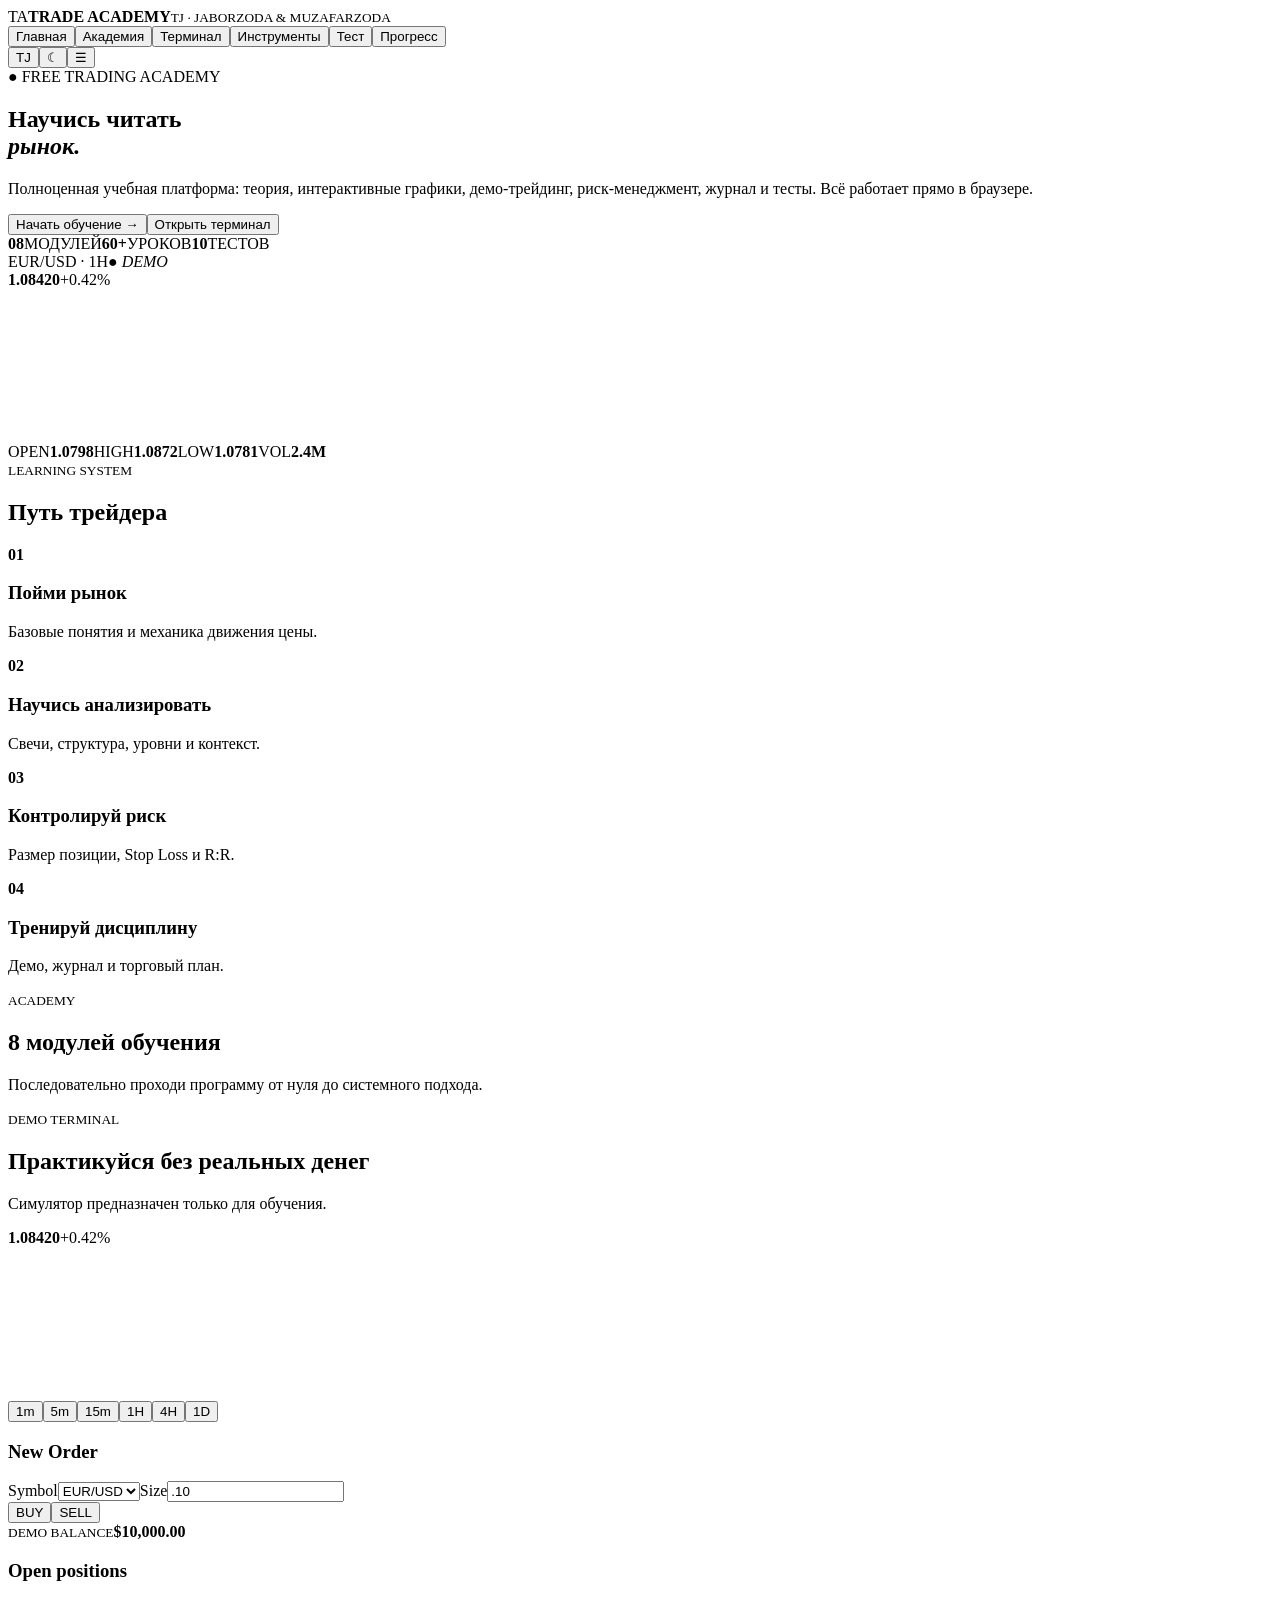
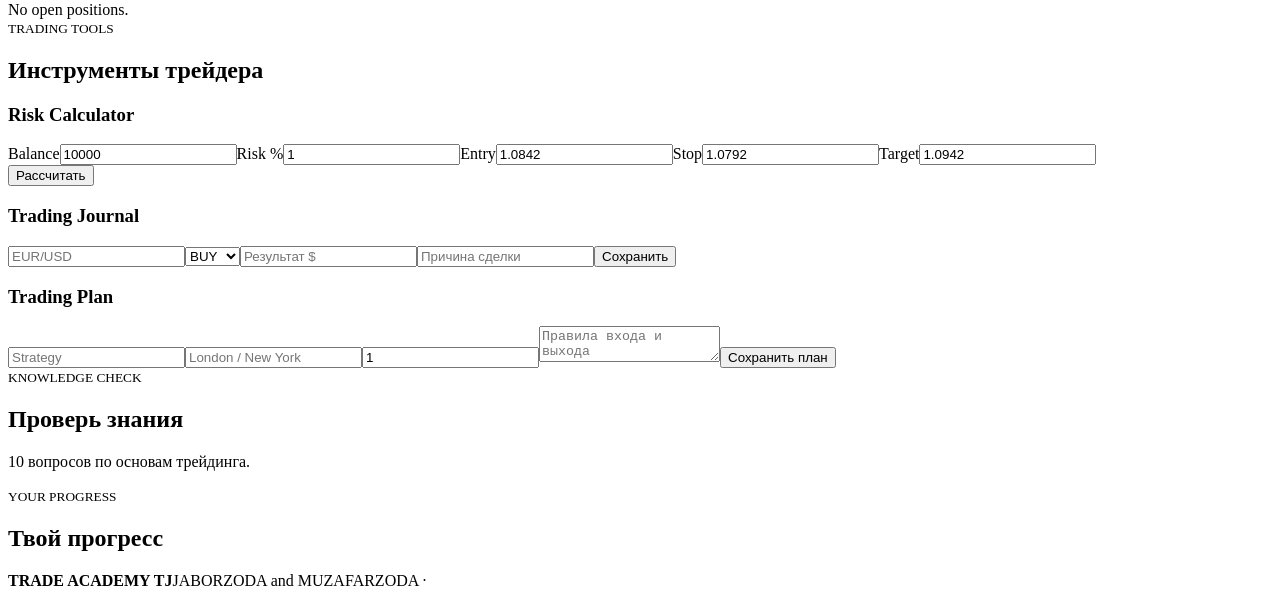
==== commit 27bc554b: "Create new Trade Academy frontend from scratch" ====
--- a/index.html
+++ b/index.html
@@ -1,43 +1,10 @@
-<!doctype html>
-<html lang="ru" data-theme="dark">
-<head>
-<meta charset="utf-8"><meta name="viewport" content="width=device-width,initial-scale=1,viewport-fit=cover">
-<meta name="theme-color" content="#07111f"><meta name="description" content="TRADE ACADEMY TJ — практическая академия трейдинга.">
-<meta name="author" content="JABORZODA and MUZAFARZODA">
-<title>TRADE ACADEMY TJ</title>
-<link rel="preconnect" href="https://fonts.googleapis.com"><link rel="preconnect" href="https://fonts.gstatic.com" crossorigin>
-<link href="https://fonts.googleapis.com/css2?family=Inter:wght@400;500;600;700;800;900&display=swap" rel="stylesheet">
-<link rel="stylesheet" href="style.css"><link rel="stylesheet" href="premium.css">
-</head>
-<body>
-<div class="bg-grid"></div><div class="ambient a1"></div><div class="ambient a2"></div>
-<header class="header"><div class="wrap head">
-<button class="brand" data-route="home"><span class="logo">TA</span><span><b>TRADE</b><small>ACADEMY TJ</small></span></button>
-<nav class="nav"><button data-route="home" class="active">⌂ <span data-i18n="home">Главная</span></button><button data-route="academy">▣ <span data-i18n="academy">Академия</span></button><button data-route="terminal">◈ <span data-i18n="practice">Практика</span></button><button data-route="quiz">? <span data-i18n="quiz">Тест</span></button><button data-route="progress">◒ <span data-i18n="progress">Прогресс</span></button></nav>
-<div class="actions"><button id="languageToggle" class="icon-btn">TJ</button><button id="themeToggle" class="icon-btn">☾</button><button id="menuBtn" class="icon-btn menu">☰</button></div></div></header>
-<aside id="mobileMenu" class="mobile"><button data-route="home">⌂ Главная</button><button data-route="academy">▣ Академия</button><button data-route="terminal">◈ Практика</button><button data-route="risk">⌁ Risk Calculator</button><button data-route="journal">☷ Journal</button><button data-route="plan">✓ Trading Plan</button><button data-route="quiz">? Quiz</button><button data-route="progress">◒ Прогресс</button><button data-route="about">ⓘ О проекте</button></aside>
-<main>
-<section id="home" class="section active"><div class="wrap hero"><div class="hero-copy"><span class="pill"><i></i> <span data-i18n="badge">Бесплатная академия</span></span><h1 data-i18n="title">Учись понимать <em>рынок.</em></h1><p data-i18n="lead">Изучай трейдинг с нуля, тренируйся на демо-терминале и строй собственную торговую систему без риска реальных денег.</p><div class="hero-actions"><button class="btn primary" data-route="academy">Начать обучение <b>→</b></button><button class="btn ghost" data-route="terminal">▶ Открыть терминал</button></div><div class="metrics"><div><b>8</b><span data-i18n="modules">модулей</span></div><div><b>60+</b><span data-i18n="tests">тестов</span></div><div><b>100%</b><span data-i18n="local">локально</span></div></div></div>
-<div class="terminal-card"><div class="top"><span class="dots">● ● ●</span><b>TRADE TERMINAL</b><span class="live">● LIVE</span></div><div class="quote"><div><strong>EUR/USD</strong><small>FOREX · 1H</small></div><div class="qprice" id="heroPrice">1.08420 <span id="heroChange">+0.42%</span></div></div><canvas id="heroCanvas"></canvas><div class="stats"><span>OPEN <b>1.0798</b></span><span>HIGH <b>1.0872</b></span><span>LOW <b>1.0781</b></span><span>VOL <b>2.4M</b></span></div></div></div>
-<div class="wrap"><div class="section-head"><div><small>LEARN</small><h2 data-i18n="learnTitle">Система обучения</h2><p data-i18n="learnText">От основ рынка до риск-менеджмента и психологии.</p></div><button class="link-btn" data-route="academy">Все модули →</button></div><div id="featuredCourses" class="cards"></div></div></section>
-
-<section id="academy" class="section"><div class="wrap"><div class="page-head"><small>ACADEMY</small><h2 data-i18n="academyTitle">8 модулей — один путь</h2><p data-i18n="academyText">Проходи уроки последовательно. Прогресс сохраняется на устройстве.</p></div><div id="courseGrid" class="cards big"></div></div></section>
-
-<section id="terminal" class="section"><div class="wrap"><div class="page-head"><small>DEMO TRADING</small><h2>Практический терминал</h2><p>Демо-баланс. Никаких реальных денег и подключений к брокеру.</p></div><div class="trade-layout"><div class="panel chart-panel"><div class="panel-head"><div class="symbols" id="symbols"></div><div class="pricebox"><b id="marketPrice">1.08420</b><span id="marketChange">+0.42%</span></div></div><canvas id="mainCanvas"></canvas><div class="chart-tools"><button data-tf="1m">1M</button><button data-tf="5m">5M</button><button data-tf="15m">15M</button><button data-tf="1h" class="selected">1H</button><button data-tf="4h">4H</button><button data-tf="1d">1D</button></div></div>
-<div class="side"><div class="panel"><div class="panel-title">Order</div><label>Symbol<select id="orderSymbol"><option>EUR/USD</option><option>GBP/USD</option><option>USD/JPY</option><option>XAU/USD</option><option>BTC/USD</option></select></label><label>Size<input id="orderSize" type="number" min=".01" step=".01" value=".10"></label><label>Stop Loss<input id="orderSL" type="number" step=".0001" placeholder="optional"></label><label>Take Profit<input id="orderTP" type="number" step=".0001" placeholder="optional"></label><div class="order-buttons"><button id="buyBtn" class="btn buy">BUY</button><button id="sellBtn" class="btn sell">SELL</button></div></div><div class="panel balance"><span>Demo balance</span><strong id="balance">$10,000.00</strong><small>Positions are simulated locally.</small></div></div></div><div class="panel positions"><div class="panel-title">Open positions</div><div id="positions"></div></div></div></section>
-
-<section id="risk" class="section"><div class="wrap"><div class="page-head"><small>RISK MANAGEMENT</small><h2>Risk Calculator</h2><p>Рассчитай риск до входа, а не после.</p></div><div class="calculator panel"><div class="form-grid"><label>Account balance<input id="riskBalance" type="number" value="10000"></label><label>Risk %<input id="riskPct" type="number" value="1" step=".1"></label><label>Entry price<input id="riskEntry" type="number" value="1.0842" step=".0001"></label><label>Stop price<input id="riskStop" type="number" value="1.0792" step=".0001"></label><label>Target price<input id="riskTarget" type="number" value="1.0942" step=".0001"></label></div><button id="calcRisk" class="btn primary">Calculate</button><div id="riskResult" class="result"></div></div></div></section>
-
-<section id="journal" class="section"><div class="wrap"><div class="page-head"><small>TRADING JOURNAL</small><h2>Журнал сделок</h2><p>Записывай решения и анализируй дисциплину.</p></div><form id="journalForm" class="panel form-grid"><label>Symbol<input id="jSymbol" value="EUR/USD"></label><label>Direction<select id="jSide"><option>BUY</option><option>SELL</option></select></label><label>Entry<input id="jEntry" type="number" step=".0001"></label><label>Exit<input id="jExit" type="number" step=".0001"></label><label>Result $<input id="jResult" type="number" step=".01"></label><label>Note<input id="jNote" placeholder="Почему вошёл?"></label><button class="btn primary" type="submit">Сохранить сделку</button></form><div id="journalList" class="journal-list"></div></div></section>
-
-<section id="plan" class="section"><div class="wrap"><div class="page-head"><small>TRADING PLAN</small><h2>Мой торговый план</h2></div><form id="planForm" class="panel form-grid"><label>Strategy<input id="planStrategy" placeholder="Например: trend + pullback"></label><label>Session<input id="planSession" placeholder="London / New York"></label><label>Risk per trade %<input id="planRisk" type="number" value="1"></label><label>Entry rules<textarea id="planEntry" placeholder="Условия входа"></textarea></label><label>Exit rules<textarea id="planExit" placeholder="SL / TP / invalidation"></textarea></label><label>Psychology<textarea id="planPsychology" placeholder="Что я не буду делать"></textarea></label><button class="btn primary" type="submit">Сохранить план</button></form></div></section>
-
-<section id="quiz" class="section"><div class="wrap"><div class="page-head"><small>KNOWLEDGE CHECK</small><h2>Тест трейдера</h2><p>10 базовых вопросов. Результат сохраняется.</p></div><div id="quizBox" class="quiz panel"></div></div></section>
-
-<section id="progress" class="section"><div class="wrap"><div class="page-head"><small>YOUR PROGRESS</small><h2>Прогресс</h2></div><div id="progressStats" class="progress-grid"></div><div id="achievements" class="cards"></div></div></section>
-
-<section id="about" class="section"><div class="wrap about panel"><div><small>ABOUT</small><h2>TRADE ACADEMY TJ</h2><p>Образовательный проект для самостоятельного изучения трейдинга на русском и таджикском языках.</p><p class="muted">Создатели: <b>JABORZODA and MUZAFARZODA</b></p></div><div class="warning"><b>⚠ Важно</b><p>Это учебная платформа и демо-терминал. Материалы не являются инвестиционной рекомендацией. Реальный рынок связан с риском потери капитала.</p></div></div></section>
-</main>
-<footer><div class="wrap"><b>TRADE ACADEMY TJ</b><span>JABORZODA and MUZAFARZODA · <span id="year"></span></span></div></footer>
-<div id="toast"></div><script src="script.js?v=20260929"></script>
-</body></html>+<!doctype html><html lang="ru"><head><meta charset="utf-8"><meta name="viewport" content="width=device-width,initial-scale=1"><meta name="theme-color" content="#07100d"><meta name="author" content="JABORZODA and MUZAFARZODA"><title>TRADE ACADEMY TJ</title><link rel="preconnect" href="https://fonts.googleapis.com"><link href="https://fonts.googleapis.com/css2?family=Inter:wght@400;500;600;700;800;900&display=swap" rel="stylesheet"><link rel="stylesheet" href="style.css"></head><body>
+<div class="bg"></div><header><div class="brand" data-page="home"><span class="mark">TA</span><span><b>TRADE ACADEMY</b><small>TJ · JABORZODA & MUZAFARZODA</small></span></div><nav id="nav"><button data-page="home">Главная</button><button data-page="academy">Академия</button><button data-page="terminal">Терминал</button><button data-page="tools">Инструменты</button><button data-page="quiz">Тест</button><button data-page="progress">Прогресс</button></nav><div class="head-actions"><button id="lang">TJ</button><button id="theme">☾</button><button id="hamb">☰</button></div></div></header>
+<div id="mobileNav"></div><main>
+<section id="home" class="page active"><div class="hero wrap"><div><span class="badge">● FREE TRADING ACADEMY</span><h1>Научись читать<br><em>рынок.</em></h1><p>Полноценная учебная платформа: теория, интерактивные графики, демо-трейдинг, риск-менеджмент, журнал и тесты. Всё работает прямо в браузере.</p><div class="buttons"><button class="primary" data-page="academy">Начать обучение →</button><button class="secondary" data-page="terminal">Открыть терминал</button></div><div class="numbers"><span><b>08</b>МОДУЛЕЙ</span><span><b>60+</b>УРОКОВ</span><span><b>10</b>ТЕСТОВ</span></div></div><div class="market-card"><div class="card-top"><span>EUR/USD · 1H</span><i>● DEMO</i></div><div class="quote"><strong id="heroPrice">1.08420</strong><span id="heroPct">+0.42%</span></div><canvas id="heroChart"></canvas><div class="ohlc"><span>OPEN<b>1.0798</b></span><span>HIGH<b>1.0872</b></span><span>LOW<b>1.0781</b></span><span>VOL<b>2.4M</b></span></div></div></div><div class="wrap"><div class="section-title"><div><small>LEARNING SYSTEM</small><h2>Путь трейдера</h2></div></div><div class="feature-grid"><article><b>01</b><h3>Пойми рынок</h3><p>Базовые понятия и механика движения цены.</p></article><article><b>02</b><h3>Научись анализировать</h3><p>Свечи, структура, уровни и контекст.</p></article><article><b>03</b><h3>Контролируй риск</h3><p>Размер позиции, Stop Loss и R:R.</p></article><article><b>04</b><h3>Тренируй дисциплину</h3><p>Демо, журнал и торговый план.</p></article></div></div></section>
+<section id="academy" class="page"><div class="wrap"><div class="title"><small>ACADEMY</small><h2>8 модулей обучения</h2><p>Последовательно проходи программу от нуля до системного подхода.</p></div><div id="courses" class="course-grid"></div></div></section>
+<section id="terminal" class="page"><div class="wrap"><div class="title"><small>DEMO TERMINAL</small><h2>Практикуйся без реальных денег</h2><p>Симулятор предназначен только для обучения.</p></div><div class="terminal"><div class="chart-side"><div id="symbols" class="symbols"></div><div class="price-line"><strong id="price">1.08420</strong><span id="change">+0.42%</span></div><canvas id="chart"></canvas><div class="timeframes"><button>1m</button><button>5m</button><button>15m</button><button class="on">1H</button><button>4H</button><button>1D</button></div></div><aside class="order"><h3>New Order</h3><label>Symbol<select id="symbol"><option>EUR/USD</option><option>GBP/USD</option><option>USD/JPY</option><option>XAU/USD</option><option>BTC/USD</option></select></label><label>Size<input id="size" type="number" value=".10" step=".01"></label><div class="two"><button id="buy" class="buy">BUY</button><button id="sell" class="sell">SELL</button></div><div class="balance"><small>DEMO BALANCE</small><b id="balance">$10,000.00</b></div></aside></div><div class="panel"><h3>Open positions</h3><div id="positions">No open positions.</div></div></div></section>
+<section id="tools" class="page"><div class="wrap"><div class="title"><small>TRADING TOOLS</small><h2>Инструменты трейдера</h2></div><div class="tool-grid"><div class="panel"><h3>Risk Calculator</h3><div class="fields"><label>Balance<input id="rb" value="10000" type="number"></label><label>Risk %<input id="rp" value="1" type="number" step=".1"></label><label>Entry<input id="re" value="1.0842" type="number" step=".0001"></label><label>Stop<input id="rs" value="1.0792" type="number" step=".0001"></label><label>Target<input id="rt" value="1.0942" type="number" step=".0001"></label></div><button id="riskBtn" class="primary">Рассчитать</button><div id="riskOut" class="result"></div></div><div class="panel"><h3>Trading Journal</h3><form id="journal"><input id="js" placeholder="EUR/USD"><select id="jd"><option>BUY</option><option>SELL</option></select><input id="jr" type="number" placeholder="Результат $"><input id="jn" placeholder="Причина сделки"><button class="primary">Сохранить</button></form><div id="journalList"></div></div><div class="panel"><h3>Trading Plan</h3><form id="plan"><input id="ps" placeholder="Strategy"><input id="session" placeholder="London / New York"><input id="prisk" value="1" placeholder="Risk %"><textarea id="rules" placeholder="Правила входа и выхода"></textarea><button class="primary">Сохранить план</button></form></div></div></div></section>
+<section id="quiz" class="page"><div class="wrap"><div class="title"><small>KNOWLEDGE CHECK</small><h2>Проверь знания</h2><p>10 вопросов по основам трейдинга.</p></div><div id="quizBox" class="quiz panel"></div></div></section>
+<section id="progress" class="page"><div class="wrap"><div class="title"><small>YOUR PROGRESS</small><h2>Твой прогресс</h2></div><div id="stats" class="stats"></div><div id="achievements" class="feature-grid"></div></div></section>
+</main><footer><div class="wrap"><b>TRADE ACADEMY TJ</b><span>JABORZODA and MUZAFARZODA · <span id="year"></span></span></div></footer><div id="toast"></div><script src="script.js"></script></body></html>
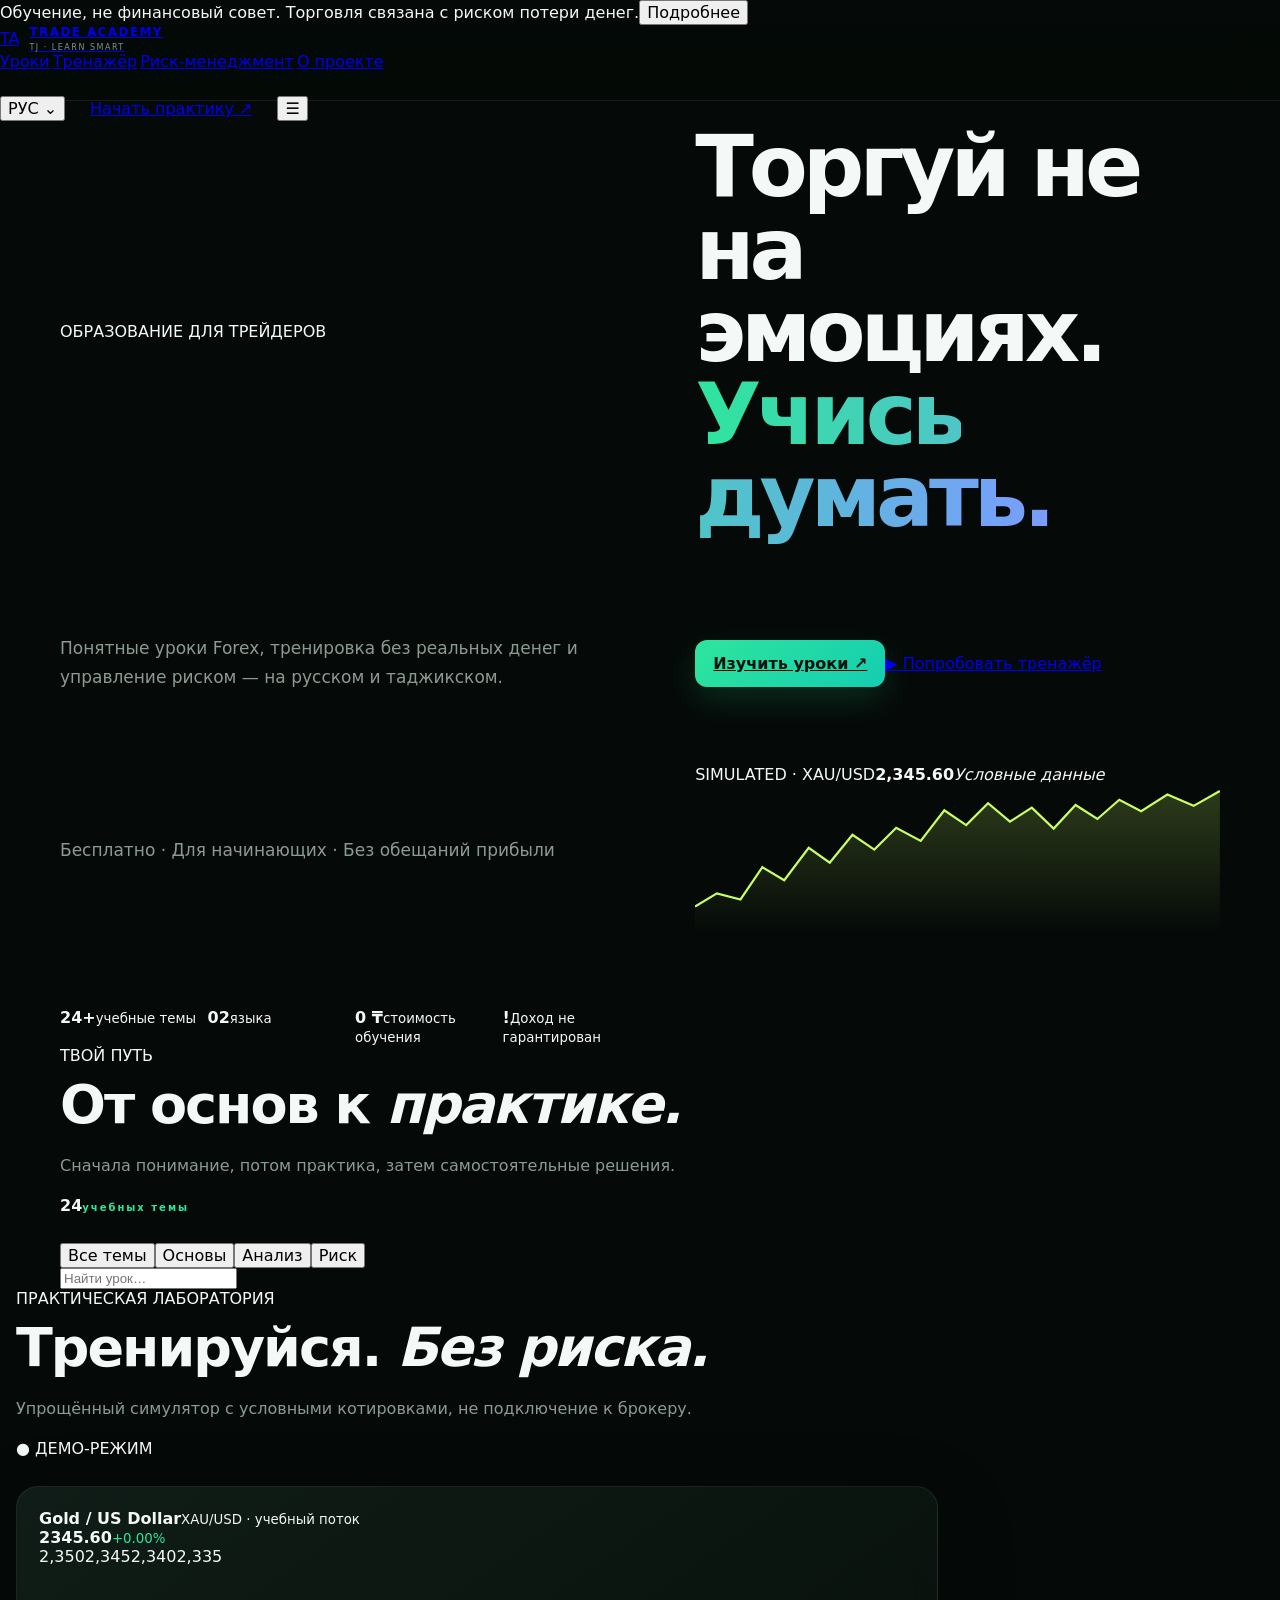
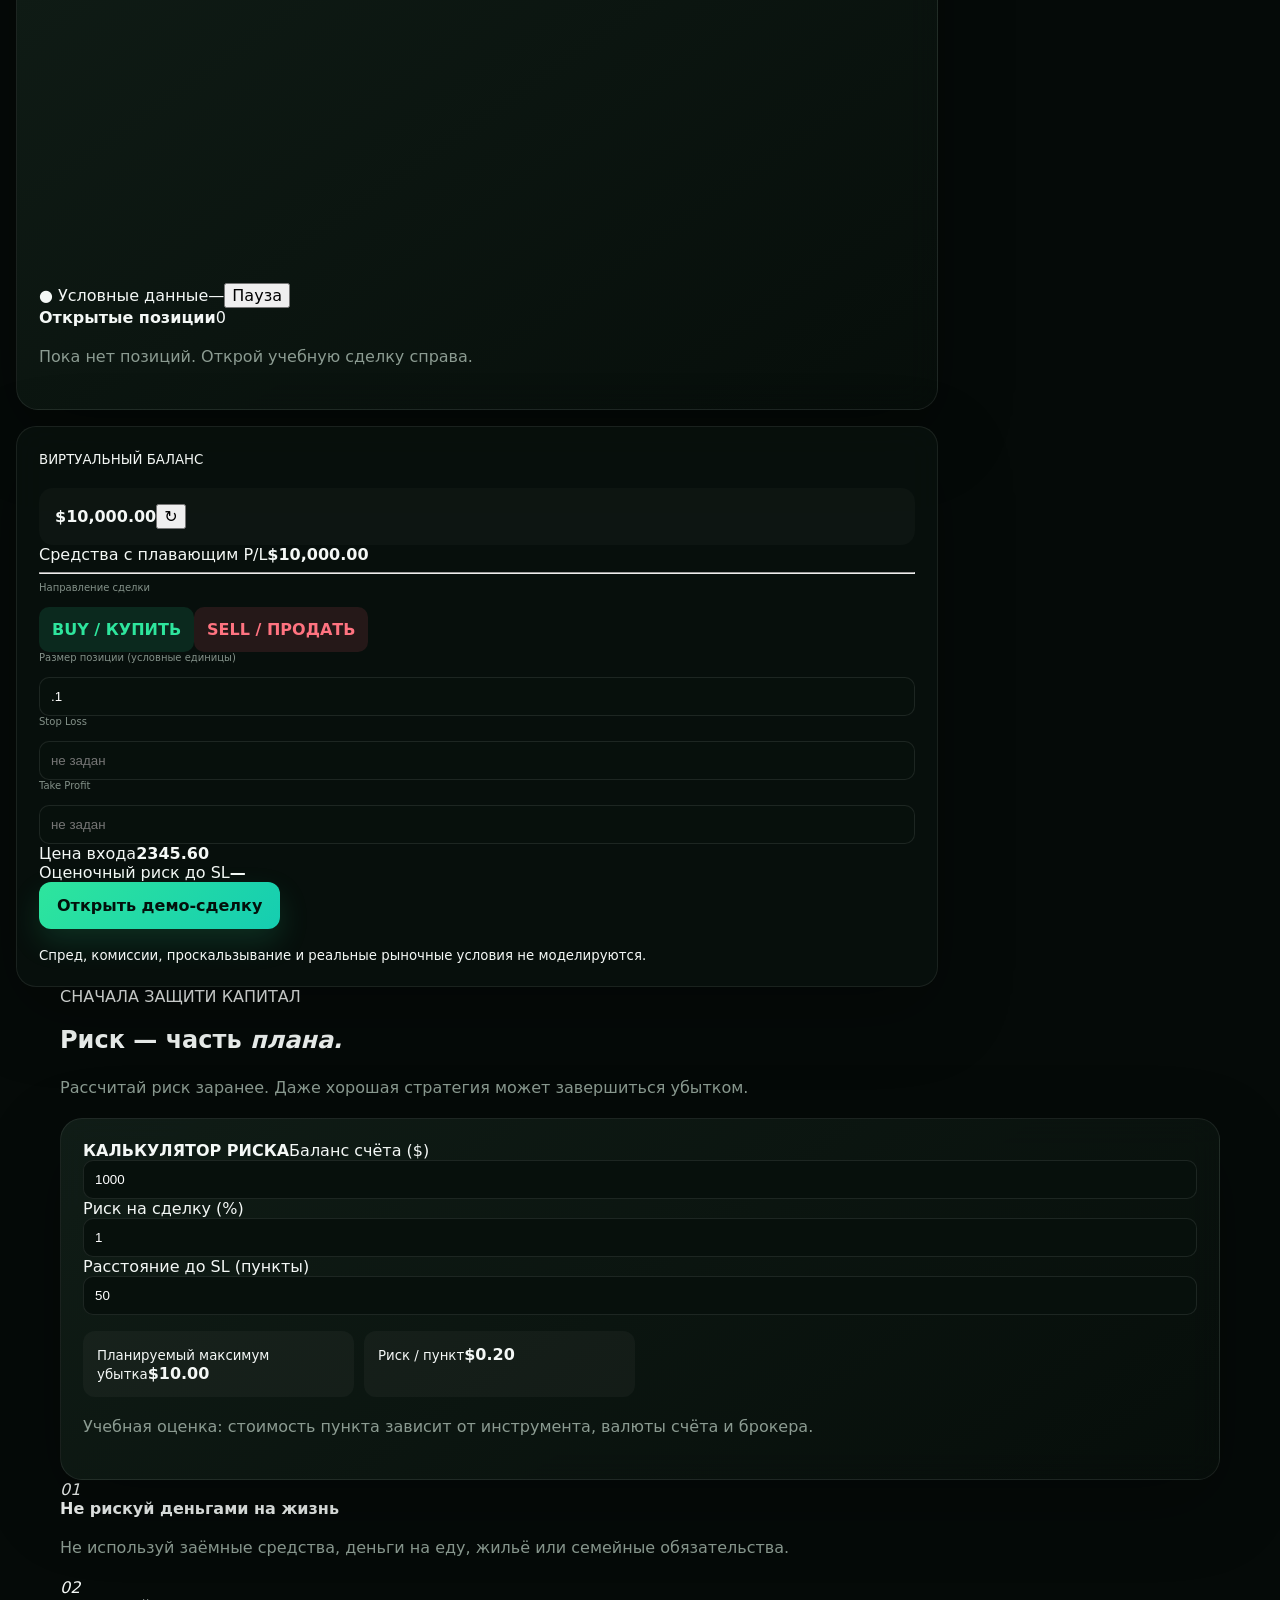
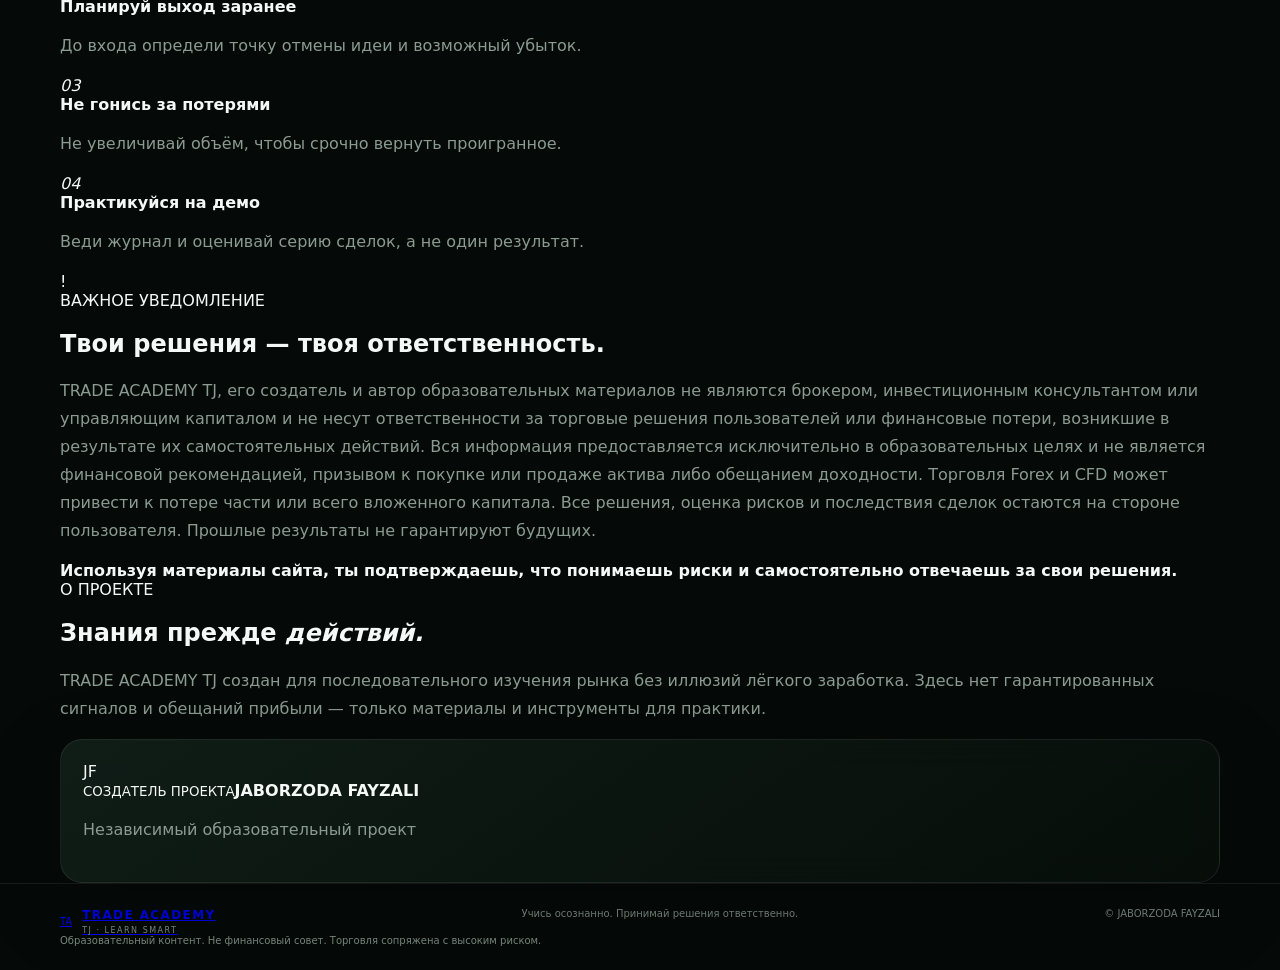
==== commit 14ba7d17: "Build responsive bilingual Trade Academy TJ platform" ====
--- a/index.html
+++ b/index.html
@@ -1,10 +1 @@
-<!doctype html><html lang="ru"><head><meta charset="utf-8"><meta name="viewport" content="width=device-width,initial-scale=1"><meta name="theme-color" content="#07100d"><meta name="author" content="JABORZODA and MUZAFARZODA"><title>TRADE ACADEMY TJ</title><link rel="preconnect" href="https://fonts.googleapis.com"><link href="https://fonts.googleapis.com/css2?family=Inter:wght@400;500;600;700;800;900&display=swap" rel="stylesheet"><link rel="stylesheet" href="style.css"></head><body>
-<div class="bg"></div><header><div class="brand" data-page="home"><span class="mark">TA</span><span><b>TRADE ACADEMY</b><small>TJ · JABORZODA & MUZAFARZODA</small></span></div><nav id="nav"><button data-page="home">Главная</button><button data-page="academy">Академия</button><button data-page="terminal">Терминал</button><button data-page="tools">Инструменты</button><button data-page="quiz">Тест</button><button data-page="progress">Прогресс</button></nav><div class="head-actions"><button id="lang">TJ</button><button id="theme">☾</button><button id="hamb">☰</button></div></div></header>
-<div id="mobileNav"></div><main>
-<section id="home" class="page active"><div class="hero wrap"><div><span class="badge">● FREE TRADING ACADEMY</span><h1>Научись читать<br><em>рынок.</em></h1><p>Полноценная учебная платформа: теория, интерактивные графики, демо-трейдинг, риск-менеджмент, журнал и тесты. Всё работает прямо в браузере.</p><div class="buttons"><button class="primary" data-page="academy">Начать обучение →</button><button class="secondary" data-page="terminal">Открыть терминал</button></div><div class="numbers"><span><b>08</b>МОДУЛЕЙ</span><span><b>60+</b>УРОКОВ</span><span><b>10</b>ТЕСТОВ</span></div></div><div class="market-card"><div class="card-top"><span>EUR/USD · 1H</span><i>● DEMO</i></div><div class="quote"><strong id="heroPrice">1.08420</strong><span id="heroPct">+0.42%</span></div><canvas id="heroChart"></canvas><div class="ohlc"><span>OPEN<b>1.0798</b></span><span>HIGH<b>1.0872</b></span><span>LOW<b>1.0781</b></span><span>VOL<b>2.4M</b></span></div></div></div><div class="wrap"><div class="section-title"><div><small>LEARNING SYSTEM</small><h2>Путь трейдера</h2></div></div><div class="feature-grid"><article><b>01</b><h3>Пойми рынок</h3><p>Базовые понятия и механика движения цены.</p></article><article><b>02</b><h3>Научись анализировать</h3><p>Свечи, структура, уровни и контекст.</p></article><article><b>03</b><h3>Контролируй риск</h3><p>Размер позиции, Stop Loss и R:R.</p></article><article><b>04</b><h3>Тренируй дисциплину</h3><p>Демо, журнал и торговый план.</p></article></div></div></section>
-<section id="academy" class="page"><div class="wrap"><div class="title"><small>ACADEMY</small><h2>8 модулей обучения</h2><p>Последовательно проходи программу от нуля до системного подхода.</p></div><div id="courses" class="course-grid"></div></div></section>
-<section id="terminal" class="page"><div class="wrap"><div class="title"><small>DEMO TERMINAL</small><h2>Практикуйся без реальных денег</h2><p>Симулятор предназначен только для обучения.</p></div><div class="terminal"><div class="chart-side"><div id="symbols" class="symbols"></div><div class="price-line"><strong id="price">1.08420</strong><span id="change">+0.42%</span></div><canvas id="chart"></canvas><div class="timeframes"><button>1m</button><button>5m</button><button>15m</button><button class="on">1H</button><button>4H</button><button>1D</button></div></div><aside class="order"><h3>New Order</h3><label>Symbol<select id="symbol"><option>EUR/USD</option><option>GBP/USD</option><option>USD/JPY</option><option>XAU/USD</option><option>BTC/USD</option></select></label><label>Size<input id="size" type="number" value=".10" step=".01"></label><div class="two"><button id="buy" class="buy">BUY</button><button id="sell" class="sell">SELL</button></div><div class="balance"><small>DEMO BALANCE</small><b id="balance">$10,000.00</b></div></aside></div><div class="panel"><h3>Open positions</h3><div id="positions">No open positions.</div></div></div></section>
-<section id="tools" class="page"><div class="wrap"><div class="title"><small>TRADING TOOLS</small><h2>Инструменты трейдера</h2></div><div class="tool-grid"><div class="panel"><h3>Risk Calculator</h3><div class="fields"><label>Balance<input id="rb" value="10000" type="number"></label><label>Risk %<input id="rp" value="1" type="number" step=".1"></label><label>Entry<input id="re" value="1.0842" type="number" step=".0001"></label><label>Stop<input id="rs" value="1.0792" type="number" step=".0001"></label><label>Target<input id="rt" value="1.0942" type="number" step=".0001"></label></div><button id="riskBtn" class="primary">Рассчитать</button><div id="riskOut" class="result"></div></div><div class="panel"><h3>Trading Journal</h3><form id="journal"><input id="js" placeholder="EUR/USD"><select id="jd"><option>BUY</option><option>SELL</option></select><input id="jr" type="number" placeholder="Результат $"><input id="jn" placeholder="Причина сделки"><button class="primary">Сохранить</button></form><div id="journalList"></div></div><div class="panel"><h3>Trading Plan</h3><form id="plan"><input id="ps" placeholder="Strategy"><input id="session" placeholder="London / New York"><input id="prisk" value="1" placeholder="Risk %"><textarea id="rules" placeholder="Правила входа и выхода"></textarea><button class="primary">Сохранить план</button></form></div></div></div></section>
-<section id="quiz" class="page"><div class="wrap"><div class="title"><small>KNOWLEDGE CHECK</small><h2>Проверь знания</h2><p>10 вопросов по основам трейдинга.</p></div><div id="quizBox" class="quiz panel"></div></div></section>
-<section id="progress" class="page"><div class="wrap"><div class="title"><small>YOUR PROGRESS</small><h2>Твой прогресс</h2></div><div id="stats" class="stats"></div><div id="achievements" class="feature-grid"></div></div></section>
-</main><footer><div class="wrap"><b>TRADE ACADEMY TJ</b><span>JABORZODA and MUZAFARZODA · <span id="year"></span></span></div></footer><div id="toast"></div><script src="script.js"></script></body></html>+<!doctype html><html lang="ru"><head><meta charset="utf-8"><meta name="viewport" content="width=device-width,initial-scale=1"><meta name="theme-color" content="#09110f"><meta name="description" content="Бесплатные учебные материалы Forex на русском и таджикском."><title>TRADE ACADEMY TJ</title><link rel="preconnect" href="https://fonts.googleapis.com"><link href="https://fonts.googleapis.com/css2?family=DM+Sans:wght@400;500;700&family=Manrope:wght@500;700;800&display=swap" rel="stylesheet"><link rel="stylesheet" href="style.css"></head><body><div class="riskbar"><span data-t="riskTop">Обучение, не финансовый совет. Торговля связана с риском потери денег.</span><button id="riskInfo" data-t="details">Подробнее</button></div><header><a class="brand" href="#home"><span class="logo">T<span>A</span></span><span><b>TRADE ACADEMY</b><small>TJ · LEARN SMART</small></span></a><nav><a href="#academy" data-t="navLessons">Уроки</a><a href="#terminal" data-t="navPractice">Тренажёр</a><a href="#risk" data-t="navRisk">Риск-менеджмент</a><a href="#about" data-t="navAbout">О проекте</a></nav><div class="headright"><button id="language">РУС ⌄</button><a class="btn outline" href="#terminal" data-t="practice">Начать практику ↗</a><button id="menu">☰</button></div></header><main><section class="hero wrap" id="home"><div class="eyebrow" data-t="eyebrow">ОБРАЗОВАНИЕ ДЛЯ ТРЕЙДЕРОВ</div><h1 data-t-html="hero">Торгуй не на эмоциях.<br><em>Учись думать.</em></h1><p class="lead" data-t="lead">Понятные уроки Forex, тренировка без реальных денег и управление риском — на русском и таджикском.</p><div class="actions"><a class="btn primary" href="#academy" data-t="lessonsBtn">Изучить уроки ↗</a><a class="btn ghost" href="#terminal" data-t="demoBtn">▶ Попробовать тренажёр</a></div><p class="subnote" data-t="heroNote">Бесплатно · Для начинающих · Без обещаний прибыли</p><div class="chartbox"><div class="chartmeta"><span>SIMULATED · XAU/USD</span><strong id="heroPrice">2,345.60</strong><i data-t="fakeData">Условные данные</i></div><svg viewBox="0 0 600 170" preserveAspectRatio="none" aria-label="Учебный график"><defs><linearGradient id="fade" x1="0" x2="0" y1="0" y2="1"><stop offset="0" stop-color="#c9ff65" stop-opacity=".2"/><stop offset="1" stop-color="#c9ff65" stop-opacity="0"/></linearGradient></defs><path d="M0 140 L25 125 52 132 77 95 102 110 130 73 154 90 180 58 205 75 230 50 258 65 285 30 310 47 335 22 360 43 385 27 410 51 435 24 460 40 485 18 510 31 540 12 570 25 600 8 V170 H0Z" fill="url(#fade)"/><path d="M0 140 L25 125 52 132 77 95 102 110 130 73 154 90 180 58 205 75 230 50 258 65 285 30 310 47 335 22 360 43 385 27 410 51 435 24 460 40 485 18 510 31 540 12 570 25 600 8" fill="none" stroke="#c9ff65" stroke-width="2.5"/></svg></div><div class="stats"><div><b>24<span>+</span></b><small data-t="statLessons">учебные темы</small></div><div><b>02</b><small data-t="statLanguages">языка</small></div><div><b>0 ₸</b><small data-t="statCost">стоимость обучения</small></div><div><b>!</b><small data-t="statRisk">Доход не гарантирован</small></div></div></section><section class="wrap section" id="academy"><div class="eyebrow" data-t="path">ТВОЙ ПУТЬ</div><div class="section-title"><div><h2 data-t-html="academyTitle">От основ к <em>практике.</em></h2><p data-t="academyLead">Сначала понимание, потом практика, затем самостоятельные решения.</p></div><strong><span id="lessonCount">24</span><small data-t="topics">учебных темы</small></strong></div><div class="toolbar"><div class="filters"><button class="active" data-filter="all" data-t="all">Все темы</button><button data-filter="basics" data-t="basics">Основы</button><button data-filter="analysis" data-t="analysis">Анализ</button><button data-filter="risk" data-t="risk">Риск</button></div><input id="search" type="search" placeholder="Найти урок…" data-t-placeholder="search"></div><div id="lessons" class="cards"></div><p id="empty" hidden data-t="empty">Ничего не найдено.</p></section><section class="terminal"><div class="wrap section" id="terminal"><div class="eyebrow" data-t="lab">ПРАКТИЧЕСКАЯ ЛАБОРАТОРИЯ</div><div class="section-title"><div><h2 data-t-html="terminalTitle">Тренируйся. <em>Без риска.</em></h2><p data-t="terminalLead">Упрощённый симулятор с условными котировками, не подключение к брокеру.</p></div><span class="pill" data-t="demoMode">● ДЕМО-РЕЖИМ</span></div><div class="trading"><div class="market panel"><div class="markethead"><div><b>Gold / US Dollar</b><small>XAU/USD · <span data-t="simFeed">учебный поток</span></small></div><div class="price"><strong id="price">2345.60</strong><small id="change">+0.00%</small></div></div><div class="marketchart"><div class="axis"><span>2,350</span><span>2,345</span><span>2,340</span><span>2,335</span></div><svg id="priceChart" viewBox="0 0 700 250" preserveAspectRatio="none"></svg></div><div class="chartfoot"><span data-t="fakeData">● Условные данные</span><span id="clock">—</span><button id="pause">Пауза</button></div><div class="poshead"><b data-t="positions">Открытые позиции</b><span id="posCount">0</span></div><div id="positions" class="positions"><p data-t="noPositions">Пока нет позиций. Открой учебную сделку справа.</p></div></div><aside class="order panel"><small data-t="virtualBalance">ВИРТУАЛЬНЫЙ БАЛАНС</small><div class="balance"><strong id="balance">$10,000.00</strong><button id="reset" title="Reset">↻</button></div><div class="equity"><span data-t="equity">Средства с плавающим P/L</span><b id="equity">$10,000.00</b></div><hr><label data-t="side">Направление сделки</label><div class="sides"><button id="buy" class="buy selected">BUY / <span data-t="buy">КУПИТЬ</span></button><button id="sell" class="sell">SELL / <span data-t="sell">ПРОДАТЬ</span></button></div><label for="size" data-t="size">Размер позиции (условные единицы)</label><input id="size" type="number" min=".1" max="10" step=".1" value=".1"><div class="fieldrow"><div><label for="sl">Stop Loss</label><input id="sl" type="number" step=".1" placeholder="не задан"></div><div><label for="tp">Take Profit</label><input id="tp" type="number" step=".1" placeholder="не задан"></div></div><div class="preview"><span data-t="entry">Цена входа</span><b id="entry">2345.60</b></div><div class="preview"><span data-t="riskEstimate">Оценочный риск до SL</span><b id="riskEstimate">—</b></div><button id="openTrade" class="btn primary full" data-t="openTrade">Открыть демо-сделку</button><p id="message" role="status"></p><small class="disclaimer" data-t="simNote">Спред, комиссии, проскальзывание и реальные рыночные условия не моделируются.</small></aside></div></div></section><section class="wrap section" id="risk"><div class="eyebrow" data-t="protect">СНАЧАЛА ЗАЩИТИ КАПИТАЛ</div><h2 data-t-html="riskTitle">Риск — часть <em>плана.</em></h2><p class="section-lead" data-t="riskLead">Рассчитай риск заранее. Даже хорошая стратегия может завершиться убытком.</p><div class="riskgrid"><div class="panel calculator"><b data-t="calculator">КАЛЬКУЛЯТОР РИСКА</b><label><span data-t="account">Баланс счёта ($)</span><input id="calcBalance" type="number" value="1000" min="1"></label><label><span data-t="riskPercent">Риск на сделку (%)</span><input id="calcPercent" type="number" value="1" min=".1" max="100" step=".1"></label><label><span data-t="distance">Расстояние до SL (пункты)</span><input id="calcDistance" type="number" value="50" min=".1" step=".1"></label><div class="result"><div><small data-t="maxLoss">Планируемый максимум убытка</small><strong id="loss">$10.00</strong></div><div><small data-t="perPoint">Риск / пункт</small><strong id="perPoint">$0.20</strong></div></div><p class="tiny" data-t="calcNote">Учебная оценка: стоимость пункта зависит от инструмента, валюты счёта и брокера.</p></div><div class="principles"><article><i>01</i><div><b data-t="p1">Не рискуй деньгами на жизнь</b><p data-t="p1d">Не используй заёмные средства, деньги на еду, жильё или семейные обязательства.</p></div></article><article><i>02</i><div><b data-t="p2">Планируй выход заранее</b><p data-t="p2d">До входа определи точку отмены идеи и возможный убыток.</p></div></article><article><i>03</i><div><b data-t="p3">Не гонись за потерями</b><p data-t="p3d">Не увеличивай объём, чтобы срочно вернуть проигранное.</p></div></article><article><i>04</i><div><b data-t="p4">Практикуйся на демо</b><p data-t="p4d">Веди журнал и оценивай серию сделок, а не один результат.</p></div></article></div></div></section><section class="notice"><div class="wrap noticeinner"><span class="warn">!</span><div><div class="eyebrow" data-t="important">ВАЖНОЕ УВЕДОМЛЕНИЕ</div><h2 data-t="disclaimerTitle">Твои решения — твоя ответственность.</h2><p data-t="disclaimerBody">TRADE ACADEMY TJ, его создатель и автор образовательных материалов не являются брокером, инвестиционным консультантом или управляющим капиталом и не несут ответственности за торговые решения пользователей или финансовые потери, возникшие в результате их самостоятельных действий. Вся информация предоставляется исключительно в образовательных целях и не является финансовой рекомендацией, призывом к покупке или продаже актива либо обещанием доходности. Торговля Forex и CFD может привести к потере части или всего вложенного капитала. Все решения, оценка рисков и последствия сделок остаются на стороне пользователя. Прошлые результаты не гарантируют будущих.</p><b data-t="disclaimerAgree">Используя материалы сайта, ты подтверждаешь, что понимаешь риски и самостоятельно отвечаешь за свои решения.</b></div></div></section><section class="wrap section about" id="about"><div><div class="eyebrow" data-t="aboutProject">О ПРОЕКТЕ</div><h2 data-t-html="aboutTitle">Знания прежде <em>действий.</em></h2><p data-t="aboutText">TRADE ACADEMY TJ создан для последовательного изучения рынка без иллюзий лёгкого заработка. Здесь нет гарантированных сигналов и обещаний прибыли — только материалы и инструменты для практики.</p></div><div class="author panel"><span class="avatar">JF</span><div><small data-t="creator">СОЗДАТЕЛЬ ПРОЕКТА</small><b>JABORZODA FAYZALI</b><p data-t="authorRole">Независимый образовательный проект</p></div></div></section></main><footer><div class="wrap foot"><a class="brand" href="#home"><span class="logo">T<span>A</span></span><span><b>TRADE ACADEMY</b><small>TJ · LEARN SMART</small></span></a><span data-t="footerText">Учись осознанно. Принимай решения ответственно.</span><span>© <span id="year"></span> JABORZODA FAYZALI</span></div><div class="wrap footnote" data-t="footerDisclaimer">Образовательный контент. Не финансовый совет. Торговля сопряжена с высоким риском.</div></footer><div id="modal" class="modal" hidden><div id="backdrop" class="backdrop"></div><article class="modalcard"><button id="close" class="close">×</button><small id="modalCat" class="eyebrow"></small><h2 id="modalTitle"></h2><p id="modalBody"></p><div class="takeaway"><b data-t="keyIdea">Ключевая мысль</b><p id="modalTake"></p></div><div id="quiz"><b data-t="quiz">Проверь понимание</b><p id="question"></p><div id="options"></div><p id="feedback"></p></div><button id="complete" class="btn primary full" data-t="complete">Отметить как изученный ✓</button></article></div><div id="toast" class="toast"></div><script src="script.js"></script></body></html>
--- a/style.css
+++ b/style.css
@@ -0,0 +1 @@
+*{box-sizing:border-box}html,body{margin:0;min-height:100%;font-family:Inter,system-ui,sans-serif;color:#f4f8f6;background:#050a08}body{overflow-x:hidden}.bg{position:fixed;inset:0;z-index:-2;background:radial-gradient(circle at 10% 10%,rgba(38,226,153,.12),transparent 30%),radial-gradient(circle at 90% 25%,rgba(100,118,255,.12),transparent 32%),linear-gradient(180deg,#07100d,#040806)}.bg:after{content:"";position:absolute;inset:0;opacity:.25;background-image:linear-gradient(rgba(255,255,255,.035) 1px,transparent 1px),linear-gradient(90deg,rgba(255,255,255,.035) 1px,transparent 1px);background-size:42px 42px}.wrap{width:min(1160px,calc(100% - 32px));margin:auto}header{height:76px;position:sticky;top:0;z-index:50;background:rgba(4,9,7,.78);backdrop-filter:blur(22px);border-bottom:1px solid rgba(255,255,255,.08)}header>div{height:100%;display:flex;align-items:center;gap:25px}.brand{display:flex;align-items:center;gap:10px;cursor:pointer}.mark{width:43px;height:43px;border-radius:13px;display:grid;place-items:center;font-weight:900;color:#03100b;background:linear-gradient(135deg,#2ee59d,#68b8ff);box-shadow:0 10px 35px rgba(46,229,157,.18)}.brand b,.brand small{display:block}.brand b{font-size:12px;letter-spacing:1.4px}.brand small{font-size:8px;color:#81918a;letter-spacing:1.5px;margin-top:4px}nav{display:flex;gap:3px;margin-left:auto}button{font:inherit;cursor:pointer}nav button,.head-actions button{border:1px solid transparent;background:transparent;color:#93a39a;padding:10px 12px;border-radius:10px}nav button:hover,nav button.active{color:#2ee59d;background:rgba(46,229,157,.08)}.head-actions{display:flex;gap:6px}.head-actions button{border-color:rgba(255,255,255,.08);color:#fff;min-width:40px}.head-actions #hamb{display:none}#mobileNav{display:none}.page{display:none;min-height:calc(100vh - 76px);padding:82px 0 100px}.page.active{display:block}.hero{min-height:670px;display:grid;grid-template-columns:1.05fr .95fr;gap:55px;align-items:center}.badge{display:inline-block;padding:8px 12px;border:1px solid rgba(46,229,157,.2);border-radius:999px;color:#8ff0c5;background:rgba(46,229,157,.06);font-size:10px;font-weight:800;letter-spacing:1px}h1{font-size:clamp(48px,7vw,86px);line-height:.96;letter-spacing:-5px;margin:24px 0}h1 em{font-style:normal;background:linear-gradient(90deg,#2ee59d,#7a9cff);color:transparent;background-clip:text}p{color:#8b9b91;line-height:1.75}.hero p{font-size:17px;max-width:680px}.buttons{display:flex;gap:11px;margin:30px 0}.primary,.secondary{padding:14px 18px;border-radius:12px;font-weight:800;border:0}.primary{color:#03100b;background:linear-gradient(135deg,#2ee59d,#15cdb1);box-shadow:0 13px 30px rgba(46,229,157,.15)}.secondary{color:#f5f8f7;background:rgba(255,255,255,.045);border:1px solid rgba(255,255,255,.09)}.numbers{display:flex;gap:35px}.numbers span{font-size:9px;color:#708078;letter-spacing:1px}.numbers b{display:block;color:#fff;font-size:24px;margin-bottom:4px}.market-card,.panel,.course,.feature-grid article{background:linear-gradient(145deg,rgba(18,31,25,.88),rgba(7,14,11,.9));border:1px solid rgba(255,255,255,.08);border-radius:22px;box-shadow:0 25px 75px rgba(0,0,0,.3);backdrop-filter:blur(16px)}.market-card{overflow:hidden}.card-top,.price-line{display:flex;justify-content:space-between;align-items:center;padding:16px 18px;border-bottom:1px solid rgba(255,255,255,.07);font-size:10px;color:#8a9991}.card-top i,#heroPct,#change{font-style:normal;color:#2ee59d}.quote{display:flex;align-items:end;justify-content:space-between;padding:18px}.quote strong{font-size:27px}.quote span{color:#2ee59d;font-size:11px}.market-card canvas{height:280px;width:100%;display:block}.ohlc{display:grid;grid-template-columns:repeat(4,1fr);padding:14px 18px;gap:8px;border-top:1px solid rgba(255,255,255,.07)}.ohlc span{font-size:8px;color:#6d7d74}.ohlc b{display:block;color:#dce6e0;font-size:11px;margin-top:5px}.section-title,.title{margin-bottom:28px}.title small,.section-title small{color:#2ee59d;font-size:10px;font-weight:900;letter-spacing:2px}.title h2,.section-title h2{font-size:clamp(34px,5vw,54px);letter-spacing:-2px;margin:8px 0}.feature-grid{display:grid;grid-template-columns:repeat(4,1fr);gap:15px;background:none;border:0;box-shadow:none}.feature-grid article{padding:23px;transition:.2s}.feature-grid article:hover,.course:hover{transform:translateY(-4px);border-color:rgba(46,229,157,.25)}.feature-grid article>b,.course .num{color:#2ee59d;font-size:11px}.feature-grid h3{margin:25px 0 8px}.feature-grid p{font-size:13px}.course-grid{display:grid;grid-template-columns:repeat(2,1fr);gap:16px}.course{padding:24px;transition:.2s}.course h3{margin:11px 0}.course p{font-size:13px;min-height:42px}.bar{height:5px;background:#15231d;border-radius:99px;overflow:hidden;margin:18px 0}.bar i{display:block;height:100%;background:linear-gradient(90deg,#2ee59d,#7184ff)}.course button{border:0;background:none;color:#fff;font-weight:800;padding:0}.terminal{display:grid;grid-template-columns:1fr 310px;gap:16px}.chart-side,.order{background:rgba(9,17,13,.86);border:1px solid rgba(255,255,255,.08);border-radius:20px;overflow:hidden}.symbols{display:flex;gap:4px;padding:10px;overflow:auto;border-bottom:1px solid rgba(255,255,255,.07)}.symbols button,.timeframes button{border:0;background:none;color:#77877e;padding:8px 10px;border-radius:8px}.symbols button.active,.timeframes button.on{color:#2ee59d;background:rgba(46,229,157,.08)}#chart{width:100%;height:450px;display:block}.timeframes{padding:8px 10px;border-top:1px solid rgba(255,255,255,.07)}.order{padding:20px}.order h3,.panel h3{margin-top:0}.order label,.fields label{display:grid;gap:7px;color:#839189;font-size:10px;margin-bottom:14px}.order input,.order select,.fields input,.panel input,.panel select,.panel textarea{width:100%;background:#07100c;color:#fff;border:1px solid rgba(255,255,255,.09);border-radius:10px;padding:11px;outline:0}.two{display:grid;grid-template-columns:1fr 1fr;gap:8px}.buy,.sell{padding:13px;border:0;border-radius:10px;font-weight:900}.buy{background:rgba(46,229,157,.12);color:#2ee59d}.sell{background:rgba(255,88,105,.12);color:#ff7380}.balance{margin-top:20px;padding:16px;background:rgba(255,255,255,.025);border-radius:14px}.balance small{color:#718078}.balance b{display:block;font-size:28px;margin-top:5px}.panel{padding:22px;margin-top:16px}.tool-grid{display:grid;grid-template-columns:repeat(3,1fr);gap:16px}.fields{display:grid;grid-template-columns:1fr 1fr;gap:10px}.result,.stats{display:grid;grid-template-columns:repeat(4,1fr);gap:10px;margin-top:16px}.result div,.stat{padding:14px;background:rgba(255,255,255,.035);border-radius:12px}.result span,.stat span{font-size:9px;color:#7d8d84}.result b,.stat strong{display:block;font-size:19px;margin-top:5px}.panel form{display:grid;gap:10px}.quiz{max-width:780px;margin:auto}.quiz h3{font-size:25px;line-height:1.4}.answers{display:grid;gap:9px}.answers button{padding:15px;text-align:left;background:rgba(255,255,255,.035);border:1px solid rgba(255,255,255,.09);color:#fff;border-radius:11px}.answers button.correct{border-color:#2ee59d;background:rgba(46,229,157,.1)}.answers button.wrong{border-color:#ff6675}.achievement{padding:20px}.muted{color:#839189}footer{border-top:1px solid rgba(255,255,255,.08);padding:24px 0;color:#7d8b84;font-size:10px}footer .wrap{display:flex;justify-content:space-between}@media(max-width:900px){nav{display:none}.head-actions #hamb{display:block}.hero,.terminal{grid-template-columns:1fr}.feature-grid,.tool-grid{grid-template-columns:1fr 1fr}#chart{height:330px}}@media(max-width:600px){.wrap{width:calc(100% - 24px)}.hero{padding-top:30px;min-height:auto}.page{padding:55px 0 70px}h1{font-size:50px;letter-spacing:-3px}.buttons{flex-direction:column}.feature-grid,.course-grid,.tool-grid{grid-template-columns:1fr}.numbers{gap:18px}.result,.stats{grid-template-columns:1fr 1fr}.ohlc{grid-template-columns:1fr 1fr}footer .wrap{display:grid;gap:8px}#mobileNav.open{display:grid;position:fixed;z-index:49;top:76px;right:12px;width:calc(100% - 24px);background:#0a1510;border:1px solid rgba(255,255,255,.1);padding:10px;border-radius:16px;box-shadow:0 25px 60px #000}#mobileNav button{background:none;border:0;color:#fff;text-align:left;padding:13px;border-radius:9px}.hero p{font-size:15px}}
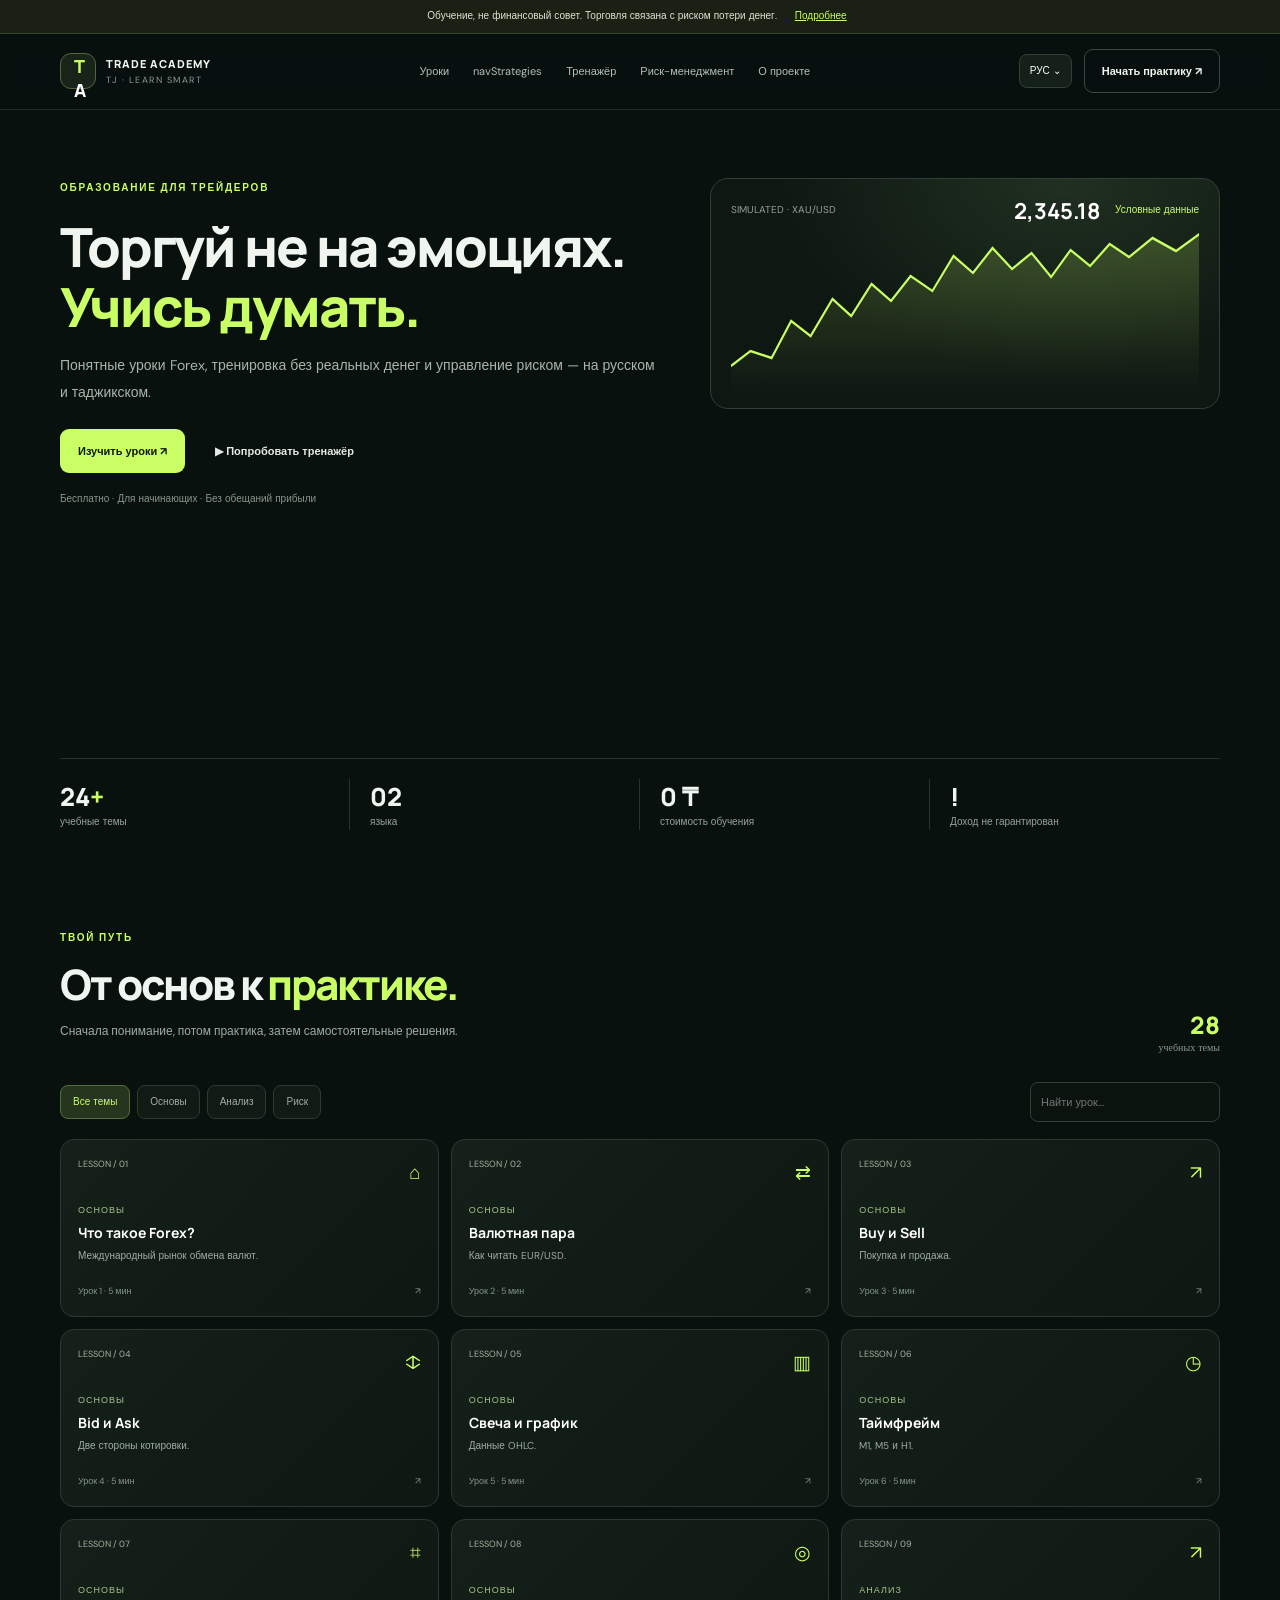
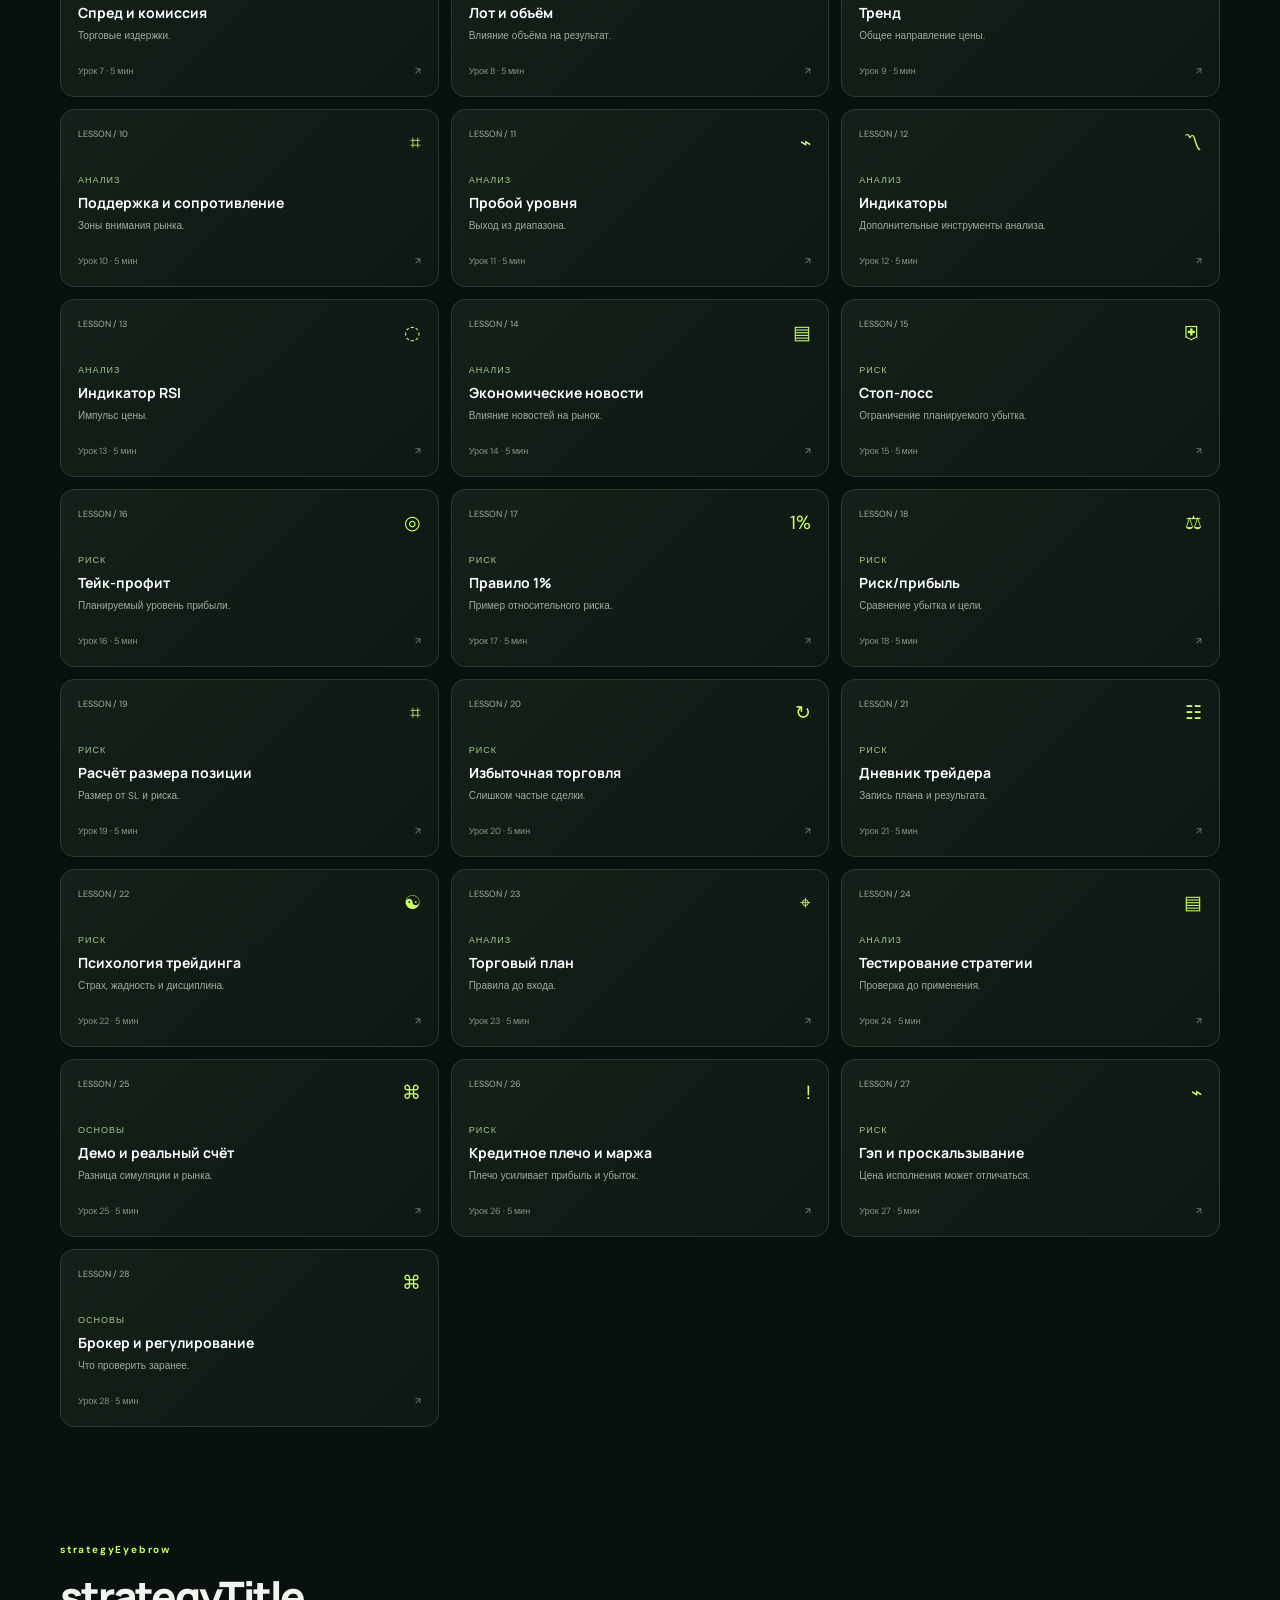
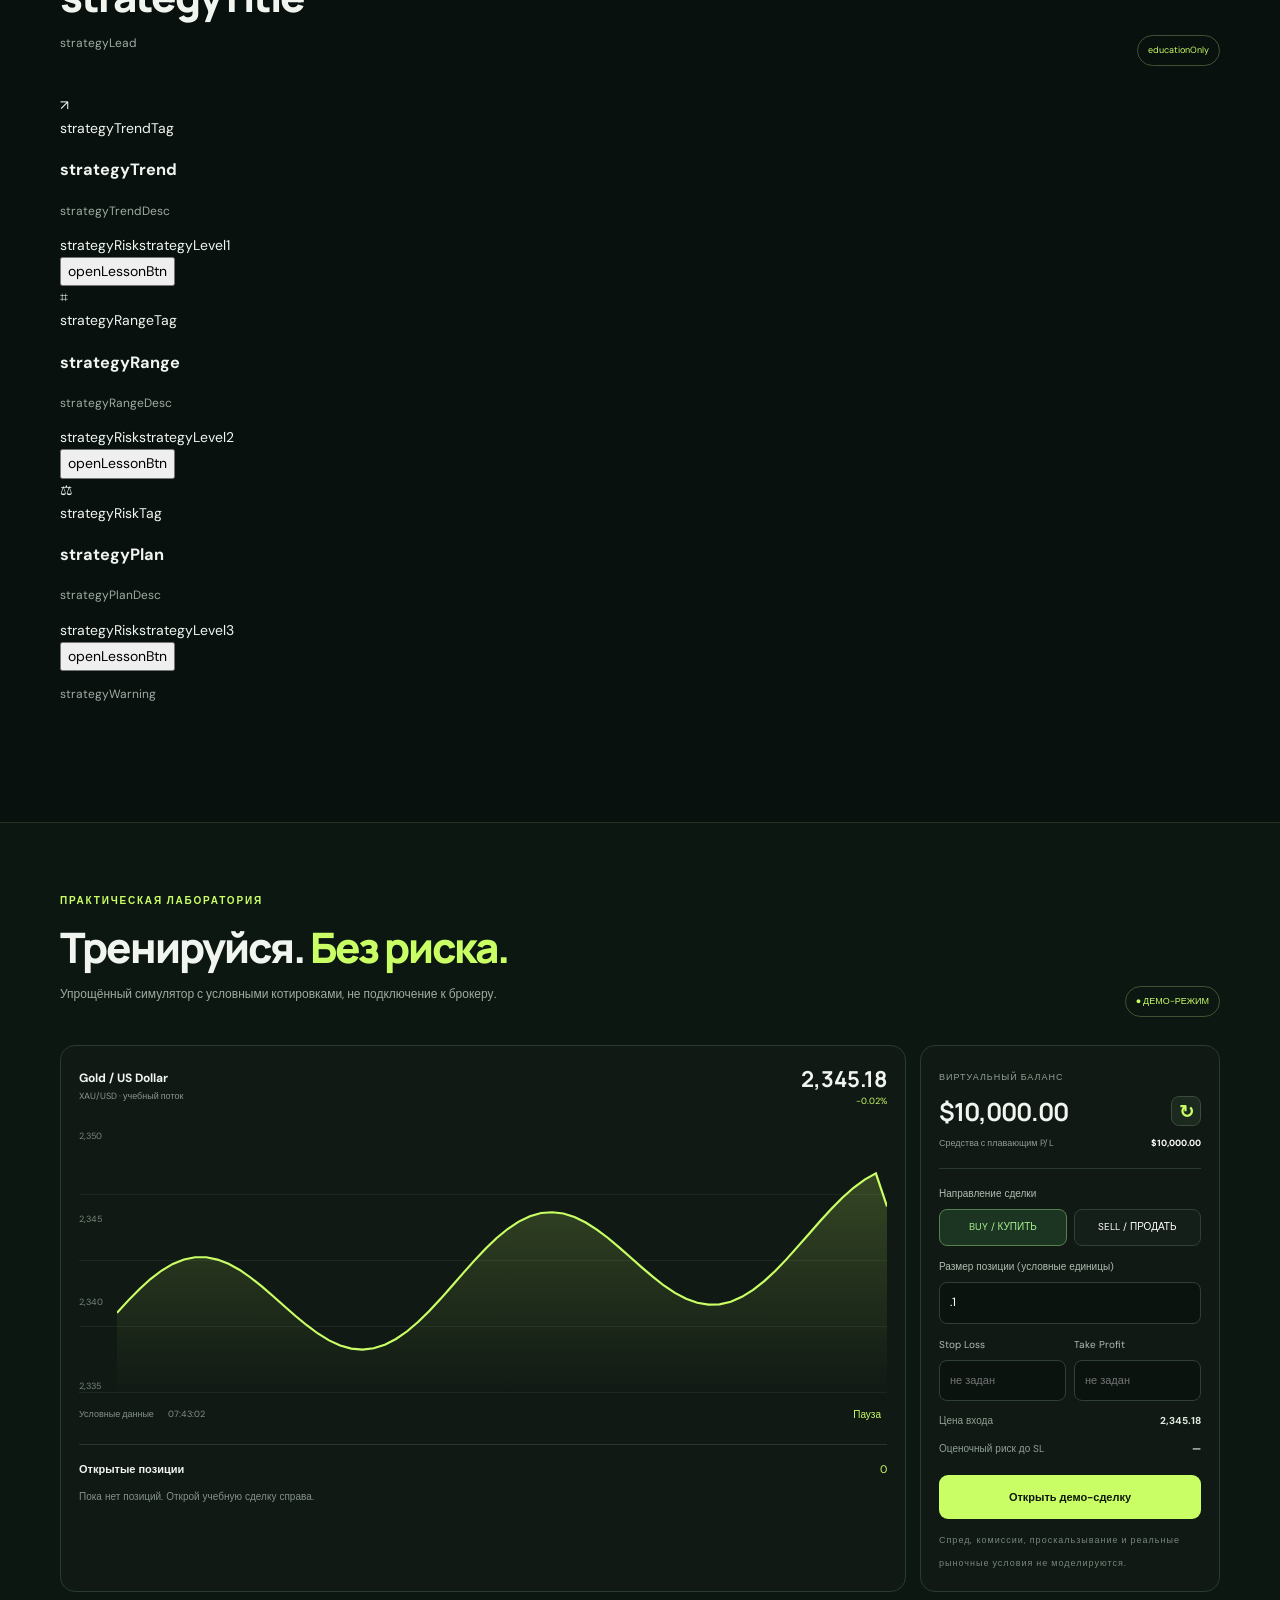
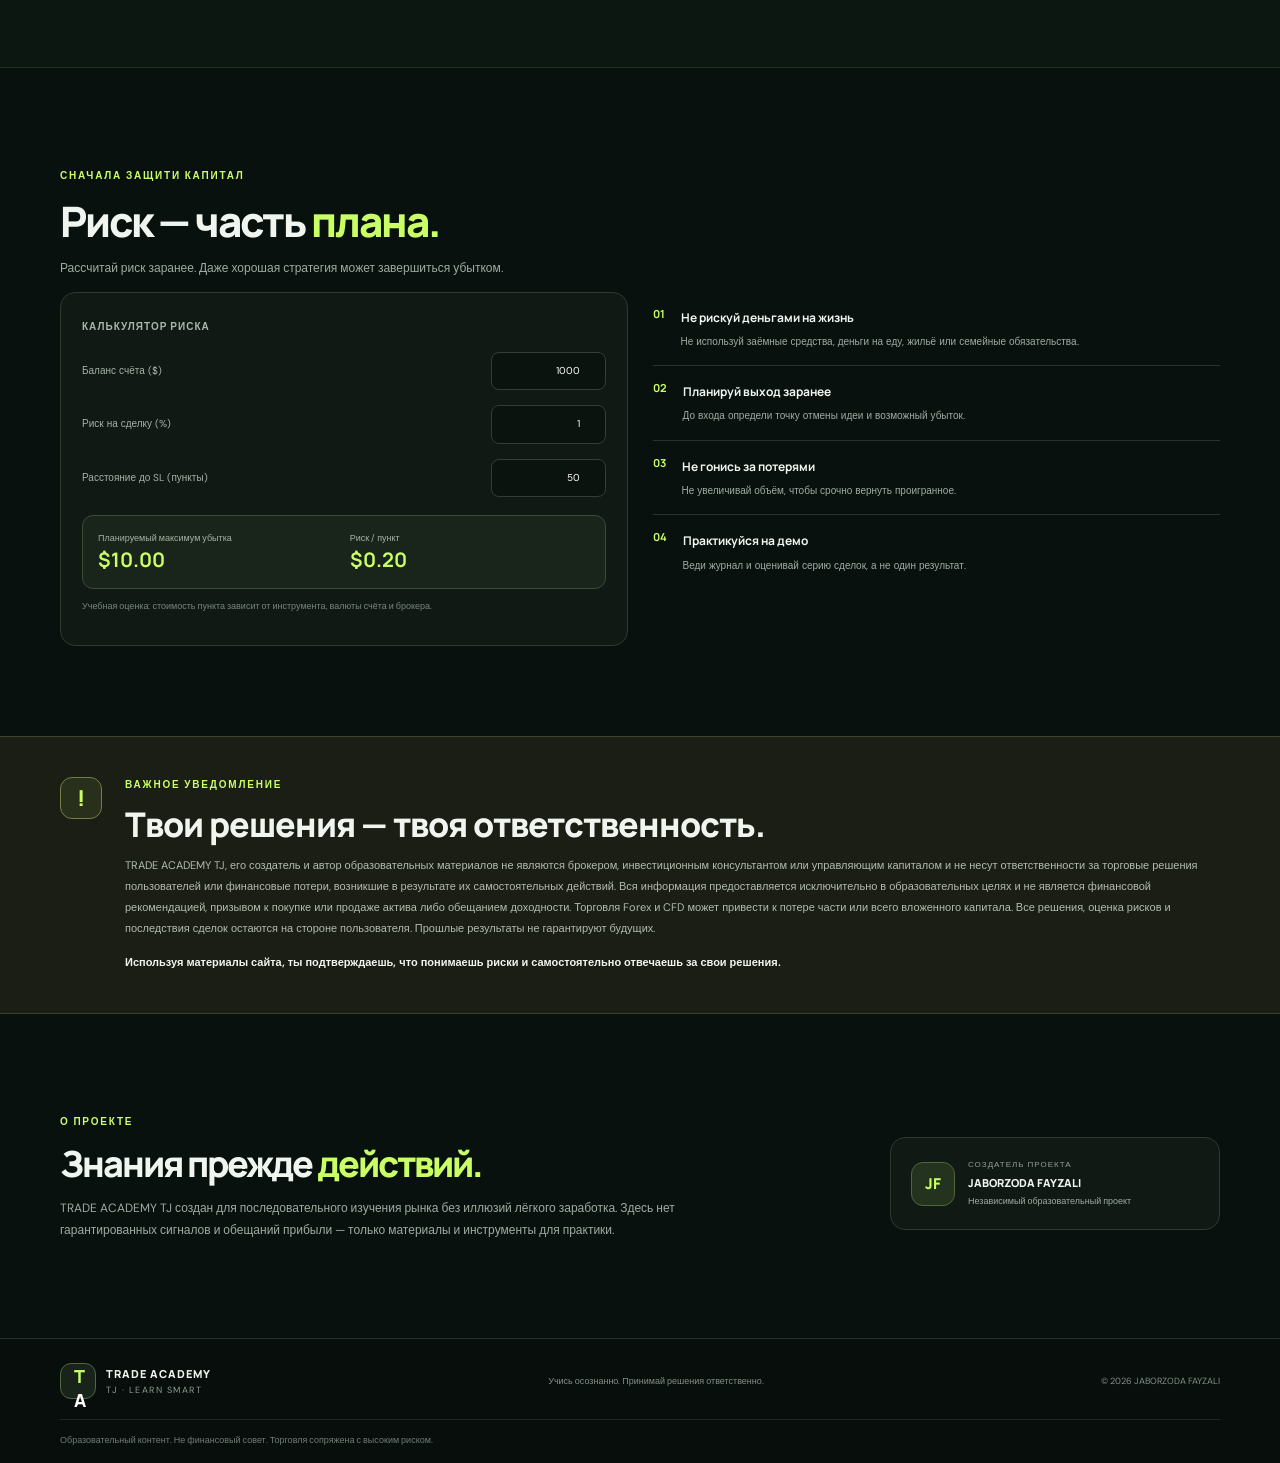
==== commit 77e36d34: "Separate study, strategies and terminal navigation" ====
--- a/index.html
+++ b/index.html
@@ -1 +1 @@
-<!doctype html><html lang="ru"><head><meta charset="utf-8"><meta name="viewport" content="width=device-width,initial-scale=1"><meta name="theme-color" content="#09110f"><meta name="description" content="Бесплатные учебные материалы Forex на русском и таджикском."><title>TRADE ACADEMY TJ</title><link rel="preconnect" href="https://fonts.googleapis.com"><link href="https://fonts.googleapis.com/css2?family=DM+Sans:wght@400;500;700&family=Manrope:wght@500;700;800&display=swap" rel="stylesheet"><link rel="stylesheet" href="style.css"></head><body><div class="riskbar"><span data-t="riskTop">Обучение, не финансовый совет. Торговля связана с риском потери денег.</span><button id="riskInfo" data-t="details">Подробнее</button></div><header><a class="brand" href="#home"><span class="logo">T<span>A</span></span><span><b>TRADE ACADEMY</b><small>TJ · LEARN SMART</small></span></a><nav><a href="#academy" data-t="navLessons">Уроки</a><a href="#terminal" data-t="navPractice">Тренажёр</a><a href="#risk" data-t="navRisk">Риск-менеджмент</a><a href="#about" data-t="navAbout">О проекте</a></nav><div class="headright"><button id="language">РУС ⌄</button><a class="btn outline" href="#terminal" data-t="practice">Начать практику ↗</a><button id="menu">☰</button></div></header><main><section class="hero wrap" id="home"><div class="eyebrow" data-t="eyebrow">ОБРАЗОВАНИЕ ДЛЯ ТРЕЙДЕРОВ</div><h1 data-t-html="hero">Торгуй не на эмоциях.<br><em>Учись думать.</em></h1><p class="lead" data-t="lead">Понятные уроки Forex, тренировка без реальных денег и управление риском — на русском и таджикском.</p><div class="actions"><a class="btn primary" href="#academy" data-t="lessonsBtn">Изучить уроки ↗</a><a class="btn ghost" href="#terminal" data-t="demoBtn">▶ Попробовать тренажёр</a></div><p class="subnote" data-t="heroNote">Бесплатно · Для начинающих · Без обещаний прибыли</p><div class="chartbox"><div class="chartmeta"><span>SIMULATED · XAU/USD</span><strong id="heroPrice">2,345.60</strong><i data-t="fakeData">Условные данные</i></div><svg viewBox="0 0 600 170" preserveAspectRatio="none" aria-label="Учебный график"><defs><linearGradient id="fade" x1="0" x2="0" y1="0" y2="1"><stop offset="0" stop-color="#c9ff65" stop-opacity=".2"/><stop offset="1" stop-color="#c9ff65" stop-opacity="0"/></linearGradient></defs><path d="M0 140 L25 125 52 132 77 95 102 110 130 73 154 90 180 58 205 75 230 50 258 65 285 30 310 47 335 22 360 43 385 27 410 51 435 24 460 40 485 18 510 31 540 12 570 25 600 8 V170 H0Z" fill="url(#fade)"/><path d="M0 140 L25 125 52 132 77 95 102 110 130 73 154 90 180 58 205 75 230 50 258 65 285 30 310 47 335 22 360 43 385 27 410 51 435 24 460 40 485 18 510 31 540 12 570 25 600 8" fill="none" stroke="#c9ff65" stroke-width="2.5"/></svg></div><div class="stats"><div><b>24<span>+</span></b><small data-t="statLessons">учебные темы</small></div><div><b>02</b><small data-t="statLanguages">языка</small></div><div><b>0 ₸</b><small data-t="statCost">стоимость обучения</small></div><div><b>!</b><small data-t="statRisk">Доход не гарантирован</small></div></div></section><section class="wrap section" id="academy"><div class="eyebrow" data-t="path">ТВОЙ ПУТЬ</div><div class="section-title"><div><h2 data-t-html="academyTitle">От основ к <em>практике.</em></h2><p data-t="academyLead">Сначала понимание, потом практика, затем самостоятельные решения.</p></div><strong><span id="lessonCount">24</span><small data-t="topics">учебных темы</small></strong></div><div class="toolbar"><div class="filters"><button class="active" data-filter="all" data-t="all">Все темы</button><button data-filter="basics" data-t="basics">Основы</button><button data-filter="analysis" data-t="analysis">Анализ</button><button data-filter="risk" data-t="risk">Риск</button></div><input id="search" type="search" placeholder="Найти урок…" data-t-placeholder="search"></div><div id="lessons" class="cards"></div><p id="empty" hidden data-t="empty">Ничего не найдено.</p></section><section class="terminal"><div class="wrap section" id="terminal"><div class="eyebrow" data-t="lab">ПРАКТИЧЕСКАЯ ЛАБОРАТОРИЯ</div><div class="section-title"><div><h2 data-t-html="terminalTitle">Тренируйся. <em>Без риска.</em></h2><p data-t="terminalLead">Упрощённый симулятор с условными котировками, не подключение к брокеру.</p></div><span class="pill" data-t="demoMode">● ДЕМО-РЕЖИМ</span></div><div class="trading"><div class="market panel"><div class="markethead"><div><b>Gold / US Dollar</b><small>XAU/USD · <span data-t="simFeed">учебный поток</span></small></div><div class="price"><strong id="price">2345.60</strong><small id="change">+0.00%</small></div></div><div class="marketchart"><div class="axis"><span>2,350</span><span>2,345</span><span>2,340</span><span>2,335</span></div><svg id="priceChart" viewBox="0 0 700 250" preserveAspectRatio="none"></svg></div><div class="chartfoot"><span data-t="fakeData">● Условные данные</span><span id="clock">—</span><button id="pause">Пауза</button></div><div class="poshead"><b data-t="positions">Открытые позиции</b><span id="posCount">0</span></div><div id="positions" class="positions"><p data-t="noPositions">Пока нет позиций. Открой учебную сделку справа.</p></div></div><aside class="order panel"><small data-t="virtualBalance">ВИРТУАЛЬНЫЙ БАЛАНС</small><div class="balance"><strong id="balance">$10,000.00</strong><button id="reset" title="Reset">↻</button></div><div class="equity"><span data-t="equity">Средства с плавающим P/L</span><b id="equity">$10,000.00</b></div><hr><label data-t="side">Направление сделки</label><div class="sides"><button id="buy" class="buy selected">BUY / <span data-t="buy">КУПИТЬ</span></button><button id="sell" class="sell">SELL / <span data-t="sell">ПРОДАТЬ</span></button></div><label for="size" data-t="size">Размер позиции (условные единицы)</label><input id="size" type="number" min=".1" max="10" step=".1" value=".1"><div class="fieldrow"><div><label for="sl">Stop Loss</label><input id="sl" type="number" step=".1" placeholder="не задан"></div><div><label for="tp">Take Profit</label><input id="tp" type="number" step=".1" placeholder="не задан"></div></div><div class="preview"><span data-t="entry">Цена входа</span><b id="entry">2345.60</b></div><div class="preview"><span data-t="riskEstimate">Оценочный риск до SL</span><b id="riskEstimate">—</b></div><button id="openTrade" class="btn primary full" data-t="openTrade">Открыть демо-сделку</button><p id="message" role="status"></p><small class="disclaimer" data-t="simNote">Спред, комиссии, проскальзывание и реальные рыночные условия не моделируются.</small></aside></div></div></section><section class="wrap section" id="risk"><div class="eyebrow" data-t="protect">СНАЧАЛА ЗАЩИТИ КАПИТАЛ</div><h2 data-t-html="riskTitle">Риск — часть <em>плана.</em></h2><p class="section-lead" data-t="riskLead">Рассчитай риск заранее. Даже хорошая стратегия может завершиться убытком.</p><div class="riskgrid"><div class="panel calculator"><b data-t="calculator">КАЛЬКУЛЯТОР РИСКА</b><label><span data-t="account">Баланс счёта ($)</span><input id="calcBalance" type="number" value="1000" min="1"></label><label><span data-t="riskPercent">Риск на сделку (%)</span><input id="calcPercent" type="number" value="1" min=".1" max="100" step=".1"></label><label><span data-t="distance">Расстояние до SL (пункты)</span><input id="calcDistance" type="number" value="50" min=".1" step=".1"></label><div class="result"><div><small data-t="maxLoss">Планируемый максимум убытка</small><strong id="loss">$10.00</strong></div><div><small data-t="perPoint">Риск / пункт</small><strong id="perPoint">$0.20</strong></div></div><p class="tiny" data-t="calcNote">Учебная оценка: стоимость пункта зависит от инструмента, валюты счёта и брокера.</p></div><div class="principles"><article><i>01</i><div><b data-t="p1">Не рискуй деньгами на жизнь</b><p data-t="p1d">Не используй заёмные средства, деньги на еду, жильё или семейные обязательства.</p></div></article><article><i>02</i><div><b data-t="p2">Планируй выход заранее</b><p data-t="p2d">До входа определи точку отмены идеи и возможный убыток.</p></div></article><article><i>03</i><div><b data-t="p3">Не гонись за потерями</b><p data-t="p3d">Не увеличивай объём, чтобы срочно вернуть проигранное.</p></div></article><article><i>04</i><div><b data-t="p4">Практикуйся на демо</b><p data-t="p4d">Веди журнал и оценивай серию сделок, а не один результат.</p></div></article></div></div></section><section class="notice"><div class="wrap noticeinner"><span class="warn">!</span><div><div class="eyebrow" data-t="important">ВАЖНОЕ УВЕДОМЛЕНИЕ</div><h2 data-t="disclaimerTitle">Твои решения — твоя ответственность.</h2><p data-t="disclaimerBody">TRADE ACADEMY TJ, его создатель и автор образовательных материалов не являются брокером, инвестиционным консультантом или управляющим капиталом и не несут ответственности за торговые решения пользователей или финансовые потери, возникшие в результате их самостоятельных действий. Вся информация предоставляется исключительно в образовательных целях и не является финансовой рекомендацией, призывом к покупке или продаже актива либо обещанием доходности. Торговля Forex и CFD может привести к потере части или всего вложенного капитала. Все решения, оценка рисков и последствия сделок остаются на стороне пользователя. Прошлые результаты не гарантируют будущих.</p><b data-t="disclaimerAgree">Используя материалы сайта, ты подтверждаешь, что понимаешь риски и самостоятельно отвечаешь за свои решения.</b></div></div></section><section class="wrap section about" id="about"><div><div class="eyebrow" data-t="aboutProject">О ПРОЕКТЕ</div><h2 data-t-html="aboutTitle">Знания прежде <em>действий.</em></h2><p data-t="aboutText">TRADE ACADEMY TJ создан для последовательного изучения рынка без иллюзий лёгкого заработка. Здесь нет гарантированных сигналов и обещаний прибыли — только материалы и инструменты для практики.</p></div><div class="author panel"><span class="avatar">JF</span><div><small data-t="creator">СОЗДАТЕЛЬ ПРОЕКТА</small><b>JABORZODA FAYZALI</b><p data-t="authorRole">Независимый образовательный проект</p></div></div></section></main><footer><div class="wrap foot"><a class="brand" href="#home"><span class="logo">T<span>A</span></span><span><b>TRADE ACADEMY</b><small>TJ · LEARN SMART</small></span></a><span data-t="footerText">Учись осознанно. Принимай решения ответственно.</span><span>© <span id="year"></span> JABORZODA FAYZALI</span></div><div class="wrap footnote" data-t="footerDisclaimer">Образовательный контент. Не финансовый совет. Торговля сопряжена с высоким риском.</div></footer><div id="modal" class="modal" hidden><div id="backdrop" class="backdrop"></div><article class="modalcard"><button id="close" class="close">×</button><small id="modalCat" class="eyebrow"></small><h2 id="modalTitle"></h2><p id="modalBody"></p><div class="takeaway"><b data-t="keyIdea">Ключевая мысль</b><p id="modalTake"></p></div><div id="quiz"><b data-t="quiz">Проверь понимание</b><p id="question"></p><div id="options"></div><p id="feedback"></p></div><button id="complete" class="btn primary full" data-t="complete">Отметить как изученный ✓</button></article></div><div id="toast" class="toast"></div><script src="script.js"></script></body></html>+<!doctype html><html lang="ru"><head><meta charset="utf-8"><meta name="viewport" content="width=device-width,initial-scale=1"><meta name="theme-color" content="#09110f"><meta name="description" content="Бесплатные учебные материалы Forex на русском и таджикском."><title>TRADE ACADEMY TJ</title><link rel="preconnect" href="https://fonts.googleapis.com"><link href="https://fonts.googleapis.com/css2?family=DM+Sans:wght@400;500;700&family=Manrope:wght@500;700;800&display=swap" rel="stylesheet"><link rel="stylesheet" href="style.css"></head><body><div class="riskbar"><span data-t="riskTop">Обучение, не финансовый совет. Торговля связана с риском потери денег.</span><button id="riskInfo" data-t="details">Подробнее</button></div><header><a class="brand" href="#home"><span class="logo">T<span>A</span></span><span><b>TRADE ACADEMY</b><small>TJ · LEARN SMART</small></span></a><nav><a href="#academy" data-t="navLessons">Учёба</a><a href="#strategies" data-t="navStrategies">Стратегии</a><a href="#terminal" data-t="navPractice">Терминал</a><a href="#risk" data-t="navRisk">Риск-менеджмент</a><a href="#about" data-t="navAbout">О проекте</a></nav><div class="headright"><button id="language">РУС ⌄</button><a class="btn outline" href="#terminal" data-t="practice">Начать практику ↗</a><button id="menu">☰</button></div></header><main><section class="hero wrap" id="home"><div class="eyebrow" data-t="eyebrow">ОБРАЗОВАНИЕ ДЛЯ ТРЕЙДЕРОВ</div><h1 data-t-html="hero">Торгуй не на эмоциях.<br><em>Учись думать.</em></h1><p class="lead" data-t="lead">Понятные уроки Forex, тренировка без реальных денег и управление риском — на русском и таджикском.</p><div class="actions"><a class="btn primary" href="#academy" data-t="lessonsBtn">Изучить уроки ↗</a><a class="btn ghost" href="#terminal" data-t="demoBtn">▶ Попробовать тренажёр</a></div><p class="subnote" data-t="heroNote">Бесплатно · Для начинающих · Без обещаний прибыли</p><div class="chartbox"><div class="chartmeta"><span>SIMULATED · XAU/USD</span><strong id="heroPrice">2,345.60</strong><i data-t="fakeData">Условные данные</i></div><svg viewBox="0 0 600 170" preserveAspectRatio="none" aria-label="Учебный график"><defs><linearGradient id="fade" x1="0" x2="0" y1="0" y2="1"><stop offset="0" stop-color="#c9ff65" stop-opacity=".2"/><stop offset="1" stop-color="#c9ff65" stop-opacity="0"/></linearGradient></defs><path d="M0 140 L25 125 52 132 77 95 102 110 130 73 154 90 180 58 205 75 230 50 258 65 285 30 310 47 335 22 360 43 385 27 410 51 435 24 460 40 485 18 510 31 540 12 570 25 600 8 V170 H0Z" fill="url(#fade)"/><path d="M0 140 L25 125 52 132 77 95 102 110 130 73 154 90 180 58 205 75 230 50 258 65 285 30 310 47 335 22 360 43 385 27 410 51 435 24 460 40 485 18 510 31 540 12 570 25 600 8" fill="none" stroke="#c9ff65" stroke-width="2.5"/></svg></div><div class="stats"><div><b>24<span>+</span></b><small data-t="statLessons">учебные темы</small></div><div><b>02</b><small data-t="statLanguages">языка</small></div><div><b>0 ₸</b><small data-t="statCost">стоимость обучения</small></div><div><b>!</b><small data-t="statRisk">Доход не гарантирован</small></div></div></section><section class="wrap section" id="academy"><div class="eyebrow" data-t="path">ТВОЙ ПУТЬ</div><div class="section-title"><div><h2 data-t-html="academyTitle">От основ к <em>практике.</em></h2><p data-t="academyLead">Сначала понимание, потом практика, затем самостоятельные решения.</p></div><strong><span id="lessonCount">24</span><small data-t="topics">учебных темы</small></strong></div><div class="toolbar"><div class="filters"><button class="active" data-filter="all" data-t="all">Все темы</button><button data-filter="basics" data-t="basics">Основы</button><button data-filter="analysis" data-t="analysis">Анализ</button><button data-filter="risk" data-t="risk">Риск</button></div><input id="search" type="search" placeholder="Найти урок…" data-t-placeholder="search"></div><div id="lessons" class="cards"></div><p id="empty" hidden data-t="empty">Ничего не найдено.</p></section><section class="wrap section strategies-section" id="strategies"><div class="eyebrow" data-t="strategyEyebrow">ТОРГОВЫЕ ПОДХОДЫ</div><div class="section-title"><div><h2 data-t-html="strategyTitle">Стратегии — <em>отдельно.</em></h2><p data-t="strategyLead">Изучи идею, условия входа, отмену сценария и риск. Ни один подход не гарантирует прибыль.</p></div><span class="pill" data-t="educationOnly">ТОЛЬКО ОБУЧЕНИЕ</span></div><div class="strategy-grid"><article class="strategy-card"><div class="strategy-symbol">↗</div><span class="strategy-tag" data-t="strategyTrendTag">НАПРАВЛЕНИЕ</span><h3 data-t="strategyTrend">Торговля по тренду</h3><p data-t="strategyTrendDesc">Определи структуру рынка, дождись отката и ищи подтверждение. Откажись от сделки, если структура сломана.</p><div class="strategy-meta"><span data-t="strategyRisk">Риск: умеренный/высокий</span><span data-t="strategyLevel1">Начальный уровень</span></div><button class="strategy-link" data-strategy-lesson="8" data-t="openLessonBtn">Изучить урок ↗</button></article><article class="strategy-card"><div class="strategy-symbol">⌗</div><span class="strategy-tag" data-t="strategyRangeTag">ДИАПАЗОН</span><h3 data-t="strategyRange">Поддержка и сопротивление</h3><p data-t="strategyRangeDesc">Отмечай зоны, жди реакции цены и заранее определи точку отмены. Пробой может оказаться ложным.</p><div class="strategy-meta"><span data-t="strategyRisk">Риск: умеренный/высокий</span><span data-t="strategyLevel2">Нужна практика</span></div><button class="strategy-link" data-strategy-lesson="9" data-t="openLessonBtn">Изучить урок ↗</button></article><article class="strategy-card"><div class="strategy-symbol">⚖</div><span class="strategy-tag" data-t="strategyRiskTag">КОНТРОЛЬ РИСКА</span><h3 data-t="strategyPlan">План с фиксированным риском</h3><p data-t="strategyPlanDesc">До входа рассчитай допустимый убыток, размер позиции и уровень SL. Если план не складывается — пропусти сделку.</p><div class="strategy-meta"><span data-t="strategyRisk">Риск: зависит от объёма</span><span data-t="strategyLevel3">Обязательно изучить</span></div><button class="strategy-link" data-strategy-lesson="16" data-t="openLessonBtn">Изучить урок ↗</button></article></div><p class="strategy-warning" data-t="strategyWarning">Примеры не являются сигналами или персональной рекомендацией. Сначала тестируй на истории и демо. Прошлые результаты не гарантируют будущих.</p></section><section class="terminal"><div class="wrap section" id="terminal"><div class="eyebrow" data-t="lab">ПРАКТИЧЕСКАЯ ЛАБОРАТОРИЯ</div><div class="section-title"><div><h2 data-t-html="terminalTitle">Тренируйся. <em>Без риска.</em></h2><p data-t="terminalLead">Упрощённый симулятор с условными котировками, не подключение к брокеру.</p></div><span class="pill" data-t="demoMode">● ДЕМО-РЕЖИМ</span></div><div class="trading"><div class="market panel"><div class="markethead"><div><b>Gold / US Dollar</b><small>XAU/USD · <span data-t="simFeed">учебный поток</span></small></div><div class="price"><strong id="price">2345.60</strong><small id="change">+0.00%</small></div></div><div class="marketchart"><div class="axis"><span>2,350</span><span>2,345</span><span>2,340</span><span>2,335</span></div><svg id="priceChart" viewBox="0 0 700 250" preserveAspectRatio="none"></svg></div><div class="chartfoot"><span data-t="fakeData">● Условные данные</span><span id="clock">—</span><button id="pause">Пауза</button></div><div class="poshead"><b data-t="positions">Открытые позиции</b><span id="posCount">0</span></div><div id="positions" class="positions"><p data-t="noPositions">Пока нет позиций. Открой учебную сделку справа.</p></div></div><aside class="order panel"><small data-t="virtualBalance">ВИРТУАЛЬНЫЙ БАЛАНС</small><div class="balance"><strong id="balance">$10,000.00</strong><button id="reset" title="Reset">↻</button></div><div class="equity"><span data-t="equity">Средства с плавающим P/L</span><b id="equity">$10,000.00</b></div><hr><label data-t="side">Направление сделки</label><div class="sides"><button id="buy" class="buy selected">BUY / <span data-t="buy">КУПИТЬ</span></button><button id="sell" class="sell">SELL / <span data-t="sell">ПРОДАТЬ</span></button></div><label for="size" data-t="size">Размер позиции (условные единицы)</label><input id="size" type="number" min=".1" max="10" step=".1" value=".1"><div class="fieldrow"><div><label for="sl">Stop Loss</label><input id="sl" type="number" step=".1" placeholder="не задан"></div><div><label for="tp">Take Profit</label><input id="tp" type="number" step=".1" placeholder="не задан"></div></div><div class="preview"><span data-t="entry">Цена входа</span><b id="entry">2345.60</b></div><div class="preview"><span data-t="riskEstimate">Оценочный риск до SL</span><b id="riskEstimate">—</b></div><button id="openTrade" class="btn primary full" data-t="openTrade">Открыть демо-сделку</button><p id="message" role="status"></p><small class="disclaimer" data-t="simNote">Спред, комиссии, проскальзывание и реальные рыночные условия не моделируются.</small></aside></div></div></section><section class="wrap section" id="risk"><div class="eyebrow" data-t="protect">СНАЧАЛА ЗАЩИТИ КАПИТАЛ</div><h2 data-t-html="riskTitle">Риск — часть <em>плана.</em></h2><p class="section-lead" data-t="riskLead">Рассчитай риск заранее. Даже хорошая стратегия может завершиться убытком.</p><div class="riskgrid"><div class="panel calculator"><b data-t="calculator">КАЛЬКУЛЯТОР РИСКА</b><label><span data-t="account">Баланс счёта ($)</span><input id="calcBalance" type="number" value="1000" min="1"></label><label><span data-t="riskPercent">Риск на сделку (%)</span><input id="calcPercent" type="number" value="1" min=".1" max="100" step=".1"></label><label><span data-t="distance">Расстояние до SL (пункты)</span><input id="calcDistance" type="number" value="50" min=".1" step=".1"></label><div class="result"><div><small data-t="maxLoss">Планируемый максимум убытка</small><strong id="loss">$10.00</strong></div><div><small data-t="perPoint">Риск / пункт</small><strong id="perPoint">$0.20</strong></div></div><p class="tiny" data-t="calcNote">Учебная оценка: стоимость пункта зависит от инструмента, валюты счёта и брокера.</p></div><div class="principles"><article><i>01</i><div><b data-t="p1">Не рискуй деньгами на жизнь</b><p data-t="p1d">Не используй заёмные средства, деньги на еду, жильё или семейные обязательства.</p></div></article><article><i>02</i><div><b data-t="p2">Планируй выход заранее</b><p data-t="p2d">До входа определи точку отмены идеи и возможный убыток.</p></div></article><article><i>03</i><div><b data-t="p3">Не гонись за потерями</b><p data-t="p3d">Не увеличивай объём, чтобы срочно вернуть проигранное.</p></div></article><article><i>04</i><div><b data-t="p4">Практикуйся на демо</b><p data-t="p4d">Веди журнал и оценивай серию сделок, а не один результат.</p></div></article></div></div></section><section class="notice"><div class="wrap noticeinner"><span class="warn">!</span><div><div class="eyebrow" data-t="important">ВАЖНОЕ УВЕДОМЛЕНИЕ</div><h2 data-t="disclaimerTitle">Твои решения — твоя ответственность.</h2><p data-t="disclaimerBody">TRADE ACADEMY TJ, его создатель и автор образовательных материалов не являются брокером, инвестиционным консультантом или управляющим капиталом и не несут ответственности за торговые решения пользователей или финансовые потери, возникшие в результате их самостоятельных действий. Вся информация предоставляется исключительно в образовательных целях и не является финансовой рекомендацией, призывом к покупке или продаже актива либо обещанием доходности. Торговля Forex и CFD может привести к потере части или всего вложенного капитала. Все решения, оценка рисков и последствия сделок остаются на стороне пользователя. Прошлые результаты не гарантируют будущих.</p><b data-t="disclaimerAgree">Используя материалы сайта, ты подтверждаешь, что понимаешь риски и самостоятельно отвечаешь за свои решения.</b></div></div></section><section class="wrap section about" id="about"><div><div class="eyebrow" data-t="aboutProject">О ПРОЕКТЕ</div><h2 data-t-html="aboutTitle">Знания прежде <em>действий.</em></h2><p data-t="aboutText">TRADE ACADEMY TJ создан для последовательного изучения рынка без иллюзий лёгкого заработка. Здесь нет гарантированных сигналов и обещаний прибыли — только материалы и инструменты для практики.</p></div><div class="author panel"><span class="avatar">JF</span><div><small data-t="creator">СОЗДАТЕЛЬ ПРОЕКТА</small><b>JABORZODA FAYZALI</b><p data-t="authorRole">Независимый образовательный проект</p></div></div></section></main><footer><div class="wrap foot"><a class="brand" href="#home"><span class="logo">T<span>A</span></span><span><b>TRADE ACADEMY</b><small>TJ · LEARN SMART</small></span></a><span data-t="footerText">Учись осознанно. Принимай решения ответственно.</span><span>© <span id="year"></span> JABORZODA FAYZALI</span></div><div class="wrap footnote" data-t="footerDisclaimer">Образовательный контент. Не финансовый совет. Торговля сопряжена с высоким риском.</div></footer><div id="modal" class="modal" hidden><div id="backdrop" class="backdrop"></div><article class="modalcard"><button id="close" class="close">×</button><small id="modalCat" class="eyebrow"></small><h2 id="modalTitle"></h2><p id="modalBody"></p><div class="takeaway"><b data-t="keyIdea">Ключевая мысль</b><p id="modalTake"></p></div><div id="quiz"><b data-t="quiz">Проверь понимание</b><p id="question"></p><div id="options"></div><p id="feedback"></p></div><button id="complete" class="btn primary full" data-t="complete">Отметить как изученный ✓</button></article></div><div id="toast" class="toast"></div><script src="script.js"></script></body></html>
--- a/style.css
+++ b/style.css
@@ -1 +1 @@
-*{box-sizing:border-box}html,body{margin:0;min-height:100%;font-family:Inter,system-ui,sans-serif;color:#f4f8f6;background:#050a08}body{overflow-x:hidden}.bg{position:fixed;inset:0;z-index:-2;background:radial-gradient(circle at 10% 10%,rgba(38,226,153,.12),transparent 30%),radial-gradient(circle at 90% 25%,rgba(100,118,255,.12),transparent 32%),linear-gradient(180deg,#07100d,#040806)}.bg:after{content:"";position:absolute;inset:0;opacity:.25;background-image:linear-gradient(rgba(255,255,255,.035) 1px,transparent 1px),linear-gradient(90deg,rgba(255,255,255,.035) 1px,transparent 1px);background-size:42px 42px}.wrap{width:min(1160px,calc(100% - 32px));margin:auto}header{height:76px;position:sticky;top:0;z-index:50;background:rgba(4,9,7,.78);backdrop-filter:blur(22px);border-bottom:1px solid rgba(255,255,255,.08)}header>div{height:100%;display:flex;align-items:center;gap:25px}.brand{display:flex;align-items:center;gap:10px;cursor:pointer}.mark{width:43px;height:43px;border-radius:13px;display:grid;place-items:center;font-weight:900;color:#03100b;background:linear-gradient(135deg,#2ee59d,#68b8ff);box-shadow:0 10px 35px rgba(46,229,157,.18)}.brand b,.brand small{display:block}.brand b{font-size:12px;letter-spacing:1.4px}.brand small{font-size:8px;color:#81918a;letter-spacing:1.5px;margin-top:4px}nav{display:flex;gap:3px;margin-left:auto}button{font:inherit;cursor:pointer}nav button,.head-actions button{border:1px solid transparent;background:transparent;color:#93a39a;padding:10px 12px;border-radius:10px}nav button:hover,nav button.active{color:#2ee59d;background:rgba(46,229,157,.08)}.head-actions{display:flex;gap:6px}.head-actions button{border-color:rgba(255,255,255,.08);color:#fff;min-width:40px}.head-actions #hamb{display:none}#mobileNav{display:none}.page{display:none;min-height:calc(100vh - 76px);padding:82px 0 100px}.page.active{display:block}.hero{min-height:670px;display:grid;grid-template-columns:1.05fr .95fr;gap:55px;align-items:center}.badge{display:inline-block;padding:8px 12px;border:1px solid rgba(46,229,157,.2);border-radius:999px;color:#8ff0c5;background:rgba(46,229,157,.06);font-size:10px;font-weight:800;letter-spacing:1px}h1{font-size:clamp(48px,7vw,86px);line-height:.96;letter-spacing:-5px;margin:24px 0}h1 em{font-style:normal;background:linear-gradient(90deg,#2ee59d,#7a9cff);color:transparent;background-clip:text}p{color:#8b9b91;line-height:1.75}.hero p{font-size:17px;max-width:680px}.buttons{display:flex;gap:11px;margin:30px 0}.primary,.secondary{padding:14px 18px;border-radius:12px;font-weight:800;border:0}.primary{color:#03100b;background:linear-gradient(135deg,#2ee59d,#15cdb1);box-shadow:0 13px 30px rgba(46,229,157,.15)}.secondary{color:#f5f8f7;background:rgba(255,255,255,.045);border:1px solid rgba(255,255,255,.09)}.numbers{display:flex;gap:35px}.numbers span{font-size:9px;color:#708078;letter-spacing:1px}.numbers b{display:block;color:#fff;font-size:24px;margin-bottom:4px}.market-card,.panel,.course,.feature-grid article{background:linear-gradient(145deg,rgba(18,31,25,.88),rgba(7,14,11,.9));border:1px solid rgba(255,255,255,.08);border-radius:22px;box-shadow:0 25px 75px rgba(0,0,0,.3);backdrop-filter:blur(16px)}.market-card{overflow:hidden}.card-top,.price-line{display:flex;justify-content:space-between;align-items:center;padding:16px 18px;border-bottom:1px solid rgba(255,255,255,.07);font-size:10px;color:#8a9991}.card-top i,#heroPct,#change{font-style:normal;color:#2ee59d}.quote{display:flex;align-items:end;justify-content:space-between;padding:18px}.quote strong{font-size:27px}.quote span{color:#2ee59d;font-size:11px}.market-card canvas{height:280px;width:100%;display:block}.ohlc{display:grid;grid-template-columns:repeat(4,1fr);padding:14px 18px;gap:8px;border-top:1px solid rgba(255,255,255,.07)}.ohlc span{font-size:8px;color:#6d7d74}.ohlc b{display:block;color:#dce6e0;font-size:11px;margin-top:5px}.section-title,.title{margin-bottom:28px}.title small,.section-title small{color:#2ee59d;font-size:10px;font-weight:900;letter-spacing:2px}.title h2,.section-title h2{font-size:clamp(34px,5vw,54px);letter-spacing:-2px;margin:8px 0}.feature-grid{display:grid;grid-template-columns:repeat(4,1fr);gap:15px;background:none;border:0;box-shadow:none}.feature-grid article{padding:23px;transition:.2s}.feature-grid article:hover,.course:hover{transform:translateY(-4px);border-color:rgba(46,229,157,.25)}.feature-grid article>b,.course .num{color:#2ee59d;font-size:11px}.feature-grid h3{margin:25px 0 8px}.feature-grid p{font-size:13px}.course-grid{display:grid;grid-template-columns:repeat(2,1fr);gap:16px}.course{padding:24px;transition:.2s}.course h3{margin:11px 0}.course p{font-size:13px;min-height:42px}.bar{height:5px;background:#15231d;border-radius:99px;overflow:hidden;margin:18px 0}.bar i{display:block;height:100%;background:linear-gradient(90deg,#2ee59d,#7184ff)}.course button{border:0;background:none;color:#fff;font-weight:800;padding:0}.terminal{display:grid;grid-template-columns:1fr 310px;gap:16px}.chart-side,.order{background:rgba(9,17,13,.86);border:1px solid rgba(255,255,255,.08);border-radius:20px;overflow:hidden}.symbols{display:flex;gap:4px;padding:10px;overflow:auto;border-bottom:1px solid rgba(255,255,255,.07)}.symbols button,.timeframes button{border:0;background:none;color:#77877e;padding:8px 10px;border-radius:8px}.symbols button.active,.timeframes button.on{color:#2ee59d;background:rgba(46,229,157,.08)}#chart{width:100%;height:450px;display:block}.timeframes{padding:8px 10px;border-top:1px solid rgba(255,255,255,.07)}.order{padding:20px}.order h3,.panel h3{margin-top:0}.order label,.fields label{display:grid;gap:7px;color:#839189;font-size:10px;margin-bottom:14px}.order input,.order select,.fields input,.panel input,.panel select,.panel textarea{width:100%;background:#07100c;color:#fff;border:1px solid rgba(255,255,255,.09);border-radius:10px;padding:11px;outline:0}.two{display:grid;grid-template-columns:1fr 1fr;gap:8px}.buy,.sell{padding:13px;border:0;border-radius:10px;font-weight:900}.buy{background:rgba(46,229,157,.12);color:#2ee59d}.sell{background:rgba(255,88,105,.12);color:#ff7380}.balance{margin-top:20px;padding:16px;background:rgba(255,255,255,.025);border-radius:14px}.balance small{color:#718078}.balance b{display:block;font-size:28px;margin-top:5px}.panel{padding:22px;margin-top:16px}.tool-grid{display:grid;grid-template-columns:repeat(3,1fr);gap:16px}.fields{display:grid;grid-template-columns:1fr 1fr;gap:10px}.result,.stats{display:grid;grid-template-columns:repeat(4,1fr);gap:10px;margin-top:16px}.result div,.stat{padding:14px;background:rgba(255,255,255,.035);border-radius:12px}.result span,.stat span{font-size:9px;color:#7d8d84}.result b,.stat strong{display:block;font-size:19px;margin-top:5px}.panel form{display:grid;gap:10px}.quiz{max-width:780px;margin:auto}.quiz h3{font-size:25px;line-height:1.4}.answers{display:grid;gap:9px}.answers button{padding:15px;text-align:left;background:rgba(255,255,255,.035);border:1px solid rgba(255,255,255,.09);color:#fff;border-radius:11px}.answers button.correct{border-color:#2ee59d;background:rgba(46,229,157,.1)}.answers button.wrong{border-color:#ff6675}.achievement{padding:20px}.muted{color:#839189}footer{border-top:1px solid rgba(255,255,255,.08);padding:24px 0;color:#7d8b84;font-size:10px}footer .wrap{display:flex;justify-content:space-between}@media(max-width:900px){nav{display:none}.head-actions #hamb{display:block}.hero,.terminal{grid-template-columns:1fr}.feature-grid,.tool-grid{grid-template-columns:1fr 1fr}#chart{height:330px}}@media(max-width:600px){.wrap{width:calc(100% - 24px)}.hero{padding-top:30px;min-height:auto}.page{padding:55px 0 70px}h1{font-size:50px;letter-spacing:-3px}.buttons{flex-direction:column}.feature-grid,.course-grid,.tool-grid{grid-template-columns:1fr}.numbers{gap:18px}.result,.stats{grid-template-columns:1fr 1fr}.ohlc{grid-template-columns:1fr 1fr}footer .wrap{display:grid;gap:8px}#mobileNav.open{display:grid;position:fixed;z-index:49;top:76px;right:12px;width:calc(100% - 24px);background:#0a1510;border:1px solid rgba(255,255,255,.1);padding:10px;border-radius:16px;box-shadow:0 25px 60px #000}#mobileNav button{background:none;border:0;color:#fff;text-align:left;padding:13px;border-radius:9px}.hero p{font-size:15px}}+:root{--bg:#09110f;--panel:#101a15;--line:#2a3a30;--text:#f1f5ef;--muted:#9ca99f;--lime:#c9ff65;--red:#ff8888}*{box-sizing:border-box}html{scroll-behavior:smooth;scroll-padding-top:90px}body{margin:0;background:var(--bg);color:var(--text);font:14px "DM Sans",sans-serif;line-height:1.65}button,input{font:inherit}button,a{cursor:pointer}a{color:inherit;text-decoration:none}.wrap{max-width:1160px;width:calc(100% - 44px);margin:auto}.riskbar{background:#1a2014;border-bottom:1px solid #39442c;padding:7px 14px;display:flex;gap:12px;justify-content:center;align-items:center;text-align:center;font-size:10px;color:#dce4d3}.riskbar button{background:none;border:0;color:var(--lime);text-decoration:underline;font-size:10px}header{height:76px;padding:0 max(22px,calc((100% - 1160px)/2));display:flex;align-items:center;justify-content:space-between;gap:20px;border-bottom:1px solid #1f2c24;position:sticky;top:0;z-index:10;background:#09110fee;backdrop-filter:blur(12px)}.brand{display:flex;align-items:center;gap:10px;line-height:1.2;flex:none}.brand>span:last-child{display:flex;flex-direction:column}.brand b{font:800 11px Manrope;letter-spacing:1px}.brand small{font-size:9px;color:#8d9c91;letter-spacing:1.5px;margin-top:4px}.logo{width:36px;height:36px;display:grid;place-items:center;border:1px solid #52673b;border-radius:11px;background:#182319;color:var(--lime);font:800 18px Manrope;letter-spacing:-3px}.logo span{color:white}nav{display:flex;gap:24px;color:#b3beb5;font-size:11px}nav a:hover{color:var(--lime)}.headright{display:flex;align-items:center;gap:12px}.headright button{background:#142019;border:1px solid #314137;color:white;padding:8px 10px;border-radius:8px;font-size:10px}.headright #menu{display:none}.btn{display:inline-flex;align-items:center;justify-content:center;border-radius:9px;padding:12px 17px;font-weight:700;font-size:11px;border:1px solid transparent}.primary{background:var(--lime);color:#10180a}.outline{border-color:#394a3e}.ghost{background:transparent;color:#e5ebe4}.hero{padding-top:70px}.eyebrow{color:var(--lime);font-size:10px;font-weight:700;letter-spacing:1.8px}.hero h1,h2{font:800 clamp(32px,4.8vw,57px)/1.12 Manrope;letter-spacing:-2px;margin:20px 0 15px}.hero h1 em,h2 em{font-style:normal;color:var(--lime)}.lead{max-width:600px;color:#a8b5aa;line-height:1.9;font-size:14px}.actions{display:flex;gap:12px;flex-wrap:wrap;margin-top:24px}.subnote{color:#87978b;font-size:10px;margin:18px 0}.chartbox{margin-top:32px;padding:17px 20px 12px;border:1px solid #304034;border-radius:18px;background:radial-gradient(ellipse at 70% 0,#203021,transparent 60%),#0e1712}.chartmeta{display:flex;align-items:center;gap:15px;font-size:10px;color:#92a093}.chartmeta strong{font:700 22px Manrope;color:white;margin-left:auto}.chartmeta i{font-style:normal;color:var(--lime)}.chartbox svg{width:100%;height:170px;display:block}.stats{display:grid;grid-template-columns:repeat(4,1fr);border-top:1px solid #26352b;margin-top:22px;padding-top:20px}.stats>div{padding:0 20px;border-right:1px solid #26352b;display:flex;flex-direction:column}.stats>div:first-child{padding-left:0}.stats>div:last-child{border:0}.stats b{font:800 25px Manrope}.stats b span{color:var(--lime)}.stats small{font-size:10px;color:#95a399}.section{padding-top:100px;padding-bottom:15px}.section h2{font-size:clamp(30px,4vw,42px);margin:14px 0 10px}.section p{color:#9eaca1;font-size:12px;line-height:1.85}.section-title{display:flex;justify-content:space-between;align-items:flex-end;gap:22px;margin-bottom:28px}.section-title>strong{display:flex;flex-direction:column;color:var(--lime);font:800 24px Manrope;text-align:right;flex:none}.section-title>strong small{font:10px "DM Sans";color:#89988d}.toolbar{display:flex;align-items:center;justify-content:space-between;gap:12px;margin-bottom:17px}.filters{display:flex;gap:7px;flex-wrap:wrap}.filters button{background:#111b15;border:1px solid #2b3b30;border-radius:8px;padding:8px 12px;color:#a0ada2;font-size:10px}.filters button.active,.filters button:hover{background:#26351d;border-color:#536d3c;color:var(--lime)}input{min-width:0;background:#0b130f;color:white;border:1px solid #304034;border-radius:8px;padding:10px;outline:0}.toolbar input{width:190px;font-size:11px}.cards{display:grid;grid-template-columns:repeat(3,1fr);gap:12px}.lesson{background:linear-gradient(135deg,#142019,#0f1712);border:1px solid #2a3a30;border-radius:14px;text-align:left;padding:17px;min-height:178px;display:flex;flex-direction:column;align-items:flex-start;color:white}.lesson:hover{border-color:#688648;transform:translateY(-2px)}.lesson.done{border-color:#4d6b3c}.lesson .lmeta{display:flex;width:100%;justify-content:space-between;color:#a5b29f;font-size:9px;margin-bottom:15px}.lesson .icon{color:var(--lime);font-size:19px}.lesson .category{color:#a4c58d;font-size:9px;text-transform:uppercase;letter-spacing:1px}.lesson strong{font:700 14px Manrope;margin:5px 0}.lesson p{margin:0 0 12px;font-size:10px;line-height:1.7}.lesson .bottom{margin-top:auto;color:#859489;font-size:9px;width:100%;display:flex;justify-content:space-between}.terminal{margin-top:90px;background:#0d1711;border-block:1px solid #233127}.terminal .section{padding-top:70px;padding-bottom:75px}.pill{font-size:9px;color:var(--lime);border:1px solid #405234;padding:7px 10px;border-radius:30px;white-space:nowrap}.trading{display:grid;grid-template-columns:minmax(0,1fr) 300px;gap:14px}.panel{border:1px solid #2b3b30;background:#101914;border-radius:15px}.market{padding:18px;min-width:0}.markethead{display:flex;justify-content:space-between;align-items:center;gap:12px}.markethead>div:first-child{display:flex;flex-direction:column}.markethead b{font-size:12px}.markethead small{font-size:9px;color:#89988d}.price{text-align:right;display:flex;flex-direction:column}.price strong{font:700 22px Manrope}.price small{color:var(--lime)}.marketchart{height:265px;position:relative;margin-top:20px;padding-left:38px;background:repeating-linear-gradient(to bottom,transparent 0,transparent 65px,#26362b 66px)}.marketchart svg{height:100%;width:100%}.axis{position:absolute;left:0;top:0;bottom:0;display:flex;flex-direction:column;justify-content:space-between;color:#77877b;font-size:9px}.chartfoot{display:flex;gap:14px;justify-content:space-between;align-items:center;color:#849288;font-size:9px;margin:12px 0 20px}.chartfoot button{margin-left:auto;background:transparent;border:0;color:var(--lime);font-size:10px}.poshead{border-top:1px solid #29372e;padding-top:15px;display:flex;justify-content:space-between;font-size:11px}.poshead span{color:var(--lime)}.positions p{font-size:10px;color:#849288}.position{display:grid;grid-template-columns:1fr auto auto;gap:10px;align-items:center;padding:10px 0;border-bottom:1px solid #27362c;font-size:10px}.position small{display:block;color:#819084;font-size:9px}.position button{background:transparent;border:1px solid #394a3e;border-radius:7px;padding:5px;color:white;font-size:9px}.green{color:#9fea91}.red{color:#ff8989}.order{padding:18px;height:max-content}.order>small{color:#92a095;letter-spacing:1px;font-size:9px}.balance{display:flex;justify-content:space-between;align-items:center;margin:7px 0;font:800 25px Manrope;letter-spacing:-1px}.balance button{border:1px solid #3b4c3d;background:#1b291e;color:var(--lime);border-radius:8px;font-size:18px;width:30px;height:30px}.equity{display:flex;justify-content:space-between;gap:10px;color:#8f9c92;font-size:9px}.equity b{color:white}.order hr{border:0;border-top:1px solid #2a392f;margin:17px 0}.order label{display:block;font-size:10px;color:#b0bdb2;margin:13px 0 7px}.sides{display:grid;grid-template-columns:1fr 1fr;gap:7px}.sides button{padding:9px 3px;background:#151f19;border:1px solid #304034;border-radius:8px;font-size:10px;color:white}.sides .buy.selected{border-color:#56814c;background:#1b3522;color:#a7ee8c}.sides .sell.selected{border-color:#9a5555;background:#392020;color:#ff9b9b}.order>input{width:100%;font-size:12px}.fieldrow{display:grid;grid-template-columns:1fr 1fr;gap:8px}.fieldrow input{width:100%;font-size:11px}.preview{display:flex;justify-content:space-between;gap:8px;margin-top:12px;color:#91a095;font-size:10px}.preview b{color:#e5ece4}.full{width:100%;margin-top:17px}.order #message{font-size:10px;color:var(--lime);margin:8px 0 0}.order #message.error{color:var(--red)}.disclaimer,.tiny{font-size:9px!important;color:#77867b!important;line-height:1.7}.riskgrid{display:grid;grid-template-columns:1fr 1fr;gap:25px}.calculator{padding:21px}.calculator>b{font-size:10px;letter-spacing:1px;color:#aab8ac}.calculator label{display:flex;justify-content:space-between;align-items:center;gap:10px;margin-top:15px;font-size:10px;color:#a5b1a7}.calculator label input{width:115px;text-align:right}.result{display:grid;grid-template-columns:1fr 1fr;gap:12px;background:#19251a;border:1px solid #3b4c32;border-radius:11px;padding:15px;margin-top:18px}.result div{display:flex;flex-direction:column}.result small{font-size:9px;color:#a4b2a5}.result strong{font:700 20px Manrope;color:var(--lime)}.principles article{display:flex;gap:16px;padding:14px 0;border-bottom:1px solid #26352b}.principles article:last-child{border:0}.principles i{font:700 11px Manrope;color:var(--lime);font-style:normal}.principles b{font:700 12px Manrope}.principles p{margin:4px 0 0;font-size:10px}.notice{margin-top:75px;background:#1a1e14;border-block:1px solid #3b422d;padding:40px 0}.noticeinner{display:grid;grid-template-columns:45px 1fr;gap:20px}.warn{width:42px;height:42px;border:1px solid #718044;background:#282f1b;color:var(--lime);border-radius:12px;display:grid;place-items:center;font:800 22px Manrope}.notice h2{font-size:clamp(24px,3vw,34px);letter-spacing:-1px;margin:12px 0}.notice p{font-size:11px;line-height:1.9;color:#b2bcae}.notice b{font-size:11px}.about{display:grid;grid-template-columns:1fr 330px;align-items:center;gap:35px;padding-bottom:85px}.about h2{font-size:36px}.about p{max-width:620px}.author{padding:20px;display:flex;align-items:center;gap:13px}.avatar{width:44px;height:44px;border:1px solid #50653b;background:#24331e;color:var(--lime);display:grid;place-items:center;border-radius:12px;font:800 15px Manrope}.author div{display:flex;flex-direction:column}.author small{font-size:8px;color:#93a095;letter-spacing:1px}.author b{font:800 11px Manrope;margin-top:4px}.author p{font-size:9px;margin:3px 0 0}footer{border-top:1px solid #243128;background:#080e0c;padding:24px 0 15px}.foot{display:flex;align-items:center;justify-content:space-between;gap:18px}.foot>span{font-size:9px;color:#829087}.footnote{border-top:1px solid #1d2922;margin-top:20px;padding-top:13px;color:#6f7e73;font-size:9px}.modal[hidden]{display:none}.modal{position:fixed;inset:0;z-index:40;display:grid;place-items:center;padding:18px}.backdrop{position:absolute;inset:0;background:#020704c9;backdrop-filter:blur(5px)}.modalcard{position:relative;max-height:90vh;overflow:auto;width:min(570px,100%);padding:28px;background:#101a15;border:1px solid #3b4c3e;border-radius:18px}.close{position:absolute;right:15px;top:8px;border:0;background:none;color:#a3b0a5;font-size:26px}.modalcard h2{font-size:28px;margin:15px 0}.modalcard>p{color:#b0bdb2;font-size:12px;line-height:1.9}.takeaway{padding:15px;background:#1b281a;border:1px solid #3a4b31;border-radius:10px;margin:18px 0}.takeaway b,#quiz>b{color:var(--lime);font-size:11px}.takeaway p,#quiz p{font-size:11px;color:#b9c5b9;margin:6px 0}.option{display:block;width:100%;text-align:left;margin-top:7px;padding:10px 12px;border:1px solid #304034;background:#121e17;color:white;border-radius:8px;font-size:11px}.option.correct{border-color:#7caa5c;background:#1d3020}.option.wrong{border-color:#a75e5e;background:#351e1e}.toast{position:fixed;bottom:20px;left:50%;transform:translate(-50%,20px);opacity:0;transition:.2s;background:var(--lime);color:#15200d;padding:10px 16px;border-radius:9px;z-index:70;font-size:11px;font-weight:700;max-width:90%;text-align:center}.toast.show{opacity:1;transform:translate(-50%,0)}@media(min-width:850px){.hero{position:relative}.hero>.eyebrow,.hero>h1,.hero>.lead,.hero>.actions,.hero>.subnote{max-width:52%;position:relative;z-index:1}.hero h1{font-size:54px}.chartbox{position:absolute;right:0;top:68px;width:44%;margin:0}.hero .stats{margin-top:250px}}@media(max-width:850px){nav{gap:12px}nav a{font-size:10px}.headright .outline{display:none}.trading{grid-template-columns:minmax(0,1fr) 275px}.cards{grid-template-columns:repeat(2,1fr)}}@media(max-width:650px){header{height:65px;padding:0 15px}.headright #menu{display:block}nav{display:none;position:absolute;top:64px;left:0;right:0;background:#0e1712;padding:17px 22px;flex-direction:column;border-bottom:1px solid #29382f}nav.open{display:flex}.wrap{width:calc(100% - 30px)}.hero{padding-top:45px}.hero h1{font-size:39px;letter-spacing:-1.5px}.lead{font-size:12px}.actions .btn{padding:11px;font-size:10px}.chartbox{position:relative;top:auto;width:100%;margin-top:24px;padding:12px}.chartbox svg{height:140px}.chartmeta{gap:7px;font-size:8px}.chartmeta strong{font-size:18px}.stats{grid-template-columns:1fr 1fr;row-gap:15px}.stats>div{padding:0 12px}.stats>div:nth-child(odd){padding-left:0}.stats>div:nth-child(even){border:0}.stats b{font-size:22px}.section{padding-top:70px}.section-title{align-items:flex-start}.section-title h2,.section h2{font-size:30px;letter-spacing:-1px}.section-title>strong{font-size:20px;padding-top:18px}.section-title>strong small{font-size:8px}.toolbar{align-items:stretch;flex-direction:column}.toolbar input{width:100%}.filters{gap:5px}.filters button{padding:7px 9px}.cards{grid-template-columns:1fr}.lesson{min-height:0;padding:15px}.lesson .lmeta{margin-bottom:8px}.terminal{margin-top:60px}.terminal .section{padding-top:50px;padding-bottom:50px}.pill{display:inline-block;margin-top:12px}.trading{grid-template-columns:1fr}.market{padding:12px}.marketchart{height:210px}.order{padding:16px}.riskgrid{grid-template-columns:1fr}.calculator{padding:16px}.notice{margin-top:55px;padding:30px 0}.noticeinner{grid-template-columns:1fr;gap:12px}.notice h2{font-size:25px}.about{grid-template-columns:1fr;gap:20px;padding-bottom:60px}.about h2{font-size:30px}.foot{align-items:flex-start;flex-direction:column;gap:13px}.modalcard{padding:22px 17px}.modalcard h2{font-size:24px}}@media(prefers-reduced-motion:reduce){*{scroll-behavior:auto!important;transition:none!important}}
